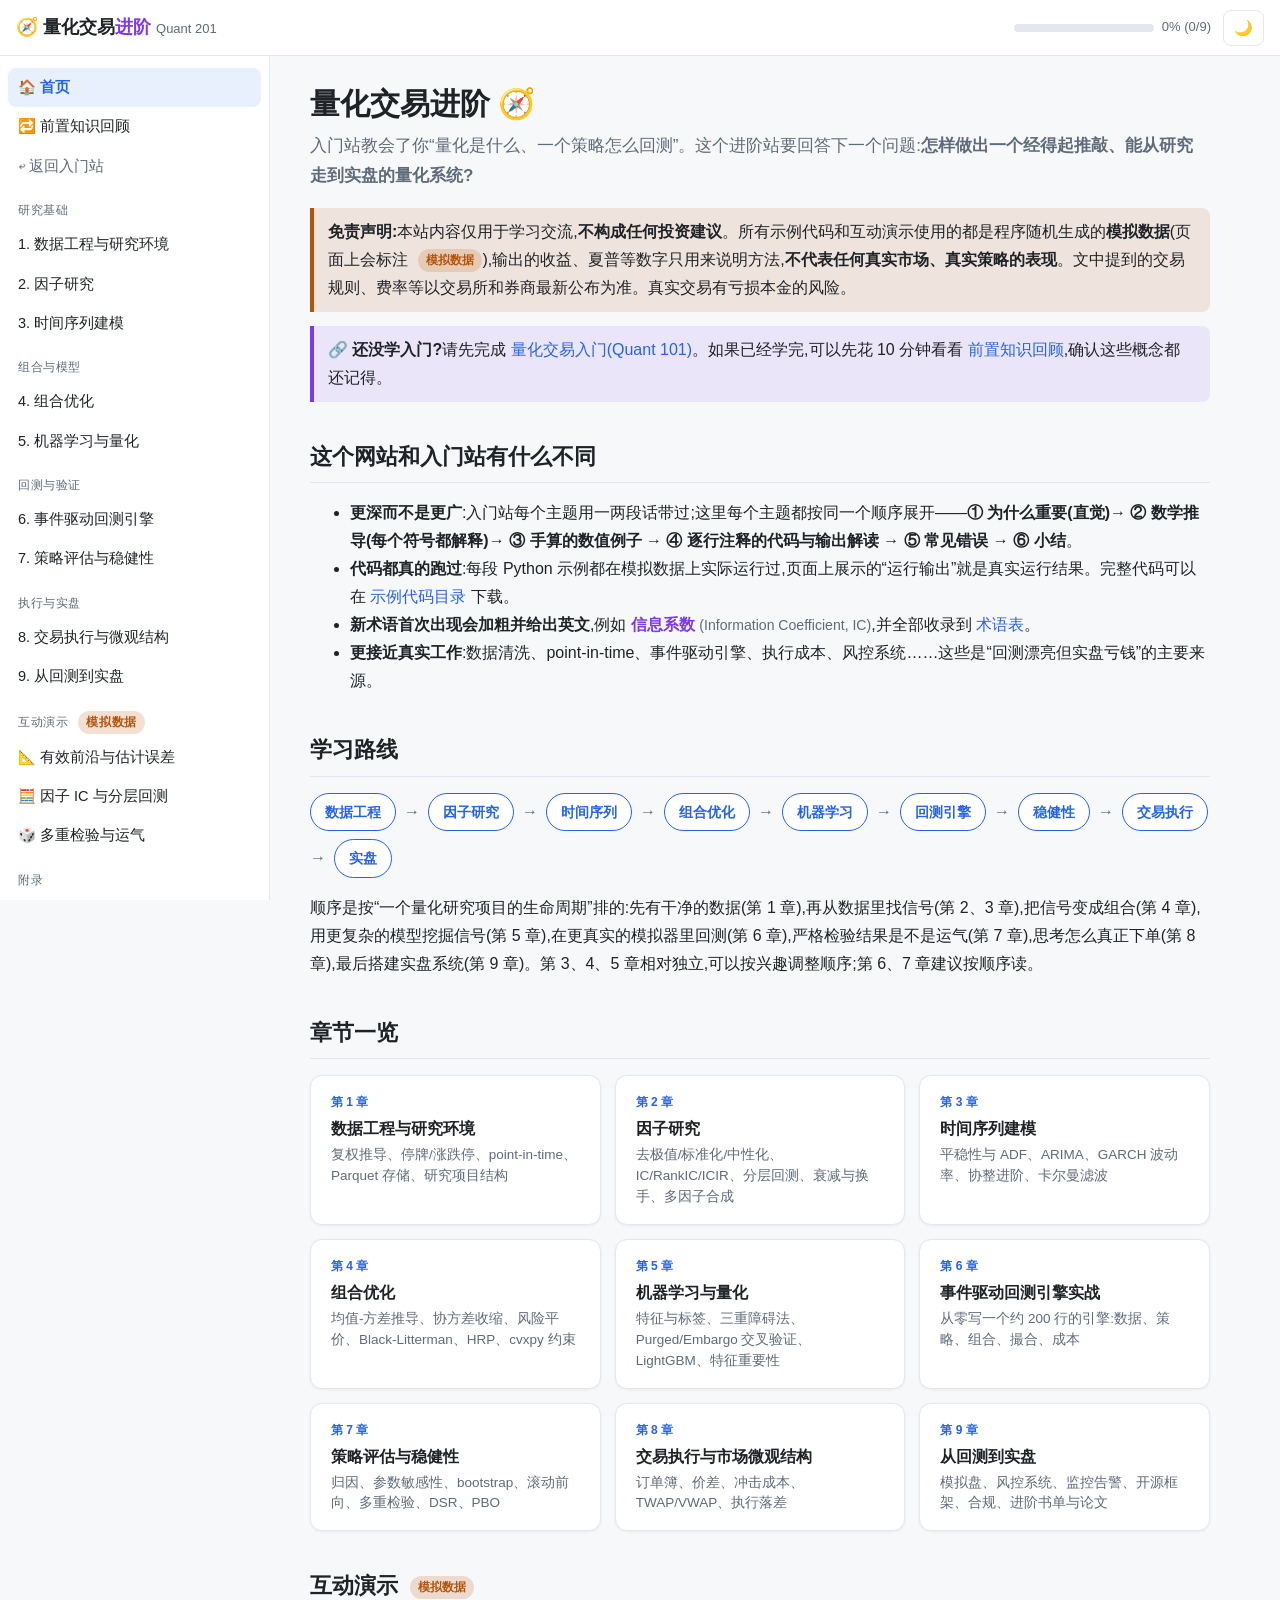
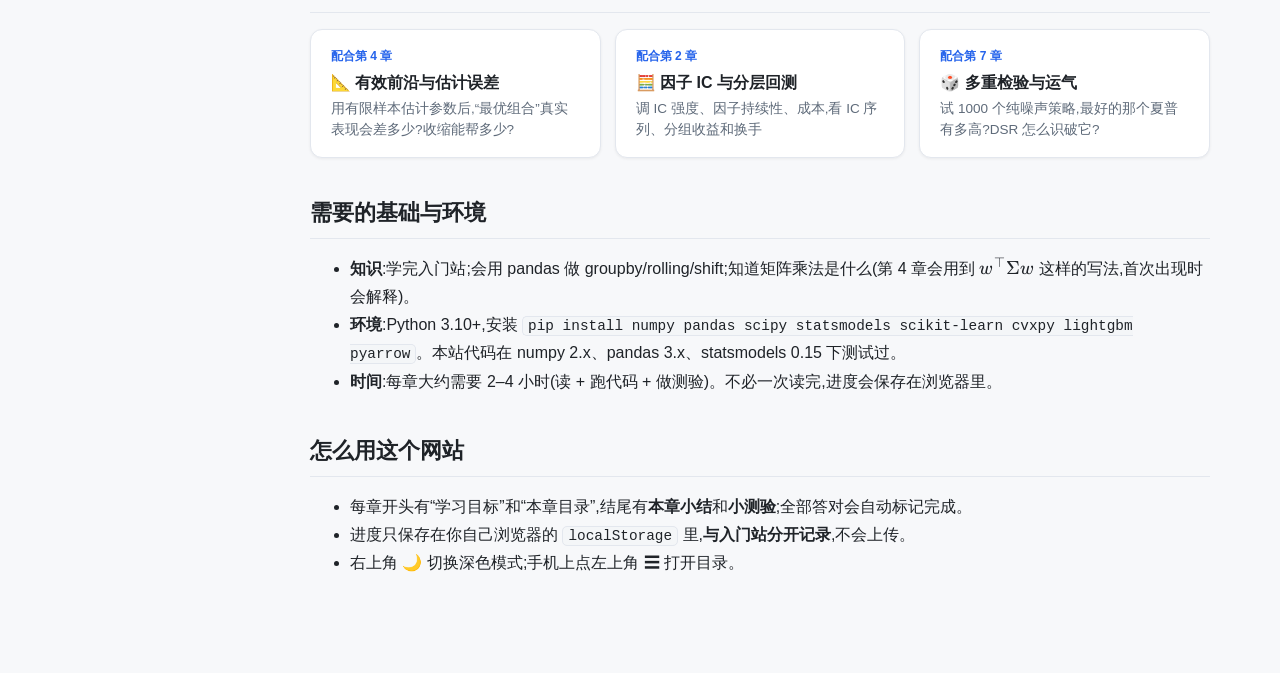
==== advanced/index.html @ 96e128eb "添加量化交易进阶站点并更新主页链接 - 解压进阶站点到 advanced/ 目录 - 在首页章节一览中添加进阶站点入口卡片 - 更新 README.md 包含进阶站点 URL  Co-authored" ====
<!DOCTYPE html>
<html lang="zh-CN" data-theme="light">
<head>
<meta charset="utf-8">
<meta name="viewport" content="width=device-width,initial-scale=1">
<title>量化交易进阶 · 从研究到实盘</title>
<meta name="description" content="量化交易进阶中文教程:数据工程、因子研究、时间序列、组合优化、机器学习、事件驱动回测、稳健性检验、交易执行与实盘。">
<link rel="icon" href="data:image/svg+xml,<svg xmlns='http://www.w3.org/2000/svg' viewBox='0 0 100 100'><text y='.9em' font-size='90'>🧭</text></svg>">
<link rel="stylesheet" href="vendor/katex/katex.min.css">
<link rel="stylesheet" href="vendor/hljs/github.min.css" id="hljsLight">
<link rel="stylesheet" href="vendor/hljs/github-dark.min.css" id="hljsDark" disabled>
<link rel="stylesheet" href="style.css">
<script>
  (function(){var t=null;try{t=localStorage.getItem('qa-theme')}catch(e){}t=t||(matchMedia('(prefers-color-scheme: dark)').matches?'dark':'light');document.documentElement.setAttribute('data-theme',t);})();
</script>
</head>
<body>
<header class="topbar">
  <button class="icon-btn" id="menuBtn" aria-label="打开目录">☰</button>
  <div class="brand">🧭 量化交易<span>进阶</span> <small style="font-weight:400;color:var(--muted);font-size:13px">Quant 201</small></div>
  <div class="spacer"></div>
  <div class="progress-wrap" title="学习进度(保存在本浏览器,与入门站分开记录)"><div class="progress-bar"><div id="progressFill"></div></div><span id="progressText">0%</span></div>
  <button class="icon-btn" id="themeBtn" aria-label="切换深色/浅色主题">🌙</button>
</header>
<div class="backdrop" id="backdrop"></div>
<div class="layout">
<nav class="sidebar" id="sidebar">
  <a href="#home" data-page="home">🏠 首页</a>
  <a href="#prereq" data-page="prereq">🔁 前置知识回顾</a>
  <a href="../" style="color:var(--muted)">↩ 返回入门站</a>
  <div class="group">研究基础</div>
  <a href="#ch1" data-page="ch1">1. 数据工程与研究环境 <span class="check">✔</span></a>
  <a href="#ch2" data-page="ch2">2. 因子研究 <span class="check">✔</span></a>
  <a href="#ch3" data-page="ch3">3. 时间序列建模 <span class="check">✔</span></a>
  <div class="group">组合与模型</div>
  <a href="#ch4" data-page="ch4">4. 组合优化 <span class="check">✔</span></a>
  <a href="#ch5" data-page="ch5">5. 机器学习与量化 <span class="check">✔</span></a>
  <div class="group">回测与验证</div>
  <a href="#ch6" data-page="ch6">6. 事件驱动回测引擎 <span class="check">✔</span></a>
  <a href="#ch7" data-page="ch7">7. 策略评估与稳健性 <span class="check">✔</span></a>
  <div class="group">执行与实盘</div>
  <a href="#ch8" data-page="ch8">8. 交易执行与微观结构 <span class="check">✔</span></a>
  <a href="#ch9" data-page="ch9">9. 从回测到实盘 <span class="check">✔</span></a>
  <div class="group">互动演示 <span class="sim-tag">模拟数据</span></div>
  <a href="#demo-frontier" data-page="demo-frontier">📐 有效前沿与估计误差</a>
  <a href="#demo-factor" data-page="demo-factor">🧮 因子 IC 与分层回测</a>
  <a href="#demo-multi" data-page="demo-multi">🎲 多重检验与运气</a>
  <div class="group">附录</div>
  <a href="#glossary" data-page="glossary">📖 术语表</a>
  <a href="code/" target="_blank" rel="noopener">💾 本站示例代码</a>
  <div class="group">进度</div>
  <a href="#" id="resetProgress" style="color:var(--muted)">↺ 重置本站进度</a>
</nav>
<main id="main">
<!-- ================= HOME ================= -->
<section class="page" id="home">
  <h1>量化交易进阶 🧭</h1>
  <p class="lead">入门站教会了你“量化是什么、一个策略怎么回测”。这个进阶站要回答下一个问题:<b>怎样做出一个经得起推敲、能从研究走到实盘的量化系统?</b></p>
  <div class="callout warn"><b>免责声明:</b>本站内容仅用于学习交流,<b>不构成任何投资建议</b>。所有示例代码和互动演示使用的都是程序随机生成的<b>模拟数据</b>(页面上会标注 <span class="sim-tag">模拟数据</span>),输出的收益、夏普等数字只用来说明方法,<b>不代表任何真实市场、真实策略的表现</b>。文中提到的交易规则、费率等以交易所和券商最新公布为准。真实交易有亏损本金的风险。</div>

  <div class="callout bridge">🔗 <b>还没学入门?</b>请先完成 <a href="../">量化交易入门(Quant 101)</a>。如果已经学完,可以先花 10 分钟看看 <a href="#prereq">前置知识回顾</a>,确认这些概念都还记得。</div>

  <h2>这个网站和入门站有什么不同</h2>
  <ul>
    <li><b>更深而不是更广</b>:入门站每个主题用一两段话带过;这里每个主题都按同一个顺序展开——<b>① 为什么重要(直觉)→ ② 数学推导(每个符号都解释)→ ③ 手算的数值例子 → ④ 逐行注释的代码与输出解读 → ⑤ 常见错误 → ⑥ 小结</b>。</li>
    <li><b>代码都真的跑过</b>:每段 Python 示例都在模拟数据上实际运行过,页面上展示的“运行输出”就是真实运行结果。完整代码可以在 <a href="code/" target="_blank" rel="noopener">示例代码目录</a> 下载。</li>
    <li><b>新术语首次出现会加粗并给出英文</b>,例如 <span class="term">信息系数 <span class="en">(Information Coefficient, IC)</span></span>,并全部收录到 <a href="#glossary">术语表</a>。</li>
    <li><b>更接近真实工作</b>:数据清洗、point-in-time、事件驱动引擎、执行成本、风控系统……这些是“回测漂亮但实盘亏钱”的主要来源。</li>
  </ul>

  <h2>学习路线</h2>
  <div class="flow">
    <span class="step">数据工程</span><span class="arrow">→</span><span class="step">因子研究</span><span class="arrow">→</span><span class="step">时间序列</span><span class="arrow">→</span>
    <span class="step">组合优化</span><span class="arrow">→</span><span class="step">机器学习</span><span class="arrow">→</span><span class="step">回测引擎</span><span class="arrow">→</span>
    <span class="step">稳健性</span><span class="arrow">→</span><span class="step">交易执行</span><span class="arrow">→</span><span class="step">实盘</span>
  </div>
  <p>顺序是按“一个量化研究项目的生命周期”排的:先有干净的数据(第 1 章),再从数据里找信号(第 2、3 章),把信号变成组合(第 4 章),用更复杂的模型挖掘信号(第 5 章),在更真实的模拟器里回测(第 6 章),严格检验结果是不是运气(第 7 章),思考怎么真正下单(第 8 章),最后搭建实盘系统(第 9 章)。第 3、4、5 章相对独立,可以按兴趣调整顺序;第 6、7 章建议按顺序读。</p>

  <h2>章节一览</h2>
  <div class="grid">
    <a class="card chap-card" href="#ch1"><div class="num">第 1 章</div><div class="t">数据工程与研究环境</div><div class="d">复权推导、停牌/涨跌停、point-in-time、Parquet 存储、研究项目结构</div></a>
    <a class="card chap-card" href="#ch2"><div class="num">第 2 章</div><div class="t">因子研究</div><div class="d">去极值/标准化/中性化、IC/RankIC/ICIR、分层回测、衰减与换手、多因子合成</div></a>
    <a class="card chap-card" href="#ch3"><div class="num">第 3 章</div><div class="t">时间序列建模</div><div class="d">平稳性与 ADF、ARIMA、GARCH 波动率、协整进阶、卡尔曼滤波</div></a>
    <a class="card chap-card" href="#ch4"><div class="num">第 4 章</div><div class="t">组合优化</div><div class="d">均值-方差推导、协方差收缩、风险平价、Black-Litterman、HRP、cvxpy 约束</div></a>
    <a class="card chap-card" href="#ch5"><div class="num">第 5 章</div><div class="t">机器学习与量化</div><div class="d">特征与标签、三重障碍法、Purged/Embargo 交叉验证、LightGBM、特征重要性</div></a>
    <a class="card chap-card" href="#ch6"><div class="num">第 6 章</div><div class="t">事件驱动回测引擎实战</div><div class="d">从零写一个约 200 行的引擎:数据、策略、组合、撮合、成本</div></a>
    <a class="card chap-card" href="#ch7"><div class="num">第 7 章</div><div class="t">策略评估与稳健性</div><div class="d">归因、参数敏感性、bootstrap、滚动前向、多重检验、DSR、PBO</div></a>
    <a class="card chap-card" href="#ch8"><div class="num">第 8 章</div><div class="t">交易执行与市场微观结构</div><div class="d">订单簿、价差、冲击成本、TWAP/VWAP、执行落差</div></a>
    <a class="card chap-card" href="#ch9"><div class="num">第 9 章</div><div class="t">从回测到实盘</div><div class="d">模拟盘、风控系统、监控告警、开源框架、合规、进阶书单与论文</div></a>
  </div>
  <h2>互动演示 <span class="sim-tag">模拟数据</span></h2>
  <div class="grid">
    <a class="card chap-card" href="#demo-frontier"><div class="num">配合第 4 章</div><div class="t">📐 有效前沿与估计误差</div><div class="d">用有限样本估计参数后,“最优组合”真实表现会差多少?收缩能帮多少?</div></a>
    <a class="card chap-card" href="#demo-factor"><div class="num">配合第 2 章</div><div class="t">🧮 因子 IC 与分层回测</div><div class="d">调 IC 强度、因子持续性、成本,看 IC 序列、分组收益和换手</div></a>
    <a class="card chap-card" href="#demo-multi"><div class="num">配合第 7 章</div><div class="t">🎲 多重检验与运气</div><div class="d">试 1000 个纯噪声策略,最好的那个夏普有多高?DSR 怎么识破它?</div></a>
  </div>

  <h2>需要的基础与环境</h2>
  <ul>
    <li><b>知识</b>:学完入门站;会用 pandas 做 groupby/rolling/shift;知道矩阵乘法是什么(第 4 章会用到 \(w^\top \Sigma w\) 这样的写法,首次出现时会解释)。</li>
    <li><b>环境</b>:Python 3.10+,安装 <code>pip install numpy pandas scipy statsmodels scikit-learn cvxpy lightgbm pyarrow</code>。本站代码在 numpy 2.x、pandas 3.x、statsmodels 0.15 下测试过。</li>
    <li><b>时间</b>:每章大约需要 2–4 小时(读 + 跑代码 + 做测验)。不必一次读完,进度会保存在浏览器里。</li>
  </ul>
  <h2>怎么用这个网站</h2>
  <ul>
    <li>每章开头有“学习目标”和“本章目录”,结尾有<b>本章小结</b>和<b>小测验</b>;全部答对会自动标记完成。</li>
    <li>进度只保存在你自己浏览器的 <code>localStorage</code> 里,<b>与入门站分开记录</b>,不会上传。</li>
    <li>右上角 🌙 切换深色模式;手机上点左上角 ☰ 打开目录。</li>
  </ul>
</section>

<!-- ================= PREREQ ================= -->
<section class="page" id="prereq">
  <h1>🔁 前置知识回顾</h1>
  <p class="lead">进阶内容建立在入门站的基础上。这一页先用最短的篇幅把要用到的概念复习一遍,再补充几样入门站没讲、但进阶必需的数学工具(向量与矩阵写法、回归、假设检验)。</p>
  <div class="callout bridge">🔗 每个小节后面都有“回到入门站”的链接。如果某一段读起来很吃力,建议先回去把对应章节重读一遍——进阶内容默认你已经熟悉这些。</div>

  <h2>A. 入门站核心概念速查</h2>
  <table>
    <tr><th>概念</th><th>一句话回顾</th><th>本站在哪里继续深入</th><th>入门站出处</th></tr>
    <tr><td>简单收益 / 对数收益</td><td>\(r_t = P_t/P_{t-1}-1\);\(\ell_t=\ln(P_t/P_{t-1})\)。简单收益可以按资产加权相加,对数收益可以按时间相加。</td><td>第 1 章(复权后再算收益)、第 3 章(对数收益的平稳性)</td><td><a href="../#ch2">入门第 2 章</a></td></tr>
    <tr><td>波动率与年化</td><td>收益率的标准差;日波动 × \(\sqrt{252}\) ≈ 年化波动(假设各日独立)。</td><td>第 3 章 GARCH:波动率本身会随时间变化</td><td><a href="../#ch3">入门第 3 章</a></td></tr>
    <tr><td>夏普比率</td><td>平均超额收益 ÷ 收益标准差,常年化。</td><td>第 7 章:夏普的抽样误差、PSR、Deflated Sharpe</td><td><a href="../#ch3">入门第 3 章</a></td></tr>
    <tr><td>最大回撤</td><td>净值从历史高点到之后低点的最大跌幅。</td><td>第 7 章 bootstrap、第 9 章风控阈值</td><td><a href="../#ch3">入门第 3 章</a></td></tr>
    <tr><td>未来函数 / 前视偏差</td><td>回测中用到了决策时刻还不知道的信息;最常见的防法是信号 <code>shift(1)</code>。</td><td>第 1 章 point-in-time 数据、第 5 章标签泄漏、第 6 章引擎设计</td><td><a href="../#ch6">入门第 6 章</a></td></tr>
    <tr><td>幸存者偏差</td><td>只用今天还活着的股票做历史回测,结果偏乐观。</td><td>第 1 章:历史股票池的构建</td><td><a href="../#ch6">入门第 6 章</a></td></tr>
    <tr><td>过拟合 / 样本外</td><td>在历史数据上调参“调”出了噪声;要在没参与开发的数据上验证。</td><td>第 5 章交叉验证、第 7 章多重检验和 PBO</td><td><a href="../#ch6">入门第 6 章</a></td></tr>
    <tr><td>交易成本与滑点</td><td>佣金、税费、买卖价差、滑点、市场冲击;换手越高影响越大。</td><td>第 6 章成本模型、第 8 章微观结构</td><td><a href="../#ch6">入门第 6 章</a></td></tr>
    <tr><td>因子与 IC</td><td>因子是解释收益差异的共同特征;IC 是因子值与下期收益的相关系数。</td><td>第 2 章整章</td><td><a href="../#ch5">入门第 5 章</a></td></tr>
    <tr><td>协整与配对交易</td><td>两个非平稳价格的某个线性组合是平稳的 → 价差会回归。</td><td>第 3 章:Engle-Granger 两步法、半衰期、卡尔曼滤波</td><td><a href="../#ch5">入门第 5 章</a></td></tr>
    <tr><td>仓位管理</td><td>固定风险比例、凯利公式、波动率目标。</td><td>第 4 章:从“单个资产仓位”到“整个组合的权重”</td><td><a href="../#ch7">入门第 7 章</a></td></tr>
    <tr><td>回测框架</td><td>向量化(vectorbt)快;事件驱动(backtrader)更贴近实盘。</td><td>第 6 章:自己写一个事件驱动引擎</td><td><a href="../#ch4">入门第 4 章</a></td></tr>
  </table>

  <h2>B. 新工具 1:向量和矩阵的写法</h2>
  <h3>为什么需要</h3>
  <p>入门站只处理一两个资产。一旦资产变成 50 个、500 个,逐个写公式就写不下了。线性代数的写法只是一种<b>“批量记账”的简写</b>,背后的运算你都会。</p>
  <h3>符号</h3>
  <table class="symbols">
    <tr><th>符号</th><th>含义</th><th>例子(3 个资产)</th></tr>
    <tr><td>\(w\)</td><td>权重向量:一列数,第 \(i\) 个是资产 \(i\) 的仓位占比</td><td>\(w=(0.5,\,0.3,\,0.2)^\top\)</td></tr>
    <tr><td>\(\mu\)</td><td>预期收益向量</td><td>\(\mu=(8\%,\,6\%,\,3\%)^\top\)</td></tr>
    <tr><td>\(^\top\)</td><td>转置:把列变成行(或反过来)</td><td>\(w^\top\) 是一行数</td></tr>
    <tr><td>\(w^\top\mu\)</td><td>内积:对应位置相乘再相加</td><td>\(0.5\times8\%+0.3\times6\%+0.2\times3\%=6.4\%\)</td></tr>
    <tr><td>\(\Sigma\)</td><td>协方差矩阵:第 \(i\) 行第 \(j\) 列是 \(\operatorname{Cov}(r_i,r_j)=\rho_{ij}\sigma_i\sigma_j\);对角线是各自的方差 \(\sigma_i^2\)</td><td>3×3 的对称表格</td></tr>
    <tr><td>\(w^\top\Sigma w\)</td><td>组合方差 \(=\sum_i\sum_j w_i w_j \Sigma_{ij}\)</td><td>见下面的手算</td></tr>
    <tr><td>\(\Sigma^{-1}\)</td><td>逆矩阵:满足 \(\Sigma^{-1}\Sigma=I\)(单位矩阵);相当于矩阵版的“除法”</td><td>代码里用 <code>np.linalg.solve</code> 而不是显式求逆</td></tr>
    <tr><td>\(\mathbf 1\)</td><td>全是 1 的向量;\(\mathbf 1^\top w=\sum_i w_i\)</td><td>“满仓”约束写成 \(\mathbf 1^\top w=1\)</td></tr>
  </table>
  <div class="callout example"><b>手算例子:两资产组合的方差。</b>资产 1 波动 \(\sigma_1=20\%\),资产 2 波动 \(\sigma_2=10\%\),相关系数 \(\rho=0.3\),权重 \(w=(0.6,0.4)\)。
  <ol>
    <li>协方差 \(\Sigma_{12}=\rho\sigma_1\sigma_2=0.3\times0.2\times0.1=0.006\);方差 \(\Sigma_{11}=0.04\),\(\Sigma_{22}=0.01\)。</li>
    <li>\(w^\top\Sigma w = w_1^2\Sigma_{11}+w_2^2\Sigma_{22}+2w_1w_2\Sigma_{12} = 0.36\times0.04+0.16\times0.01+2\times0.24\times0.006=0.0144+0.0016+0.00288=0.01888\)。</li>
    <li>组合波动 \(=\sqrt{0.01888}\approx 13.7\%\),低于加权平均波动 \(0.6\times20\%+0.4\times10\%=16\%\)——这多出来的 2.3 个百分点就是<b>分散化</b>的好处,来源于 \(\rho&lt;1\)。</li>
  </ol></div>
<pre><code class="language-python">import numpy as np
w = np.array([0.6, 0.4])
sigma = np.array([0.20, 0.10])
corr = np.array([[1.0, 0.3], [0.3, 1.0]])
Sigma = np.outer(sigma, sigma) * corr   # 协方差矩阵 = σ_i σ_j ρ_ij
print(w @ Sigma @ w)                    # 0.01888  —— @ 就是矩阵乘法
print(np.sqrt(w @ Sigma @ w))           # 0.1374...</code></pre>

  <h2>C. 新工具 2:线性回归(最小二乘)</h2>
  <h3>直觉</h3>
  <p>回归就是“用一条直线(或一个平面)去解释一个变量”。在量化里它无处不在:算贝塔、做因子中性化(第 2 章)、估计对冲比率(第 3 章)、做收益归因(第 7 章)。</p>
  <h3>公式</h3>
  <p>有 \(n\) 个样本,因变量 \(y\)(长度 \(n\) 的向量),自变量矩阵 \(X\)(\(n\) 行 \(k\) 列,每列一个解释变量,通常含一列全 1 作为截距)。模型 \(y = X\beta + \varepsilon\),其中 \(\beta\) 是要估计的 \(k\) 个系数,\(\varepsilon\) 是残差。<span class="term">普通最小二乘 <span class="en">(Ordinary Least Squares, OLS)</span></span> 选择让残差平方和 \(\sum_i \varepsilon_i^2\) 最小的 \(\beta\),解是</p>
  $$\hat\beta = (X^\top X)^{-1}X^\top y .$$
  <p><b>残差</b> \(\hat\varepsilon = y - X\hat\beta\) 有一个重要性质:它与 \(X\) 的每一列都<b>不相关</b>。第 2 章的“中性化”正是利用这一点——把因子对行业、市值回归,残差就是“去掉了行业和市值影响”的部分。</p>
  <div class="callout example"><b>手算例子</b>:\(x=(1,2,3)\),\(y=(2,4,5)\),只估计斜率(无截距)。\(\hat\beta = \frac{\sum x_iy_i}{\sum x_i^2}=\frac{2+8+15}{1+4+9}=\frac{25}{14}\approx1.786\)。残差 \(=(2-1.786,\;4-3.571,\;5-5.357)=(0.214,\,0.429,\,-0.357)\),检查 \(\sum x_i\hat\varepsilon_i=0.214+0.857-1.071=0\) ✔。</div>

  <h2>D. 新工具 3:假设检验、p 值与 t 值</h2>
  <p>研究中我们反复问:“这个效果是真的,还是运气?” 统计检验给出一种标准化的回答方式:</p>
  <ol class="steps">
    <li>先假设<span class="term">原假设 <span class="en">(null hypothesis, H₀)</span></span>:没有效果,例如“策略的真实平均收益 = 0”。</li>
    <li>计算一个统计量,例如 <span class="term">t 值 <span class="en">(t-statistic)</span></span>:\(t=\dfrac{\bar x}{s/\sqrt n}\),其中 \(\bar x\) 是样本均值,\(s\) 是样本标准差,\(n\) 是样本数。分母 \(s/\sqrt n\) 叫<b>标准误</b>,衡量“样本均值本身有多不确定”。</li>
    <li><span class="term">p 值 <span class="en">(p-value)</span></span>:<b>如果 H₀ 为真</b>,看到至少这么极端结果的概率。p 值小(常用阈值 0.05)说明“纯靠运气很难出现”,于是拒绝 H₀。</li>
  </ol>
  <div class="callout example"><b>例子</b>:某策略 36 个月的月收益均值 \(\bar x = 0.8\%\),标准差 \(s=4\%\)。标准误 \(=4\%/\sqrt{36}=0.667\%\),\(t=0.8/0.667=1.2\)。在正态近似下双侧 p 值约 0.23——<b>不能</b>说这个策略显著赚钱。注意这和夏普的关系:月夏普 \(=0.8/4=0.2\),\(t = \text{夏普}\times\sqrt n\)。</div>
  <div class="callout warn"><b>两个最常见的误解</b>:① p 值<b>不是</b>“策略无效的概率”;② p<0.05 只在“只检验了一次”时才有它字面的含义。如果你试了 100 个策略只报告最好的那个,p 值就失真了——这是第 7 章“多重检验”的主题。</div>

  <h2>E. 自测清单</h2>
  <p>开始第 1 章之前,确认你能不看资料回答下面的问题(答案都在入门站):</p>
  <ul>
    <li>为什么“t 日收盘价算出的信号”不能拿来赚 t 日的收益?代码里怎么防?</li>
    <li>亏损 50% 需要涨多少才能回本?为什么回撤控制这么重要?</li>
    <li>日波动 1.5% 大约对应多少年化波动?这个换算隐含了什么假设?</li>
    <li>相关系数为 0 能说明两个变量独立吗?</li>
    <li>同一个策略,为什么高换手版本对成本更敏感?</li>
  </ul>
  <div class="callout good">都能答出来?那就从 <a href="#ch1">第 1 章 · 数据工程与研究环境</a> 开始吧。</div>
  <div class="page-foot"><a class="btn secondary" href="#home">← 首页</a><a class="btn" href="#ch1">开始第 1 章 →</a></div>
</section>

<!-- ================= CH1 ================= -->
<section class="page" id="ch1" data-chapter>
  <h1>第 1 章 · 数据工程与研究环境</h1>
  <p class="lead">策略的上限由想法决定,下限由数据决定。这一章把“拿到数据就直接回测”升级为“先把数据变成可信的研究原料”。</p>
  <div class="callout bridge">🔗 <b>承上启下</b>:入门站 <a href="../#ch2">第 2 章</a> 提到过“回测要用复权价格”“要处理停牌和退市”,<a href="../#ch6">第 6 章</a> 讲了未来函数和幸存者偏差。当时只说了“要注意”,这一章讲<b>具体怎么做</b>:复权因子怎么算、哪些天不能成交、财报数据怎样避免“提前知道”、数据怎么存才又快又不出错。</div>
  <div class="card objectives"><b>🎯 学完本章你将能够</b>
    <ul>
      <li>从除权除息信息<b>自己计算</b>复权因子,并解释前复权与后复权分别适合什么场景;</li>
      <li>在回测中正确标记停牌、一字涨停、跌停等<b>不可交易</b>状态;</li>
      <li>理解并实现 <b>point-in-time</b> 查询,避免财报“提前可见”和“数据被事后修订”带来的前视偏差;</li>
      <li>用 Parquet 分区存储面板数据,搭建一个可复现的研究项目目录。</li>
    </ul>
    <p class="disclaimer" style="margin:6px 0 0">⏱ 预计 2–3 小时。代码依赖:pandas、numpy、pyarrow。</p>
  </div>

  <h2>1.1 为什么数据工程是进阶第一课</h2>
  <h3>直觉</h3>
  <p>回测是一台“时间机器”:它假装我们回到过去,只用当时能看到的信息做决策,然后看结果。只要数据里混进了一点“当时不可能知道”或“当时根本做不到”的东西,时间机器就失灵了——而且失灵的方向几乎总是<b>让回测看起来更好</b>。原因很简单:研究者会不断修改策略直到回测好看,而数据错误恰好提供了一条“好看”的捷径。</p>
  <h3>数据错误的四大类</h3>
  <table>
    <tr><th>类别</th><th>例子</th><th>后果</th><th>本章对应小节</th></tr>
    <tr><td>价格不连续</td><td>分红、送转造成的价格跳空</td><td>出现虚假的“暴跌/暴涨”信号</td><td>1.2 复权</td></tr>
    <tr><td>不可交易</td><td>停牌、一字涨停、跌停</td><td>回测里买到了现实中买不到的股票</td><td>1.3 可交易性</td></tr>
    <tr><td>信息时点错误</td><td>财报按报告期而不是公告日对齐;使用事后修订的数据;用今天的指数成分股回测过去</td><td>前视偏差、幸存者偏差</td><td>1.4 point-in-time</td></tr>
    <tr><td>脏数据</td><td>缺失、重复、单位不一致(元/万元)、极端错误值</td><td>统计量被个别错误值主导</td><td>1.5 清洗清单</td></tr>
  </table>

  <h2>1.2 复权:从原理到手算</h2>
  <h3>直觉</h3>
  <p>假设你持有 1 股价格 20.4 元的股票。公司宣布“每股派现 0.4 元、每 1 股送 1 股”。除权除息日开盘后,你手里变成了 <b>2 股</b>和 <b>0.4 元现金</b>,而股价会被交易所调整到大约 10 元。你的财富几乎没变(2 × 10 + 0.4 = 20.4),但行情软件上的价格从 20.4“跌”到了 10。如果回测直接用这条原始价格,就会以为发生了 −51% 的暴跌。<span class="term">复权 <span class="en">(price adjustment)</span></span> 就是把这种“账面上的跳空”抹平,让价格序列只反映真实的涨跌。</p>
  <h3>数学:除权参考价与复权因子</h3>
  <p>交易所会在除权除息日公布一个<span class="term">除权(息)参考价 <span class="en">(ex-rights reference price)</span></span>,作为当天涨跌幅计算的基准。不考虑配股时:</p>
  $$P^{\text{ref}}_t=\frac{P^{\text{close}}_{t-1}-D}{1+S}$$
  <table class="symbols">
    <tr><th>符号</th><th>含义</th></tr>
    <tr><td>\(P^{\text{close}}_{t-1}\)</td><td>除权日前一个交易日的收盘价</td></tr>
    <tr><td>\(D\)</td><td>每股现金分红(税前,元)</td></tr>
    <tr><td>\(S\)</td><td>每股送转股数(“10 送 10”即 \(S=1\),“10 转 5”即 \(S=0.5\))</td></tr>
  </table>
  <p>(有配股时,分子再加上“配股价 × 每股配股比例”,分母再加上“每股配股比例”,以交易所公式为准。)</p>
  <p>当天的<b>单日复权因子</b>定义为“前收盘 ÷ 参考价”,其余日子为 1;把它从第一天起连乘,得到<span class="term">累计复权因子 <span class="en">(cumulative adjustment factor)</span></span> \(F_t\):</p>
  $$f_t=\frac{P^{\text{close}}_{t-1}}{P^{\text{ref}}_t}\ (\text{除权日}),\qquad F_t=\prod_{s\le t} f_s .$$
  <p>于是有两种复权价:</p>
  <ul>
    <li><span class="term">后复权 <span class="en">(backward-adjusted, 以起点为基准)</span></span>:\(P^{\text{hfq}}_t = P_t \times F_t\)。最早那天的价格不变,之后的价格被“放大”。</li>
    <li><span class="term">前复权 <span class="en">(forward-adjusted, 以最新价为基准)</span></span>:\(P^{\text{qfq}}_t = P_t \times F_t / F_T\),\(T\) 是最后一天。最新价格和行情软件一致,历史价格被“缩小”。</li>
  </ul>
  <div class="callout math"><b>为什么两种复权算出的收益率完全相同?</b>因为 \(P^{\text{qfq}}_t\) 只是 \(P^{\text{hfq}}_t\) 除以一个常数 \(F_T\)。收益率是比值 \(P_t/P_{t-1}\),常数会被约掉。所以<b>算收益用哪种都行</b>;区别在于“价格水平”:</div>
  <ul>
    <li>前复权的历史价格<b>会随着每次新的分红而改变</b>(因为 \(F_T\) 变了)。如果你的策略用到价格水平(例如“股价低于 5 元”过滤),前复权会引入前视偏差——过去某天的“前复权价”包含了未来分红的信息。</li>
    <li>后复权价格水平和当时的真实价格不一致,所以“股价门槛”“涨跌停价”“下单股数”必须用<b>不复权</b>的原始价格计算。</li>
    <li>实践规则:<b>收益和技术指标用复权价;与真实价格水平相关的规则(涨跌停、一手 100 股、价格过滤)用原始价。</b></li>
  </ul>
  <div class="callout example"><b>手算例子</b>(和下面的代码同一组数):前收盘 20.4 元,派现 0.4 元,10 送 10。
    <ol>
      <li>参考价 \(=(20.4-0.4)/(1+1)=10.0\) 元。</li>
      <li>单日因子 \(f=20.4/10.0=2.04\);之前因子为 1,所以除权日起累计因子 \(F=2.04\)。</li>
      <li>除权日收盘 10.0 元 → 后复权价 \(10.0\times2.04=20.4\),与前一天相同,真实收益 0%;而原始价格的“收益” \(=10/20.4-1=-50.98\%\)。</li>
      <li>第一天 20.0 元的前复权价 \(=20.0\times1/2.04\approx9.804\) 元。</li>
    </ol>
  </div>
  <h3>代码:自己算复权因子</h3>
  <div class="code-title">📄 ch1_adjust.py</div><pre><code class="language-python">import pandas as pd

# 一只虚构股票的 6 个交易日原始(不复权)收盘价 —— 教学用模拟数据
raw = pd.DataFrame({
    &quot;date&quot;: pd.to_datetime([&quot;2024-06-03&quot;, &quot;2024-06-04&quot;, &quot;2024-06-05&quot;,
                            &quot;2024-06-06&quot;, &quot;2024-06-07&quot;, &quot;2024-06-11&quot;]),
    &quot;close&quot;: [20.0, 20.4, 10.0, 10.3, 10.1, 10.5],
})
# 公司行为(corporate action)表:6 月 5 日除权除息,每股派现 0.4 元,每 1 股送转 1 股
actions = pd.DataFrame({
    &quot;date&quot;: pd.to_datetime([&quot;2024-06-05&quot;]),
    &quot;cash_div&quot;: [0.4],     # 每股现金分红(元)
    &quot;split&quot;: [1.0],        # 每股送转股数:10 送 10 即每股送 1 股
})

df = raw.merge(actions, on=&quot;date&quot;, how=&quot;left&quot;).fillna({&quot;cash_div&quot;: 0.0, &quot;split&quot;: 0.0})
df[&quot;prev_close&quot;] = df[&quot;close&quot;].shift(1)                       # 前一交易日收盘价
# 除权参考价 = (前收盘 − 每股派现) / (1 + 每股送转)
df[&quot;ref_price&quot;] = (df[&quot;prev_close&quot;] - df[&quot;cash_div&quot;]) / (1 + df[&quot;split&quot;])
# 单日复权因子:除权日 = 前收盘 / 除权参考价,其它日子 = 1
df[&quot;step&quot;] = (df[&quot;prev_close&quot;] / df[&quot;ref_price&quot;]).where(df[&quot;cash_div&quot;] + df[&quot;split&quot;] &gt; 0, 1.0)
df[&quot;adj_factor&quot;] = df[&quot;step&quot;].cumprod()                        # 累计复权因子(从第一天起连乘)
df[&quot;hfq&quot;] = df[&quot;close&quot;] * df[&quot;adj_factor&quot;]                     # 后复权价:第一天价格不变
df[&quot;qfq&quot;] = df[&quot;hfq&quot;] / df[&quot;adj_factor&quot;].iloc[-1]              # 前复权价:最后一天价格不变

df[&quot;ret_raw&quot;] = df[&quot;close&quot;].pct_change()                       # 用原始价算的“收益”(错的)
df[&quot;ret_adj&quot;] = df[&quot;hfq&quot;].pct_change()                         # 用复权价算的收益(对的)
pd.set_option(&quot;display.width&quot;, 120)
df[&quot;date&quot;] = df[&quot;date&quot;].dt.strftime(&quot;%m-%d&quot;)                     # 只显示月-日,便于阅读
print(df[[&quot;date&quot;, &quot;close&quot;, &quot;ref_price&quot;, &quot;adj_factor&quot;, &quot;hfq&quot;, &quot;qfq&quot;, &quot;ret_raw&quot;, &quot;ret_adj&quot;]].round(4).to_string(index=False))</code></pre>
  <div class="out-label">▶ 运行输出(模拟数据;不同版本库的数值可能有细微差异)</div><pre class="out"><code class="language-plaintext"> date  close  ref_price  adj_factor    hfq     qfq  ret_raw  ret_adj
06-03   20.0        NaN        1.00 20.000  9.8039      NaN      NaN
06-04   20.4       20.0        1.00 20.400 10.0000   0.0200   0.0200
06-05   10.0       10.0        2.04 20.400 10.0000  -0.5098   0.0000
06-06   10.3       10.0        2.04 21.012 10.3000   0.0300   0.0300
06-07   10.1       10.3        2.04 20.604 10.1000  -0.0194  -0.0194
06-11   10.5       10.1        2.04 21.420 10.5000   0.0396   0.0396</code></pre>
  <p><b>怎么读这个输出</b>:<code>ret_raw</code> 在 06-05 出现 −50.98% 的“暴跌”,这正是不复权数据会骗过策略的地方;<code>ret_adj</code> 当天是 0,其余日子两列完全一致——说明复权只修正了除权那一天。<code>hfq</code> 第一天等于原始价,<code>qfq</code> 最后一天等于原始价,这就是“后复权以起点为基准、前复权以最新为基准”的含义。</p>
  <div class="callout warn"><b>数据商之间的差异</b>:有的数据商用“等比”复权(本节的方法),有的用“加减”复权(直接把分红金额加回去),算出来的复权价会有细微差别。换数据源时,先对比几只分红频繁的股票。</div>

  <h2>1.3 停牌、涨跌停与可交易性</h2>
  <h3>直觉</h3>
  <p>回测最常见的“作弊”之一是买到了现实中买不到的东西。A 股有<span class="term">涨跌停 <span class="en">(price limit)</span></span>制度:价格触及涨停后,卖方很少,排队买入的单子往往成交不了;触及跌停后,想卖的人排长队。<span class="term">停牌 <span class="en">(trading suspension)</span></span>期间则完全不能交易。如果你的策略恰好喜欢“强势股”,而回测假设在涨停价都能买到,收益会被严重高估。</p>
  <h3>规则(示意,以交易所最新规定为准)</h3>
  <ul>
    <li>主板普通股票日涨跌幅限制一般为 ±10%,风险警示(ST)股票为 ±5%;创业板、科创板为 ±20%;北交所为 ±30%。新股上市初期等情形另有规定。</li>
    <li>涨停价 = 前收盘 × (1 + 限制比例),按交易所规则四舍五入到 0.01 元。</li>
    <li>“一字涨停”:开盘即涨停且全天不打开(最低价 = 涨停价),通常意味着几乎买不到。</li>
  </ul>
  <h3>回测中的保守规则</h3>
  <p>我们没法知道排队能不能轮到自己,所以采用<b>保守假设</b>:</p>
  <table>
    <tr><th>情形</th><th>买入</th><th>卖出</th></tr>
    <tr><td>停牌(成交量为 0)</td><td>❌</td><td>❌(只能继续持有,并按停牌前价格估值)</td></tr>
    <tr><td>一字涨停</td><td>❌</td><td>✅</td></tr>
    <tr><td>按收盘价成交且收盘跌停</td><td>✅</td><td>❌</td></tr>
    <tr><td>盘中触及涨停但打开过</td><td colspan="2">取决于你的成交价假设;按开盘价成交时只需检查开盘价是否在涨跌停价上</td></tr>
  </table>
  <div class="code-title">📄 ch1_tradable.py</div><pre><code class="language-python">import numpy as np
import pandas as pd

# 模拟 5 只股票某一天的行情快照(教学用虚构数据)
bar = pd.DataFrame({
    &quot;code&quot;:       [&quot;A&quot;, &quot;B&quot;, &quot;C&quot;, &quot;D&quot;, &quot;E&quot;],
    &quot;board&quot;:      [&quot;main&quot;, &quot;main&quot;, &quot;st&quot;, &quot;gem&quot;, &quot;main&quot;],   # 主板 / ST / 创业板
    &quot;pre_close&quot;:  [10.00, 8.00, 5.00, 30.00, 12.00],
    &quot;open&quot;:       [11.00, 7.50, 5.25, 31.00, np.nan],
    &quot;high&quot;:       [11.00, 7.90, 5.25, 36.00, np.nan],
    &quot;low&quot;:        [11.00, 7.20, 5.25, 30.50, np.nan],
    &quot;close&quot;:      [11.00, 7.20, 5.25, 36.00, np.nan],
    &quot;volume&quot;:     [1.2e5, 3.4e6, 8.0e4, 5.1e6, 0.0],
})
# 不同板块的涨跌幅限制(示意,具体以交易所最新规则为准)
limit_pct = bar[&quot;board&quot;].map({&quot;main&quot;: 0.10, &quot;st&quot;: 0.05, &quot;gem&quot;: 0.20})
# 涨停价/跌停价 = 前收盘 × (1 ± 限制比例),四舍五入到分
bar[&quot;up_limit&quot;] = (bar[&quot;pre_close&quot;] * (1 + limit_pct)).round(2)
bar[&quot;down_limit&quot;] = (bar[&quot;pre_close&quot;] * (1 - limit_pct)).round(2)

bar[&quot;suspended&quot;] = bar[&quot;volume&quot;].fillna(0) &lt;= 0                       # 停牌:无成交
bar[&quot;one_word_up&quot;] = (bar[&quot;low&quot;] &gt;= bar[&quot;up_limit&quot;]) &amp; ~bar[&quot;suspended&quot;]   # 一字涨停:最低价=涨停价
bar[&quot;close_at_down&quot;] = bar[&quot;close&quot;] &lt;= bar[&quot;down_limit&quot;]              # 收盘跌停

# 回测里的“能否成交”规则(保守版本):
bar[&quot;can_buy&quot;] = ~bar[&quot;suspended&quot;] &amp; ~bar[&quot;one_word_up&quot;]              # 停牌、一字涨停都买不进
bar[&quot;can_sell&quot;] = ~bar[&quot;suspended&quot;] &amp; ~bar[&quot;close_at_down&quot;]           # 停牌、跌停(按收盘价成交时)卖不出
print(bar[[&quot;code&quot;, &quot;board&quot;, &quot;pre_close&quot;, &quot;close&quot;, &quot;up_limit&quot;, &quot;down_limit&quot;,
           &quot;suspended&quot;, &quot;one_word_up&quot;, &quot;can_buy&quot;, &quot;can_sell&quot;]].to_string(index=False))</code></pre>
  <div class="out-label">▶ 运行输出(模拟数据;不同版本库的数值可能有细微差异)</div><pre class="out"><code class="language-plaintext">code board  pre_close  close  up_limit  down_limit  suspended  one_word_up  can_buy  can_sell
   A  main       10.0  11.00     11.00        9.00      False         True    False      True
   B  main        8.0   7.20      8.80        7.20      False        False     True     False
   C    st        5.0   5.25      5.25        4.75      False         True    False      True
   D   gem       30.0  36.00     36.00       24.00      False        False     True      True
   E  main       12.0    NaN     13.20       10.80       True        False    False     False</code></pre>
  <p><b>解读</b>:A 是主板一字涨停,买不进;B 收盘跌停,卖不出;C 是 ST 股,5% 就涨停了(5.00×1.05=5.25),如果误用 10% 的限制,就会以为它还没涨停;D 是创业板,虽然涨了 20%,但盘中有低于涨停价的成交,所以在我们的保守规则里视为可买(更严格的做法是同时检查你假设的成交价);E 停牌,两个方向都不能交易。</p>
  <div class="callout warn"><b>停牌股的另一个坑</b>:停牌期间价格不变,如果用前值填充(forward fill)再算收益,停牌期收益为 0,复牌当天可能一次性跳空 ±30%。计算波动率、相关性时要意识到这一点;计算收益时它是真实的(你确实持有它),但策略不能在停牌期间“提前卖掉”。</div>

  <h2>1.4 Point-in-time 数据与历史股票池</h2>
  <h3>直觉</h3>
  <p><span class="term">Point-in-time(时点一致)<span class="en">(point-in-time, PIT)</span></span>数据的意思是:<b>对任意历史时刻 \(t\),数据库能回答“在 \(t\) 时刻,我们能看到的数据是什么样子”。</b> 这比听上去难,因为:</p>
  <ol>
    <li><b>财报有延迟</b>:2023 年年报的报告期是 2023-12-31,但可能 2024 年 4 月才公布。在 2024 年 3 月,你还看不到它。</li>
    <li><b>数据会被修订</b>:公司可能发布更正公告;数据商可能修正录入错误。今天的数据库里通常只保留“最终版”,丢掉了“当时看到的版本”。</li>
    <li><b>股票池会变化</b>:今天的指数成分股列表里没有那些已经退市、被调出的股票。用它回测过去就是<span class="term">幸存者偏差 <span class="en">(survivorship bias)</span></span>。</li>
  </ol>
  <h3>数学化的定义</h3>
  <p>把每条记录看作三元组 \((\text{实体}, \text{报告期 } p, \text{公告时间 } a)\) 加数值 \(v\)。在决策时刻 \(t\),可用的信息集是</p>
  $$\mathcal I_t = \{(p, a, v) : a \le t\}$$
  <p>“最新一期财报”= 在 \(\mathcal I_t\) 里报告期 \(p\) 最大的那一期;如果同一报告期有多次公告(原版、更正版),取 \(a\) 最大的那一条。<b>关键点:过滤条件用的是公告时间 \(a\),不是报告期 \(p\)。</b></p>
  <div class="callout example"><b>例子</b>:某公司 2023 年报(净利润 10.0)于 2024-04-20 公布,2024-06-15 更正为 8.5;2024 年一季报(3.0)于 2024-04-28 公布。
    <ul>
      <li>2024-03-29 调仓:\(\mathcal I_t\) 为空 → 没有年报可用(而按报告期对齐会错误地“看到”年报)。</li>
      <li>2024-04-30 调仓:能看到年报原版(10.0)和一季报(3.0);最新一期是一季报。如果你的因子要用“2023 年报净利润”,应取 <b>10.0</b> 而不是更正后的 8.5。</li>
      <li>2024-06-28 调仓:2023 年报净利润已更正为 8.5。</li>
    </ul>
  </div>
  <div class="code-title">📄 ch1_pit.py</div><pre><code class="language-python">import pandas as pd

# 财报表:报告期(period)和真实公告日(ann_date)不是一回事 —— 教学用虚构数据
fin = pd.DataFrame({
    &quot;code&quot;: [&quot;A&quot;, &quot;A&quot;, &quot;A&quot;, &quot;A&quot;],
    &quot;period&quot;: pd.to_datetime([&quot;2023-12-31&quot;, &quot;2024-03-31&quot;, &quot;2023-12-31&quot;, &quot;2024-06-30&quot;]),
    &quot;ann_date&quot;: pd.to_datetime([&quot;2024-04-20&quot;, &quot;2024-04-28&quot;, &quot;2024-06-15&quot;, &quot;2024-08-25&quot;]),
    &quot;net_profit&quot;: [10.0, 3.0, 8.5, 6.2],   # 第三行:2023 年报在 6 月 15 日被“更正”为 8.5
})
# 每月末调仓一次,想知道“当时”能看到的最新一期净利润
rebal = pd.to_datetime([&quot;2024-03-29&quot;, &quot;2024-04-30&quot;, &quot;2024-06-28&quot;, &quot;2024-08-30&quot;])

# ❌ 错误做法 1:按报告期对齐 —— 3 月 29 日就“看到了”4 月 20 日才公布、甚至 6 月才更正的数据
wrong = pd.merge_asof(pd.DataFrame({&quot;code&quot;: &quot;A&quot;, &quot;date&quot;: rebal}),
                      fin.sort_values(&quot;period&quot;), left_on=&quot;date&quot;, right_on=&quot;period&quot;, by=&quot;code&quot;)

def pit_latest(fin, code, asof):
    &quot;&quot;&quot;point-in-time 查询:只用 asof 当天及以前已公告的记录,
    取其中报告期最新的一期;同一报告期有多次公告时取最后一次(更正版)。&quot;&quot;&quot;
    known = fin[(fin[&quot;code&quot;] == code) &amp; (fin[&quot;ann_date&quot;] &lt;= asof)]     # 1) 只保留当时已知的
    if known.empty:
        return None                                                    # 当时还没有任何财报
    known = known.sort_values([&quot;period&quot;, &quot;ann_date&quot;])                  # 2) 按报告期、公告日排序
    return known.iloc[-1]                                              # 3) 最后一行 = 最新期的最新版本

# ❌ 错误做法 2:用“今天的数据库快照”——每个报告期只保留最终修订版,丢失了更正前的数值
snapshot_fy23 = fin[fin[&quot;period&quot;] == &quot;2023-12-31&quot;].sort_values(&quot;ann_date&quot;).iloc[-1][&quot;net_profit&quot;]

rows = []
for d in rebal:
    r = pit_latest(fin, &quot;A&quot;, d)
    fy23 = fin[(fin[&quot;period&quot;] == &quot;2023-12-31&quot;) &amp; (fin[&quot;ann_date&quot;] &lt;= d)].sort_values(&quot;ann_date&quot;)
    rows.append({&quot;date&quot;: d.date(),
                 &quot;wrong_by_period&quot;: wrong.loc[wrong[&quot;date&quot;] == d, &quot;net_profit&quot;].item(),
                 &quot;pit_period&quot;: None if r is None else r[&quot;period&quot;].date(),
                 &quot;pit_profit&quot;: None if r is None else r[&quot;net_profit&quot;],
                 &quot;fy23_snapshot&quot;: snapshot_fy23,                                   # 错:永远是 8.5
                 &quot;fy23_pit&quot;: fy23[&quot;net_profit&quot;].iloc[-1] if len(fy23) else None})  # 对:10.0 → 8.5
print(pd.DataFrame(rows).to_string(index=False))</code></pre>
  <div class="out-label">▶ 运行输出(模拟数据;不同版本库的数值可能有细微差异)</div><pre class="out"><code class="language-plaintext">      date  wrong_by_period pit_period  pit_profit  fy23_snapshot  fy23_pit
2024-03-29              8.5       None         NaN            8.5       NaN
2024-04-30              3.0 2024-03-31         3.0            8.5      10.0
2024-06-28              3.0 2024-03-31         3.0            8.5       8.5
2024-08-30              6.2 2024-06-30         6.2            8.5       8.5</code></pre>
  <p><b>解读</b>:<code>wrong_by_period</code> 在 3 月 29 日就给出了 8.5——不但提前看到了 4 月才公布的年报,而且看到的是 6 月才更正的数值,是“双重未来函数”。<code>fy23_snapshot</code> 列模拟了“只保存最终版的数据库”,它在 4 月 30 日给出 8.5,而当时市场看到的是 10.0。<code>fy23_pit</code> 才是正确的历史视角。</p>
  <h3>历史股票池</h3>
  <p>同样的逻辑适用于股票池:回测某天的“沪深 300 成分股”,必须用<b>那一天</b>的成分股名单(包括后来被调出、退市的股票),而不是今天的名单。实践中需要一张 <code>(指数, 股票, 纳入日, 剔除日)</code> 的历史成分表,以及一张包含<b>已退市股票</b>的完整行情表。退市股票往往在退市前大跌,把它们漏掉会让“买入低价股”“买入困境股”一类策略看起来特别好。</p>

  <h2>1.5 数据清洗清单</h2>
  <p>每接入一个新数据源,建议逐项检查(可以写成自动化的数据质量测试):</p>
  <table>
    <tr><th>检查项</th><th>怎么查</th><th>常见处理</th></tr>
    <tr><td>主键重复</td><td><code>df.duplicated(["date","code"]).sum()</code></td><td>弄清原因(数据修订?合并错误?)后去重</td></tr>
    <tr><td>缺失值</td><td>按日期、按股票统计缺失比例</td><td>价格:停牌用前值并标记;财务:不要用 0 填充,保留缺失并在因子计算时剔除</td></tr>
    <tr><td>逻辑约束</td><td>low ≤ open, close ≤ high;成交量 ≥ 0</td><td>违反的行要追查,通常是数据错误</td></tr>
    <tr><td>单位与口径</td><td>同一字段在不同时期是“元”还是“万元”、“股”还是“手”</td><td>统一单位并在字段名中写明(<code>amount_yuan</code>)</td></tr>
    <tr><td>极端值</td><td>收益率超出涨跌幅限制(除权日、新股除外)</td><td>大多是未复权或数据错误</td></tr>
    <tr><td>交易日历</td><td>和交易所日历对比</td><td>不要用自然日或工作日代替交易日</td></tr>
    <tr><td>时区与时间戳</td><td>分钟数据的时间戳是区间开始还是结束?</td><td>统一约定并写进文档——差一根 K 线就可能是未来函数</td></tr>
  </table>
  <div class="callout warn"><b>缺失值填充的一个陷阱</b>:<code>bfill()</code>(向后填充,旧版 pandas 写作 <code>fillna(method="bfill")</code>)会用<b>未来</b>的值填过去的缺失,是隐蔽的未来函数。在时间序列里只应使用前值填充 <code>ffill()</code>,而且要想清楚“前值”在当时是否已知。</div>

  <h2>1.6 存储:Parquet 与本地数据库</h2>
  <h3>直觉</h3>
  <p>CSV 是“一行一行”存的文本,读一列也得把整行都解析一遍。<span class="term">Parquet <span class="en">(Apache Parquet)</span></span> 是<span class="term">列式存储 <span class="en">(columnar storage)</span></span>格式:同一列的数据连续存放并压缩,读取时可以只读需要的列;再配合按年份、按日期的<span class="term">分区 <span class="en">(partitioning)</span></span>,还可以跳过不需要的文件。对“几千只股票 × 十几年 × 几十个字段”的面板数据,这能把读取时间从分钟级降到秒级。</p>
  <div class="code-title">📄 ch1_parquet.py</div><pre><code class="language-python">import os, tempfile, time
import numpy as np
import pandas as pd

rng = np.random.default_rng(0)
dates = pd.bdate_range(&quot;2020-01-01&quot;, &quot;2023-12-29&quot;)          # 约 1000 个工作日
codes = [f&quot;S{i:04d}&quot; for i in range(500)]                    # 500 只虚构股票
idx = pd.MultiIndex.from_product([dates, codes], names=[&quot;date&quot;, &quot;code&quot;])
panel = pd.DataFrame({
    &quot;close&quot;: rng.lognormal(3, 0.5, len(idx)).astype(&quot;float32&quot;),   # 模拟数据,仅用来测存储
    &quot;volume&quot;: rng.integers(0, 10**7, len(idx)).astype(&quot;int64&quot;),
}, index=idx).reset_index()
panel[&quot;year&quot;] = panel[&quot;date&quot;].dt.year                        # 用来分区的列

root = tempfile.mkdtemp()
csv_path = os.path.join(root, &quot;panel.csv&quot;)
pq_dir = os.path.join(root, &quot;panel_pq&quot;)

panel.to_csv(csv_path, index=False)                                  # 文本格式
panel.to_parquet(pq_dir, partition_cols=[&quot;year&quot;], index=False)       # 按年分区的 parquet 数据集

def size(p):
    if os.path.isfile(p):
        return os.path.getsize(p)
    return sum(os.path.getsize(os.path.join(d, f)) for d, _, fs in os.walk(p) for f in fs)

print(f&quot;行数: {len(panel):,}&quot;)
print(f&quot;CSV 体积: {size(csv_path)/1e6:.1f} MB, Parquet 体积: {size(pq_dir)/1e6:.1f} MB&quot;)

t0 = time.perf_counter()
sub = pd.read_parquet(pq_dir, columns=[&quot;date&quot;, &quot;code&quot;, &quot;close&quot;],
                      filters=[(&quot;year&quot;, &quot;=&quot;, 2023), (&quot;code&quot;, &quot;in&quot;, [&quot;S0001&quot;, &quot;S0002&quot;])])
print(f&quot;只读 2023 年 2 只股票的 close 列: {len(sub)} 行, 用时 {time.perf_counter()-t0:.2f}s&quot;)
print(sub.head(3).to_string(index=False))</code></pre>
  <div class="out-label">▶ 运行输出(模拟数据;不同版本库的数值可能有细微差异)</div><pre class="out"><code class="language-plaintext">行数: 521,500
CSV 体积: 20.7 MB, Parquet 体积: 6.9 MB
只读 2023 年 2 只股票的 close 列: 520 行, 用时 0.04s
      date  code     close
2023-01-02 S0001 21.878006
2023-01-02 S0002 23.308535
2023-01-03 S0001 44.558846</code></pre>
  <p><b>解读</b>:同样 52 万行数据,Parquet 体积约为 CSV 的三分之一;按 <code>year</code> 分区后,读取时只打开 2023 年的文件、只解压 3 列,再按 <code>code</code> 过滤(用时会因机器不同而不同)。注意 <code>float32</code> 可以把价格类数据体积减半,但会损失精度(约 7 位有效数字),对价格足够,对累计复权因子这类需要连乘的量建议保留 <code>float64</code>。</p>
  <h3>什么时候需要数据库</h3>
  <ul>
    <li><b>个人研究</b>:Parquet 文件 + pandas 通常就够了。需要 SQL 查询时,可以用 <span class="term">DuckDB</span>(嵌入式分析数据库)直接查询 Parquet 文件,无需部署服务。</li>
    <li><b>团队共享、多人写入</b>:考虑 PostgreSQL(可加 TimescaleDB 扩展)、ClickHouse 等服务端数据库。</li>
    <li><b>tick 级高频数据</b>:数据量会大几个数量级,常用专门的时序数据库或按日期切分的二进制文件。</li>
  </ul>

  <h2>1.7 研究环境与项目结构</h2>
  <p>研究代码最大的敌人是“三个月后自己也看不懂、跑不出同样结果”。一个简单而有效的目录结构:</p>
<pre><code class="language-plaintext">quant-research/
├── data/
│   ├── raw/            # 原始下载数据,只读,永不手改
│   ├── clean/          # 清洗后的 Parquet(由脚本生成,可随时重建)
│   └── meta/           # 交易日历、股票列表(含退市)、指数历史成分、行业分类历史
├── src/
│   ├── data_io.py      # 读写函数:所有数据访问都经过这里,保证 point-in-time
│   ├── factors/        # 每个因子一个文件
│   ├── backtest/       # 回测引擎(第 6 章)
│   └── metrics.py      # 绩效指标(第 7 章)
├── notebooks/          # 探索性分析;成熟的代码要搬进 src/
├── configs/            # 参数文件(YAML),不要把参数写死在代码里
├── tests/              # 单元测试:例如“复权后除权日收益应接近 0”
└── results/            # 回测输出,文件名带日期和 git 提交号</code></pre>
  <ul>
    <li><b>可复现</b>:固定随机种子;用 <code>requirements.txt</code> 或 <code>pyproject.toml</code> 锁定库版本;用 git 管理代码,每个结果记录对应的提交号。</li>
    <li><b>数据版本</b>:清洗后的数据也可能变化(修了一个 bug)。至少记录“数据生成日期 + 清洗脚本版本”。</li>
    <li><b>写测试</b>:数据错误最好由程序自动发现。例如本章每个小节都可以变成一个测试:除权日复权收益在 ±涨跌幅内、没有重复主键、没有 bfill……</li>
  </ul>

  <h2>1.8 常见错误</h2>
  <ul class="mistakes">
    <li>❌ 用前复权价格做“价格水平”相关的判断(低价股过滤、整手计算)→ 引入未来信息。✅ 价格水平用原始价,收益用复权价。</li>
    <li>❌ 假设涨停也能买到、跌停也能卖出 → 动量、打板类策略收益被高估。✅ 用保守的可交易性规则,并统计“因不可交易被拒绝的订单比例”。</li>
    <li>❌ 财报按报告期对齐;使用只保存最终版的数据库 → 前视偏差。✅ 按公告日做 point-in-time 查询,保留修订历史。</li>
    <li>❌ 用今天的成分股回测过去;行情表里没有退市股票 → 幸存者偏差。✅ 使用历史成分表和包含退市股票的全量数据。</li>
    <li>❌ 用 <code>bfill</code> 填充缺失、用 0 填充财务缺失 → 未来函数 / 虚假的极端值。</li>
    <li>❌ 在 notebook 里手动改数据 → 结果不可复现。✅ 原始数据只读,所有变换都由脚本完成。</li>
  </ul>

  <h2>1.9 本章小结</h2>
  <div class="card summary"><ul>
    <li>复权因子 = 前收盘 ÷ 除权参考价(连乘);<b>前复权、后复权收益率相同</b>,区别只在价格水平。</li>
    <li>涨跌停、停牌会让一部分交易在现实中不可能发生,回测必须保守地处理。</li>
    <li>Point-in-time 的核心是“<b>按公告时间过滤,而不是按报告期</b>”,并保留修订历史;股票池也要用历史成分并包含退市股票。</li>
    <li>Parquet 列式 + 分区存储让面板数据读写又快又省空间;研究项目要做到“原始数据只读、变换全脚本化、结果可复现”。</li>
    <li>下一章我们将在这样干净的数据上做<b>因子研究</b>。</li>
  </ul></div>
  <div class="quiz" data-quiz="ch1"></div>
</section>

<!-- ================= CH2 ================= -->
<section class="page" id="ch2" data-chapter>
  <h1>第 2 章 · 因子研究</h1>
  <p class="lead">把“这只股票好不好”的模糊判断,变成可以计算、可以检验、可以组合的数字。</p>
  <div class="callout bridge">🔗 <b>承上启下</b>:入门站 <a href="../#ch5">第 5 章</a> 介绍了多因子选股和 Fama-French 三因子模型,也提到了 IC 和中性化这两个词。这一章把它们展开成一套<b>完整的因子研究流水线</b>:构造 → 预处理 → 检验(IC、分层)→ 衰减与换手 → 多因子合成。用到的数据必须是第 1 章意义上“干净、point-in-time”的数据。</div>
  <div class="card objectives"><b>🎯 学完本章你将能够</b>
    <ul>
      <li>区分“截面”与“时间序列”两种视角,知道因子研究为什么主要看截面;</li>
      <li>实现 MAD 去极值、标准化和行业/市值中性化,并解释每一步在解决什么问题;</li>
      <li>计算 IC、RankIC、ICIR 和 t 值,读懂分层回测的结果;</li>
      <li>评估因子衰减和换手,并把交易成本纳入判断;</li>
      <li>用等权和 ICIR 加权合成多因子,理解合成在什么情况下有效。</li>
    </ul>
    <p class="disclaimer" style="margin:6px 0 0">⏱ 预计 3–4 小时。本章所有代码共享一个模拟数据生成器 <code>ch2_sim.py</code>。</p>
  </div>

  <h2>2.1 因子研究在做什么:截面视角</h2>
  <h3>直觉</h3>
  <p>入门站的均线策略问的是“<b>这只股票</b>明天涨还是跌”——这是<span class="term">时间序列 <span class="en">(time-series)</span></span>问题。因子研究问的是另一个问题:“<b>在同一天的这 500 只股票里</b>,哪些会比其它的涨得多?”——这是<span class="term">截面 <span class="en">(cross-section)</span></span>问题。截面问题有两个好处:</p>
  <ul>
    <li>大盘整体涨跌(最难预测的部分)在“相对比较”中被抵消了;</li>
    <li>每一期都有几百个样本,统计上比单只股票的一条时间序列有力得多。</li>
  </ul>
  <p><span class="term">因子 <span class="en">(factor)</span></span>在这里指:对每只股票、每个时点计算出的一个数字 \(f_{i,t}\),我们猜测它和该股票<b>下一期</b>收益 \(r_{i,t+1}\) 的截面排序有关。</p>
  <h3>一条完整的流水线</h3>
  <div class="flow">
    <span class="step">原始数据(PIT)</span><span class="arrow">→</span><span class="step">因子构造</span><span class="arrow">→</span><span class="step">去极值</span><span class="arrow">→</span><span class="step">标准化</span><span class="arrow">→</span><span class="step">中性化</span><span class="arrow">→</span><span class="step">IC / 分层检验</span><span class="arrow">→</span><span class="step">衰减与换手</span><span class="arrow">→</span><span class="step">多因子合成</span>
  </div>

  <h2>2.2 因子构造:从想法到公式</h2>
  <p>好的因子背后应该有一个<b>能讲清楚的理由</b>:是风险补偿(承担了别人不愿承担的风险)?是行为偏差(投资者系统性地反应过度或不足)?还是结构性约束(某些机构不能买某类股票)?下面是几类经典因子的常见构造方法(具体定义在文献和业界有很多变体):</p>
  <table>
    <tr><th>类别</th><th>例子</th><th>常见构造</th><th>数据时点注意</th></tr>
    <tr><td>动量</td><td>12-1 动量</td><td>过去 12 个月累计收益,但<b>跳过最近 1 个月</b>(因为最近 1 个月常呈短期反转)</td><td>用复权价</td></tr>
    <tr><td>反转</td><td>短期反转</td><td>过去 1 个月(或 1 周)收益取负号</td><td>用复权价</td></tr>
    <tr><td>价值</td><td>盈利收益率 EP</td><td>最近 12 个月净利润 ÷ 总市值(PE 的倒数,避免 PE 在亏损时的符号问题)</td><td>净利润按公告日 PIT</td></tr>
    <tr><td>质量</td><td>ROE</td><td>净利润 ÷ 净资产</td><td>财报 PIT</td></tr>
    <tr><td>低风险</td><td>低波动</td><td>过去 N 日收益波动率取负号</td><td>—</td></tr>
    <tr><td>规模</td><td>小市值</td><td>对数总市值取负号</td><td>股本要用当时的股本</td></tr>
    <tr><td>流动性</td><td>换手率</td><td>过去 N 日平均换手率</td><td>—</td></tr>
  </table>
  <div class="callout">约定:我们总是把因子的<b>方向</b>调整成“值越大,预期收益越高”,这样后面的检验和合成都统一。例如低波动因子 = −波动率。</div>
  <p>以 12-1 动量为例,写成公式:\(\text{MOM}_{i,t}=\dfrac{P_{i,t-21}}{P_{i,t-252}}-1\),\(P\) 是复权价,\(t\) 以交易日计。用 pandas:<code>mom = close.shift(21) / close.shift(252) - 1</code>,其中 <code>close</code> 是“行 = 日期、列 = 股票”的宽表。</p>

  <h2>2.3 预处理:去极值、标准化、中性化</h2>
  <p>原始因子不能直接拿来比较,有三个问题:<b>① 极端值</b>会主导统计量;<b>② 量纲不同</b>,EP 是百分比、换手率是小数,不能直接相加;<b>③ 混入了别的东西</b>,比如很多因子和市值、行业高度相关,你以为发现了新因子,其实只是重新发现了“小盘股效应”。三个步骤分别解决这三个问题。</p>
  <h3>① 去极值(MAD 法)</h3>
  <p><b>直觉</b>:如果 499 只股票的因子在 −3 到 3 之间,而 1 只因为数据错误是 300,它会单独决定均值和标准差。我们需要一个<b>不受极端值影响</b>的“中心”和“尺度”。均值和标准差都会被极端值拉动,而<span class="term">中位数 <span class="en">(median)</span></span>和<span class="term">绝对中位差 <span class="en">(Median Absolute Deviation, MAD)</span></span>不会。</p>
  $$\text{MAD}=\operatorname{median}_i\big(|x_i-\operatorname{median}(x)|\big),\qquad \hat\sigma = 1.4826\times\text{MAD}$$
  <p>常数 1.4826 的作用:当数据服从正态分布时,\(1.4826\times\text{MAD}\) 恰好约等于标准差,于是“\(k\) 倍 \(\hat\sigma\)”就有了和“\(k\) 倍标准差”类似的含义。去极值规则:把超出 \([\operatorname{median}-k\hat\sigma,\ \operatorname{median}+k\hat\sigma]\) 的值<b>截断到边界</b>(不是删除),\(k\) 常取 3 或 5。</p>
  <div class="callout example"><b>手算</b>:\(x=(1,2,3,4,100)\),\(k=3\)。中位数 = 3;绝对离差 \(=(2,1,0,1,97)\),其中位数 MAD = 1;\(\hat\sigma=1.4826\);边界 \(=3\pm4.448=[-1.448,\ 7.448]\)。所以 100 被截断成 7.448,其它值不变。对比:原始均值是 22,标准差约 43.6——一个错误值让所有统计量都失去了意义。</div>
  <h3>② 标准化</h3>
  <p><span class="term">Z-score 标准化 <span class="en">(z-score)</span></span>:\(z_i=(x_i-\bar x)/s_x\),每一期在截面上单独做。之后不同因子都是“均值 0、标准差 1”,可以相加。另一种选择是<span class="term">排序标准化 <span class="en">(rank transform)</span></span>:把因子换成截面排名再映射到 \([0,1]\) 或正态分位数,对极端值更稳健,但丢掉了“差距有多大”的信息。</p>
  <h3>③ 中性化</h3>
  <p><b>直觉</b>:如果一个因子高分的股票大多是小盘股,那么它的收益可能只是“小盘股效应”。<span class="term">中性化 <span class="en">(neutralization)</span></span>就是在每一期截面上,把因子对“我们不想要的暴露”做回归,只保留残差。</p>
  $$f_i = \sum_{k=1}^{K}\beta_k\,D_{i,k} + \gamma\,\text{Size}_i + \varepsilon_i,\qquad f^{\text{neu}}_i=\hat\varepsilon_i$$
  <table class="symbols">
    <tr><th>符号</th><th>含义</th></tr>
    <tr><td>\(f_i\)</td><td>股票 \(i\) 标准化后的因子值</td></tr>
    <tr><td>\(D_{i,k}\)</td><td>行业<span class="term">哑变量 <span class="en">(dummy variable)</span></span>:股票 \(i\) 属于行业 \(k\) 时为 1,否则为 0</td></tr>
    <tr><td>\(\text{Size}_i\)</td><td>标准化后的对数市值</td></tr>
    <tr><td>\(\beta_k,\gamma\)</td><td>回归系数:\(\beta_k\) 就是行业 \(k\) 的平均因子水平</td></tr>
    <tr><td>\(\hat\varepsilon_i\)</td><td>残差:因子中不能被行业和市值解释的部分</td></tr>
  </table>
  <p>由 <a href="#prereq">前置知识 C 节</a> 的 OLS 性质,残差与每个行业哑变量、与市值都不相关——所以中性化后的因子在每个行业里均值为 0、与市值的截面相关为 0。注意行业哑变量已经起到“截距”的作用,不要再额外加一列常数(否则矩阵共线)。</p>
  <div class="code-title">📄 ch2_sim.py</div><pre><code class="language-python">&quot;&quot;&quot;ch2_sim.py —— 生成一个“教学用”模拟股票面板。所有数据均为随机生成,不对应任何真实股票。&quot;&quot;&quot;
import numpy as np
import pandas as pd

def make_panel(n_stocks=500, n_months=72, n_ind=10, ic_true=0.03, persist=0.8, seed=7):
    rng = np.random.default_rng(seed)
    codes = [f&quot;S{i:04d}&quot; for i in range(n_stocks)]
    months = pd.period_range(&quot;2019-01&quot;, periods=n_months, freq=&quot;M&quot;)
    industry = rng.integers(0, n_ind, n_stocks)                  # 每只股票固定属于一个行业
    log_mcap0 = rng.normal(23, 1.0, n_stocks)                    # 对数市值(约 1e10 元量级)
    alpha = rng.standard_normal(n_stocks)                        # 真实“好坏”信号(不可直接观测)
    alpha2 = rng.standard_normal(n_stocks)                       # 另一个独立的、较弱的真实信号
    rows = []
    for t, m in enumerate(months):
        # 真实信号随时间缓慢变化:persist 越高,信号越持久(因子换手越低)
        alpha = persist * alpha + np.sqrt(1 - persist**2) * rng.standard_normal(n_stocks)
        alpha2 = persist * alpha2 + np.sqrt(1 - persist**2) * rng.standard_normal(n_stocks)
        log_mcap = log_mcap0 + 0.05 * rng.standard_normal(n_stocks)
        size_z = (log_mcap - log_mcap.mean()) / log_mcap.std()
        # 我们观测到的“原始因子” = 真实信号 + 市值暴露 + 噪声,并混入少量极端值
        raw = alpha + 0.8 * size_z + 0.7 * rng.standard_normal(n_stocks)
        raw = np.where(rng.random(n_stocks) &lt; 0.01, raw * 15, raw)       # 1% 的脏数据/极端值
        # 第二个因子:主要反映 alpha2,并带一点 alpha 的成分和更多噪声
        raw2 = alpha2 + 0.3 * alpha + 1.0 * rng.standard_normal(n_stocks)
        # 下月收益 = 行业效应 + 小市值效应 + 真实 alpha + 特质噪声(月度)
        ind_ret = rng.normal(0, 0.04, n_ind)[industry]
        noise_sd = 0.10
        fwd_ret = ind_ret - 0.01 * size_z + ic_true * noise_sd * (alpha + 0.7 * alpha2) + noise_sd * rng.standard_normal(n_stocks)
        rows.append(pd.DataFrame({&quot;month&quot;: m, &quot;code&quot;: codes, &quot;industry&quot;: industry,
                                  &quot;log_mcap&quot;: log_mcap, &quot;factor_raw&quot;: raw, &quot;factor2_raw&quot;: raw2, &quot;fwd_ret&quot;: fwd_ret}))
    return pd.concat(rows, ignore_index=True)</code></pre>
  <p><code>ch2_sim.py</code> 只是“造数据”的脚本:我们故意让原始因子 = 真实信号 + 0.8 × 市值暴露 + 噪声,再混入 1% 的极端值,并让收益里含有行业效应和小市值效应。这样就能检验预处理是否真的把这些“杂质”去掉了。</p>
  <div class="code-title">📄 ch2_preprocess.py</div><pre><code class="language-python">import numpy as np
import pandas as pd
from ch2_sim import make_panel

def winsorize_mad(x: pd.Series, k: float = 5.0) -&gt; pd.Series:
    &quot;&quot;&quot;MAD 去极值:把超出 中位数 ± k×1.4826×MAD 的值“拉回”到边界上。&quot;&quot;&quot;
    med = x.median()
    mad = (x - med).abs().median()            # 绝对离差的中位数
    sigma = 1.4826 * mad                      # 正态分布下 1.4826×MAD ≈ 标准差
    return x.clip(med - k * sigma, med + k * sigma)

def zscore(x: pd.Series) -&gt; pd.Series:
    &quot;&quot;&quot;标准化:减均值、除标准差,让不同因子处于同一量纲。&quot;&quot;&quot;
    return (x - x.mean()) / x.std()

def neutralize(f: pd.Series, industry: pd.Series, log_mcap: pd.Series) -&gt; pd.Series:
    &quot;&quot;&quot;行业 + 市值中性化:对 [行业哑变量, 对数市值] 做截面回归,取残差。&quot;&quot;&quot;
    X = pd.get_dummies(industry, prefix=&quot;ind&quot;, dtype=float)   # 每个行业一列 0/1,相当于各行业有自己的截距
    X[&quot;size&quot;] = zscore(log_mcap)
    beta, *_ = np.linalg.lstsq(X.values, f.values, rcond=None)  # 最小二乘求回归系数
    resid = f.values - X.values @ beta                          # 残差 = 因子中无法被行业/市值解释的部分
    return pd.Series(resid, index=f.index)

if __name__ == &quot;__main__&quot;:                  # 被其它脚本 import 时不执行下面的演示
    panel = make_panel()
    cs = panel[panel[&quot;month&quot;] == panel[&quot;month&quot;].iloc[0]].copy()     # 取第一个月的截面

    cs[&quot;f_w&quot;] = winsorize_mad(cs[&quot;factor_raw&quot;])
    cs[&quot;f_z&quot;] = zscore(cs[&quot;f_w&quot;])
    cs[&quot;f_n&quot;] = zscore(neutralize(cs[&quot;f_z&quot;], cs[&quot;industry&quot;], cs[&quot;log_mcap&quot;]))

    def describe(s):
        return f&quot;min={s.min():7.2f} max={s.max():7.2f} 偏度={s.skew():6.2f} 与市值相关={s.corr(cs[&#x27;log_mcap&#x27;]):5.2f}&quot;
    print(&quot;原始因子    &quot;, describe(cs[&quot;factor_raw&quot;]))
    print(&quot;去极值后    &quot;, describe(cs[&quot;f_w&quot;]))
    print(&quot;标准化后    &quot;, describe(cs[&quot;f_z&quot;]))
    print(&quot;中性化后    &quot;, describe(cs[&quot;f_n&quot;]))
    # 中性化后,各行业的因子均值应接近 0
    print(&quot;中性化后各行业均值(前 5 个):&quot;, cs.groupby(&quot;industry&quot;)[&quot;f_n&quot;].mean().round(3).head().tolist())</code></pre>
  <div class="out-label">▶ 运行输出(模拟数据;不同版本库的数值可能有细微差异)</div><pre class="out"><code class="language-plaintext">原始因子     min= -21.52 max=   5.88 偏度= -3.37 与市值相关= 0.44
去极值后     min=  -7.87 max=   5.88 偏度= -0.08 与市值相关= 0.49
标准化后     min=  -5.09 max=   3.84 偏度= -0.08 与市值相关= 0.49
中性化后     min=  -5.31 max=   4.65 偏度= -0.10 与市值相关=-0.00
中性化后各行业均值(前 5 个): [0.0, -0.0, -0.0, 0.0, 0.0]</code></pre>
  <p><b>怎么读这个输出</b>:</p>
  <ul>
    <li>原始因子的最小值约 −21.5,偏度明显——这就是那 1% 的极端值;去极值后范围缩到 ±8 以内,偏度接近 0。</li>
    <li>有意思的是,去极值后“与市值相关”反而<b>上升</b>了(0.44 → 0.49):极端值本来是噪声,掩盖了因子与市值的真实关系。去掉噪声后,市值暴露更清楚地显露出来。</li>
    <li>标准化不改变相关性(线性变换),只改变尺度。</li>
    <li>中性化后与市值相关变为 0,各行业均值都是 0——正是 OLS 残差的性质。</li>
  </ul>

  <h2>2.4 IC、RankIC、ICIR:因子有没有预测力</h2>
  <h3>直觉</h3>
  <p>如果一个因子有用,那么在每一期,<b>因子值高的股票下一期收益也应该偏高</b>。衡量“偏高多少”最直接的方法就是计算两者在截面上的相关系数。</p>
  <h3>定义</h3>
  <table class="symbols">
    <tr><th>指标</th><th>公式</th><th>含义</th></tr>
    <tr><td><span class="term">IC <span class="en">(Information Coefficient)</span></span></td><td>\(\text{IC}_t=\operatorname{corr}\big(f_{\cdot,t},\,r_{\cdot,t+1}\big)\)</td><td>第 \(t\) 期因子与下期收益的 Pearson 截面相关</td></tr>
    <tr><td><span class="term">RankIC <span class="en">(Spearman rank IC)</span></span></td><td>\(\operatorname{corr}\big(\operatorname{rank}(f),\operatorname{rank}(r)\big)\)</td><td>先排名再求相关;不受极端值影响,更常用</td></tr>
    <tr><td><span class="term">ICIR <span class="en">(IC Information Ratio)</span></span></td><td>\(\overline{\text{IC}}/\operatorname{std}(\text{IC})\)</td><td>IC 的“夏普比率”:预测力有多<b>稳定</b></td></tr>
    <tr><td>IC 的 t 值</td><td>\(t=\overline{\text{IC}}\big/\big(\operatorname{std}(\text{IC})/\sqrt{T}\big)=\text{ICIR}\times\sqrt T\)</td><td>\(T\) 期 IC 均值是否显著不为 0</td></tr>
  </table>
  <div class="callout example"><b>手算 RankIC</b>:5 只股票,因子 \(f=(1.2,-0.5,0.3,2.0,-1.0)\),下期收益 \(r=(2\%,-1\%,1\%,0.5\%,-2\%)\)。
    <ol>
      <li>因子排名(从小到大记 1–5):\((4,2,3,5,1)\);收益排名:\((5,2,4,3,1)\)。</li>
      <li>排名差 \(d=(-1,0,-1,2,0)\),\(\sum d^2=6\)。</li>
      <li>无并列时 Spearman 公式:\(\rho=1-\dfrac{6\sum d^2}{n(n^2-1)}=1-\dfrac{36}{5\times24}=0.70\)。</li>
    </ol>
    这一期 RankIC = 0.70。真实市场里单期 IC 通常小得多,而且正负交替——所以我们关心的是<b>很多期 IC 的均值和稳定性</b>。
  </div>
  <div class="callout math"><b>为什么很小的 IC 也可能有价值?</b>主动管理里有一个著名的近似关系——<span class="term">主动管理基本定律 <span class="en">(Fundamental Law of Active Management, Grinold)</span></span>:\(\text{IR}\approx\text{IC}\times\sqrt{\text{BR}}\),其中 IR 是主动收益的信息比率,BR(breadth)是每年<b>独立</b>下注的次数。截面上几百只股票、每月调仓,下注次数很多,所以即使每次预测只“好一点点”,累积起来也可能可观。但这个定律假设各次下注相互独立、没有成本,现实中要打折扣。</div>
  <div class="code-title">📄 ch2_ic.py</div><pre><code class="language-python">import numpy as np
import pandas as pd
from ch2_sim import make_panel
from ch2_preprocess import winsorize_mad, zscore, neutralize   # 复用上一段的预处理函数

panel = make_panel()

def prep(g):
    f = zscore(winsorize_mad(g[&quot;factor_raw&quot;]))
    g = g.copy()
    g[&quot;factor&quot;] = zscore(neutralize(f, g[&quot;industry&quot;], g[&quot;log_mcap&quot;]))
    return g
panel = pd.concat([prep(g) for _, g in panel.groupby(&quot;month&quot;)], ignore_index=True)

# ---- 1) 每期 IC 与 RankIC ----
by_m = panel.groupby(&quot;month&quot;)
ic = by_m.apply(lambda g: g[&quot;factor&quot;].corr(g[&quot;fwd_ret&quot;]))                      # Pearson IC
ric = by_m.apply(lambda g: g[&quot;factor&quot;].corr(g[&quot;fwd_ret&quot;], method=&quot;spearman&quot;))  # 秩相关 RankIC
icir = ric.mean() / ric.std()                                                  # 信息比率 ICIR(月度)
t_stat = ric.mean() / (ric.std() / np.sqrt(len(ric)))                          # 均值是否显著不为 0
print(f&quot;期数={len(ric)}  IC均值={ic.mean():.4f}  RankIC均值={ric.mean():.4f}  RankIC标准差={ric.std():.4f}&quot;)
print(f&quot;ICIR={icir:.3f}  年化ICIR≈{icir*np.sqrt(12):.2f}  t值={t_stat:.2f}  RankIC&gt;0 占比={(ric&gt;0).mean():.1%}&quot;)

# ---- 2) 分层(分位数)回测:每期按因子分 5 组,看各组下月平均收益 ----
panel[&quot;q&quot;] = by_m[&quot;factor&quot;].transform(lambda s: pd.qcut(s, 5, labels=False) + 1)
q_ret = panel.groupby([&quot;month&quot;, &quot;q&quot;])[&quot;fwd_ret&quot;].mean().unstack()   # 行=月份,列=组别 1..5
print(&quot;\n各组月均收益(%):&quot;, (q_ret.mean() * 100).round(3).to_dict())
ls = q_ret[5] - q_ret[1]                                            # 多空组合:做多第5组、做空第1组
print(f&quot;多空月均收益={ls.mean():.4%}  年化夏普≈{ls.mean()/ls.std()*np.sqrt(12):.2f}&quot;)

# ---- 3) 换手率:第 5 组成分股每月有多少比例被换掉 ----
top = panel[panel[&quot;q&quot;] == 5].groupby(&quot;month&quot;)[&quot;code&quot;].apply(set)
turnover = [1 - len(a &amp; b) / len(b) for a, b in zip(top[:-1], top[1:])]
print(f&quot;第5组平均月换手率={np.mean(turnover):.1%}&quot;)

# ---- 4) 因子衰减:用 t 月因子去预测 t+h 月收益 ----
wide_f = panel.pivot(index=&quot;month&quot;, columns=&quot;code&quot;, values=&quot;factor&quot;)
wide_r = panel.pivot(index=&quot;month&quot;, columns=&quot;code&quot;, values=&quot;fwd_ret&quot;)
for h in [0, 1, 2, 3, 6]:
    ics = [wide_f.iloc[t].corr(wide_r.iloc[t + h], method=&quot;spearman&quot;) for t in range(len(wide_f) - h)]
    print(f&quot;滞后 {h} 期的 RankIC 均值: {np.mean(ics):.4f}&quot;)</code></pre>
  <div class="out-label">▶ 运行输出(模拟数据;不同版本库的数值可能有细微差异)</div><pre class="out"><code class="language-plaintext">期数=72  IC均值=0.0199  RankIC均值=0.0208  RankIC标准差=0.0369
ICIR=0.562  年化ICIR≈1.95  t值=4.77  RankIC&gt;0 占比=69.4%

各组月均收益(%): {1: -0.403, 2: -0.499, 3: -0.096, 4: 0.039, 5: 0.111}
多空月均收益=0.5134%  年化夏普≈1.30
第5组平均月换手率=54.2%
滞后 0 期的 RankIC 均值: 0.0208
滞后 1 期的 RankIC 均值: 0.0178
滞后 2 期的 RankIC 均值: 0.0180
滞后 3 期的 RankIC 均值: 0.0181
滞后 6 期的 RankIC 均值: 0.0012</code></pre>
  <p><b>逐行解读</b>:</p>
  <ul>
    <li><b>IC 均值 ≈ 0.02,RankIC ≈ 0.021</b>:单期相关很弱,符合我们在模拟里设定的弱信号。</li>
    <li><b>ICIR ≈ 0.56,t 值 ≈ 4.8</b>:虽然 IC 小,但足够稳定——72 期里约 69% 为正。t 值大于 2 通常被当作“统计显著”的粗略门槛(第 7 章会解释为什么试过很多因子后,这个门槛要提高)。</li>
    <li><b>年化 ICIR</b> 是月度 ICIR × \(\sqrt{12}\),只是换算口径,不是新信息。</li>
    <li><b>分层收益</b>:第 5 组(因子最高)月均收益最高,第 1、2 组最低,但组 1 和组 2 之间<b>并不单调</b>。真实研究中要关注单调性:如果只有头部或尾部有效,构建组合的方式就要相应调整。</li>
    <li><b>多空夏普</b>是在零成本、等权、做空无限制的理想条件下计算的,只能说明“方向对”,不能当作可实现的收益。A 股个股做空受限,实践中更常见的是“做多头部组 + 对冲指数期货”或“相对基准超额”。</li>
  </ul>

  <h2>2.5 分层回测</h2>
  <h3>做法</h3>
  <ol class="steps">
    <li>每个调仓日,按因子值把股票池分成 \(Q\) 组(常用 5 或 10 组),组 1 因子最小、组 \(Q\) 最大;</li>
    <li>每组内部等权(或市值加权)持有到下一调仓日,记录组收益;</li>
    <li>画出每组的累计净值,看是否<b>单调分层</b>;计算“组 \(Q\) − 组 1”的多空收益。</li>
  </ol>
  <h3>和 IC 的关系</h3>
  <p>IC 衡量“整体排序”的相关性,分层回测衡量“可以赚多少钱”。两者可能不一致:例如一个因子只在尾部有效(能识别“雷”,但分不出好股票),IC 不高,但做多“非尾部”可能仍有价值。所以两者都要看。</p>
  <div class="callout warn"><b>分层回测的三个细节</b>:① 组内等权会放大小盘股的影响,建议同时看市值加权结果;② 每期股票数量变化时,分组边界也会变化,要使用 point-in-time 股票池;③ 剔除停牌、涨停买不进的股票(第 1 章),否则头部组的收益会虚高。</div>
  <p>👉 去 <a href="#demo-factor">互动演示:因子 IC 与分层回测</a> 拖动“IC 强度”和“分组数”,感受 IC 的大小如何对应到分组收益的差距。</p>

  <h2>2.6 因子衰减与换手</h2>
  <h3>直觉</h3>
  <p>因子的信息会“过期”。<span class="term">因子衰减 <span class="en">(alpha decay)</span></span>描述的是:用 \(t\) 期的因子去预测 \(t+h\) 期的收益,IC 随 \(h\) 增大下降得有多快。衰减慢的因子可以低频调仓、交易成本低;衰减快的因子必须频繁调仓,成本可能吃掉全部收益。</p>
  <h3>换手与成本的量化</h3>
  <p>定义头部组的<span class="term">换手率 <span class="en">(turnover)</span></span>为:本期成分中“上期不在组内”的比例。若每期换手 \(\tau\),单边成本 \(c\),则每期成本约为 \(2\tau c\)(卖出旧的、买入新的各一次)。</p>
  <div class="callout example"><b>数值例子</b>:下面代码给出头部组月换手约 54%。若单边成本 0.15%(含佣金、税、冲击的粗略假设),每月成本 \(\approx 2\times0.54\times0.15\%=0.16\%\),一年约 1.9%。把它和多空(或多头超额)年化收益比较,才能判断因子是否“扣完成本还有剩”。</div>
  <p>因子越<b>持久</b>(相邻两期因子值的截面相关越高),换手越低。在模拟数据里我们设定了 0.8 的月度持续性,所以 54% 的换手完全来自“排名在边界附近来回跳”。降低换手的常见方法:① 降低调仓频率;② 对因子做时间平滑(例如取过去 3 个月均值);③ 设置“缓冲区”——已持有的股票跌出前 20% 才卖,新股票进入前 15% 才买。</p>
  <p>上一节代码最后几行的输出就是衰减曲线:滞后 0 期 RankIC ≈ 0.021,滞后 1–3 期仍有约 0.018,滞后 6 期接近 0。</p>

  <h2>2.7 多因子合成</h2>
  <h3>直觉</h3>
  <p>单个因子的 IC 都不高,但如果几个因子包含<b>不同的信息</b>,把它们合在一起,噪声会部分抵消,信号会叠加。关键词是“不同”:两个高度相关的因子合成,几乎没有收益;两个独立的弱因子合成,可能明显提高 ICIR。</p>
  <h3>三种常见方法</h3>
  <ol>
    <li><b>等权</b>:\(F=\frac1K\sum_k z_k\)。简单、稳健,不需要估计任何参数。</li>
    <li><b>ICIR 加权</b>:权重 \(\propto\) 每个因子<b>过去</b>一段窗口的 ICIR(负值置 0)。给“历史上更稳定”的因子更大权重。</li>
    <li><b>最大化 ICIR 加权</b>:若各因子 IC 序列的均值向量为 \(\bar{\mathbf{IC}}\)、协方差矩阵为 \(\Sigma_{IC}\),则使合成因子 ICIR 最大的权重近似为 \(w\propto\Sigma_{IC}^{-1}\bar{\mathbf{IC}}\)——这和第 4 章最大夏普组合的公式形式完全相同。它考虑了因子之间的相关,但需要估计协方差,样本少时不稳定。</li>
  </ol>
  <div class="code-title">📄 ch2_combine.py</div><pre><code class="language-python">import numpy as np
import pandas as pd
from ch2_sim import make_panel
from ch2_preprocess import winsorize_mad, zscore, neutralize

panel = make_panel()

def clean(g, col):
    &quot;&quot;&quot;去极值 → 标准化 → 中性化 → 再标准化,返回干净的因子暴露。&quot;&quot;&quot;
    f = zscore(winsorize_mad(g[col]))
    return zscore(neutralize(f, g[&quot;industry&quot;], g[&quot;log_mcap&quot;]))

parts = []
for m, g in panel.groupby(&quot;month&quot;):
    g = g.copy()
    g[&quot;f1&quot;], g[&quot;f2&quot;] = clean(g, &quot;factor_raw&quot;), clean(g, &quot;factor2_raw&quot;)
    parts.append(g)
panel = pd.concat(parts, ignore_index=True)

def rank_ic(df, col):
    return df.groupby(&quot;month&quot;).apply(lambda g: g[col].corr(g[&quot;fwd_ret&quot;], method=&quot;spearman&quot;))

ic1, ic2 = rank_ic(panel, &quot;f1&quot;), rank_ic(panel, &quot;f2&quot;)
print(f&quot;f1 与 f2 的平均截面相关: {panel.groupby(&#x27;month&#x27;).apply(lambda g: g[&#x27;f1&#x27;].corr(g[&#x27;f2&#x27;])).mean():.2f}&quot;)

# 方法 A:等权合成
panel[&quot;eq&quot;] = (panel[&quot;f1&quot;] + panel[&quot;f2&quot;]) / 2
# 方法 B:按“过去 12 个月”的 ICIR 加权 —— 权重只用历史信息,避免未来函数
icir1 = (ic1.rolling(12).mean() / ic1.rolling(12).std()).shift(1)   # shift(1):本月只能用到上月为止
icir2 = (ic2.rolling(12).mean() / ic2.rolling(12).std()).shift(1)
w1 = icir1.clip(lower=0) / (icir1.clip(lower=0) + icir2.clip(lower=0))  # 负的 ICIR 不给权重
panel[&quot;w1&quot;] = panel[&quot;month&quot;].map(w1)
panel[&quot;icir_w&quot;] = panel[&quot;w1&quot;] * panel[&quot;f1&quot;] + (1 - panel[&quot;w1&quot;]) * panel[&quot;f2&quot;]
valid = panel.dropna(subset=[&quot;icir_w&quot;])                                    # 前 13 个月没有足够历史

for name in [&quot;f1&quot;, &quot;f2&quot;, &quot;eq&quot;, &quot;icir_w&quot;]:
    r = rank_ic(valid, name)
    print(f&quot;{name:7s} RankIC均值={r.mean():.4f}  ICIR={r.mean()/r.std():.3f}&quot;)
print(f&quot;ICIR 加权中 f1 的平均权重: {w1.mean():.2f}&quot;)</code></pre>
  <div class="out-label">▶ 运行输出(模拟数据;不同版本库的数值可能有细微差异)</div><pre class="out"><code class="language-plaintext">f1 与 f2 的平均截面相关: 0.16
f1      RankIC均值=0.0197  ICIR=0.545
f2      RankIC均值=0.0178  ICIR=0.425
eq      RankIC均值=0.0229  ICIR=0.566
icir_w  RankIC均值=0.0215  ICIR=0.548
ICIR 加权中 f1 的平均权重: 0.61</code></pre>
  <p><b>解读</b>:两个因子平均截面相关只有 0.16,包含较多独立信息,于是<b>等权合成</b>的 ICIR(0.566)高于任何单一因子。ICIR 加权给了 f1 约 61% 的权重,结果介于两者之间——在这组模拟数据上,“更聪明”的加权并没有赢过等权,这在实践中也很常见:<b>权重估计本身有误差</b>,估计误差可能抵消“优化”带来的好处(第 4 章会更系统地讨论这个现象)。</p>
  <div class="callout warn"><b>加权必须只用历史信息</b>:代码里 <code>rolling(12)...shift(1)</code> 保证第 \(t\) 月的权重只用到 \(t-1\) 月为止的 IC。如果用全样本 ICIR 当权重,就把“未来哪个因子表现更好”的信息带进了过去。</div>
  <h3>补充:Fama-MacBeth 回归</h3>
  <p>另一种检验因子的经典方法是 <span class="term">Fama-MacBeth 两步回归 <span class="en">(Fama-MacBeth regression)</span></span>(Fama & MacBeth, 1973):每一期在截面上做回归 \(r_{i,t+1}=a_t+\lambda_t f_{i,t}+e_{i,t+1}\),得到一串 \(\lambda_t\)(称为该期的<span class="term">因子收益 <span class="en">(factor return)</span></span>),再检验 \(\lambda_t\) 的均值是否显著不为 0。它和 IC 思路一致,好处是可以同时放入多个因子,看“控制了其它因子后”某个因子还有没有增量信息。</p>

  <h2>2.8 一份完整的因子报告应包含什么</h2>
  <p>开源工具 <b>Alphalens</b>(原 Quantopian 项目,社区维护版为 <code>alphalens-reloaded</code>)把因子检验整理成标准报告。即使不用它,你自己的报告也建议包含:</p>
  <ul>
    <li>因子分布:每期覆盖股票数、缺失比例、分位数;</li>
    <li>IC / RankIC 的时间序列、均值、标准差、ICIR、t 值、IC>0 占比,以及<b>按年份、按市场环境</b>拆开的 IC;</li>
    <li>分层收益(等权 + 市值加权)、多空收益、头部组相对基准的超额收益;</li>
    <li>IC 衰减曲线、头部组换手率、扣成本后的收益;</li>
    <li>与已知因子(市值、行业、动量、价值……)的相关性,判断是否“新”。</li>
  </ul>

  <h2>2.9 常见错误</h2>
  <ul class="mistakes">
    <li>❌ 因子在 \(t\) 日收盘计算,却和 \(t\) 日的收益对齐 → 未来函数。✅ 因子永远对齐<b>下一期</b>收益(<code>fwd_ret</code>)。</li>
    <li>❌ 用全样本(而不是每期截面)做标准化或去极值 → 把未来的分布信息带到过去。✅ 所有预处理在每期截面内单独完成。</li>
    <li>❌ 只看 IC 不看分层、只看多空不看成本 → 高估可实现收益。</li>
    <li>❌ 没有中性化就宣称发现了新因子 → 可能只是市值或行业的“马甲”。</li>
    <li>❌ 试了 200 个因子,只报告 t 值最高的那个 → 多重检验问题(第 7 章)。</li>
    <li>❌ 用全样本 ICIR 给因子定权重 → 未来函数。</li>
  </ul>

  <h2>2.10 本章小结</h2>
  <div class="card summary"><ul>
    <li>因子研究是<b>截面</b>问题:同一时点,哪些股票相对更好。</li>
    <li>预处理三步:<b>MAD 去极值</b>(稳健)、<b>标准化</b>(统一量纲)、<b>中性化</b>(回归取残差,剔除行业/市值暴露)。</li>
    <li>IC/RankIC 衡量预测力,ICIR 衡量稳定性,\(t=\text{ICIR}\sqrt T\);分层回测检验单调性和可实现收益。</li>
    <li>衰减决定调仓频率,换手决定成本;每期成本 ≈ \(2\tau c\)。</li>
    <li>多因子合成的价值来自<b>信息的独立性</b>;复杂加权未必胜过等权,且权重只能用历史数据估计。</li>
  </ul></div>
  <div class="quiz" data-quiz="ch2"></div>
</section>

<!-- ================= CH3 ================= -->
<section class="page" id="ch3" data-chapter>
  <h1>第 3 章 · 时间序列建模</h1>
  <p class="lead">第 2 章看“同一时刻的很多股票”,这一章看“同一个序列在很多时刻”:它会不会回归?波动会不会聚集?关系会不会漂移?</p>
  <div class="callout bridge">🔗 <b>承上启下</b>:入门站 <a href="../#ch3">第 3 章</a> 把波动率当成一个固定的数,<a href="../#ch5">第 5 章</a> 的配对交易提到“协整意味着价差平稳”。这一章要回答:什么叫<b>平稳</b>、怎么<b>检验</b>;波动率为什么会<b>随时间变化</b>、怎么建模;对冲比率漂移时怎样<b>在线更新</b>。这些工具会在第 4 章(协方差估计)和第 9 章(风控)里反复用到。</div>
  <div class="card objectives"><b>🎯 学完本章你将能够</b>
    <ul>
      <li>说清平稳性的定义,用 ADF 检验判断一个序列是否有单位根;</li>
      <li>理解 AR/MA/ARIMA 的含义,拟合模型并用残差诊断检验它;</li>
      <li>写出 GARCH(1,1) 方程,解释每个参数,并用极大似然自己估计它;</li>
      <li>用 Engle-Granger 两步法检验协整,计算均值回归半衰期;</li>
      <li>用卡尔曼滤波估计随时间变化的对冲比率。</li>
    </ul>
    <p class="disclaimer" style="margin:6px 0 0">⏱ 预计 3–4 小时。代码依赖:numpy、scipy、statsmodels。</p>
  </div>

  <h2>3.1 平稳性:为什么它是一切的前提</h2>
  <h3>直觉</h3>
  <p>几乎所有统计方法都隐含一个假设:<b>过去的规律在未来仍然成立</b>。如果一个序列的均值、波动、相关结构一直在变,那么“用过去估计参数、用来预测未来”就没有依据。<span class="term">平稳 <span class="en">(stationary)</span></span>的序列就是“统计性质不随时间变化”的序列。</p>
  <h3>定义(弱平稳)</h3>
  <p>序列 \(\{x_t\}\) 称为弱平稳,如果对所有 \(t\) 和滞后 \(h\):</p>
  <ol>
    <li>均值恒定:\(E[x_t]=\mu\);</li>
    <li>方差有限且恒定:\(\operatorname{Var}(x_t)=\sigma^2&lt;\infty\);</li>
    <li>自协方差只取决于间隔:\(\operatorname{Cov}(x_t,x_{t-h})=\gamma_h\),与 \(t\) 无关。</li>
  </ol>
  <p><b>价格通常不平稳,收益率通常(近似)平稳。</b>最典型的非平稳序列是<span class="term">随机游走 <span class="en">(random walk)</span></span> \(x_t=x_{t-1}+\varepsilon_t\):它的方差 \(\operatorname{Var}(x_t)=t\sigma^2\) 随时间无限增大。对数价格大致就是随机游走,而它的一阶差分——对数收益率——就是 \(\varepsilon_t\),是平稳的。</p>
  <div class="callout warn"><b>伪回归 <span class="en">(spurious regression)</span></b>:把两条<b>互不相关</b>的随机游走做回归,经常会得到很高的 \(R^2\) 和“显著”的 t 值。这是因为两个都在漂移的序列在有限样本里看起来总像有关系。所以:<b>不要直接拿价格对价格做回归来找关系</b>,除非你在检验协整(3.5 节)。</div>

  <h2>3.2 单位根与 ADF 检验</h2>
  <h3>思路</h3>
  <p>考虑 AR(1) 模型 \(x_t=\phi x_{t-1}+\varepsilon_t\)。如果 \(|\phi|&lt;1\),冲击会逐渐消失,序列是平稳的;如果 \(\phi=1\),就是随机游走,称为有<span class="term">单位根 <span class="en">(unit root)</span></span>。两边同时减去 \(x_{t-1}\):</p>
  $$\Delta x_t = \gamma\,x_{t-1}+\varepsilon_t,\qquad \gamma=\phi-1 .$$
  <p>检验 \(\phi=1\) 就等价于检验 \(\gamma=0\)。<span class="term">ADF 检验 <span class="en">(Augmented Dickey-Fuller test)</span></span>在右边再加入常数项和若干阶 \(\Delta x_{t-i}\)(“增广”部分,用来吸收残差的自相关):</p>
  $$\Delta x_t=\alpha+\gamma x_{t-1}+\sum_{i=1}^{p}\delta_i\,\Delta x_{t-i}+\varepsilon_t$$
  <ul>
    <li><b>原假设 H₀</b>:\(\gamma=0\)(有单位根、非平稳);<b>备择假设</b>:\(\gamma&lt;0\)(平稳)。</li>
    <li>检验统计量是 \(\hat\gamma\) 的 t 值,但在 H₀ 下它<b>不服从</b>通常的 t 分布,而服从 Dickey-Fuller 分布,临界值更“负”(5% 水平约 −2.86,而不是 −1.65)。</li>
    <li>滞后阶数 \(p\) 一般用信息准则(AIC/BIC)自动选择。</li>
  </ul>
  <div class="code-title">📄 ch3_adf.py</div><pre><code class="language-python">import numpy as np
from statsmodels.tsa.stattools import adfuller

rng = np.random.default_rng(1)
n = 1000
eps = rng.standard_normal(n)

random_walk = np.cumsum(eps)                  # 随机游走:x_t = x_{t-1} + ε_t(单位根,非平稳)
ar1 = np.zeros(n)                             # AR(1):x_t = 0.9·x_{t-1} + ε_t(平稳)
for t in range(1, n):
    ar1[t] = 0.9 * ar1[t - 1] + eps[t]
log_price = 4.6 + np.cumsum(0.0003 + 0.015 * rng.standard_normal(n))  # 模拟对数价格:带漂移的随机游走
log_ret = np.diff(log_price)                  # 对数收益率 = 对数价格的一阶差分

for name, x in [(&quot;随机游走&quot;, random_walk), (&quot;AR(1) φ=0.9&quot;, ar1),
                (&quot;模拟对数价格&quot;, log_price), (&quot;模拟对数收益率&quot;, log_ret)]:
    res = adfuller(x, autolag=&quot;AIC&quot;)          # 自动用 AIC 选择差分滞后阶数
    stat, pvalue, crit = res[0], res[1], res[4]   # 检验统计量、p 值、临界值字典
    verdict = &quot;拒绝单位根 → 平稳&quot; if pvalue &lt; 0.05 else &quot;不能拒绝单位根 → 视为非平稳&quot;
    print(f&quot;{name:12s} ADF统计量={stat:7.3f}  p值={pvalue:.4f}  5%临界值={crit[&#x27;5%&#x27;]:.3f}  {verdict}&quot;)</code></pre>
  <div class="out-label">▶ 运行输出(模拟数据;不同版本库的数值可能有细微差异)</div><pre class="out"><code class="language-plaintext">随机游走         ADF统计量= -1.168  p值=0.6874  5%临界值=-2.864  不能拒绝单位根 → 视为非平稳
AR(1) φ=0.9  ADF统计量= -7.298  p值=0.0000  5%临界值=-2.864  拒绝单位根 → 平稳
模拟对数价格       ADF统计量=  0.164  p值=0.9702  5%临界值=-2.864  不能拒绝单位根 → 视为非平稳
模拟对数收益率      ADF统计量=-14.971  p值=0.0000  5%临界值=-2.864  拒绝单位根 → 平稳</code></pre>
  <p><b>解读</b>:随机游走和模拟对数价格的 p 值都很大(不能拒绝单位根);AR(1) φ=0.9 和对数收益率的统计量远小于 5% 临界值 −2.864,拒绝单位根。注意 φ=0.9 的序列<b>看起来</b>也像在漂移,但它终究会回归——ADF 正是用来区分这两种情况的。</p>
  <div class="callout warn"><b>ADF 的局限</b>:① 它的检验功效不高:φ=0.98 这种“接近单位根”的平稳序列,在样本不长时常常无法拒绝 H₀;② 结论依赖于是否包含常数项、趋势项(<code>regression="c"</code> 或 <code>"ct"</code>);③ “不能拒绝 H₀”≠“证明了非平稳”。可以配合 KPSS 检验(原假设与 ADF 相反,为“平稳”)一起看。</div>

  <h2>3.3 ARIMA:对序列的“记忆”建模</h2>
  <h3>三个积木</h3>
  <table class="symbols">
    <tr><th>模型</th><th>方程</th><th>直觉</th></tr>
    <tr><td>AR(p)<br><span class="en">自回归 Autoregressive</span></td><td>\(x_t=c+\sum_{i=1}^p\phi_i x_{t-i}+\varepsilon_t\)</td><td>今天和过去几天的<b>值</b>有关</td></tr>
    <tr><td>MA(q)<br><span class="en">移动平均 Moving Average</span></td><td>\(x_t=\mu+\varepsilon_t+\sum_{j=1}^q\theta_j\varepsilon_{t-j}\)</td><td>今天和过去几天的<b>冲击</b>有关(注意:和技术分析里的“均线”不是一回事)</td></tr>
    <tr><td>ARIMA(p,d,q)</td><td>对 \(x_t\) 差分 \(d\) 次后做 ARMA(p,q)</td><td>\(d=1\) 用来处理有单位根的序列,如对价格建模等价于对收益建模</td></tr>
  </table>
  <p>其中 \(\varepsilon_t\) 是<span class="term">白噪声 <span class="en">(white noise)</span></span>:均值 0、方差恒定、互不相关。</p>
  <h3>AR(1) 的均值回归形式</h3>
  <p>把 AR(1) 写成 \(r_t-\mu=\phi(r_{t-1}-\mu)+\varepsilon_t\),其中 \(\mu=c/(1-\phi)\) 是长期均值。它的含义是:今天偏离均值的部分,明天只剩 \(\phi\) 倍。偏离衰减一半所需的期数——<span class="term">半衰期 <span class="en">(half-life)</span></span>——为</p>
  $$h_{1/2}=\frac{\ln 0.5}{\ln\phi}.$$
  <div class="callout example"><b>数值例子</b>:\(\mu=0.03\%\),\(\phi=0.1\),昨天收益 \(r_{t-1}=2\%\)。今天的预测值 \(=0.0003+0.1\times(0.02-0.0003)=0.227\%\)。半衰期 \(=\ln0.5/\ln0.1\approx0.3\) 天——几乎立刻消失。而 \(\phi=0.95\) 时半衰期约 13.5 天。</div>
  <h3>怎么选阶数、怎么验证</h3>
  <ul>
    <li><span class="term">AIC <span class="en">(Akaike Information Criterion)</span></span> \(=2k-2\ln L\)(\(k\) 为参数个数,\(L\) 为似然):在拟合优度与复杂度之间权衡,<b>越小越好</b>。BIC 对参数的惩罚更重。</li>
    <li>拟合后检查残差:如果模型抓住了所有线性结构,残差应该接近白噪声。<span class="term">Ljung-Box 检验 <span class="en">(Ljung-Box test)</span></span>的原假设是“前 \(m\) 阶自相关全为 0”,p 值大说明没发现剩余结构。</li>
  </ul>
  <div class="code-title">📄 ch3_arima.py</div><pre><code class="language-python">import numpy as np
from statsmodels.tsa.arima.model import ARIMA
from statsmodels.stats.diagnostic import acorr_ljungbox

rng = np.random.default_rng(2)
n, mu, phi, sigma = 1500, 0.0003, 0.10, 0.012       # 真实参数:均值、AR 系数、噪声标准差
r = np.zeros(n)
for t in range(1, n):                               # 生成 AR(1) 收益率:r_t − μ = φ(r_{t-1} − μ) + ε_t
    r[t] = mu + phi * (r[t - 1] - mu) + sigma * rng.standard_normal()

model = ARIMA(r, order=(1, 0, 0))                   # (p, d, q) = (1, 0, 0):AR(1),不差分,无 MA 项
res = model.fit()
const, ar_l1, s2 = res.params                       # 估计的常数(=均值)、AR 系数、残差方差
print(f&quot;估计 μ={const:.5f}  φ={ar_l1:.3f} (标准误 {res.bse[1]:.3f})  σ={np.sqrt(s2):.4f}&quot;)
print(f&quot;AIC={res.aic:.1f}&quot;)

lb = acorr_ljungbox(res.resid, lags=[10])           # 残差还有没有自相关?p 值大 = 没有明显剩余结构
print(f&quot;残差 Ljung-Box(10) p值={lb[&#x27;lb_pvalue&#x27;].iloc[0]:.3f}&quot;)

fc = res.get_forecast(steps=3)                      # 向前预测 3 步
print(&quot;未来 3 天预测均值:&quot;, np.round(fc.predicted_mean, 5))
print(&quot;95% 区间下限:&quot;, np.round(fc.conf_int()[:, 0], 4))</code></pre>
  <div class="out-label">▶ 运行输出(模拟数据;不同版本库的数值可能有细微差异)</div><pre class="out"><code class="language-plaintext">估计 μ=-0.00051  φ=0.080 (标准误 0.026)  σ=0.0121
AIC=-8974.9
残差 Ljung-Box(10) p值=0.276
未来 3 天预测均值: [-0.00099 -0.00055 -0.00052]
95% 区间下限: [-0.0247 -0.0244 -0.0244]</code></pre>
  <p><b>解读</b>:真实 φ=0.10,估计 0.080,标准误 0.026——真值在估计值 ±1 个标准误附近,符合预期;μ 的估计(−0.051%)与真值(0.03%)差别不小,因为日收益的均值本来就极难估准(这也是为什么均值-方差优化在第 4 章会遇到麻烦)。残差 Ljung-Box p=0.276,没有发现剩余自相关。预测值很快收敛到长期均值,95% 区间约 ±2.4%,远大于预测值本身——<b>收益率的可预测部分相对于噪声非常小</b>。</p>
  <div class="callout">实务提示:在流动性好的市场里,日收益率的线性自相关通常很弱,ARIMA 直接预测收益效果有限。它更常用于:价差序列(配对交易)、宏观或基本面变量、以及作为更复杂模型的基准。</div>

  <h2>3.4 GARCH:波动率会聚集</h2>
  <h3>直觉</h3>
  <p>观察任何一段市场行情都会发现:<b>大波动之后往往跟着大波动,平静之后往往跟着平静</b>——这叫<span class="term">波动率聚集 <span class="en">(volatility clustering)</span></span>。入门站把波动率当作常数,但对风险管理、仓位控制(波动率目标法)、期权定价来说,“明天的波动率是多少”才是关键。</p>
  <h3>模型</h3>
  <p><span class="term">GARCH(1,1) <span class="en">(Generalized Autoregressive Conditional Heteroskedasticity)</span></span>(Bollerslev, 1986,推广了 Engle 1982 年的 ARCH 模型):</p>
  $$r_t=\sigma_t z_t,\quad z_t\sim N(0,1);\qquad \sigma_t^2=\omega+\alpha\,r_{t-1}^2+\beta\,\sigma_{t-1}^2$$
  <table class="symbols">
    <tr><th>符号</th><th>含义</th><th>直觉</th></tr>
    <tr><td>\(\sigma_t^2\)</td><td><span class="term">条件方差 <span class="en">(conditional variance)</span></span>:基于 \(t-1\) 时刻信息对 \(t\) 日方差的预测</td><td>“明天的波动率”</td></tr>
    <tr><td>\(\omega&gt;0\)</td><td>常数项</td><td>决定长期水平</td></tr>
    <tr><td>\(\alpha\ge0\)</td><td>对昨天“意外”(\(r_{t-1}^2\))的反应</td><td>新闻冲击有多大影响</td></tr>
    <tr><td>\(\beta\ge0\)</td><td>对昨天波动预测的记忆</td><td>波动有多“粘”</td></tr>
    <tr><td>\(\alpha+\beta&lt;1\)</td><td>持续性 <span class="en">(persistence)</span></td><td>越接近 1,冲击消退越慢</td></tr>
  </table>
  <p>由此可以推出两个常用结论:</p>
  <ul>
    <li><b>长期(无条件)方差</b>:\(\bar\sigma^2=\dfrac{\omega}{1-\alpha-\beta}\)。</li>
    <li><b>多步预测</b>:\(E_t[\sigma_{t+h}^2]=\bar\sigma^2+(\alpha+\beta)^{h-1}\big(\sigma_{t+1}^2-\bar\sigma^2\big)\)——波动预测以 \(\alpha+\beta\) 的速度向长期水平回归,半衰期 \(=\ln0.5/\ln(\alpha+\beta)\)。</li>
  </ul>
  <div class="callout example"><b>数值例子</b>:\(\omega=2\times10^{-6}\),\(\alpha=0.08\),\(\beta=0.90\)。
    <ol>
      <li>长期日方差 \(=2\times10^{-6}/0.02=10^{-4}\),即日波动 1%,年化 \(\approx1\%\times\sqrt{252}=15.9\%\)。</li>
      <li>假设昨天 \(\sigma_{t-1}^2=10^{-4}\),昨天收益 \(-3\%\):今天 \(\sigma_t^2=2\times10^{-6}+0.08\times0.0009+0.9\times0.0001=1.64\times10^{-4}\),日波动从 1% 升到 1.28%。</li>
      <li>持续性 0.98 → 半衰期 \(=\ln0.5/\ln0.98\approx34\) 个交易日。</li>
    </ol>
  </div>
  <h3>估计:极大似然</h3>
  <p><span class="term">极大似然估计 <span class="en">(Maximum Likelihood Estimation, MLE)</span></span>的思路:找一组参数,使“观测到这串收益”的概率最大。在正态假设下,每天的对数似然是 \(-\tfrac12\big[\ln(2\pi)+\ln\sigma_t^2+r_t^2/\sigma_t^2\big]\),把所有天加起来再取负号,交给优化器最小化即可。下面的代码不依赖专门的库,自己实现了这一过程(实际工作中可用 <code>arch</code> 库,它提供更多模型变体和稳健标准误)。</p>
  <div class="code-title">📄 ch3_garch.py</div><pre><code class="language-python">import numpy as np
from scipy.optimize import minimize

rng = np.random.default_rng(3)
# ---- 1) 用已知参数模拟一条 GARCH(1,1) 日收益率序列 ----
omega, alpha, beta, n = 2e-6, 0.08, 0.90, 3000
r, s2 = np.zeros(n), np.zeros(n)
s2[0] = omega / (1 - alpha - beta)                 # 从长期方差开始
for t in range(n):
    if t &gt; 0:
        s2[t] = omega + alpha * r[t - 1]**2 + beta * s2[t - 1]   # 条件方差递推
    r[t] = np.sqrt(s2[t]) * rng.standard_normal()                 # 收益 = 条件波动 × 标准正态

# ---- 2) 极大似然估计:最小化负对数似然 ----
def neg_loglik(params, r):
    w, a, b = params
    if w &lt;= 0 or a &lt; 0 or b &lt; 0 or a + b &gt;= 1:     # 不满足约束 → 返回极大值,让优化器避开
        return 1e10
    var = np.empty_like(r)
    var[0] = r.var()                               # 初值:用样本方差
    for t in range(1, len(r)):
        var[t] = w + a * r[t - 1]**2 + b * var[t - 1]
    return 0.5 * np.sum(np.log(2 * np.pi) + np.log(var) + r**2 / var)

x0 = [r.var() * 0.05, 0.05, 0.90]                  # 合理的初始猜测
opt = minimize(neg_loglik, x0, args=(r,), method=&quot;Nelder-Mead&quot;,
               options={&quot;maxiter&quot;: 4000, &quot;xatol&quot;: 1e-10, &quot;fatol&quot;: 1e-6})
w_hat, a_hat, b_hat = opt.x
print(f&quot;真实: ω={omega:.2e} α={alpha:.3f} β={beta:.3f}&quot;)
print(f&quot;估计: ω={w_hat:.2e} α={a_hat:.3f} β={b_hat:.3f}  α+β={a_hat+b_hat:.3f}&quot;)
long_run_vol = np.sqrt(w_hat / (1 - a_hat - b_hat) * 252)
print(f&quot;长期年化波动率≈{long_run_vol:.1%}  (真实值 {np.sqrt(omega/(1-alpha-beta)*252):.1%})&quot;)
half_life = np.log(0.5) / np.log(a_hat + b_hat)
print(f&quot;波动冲击半衰期≈{half_life:.1f} 个交易日&quot;)

# ---- 3) 向前预测:h 步后的方差向长期方差回归 ----
var_f = np.empty_like(r)                            # 用“估计出的参数”重新滤波得到条件方差序列
var_f[0] = r.var()
for t in range(1, n):
    var_f[t] = w_hat + a_hat * r[t - 1]**2 + b_hat * var_f[t - 1]
var_T = w_hat + a_hat * r[-1]**2 + b_hat * var_f[-1]   # 明天(T+1)的条件方差
lr_var = w_hat / (1 - a_hat - b_hat)
for h in [1, 5, 20, 60]:
    v = lr_var + (a_hat + b_hat)**(h - 1) * (var_T - lr_var)
    print(f&quot;{h:3d} 天后的日波动率预测: {np.sqrt(v):.4%}&quot;)</code></pre>
  <div class="out-label">▶ 运行输出(模拟数据;不同版本库的数值可能有细微差异)</div><pre class="out"><code class="language-plaintext">真实: ω=2.00e-06 α=0.080 β=0.900
估计: ω=2.07e-06 α=0.062 β=0.916  α+β=0.978
长期年化波动率≈15.5%  (真实值 15.9%)
波动冲击半衰期≈31.5 个交易日
  1 天后的日波动率预测: 1.2868%
  5 天后的日波动率预测: 1.2635%
 20 天后的日波动率预测: 1.1896%
 60 天后的日波动率预测: 1.0693%</code></pre>
  <p><b>解读</b>:3000 个样本下,α、β 的估计与真值有一定差距,但 α+β(0.978 vs 0.98)和长期波动(15.5% vs 15.9%)估得很准——GARCH 中 α 和 β 单独往往不好识别,但“持续性”识别得好。预测部分显示:明天的波动预测高于长期水平,并随 \(h\) 增大逐步回归。</p>
  <div class="callout warn"><b>常见扩展</b>:真实股票收益常有<span class="term">杠杆效应 <span class="en">(leverage effect)</span></span>——下跌带来的波动上升比同等幅度上涨更大,可以用 GJR-GARCH 或 EGARCH 建模;残差肥尾时可用 t 分布代替正态分布。</div>

  <h2>3.5 协整进阶:Engle-Granger 两步法</h2>
  <h3>直觉</h3>
  <p>两只股票各自是随机游走(不平稳),但如果它们被同一个经济因素“拴在一起”,它们的某个线性组合(价差)可能是平稳的,会围绕均值来回摆动——这就是<span class="term">协整 <span class="en">(cointegration)</span></span>(Engle & Granger, 1987)。配对交易押注的正是“价差会回归”。</p>
  <h3>两步法</h3>
  <ol class="steps">
    <li><b>估计关系</b>:OLS 回归 \(y_t=c+\beta x_t+u_t\),得到<span class="term">对冲比率 <span class="en">(hedge ratio)</span></span> \(\hat\beta\),价差 \(\hat u_t=y_t-\hat c-\hat\beta x_t\)。</li>
    <li><b>检验价差平稳</b>:对 \(\hat u_t\) 做 ADF 型检验。由于 \(\hat\beta\) 是“为了让残差最小”而估计出来的,残差天然显得更平稳,所以<b>必须使用 Engle-Granger 专用临界值</b>(比普通 ADF 更严格)。<code>statsmodels.tsa.stattools.coint</code> 已经处理了这一点。</li>
  </ol>
  <h3>半衰期与交易信号</h3>
  <p>对价差回归 \(\Delta u_t=\lambda u_{t-1}+e_t\)(这是离散版的<span class="term">OU 过程 <span class="en">(Ornstein-Uhlenbeck process)</span></span>),\(\lambda&lt;0\) 表示回归,半衰期 \(=-\ln2/\lambda\)。半衰期决定持仓周期:半衰期 10 天的价差适合日频交易,半衰期 200 天的价差则几乎不可交易。交易信号常用 \(z_t=(u_t-\bar u)/s_u\):\(|z|&gt;2\) 开仓,回到 0 附近平仓。</p>
  <div class="code-title">📄 ch3_coint.py</div><pre><code class="language-python">import numpy as np
import statsmodels.api as sm
from statsmodels.tsa.stattools import coint, adfuller

rng = np.random.default_rng(4)
n = 750
# 共同的随机趋势 + 各自的平稳偏离 → 两个价格序列协整(模拟数据)
common = np.cumsum(rng.normal(0, 1, n))
spread_true = np.zeros(n)
for t in range(1, n):                                  # 价差服从 AR(1),φ=0.95,会回归
    spread_true[t] = 0.95 * spread_true[t - 1] + rng.normal(0, 1)
x = 50 + common                                        # 资产 X
y = 10 + 1.5 * x + spread_true                         # 资产 Y = 常数 + 1.5·X + 平稳价差

# 第 1 步:OLS 回归 y = c + β·x,得到对冲比率 β
ols = sm.OLS(y, sm.add_constant(x)).fit()
c_hat, beta_hat = ols.params
spread = y - c_hat - beta_hat * x
print(f&quot;对冲比率 β 估计={beta_hat:.3f}  (真实 1.5)&quot;)

# 第 2 步:检验残差(价差)是否平稳 —— 用 coint() 而不是直接 adfuller(),
# 因为残差是“估计出来的”,临界值需要用 Engle-Granger 专门的表
t_stat, p_value, crit = coint(y, x)
print(f&quot;Engle-Granger 检验: 统计量={t_stat:.3f}  p值={p_value:.4f}  5%临界值={crit[1]:.3f}&quot;)
print(f&quot;(对照)直接对价差做 ADF 的 p 值={adfuller(spread)[1]:.4f} —— 偏乐观,不应这样用&quot;)

# 第 3 步:均值回归半衰期:Δs_t = λ·s_{t-1} + 误差,半衰期 = −ln2 / λ
ds, s_lag = np.diff(spread), spread[:-1]
lam = sm.OLS(ds, sm.add_constant(s_lag)).fit().params[1]
print(f&quot;λ={lam:.4f}  半衰期≈{-np.log(2)/lam:.1f} 天  (真实 φ=0.95 对应 {np.log(0.5)/np.log(0.95):.1f} 天)&quot;)

# 第 4 步:z-score 信号
z = (spread - spread.mean()) / spread.std()
print(f&quot;|z|&gt;2 的天数占比: {(np.abs(z) &gt; 2).mean():.1%}&quot;)</code></pre>
  <div class="out-label">▶ 运行输出(模拟数据;不同版本库的数值可能有细微差异)</div><pre class="out"><code class="language-plaintext">对冲比率 β 估计=1.483  (真实 1.5)
Engle-Granger 检验: 统计量=-4.678  p值=0.0006  5%临界值=-3.344
(对照)直接对价差做 ADF 的 p 值=0.0001 —— 偏乐观,不应这样用
λ=-0.0600  半衰期≈11.6 天  (真实 φ=0.95 对应 13.5 天)
|z|&gt;2 的天数占比: 4.7%</code></pre>
  <p><b>解读</b>:β 估计 1.483(真值 1.5);Engle-Granger p≈0.0006,协整显著;估计的半衰期 11.6 天,与真值 13.5 天同一量级。“直接 ADF”的 p 值更小——这就是为什么不能对估计出的残差直接套用普通 ADF 临界值。</p>
  <div class="callout warn"><b>样本内的协整 ≠ 未来的协整</b>:上面 z-score 用的是<b>全样本</b>均值和标准差,只用于描述;交易回测中必须用滚动窗口估计 \(\beta\)、均值和标准差。另外,经济关系可能断裂(公司业务变化、并购),协整关系需要持续监控。多于两个资产时,可以用 Johansen 检验。</div>

  <h2>3.6 卡尔曼滤波:让参数随时间变化</h2>
  <h3>直觉</h3>
  <p>上一节用一个固定的 \(\beta\) 描述整个样本。但真实的对冲比率会慢慢漂移。用滚动窗口 OLS 可以缓解,但窗口长度很难选:太短噪声大,太长反应慢。<span class="term">卡尔曼滤波 <span class="en">(Kalman filter)</span></span>(Kalman, 1960)提供了一个更系统的答案:把 \(\beta_t\) 当作一个<b>看不见、会慢慢变化的状态</b>,每来一个新观测就按“新数据有多可信”来更新估计。</p>
  <h3>模型(状态空间形式)</h3>
  $$\text{状态方程:}\ \beta_t=\beta_{t-1}+w_t,\ w_t\sim N(0,Q)\qquad \text{观测方程:}\ y_t=x_t\beta_t+v_t,\ v_t\sim N(0,R)$$
  <p>每一步分两段:</p>
  <table class="symbols">
    <tr><th>步骤</th><th>公式</th><th>含义</th></tr>
    <tr><td>预测</td><td>\(\hat\beta_{t|t-1}=\hat\beta_{t-1},\quad P_{t|t-1}=P_{t-1}+Q\)</td><td>没有新信息时,最佳猜测不变,但不确定性 \(P\) 增加</td></tr>
    <tr><td>新息</td><td>\(e_t=y_t-x_t\hat\beta_{t|t-1},\quad S_t=x_t^2P_{t|t-1}+R\)</td><td>预测误差及其方差</td></tr>
    <tr><td>增益</td><td>\(K_t=P_{t|t-1}x_t/S_t\)</td><td>新数据的“话语权”:\(P\) 大(对旧估计没把握)或 \(R\) 小(观测很准)时,\(K\) 大</td></tr>
    <tr><td>更新</td><td>\(\hat\beta_t=\hat\beta_{t|t-1}+K_te_t,\quad P_t=(1-K_tx_t)P_{t|t-1}\)</td><td>按增益修正估计,不确定性减小</td></tr>
  </table>
  <div class="callout example"><b>手算一步</b>:\(\hat\beta_{t-1}=1.0\),\(P_{t-1}=0.01\),\(Q=10^{-4}\),\(R=4\);今天 \(x_t=50\),\(y_t=52\)。
    <ol>
      <li>预测:\(P_{t|t-1}=0.0101\)。</li>
      <li>新息:\(e_t=52-50\times1.0=2\);\(S_t=2500\times0.0101+4=29.25\)。</li>
      <li>增益:\(K_t=0.0101\times50/29.25\approx0.01726\)。</li>
      <li>更新:\(\hat\beta_t=1.0+0.01726\times2\approx1.0345\);\(P_t=(1-0.01726\times50)\times0.0101\approx0.00138\)。</li>
    </ol>
    一次 2 元的“意外”只让 β 移动了 0.035,因为观测噪声 \(R\) 相对较大;不确定性 \(P\) 则因为有了新数据而显著下降。
  </div>
  <div class="code-title">📄 ch3_kalman.py</div><pre><code class="language-python">import numpy as np

rng = np.random.default_rng(5)
n = 600
# 真实对冲比率 β_t 随时间缓慢漂移(模拟数据)
beta_true = 1.0 + np.cumsum(rng.normal(0.001, 0.01, n))
x = 50 + np.cumsum(rng.normal(0, 1, n))
y = beta_true * x + rng.normal(0, 2.0, n)              # 观测:y_t = β_t·x_t + 观测噪声

# 状态空间模型:
#   状态方程 β_t = β_{t-1} + w_t,  w_t ~ N(0, Q)   (β 像随机游走一样慢慢变)
#   观测方程 y_t = x_t·β_t + v_t,   v_t ~ N(0, R)
Q, R = 1e-4, 4.0                                        # 过程噪声方差 / 观测噪声方差(需调参)
beta_hat, P = 0.0, 1.0                                  # 初始估计与其不确定性(方差)
est = np.zeros(n)
for t in range(n):
    # 1) 预测:β 的最佳猜测不变,不确定性增加 Q
    P = P + Q
    # 2) 更新:看到 y_t 后,用“预测误差”修正
    y_pred = x[t] * beta_hat                            # 预测的观测值
    err = y[t] - y_pred                                 # 新息(innovation)
    S = x[t] * P * x[t] + R                             # 新息的方差
    K = P * x[t] / S                                    # 卡尔曼增益:多相信新数据还是旧估计
    beta_hat = beta_hat + K * err
    P = (1 - K * x[t]) * P
    est[t] = beta_hat

ols_beta = (x @ y) / (x @ x)                            # 对比:全样本一个固定 β(无截距)
for t in [50, 200, 400, 599]:
    print(f&quot;t={t:3d}  真实β={beta_true[t]:.3f}  卡尔曼估计={est[t]:.3f}&quot;)
print(f&quot;全样本 OLS 固定 β={ols_beta:.3f}&quot;)
print(f&quot;后 400 天平均绝对误差: 卡尔曼={np.abs(est[200:]-beta_true[200:]).mean():.3f}  &quot;
      f&quot;固定OLS={np.abs(ols_beta-beta_true[200:]).mean():.3f}&quot;)</code></pre>
  <div class="out-label">▶ 运行输出(模拟数据;不同版本库的数值可能有细微差异)</div><pre class="out"><code class="language-plaintext">t= 50  真实β=0.898  卡尔曼估计=0.907
t=200  真实β=1.066  卡尔曼估计=1.039
t=400  真实β=1.209  卡尔曼估计=1.201
t=599  真实β=1.403  卡尔曼估计=1.404
全样本 OLS 固定 β=1.230
后 400 天平均绝对误差: 卡尔曼=0.012  固定OLS=0.118</code></pre>
  <p><b>解读</b>:卡尔曼估计紧跟着真实 β 的漂移,后 400 天平均误差 0.012;一个固定的全样本 OLS β(而且还“偷看”了全样本)误差是 0.118。实际使用时,\(Q/R\) 的比值决定了反应速度:\(Q\) 越大,β 变得越快、越“抖”。它可以通过极大似然估计,也可以在训练集上调参——<b>但不要在测试集上调</b>。</p>

  <h2>3.7 常见错误</h2>
  <ul class="mistakes">
    <li>❌ 对价格(非平稳)直接做回归、算相关 → 伪回归。✅ 对收益做,或专门检验协整。</li>
    <li>❌ 把 ADF“不能拒绝”理解为“证明了有单位根”。</li>
    <li>❌ 对估计出的价差直接用普通 ADF 临界值 → 高估协整显著性。✅ 用 <code>coint()</code>(Engle-Granger 临界值)。</li>
    <li>❌ 用全样本均值/标准差计算 z-score 再回测 → 未来函数。✅ 滚动估计。</li>
    <li>❌ 认为 GARCH 能预测收益方向——它预测的是<b>波动大小</b>,不是涨跌。</li>
    <li>❌ 卡尔曼滤波的 \(Q,R\) 在全样本上调到最好 → 过拟合。</li>
  </ul>

  <h2>3.8 本章小结</h2>
  <div class="card summary"><ul>
    <li>平稳 = 均值、方差、自协方差不随时间变化;价格通常不平稳,收益近似平稳。</li>
    <li>ADF 检验 \(\Delta x_t=\alpha+\gamma x_{t-1}+\dots\) 中 \(\gamma=0\)(单位根),使用专门的临界值。</li>
    <li>AR(1) 的 \(\phi\) 决定均值回归速度,半衰期 \(=\ln0.5/\ln\phi\);日收益的线性可预测性通常很弱。</li>
    <li>GARCH(1,1):\(\sigma_t^2=\omega+\alpha r_{t-1}^2+\beta\sigma_{t-1}^2\);\(\alpha+\beta\) 是持续性,长期方差 \(\omega/(1-\alpha-\beta)\)。</li>
    <li>协整用 Engle-Granger 两步法检验;卡尔曼滤波让对冲比率等参数可以在线、平滑地更新。</li>
  </ul></div>
  <div class="quiz" data-quiz="ch3"></div>
</section>

<!-- ================= CH4 ================= -->
<section class="page" id="ch4" data-chapter>
  <h1>第 4 章 · 组合优化</h1>
  <p class="lead">有了信号(第 2、3 章),下一个问题是:每个资产到底买多少?这一章从马科维茨的均值-方差模型出发,一路讲到现代实践中真正常用的稳健方法。</p>
  <div class="callout bridge">🔗 <b>承上启下</b>:入门站 <a href="../#ch7">第 7 章</a> 讲了<b>单个</b>头寸的仓位管理(固定风险、凯利、波动率目标)。当持有很多资产时,资产之间的<b>相关性</b>变得和各自的波动同样重要——这需要协方差矩阵和 <a href="#prereq">前置知识 B 节</a> 的矩阵写法。第 2 章得到的因子分数在这里会变成“预期收益 \(\mu\)”的输入。</div>
  <div class="card objectives"><b>🎯 学完本章你将能够</b>
    <ul>
      <li>推导最小方差组合和最大夏普组合的解析解,并画出有效前沿;</li>
      <li>解释为什么“最优”组合在实践中常常很差(估计误差),并用 Ledoit-Wolf 收缩改善;</li>
      <li>计算风险贡献并构建风险平价组合;</li>
      <li>理解 Black-Litterman 如何把“观点”与“市场均衡”融合;</li>
      <li>实现 HRP,并用 cvxpy 求解带实际约束(仓位上限、行业、换手)的组合优化。</li>
    </ul>
    <p class="disclaimer" style="margin:6px 0 0">⏱ 预计 3–4 小时。代码依赖:numpy、scipy、scikit-learn、cvxpy。本章资产的收益、波动和相关系数全部是<b>假设的教学参数</b>。</p>
  </div>

  <h2>4.1 从仓位到权重:组合的收益与风险</h2>
  <p>设有 \(N\) 个资产,权重向量 \(w\)(\(\sum_iw_i=1\)),预期收益向量 \(\mu\),协方差矩阵 \(\Sigma\)。那么组合的</p>
  $$\text{预期收益 } \mu_p=w^\top\mu,\qquad \text{方差 } \sigma_p^2=w^\top\Sigma w=\sum_{i}\sum_{j}w_iw_j\sigma_{ij}.$$
  <p>方差公式里有 \(N\) 个方差项和 \(N(N-1)\) 个协方差项。资产越多,<b>协方差项越占主导</b>——这说明组合风险主要由资产之间的相关性决定,而不是各自的波动。这也是分散化的数学本质。</p>

  <h2>4.2 均值-方差优化与有效前沿</h2>
  <h3>直觉</h3>
  <p>马科维茨(Markowitz, 1952)提出:投资者应该在“给定预期收益下,方差最小”的组合中选择。所有这样的组合在“波动–收益”平面上连成一条曲线,称为<span class="term">有效前沿 <span class="en">(efficient frontier)</span></span>。前沿以下的组合都是“浪费”的:存在另一个组合,风险相同而收益更高。</p>
  <h3>推导 1:全局最小方差组合</h3>
  <p>问题:\(\min_w\ w^\top\Sigma w\),约束 \(\mathbf 1^\top w=1\)(允许做空)。用<span class="term">拉格朗日乘子法 <span class="en">(Lagrange multiplier)</span></span>:构造 \(\mathcal L=w^\top\Sigma w-\lambda(\mathbf 1^\top w-1)\),对 \(w\) 求导令其为 0:</p>
  $$2\Sigma w-\lambda\mathbf 1=0\ \Rightarrow\ w=\tfrac{\lambda}{2}\Sigma^{-1}\mathbf 1 .$$
  <p>再用约束 \(\mathbf 1^\top w=1\) 解出 \(\lambda\),得到<span class="term">全局最小方差组合 <span class="en">(Global Minimum Variance, GMV)</span></span>:</p>
  $$w_{\text{GMV}}=\frac{\Sigma^{-1}\mathbf 1}{\mathbf 1^\top\Sigma^{-1}\mathbf 1}.$$
  <p>注意它<b>完全不需要预期收益 \(\mu\)</b>——这一点在 4.3 节会变得非常重要。</p>
  <div class="callout example"><b>两资产手算</b>:沿用前置知识里的例子,\(\sigma_1^2=0.04\),\(\sigma_2^2=0.01\),\(\sigma_{12}=0.006\)。两资产时 GMV 有简洁公式 \(w_1=\dfrac{\sigma_2^2-\sigma_{12}}{\sigma_1^2+\sigma_2^2-2\sigma_{12}}=\dfrac{0.004}{0.038}\approx10.5\%\),\(w_2\approx89.5\%\)。组合方差 \(\approx0.009579\),波动 \(\approx9.79\%\)——比波动 10% 的资产 2 单独持有<b>还低</b>。加入一个更危险的资产反而降低了风险,这就是相关性 \(\rho=0.3&lt;1\) 带来的分散化。</div>
  <h3>推导 2:最大夏普(切点)组合</h3>
  <p>若存在无风险利率 \(r_f\),最大化 \(\dfrac{w^\top\mu-r_f}{\sqrt{w^\top\Sigma w}}\)。类似地可以推出</p>
  $$w_{\text{tan}}=\frac{\Sigma^{-1}(\mu-r_f\mathbf 1)}{\mathbf 1^\top\Sigma^{-1}(\mu-r_f\mathbf 1)}.$$
  <p>它叫<span class="term">切点组合 <span class="en">(tangency portfolio)</span></span>,因为从 \((0,r_f)\) 出发、与有效前沿相切的直线正好切在这个组合上。和第 2 章的“最大化 ICIR 加权”形式完全一样:\(\Sigma^{-1}\times\)“预期收益”。</p>
  <div class="code-title">📄 ch4_mv.py</div><pre><code class="language-python">import numpy as np
import cvxpy as cp

# 4 个虚构资产的“假设”年化预期收益、波动率和相关系数(教学用,非真实市场数据)
names = [&quot;股票A&quot;, &quot;股票B&quot;, &quot;债券C&quot;, &quot;商品D&quot;]
mu = np.array([0.08, 0.10, 0.03, 0.06])
vol = np.array([0.20, 0.25, 0.05, 0.18])
corr = np.array([[1.0, 0.6, 0.1, 0.3],
                 [0.6, 1.0, 0.0, 0.3],
                 [0.1, 0.0, 1.0, 0.0],
                 [0.3, 0.3, 0.0, 1.0]])
Sigma = np.outer(vol, vol) * corr                  # 协方差 = σ_i σ_j ρ_ij
ones = np.ones(len(mu))
Si = np.linalg.inv(Sigma)                           # Σ^{-1}
rf = 0.02                                           # 无风险利率

# 1) 全局最小方差组合(允许做空):w = Σ^{-1}1 / (1ᵀΣ^{-1}1)
w_gmv = Si @ ones / (ones @ Si @ ones)
# 2) 切点组合 / 最大夏普(允许做空):w ∝ Σ^{-1}(μ − rf)
w_tan = Si @ (mu - rf); w_tan /= w_tan.sum()

def show(name, w):
    r, s = w @ mu, np.sqrt(w @ Sigma @ w)
    print(f&quot;{name:10s} 权重=&quot; + &quot; &quot;.join(f&quot;{n}:{x:6.1%}&quot; for n, x in zip(names, w)) +
          f&quot; | 收益={r:.2%} 波动={s:.2%} 夏普={(r-rf)/s:.2f}&quot;)
show(&quot;最小方差&quot;, w_gmv)
show(&quot;最大夏普&quot;, w_tan)
show(&quot;等权&quot;, ones / 4)

# 3) 只做多 + 单资产不超过 50% 的最大夏普:用 cvxpy 求“给定收益下最小方差”,在收益网格上扫描
w = cp.Variable(4)
target = cp.Parameter()
prob = cp.Problem(cp.Minimize(cp.quad_form(w, Sigma)),
                  [cp.sum(w) == 1, w &gt;= 0, w &lt;= 0.5, mu @ w &gt;= target])
best = None
for tr in np.linspace(0.03, 0.09, 61):              # 有效前沿:每个目标收益求一次
    target.value = tr
    prob.solve()
    if w.value is None:                              # 目标收益不可达时跳过
        continue
    wv = np.clip(w.value, 0, None); wv /= wv.sum()
    sr = (wv @ mu - rf) / np.sqrt(wv @ Sigma @ wv)
    if best is None or sr &gt; best[0]:
        best = (sr, wv)
show(&quot;约束最大夏普&quot;, best[1])</code></pre>
  <div class="out-label">▶ 运行输出(模拟数据;不同版本库的数值可能有细微差异)</div><pre class="out"><code class="language-plaintext">最小方差       权重=股票A:  0.0% 股票B:  2.3% 债券C: 91.5% 商品D:  6.1% | 收益=3.35% 波动=4.78% 夏普=0.28
最大夏普       权重=股票A:  9.9% 股票B: 14.5% 债券C: 64.0% 商品D: 11.6% | 收益=4.86% 波动=6.97% 夏普=0.41
等权         权重=股票A: 25.0% 股票B: 25.0% 债券C: 25.0% 商品D: 25.0% | 收益=6.75% 波动=12.45% 夏普=0.38
约束最大夏普     权重=股票A: 15.3% 股票B: 17.4% 债券C: 50.0% 商品D: 17.3% | 收益=5.50% 波动=8.69% 夏普=0.40</code></pre>
  <p><b>解读</b>:最小方差组合几乎全部压在低波动的债券上(91.5%);最大夏普组合同样以债券为主(64%),但加入了其它资产来提高收益。等权组合的收益最高但波动也高,夏普反而不差(0.38)。加上“只做多 + 单资产不超过 50%”的约束后,最大夏普组合的债券仓位被限制在 50%,夏普略降(0.40 vs 0.41)——<b>约束是有代价的,但代价往往不大</b>。代码里用 cvxpy 在一串目标收益上求解,这正是“画有效前沿”的数值方法。</p>

  <h2>4.3 估计误差:优化器是“误差放大器”</h2>
  <h3>直觉</h3>
  <p>上一节的公式假设我们<b>知道</b>真实的 \(\mu\) 和 \(\Sigma\)。现实中它们都要从有限的历史数据中估计,而估计有误差。问题在于:优化器会<b>系统性地偏爱那些“被高估了收益、被低估了风险”的资产</b>——因为在它看来这些资产最“划算”。于是,样本内看起来最优的组合,样本外往往表现令人失望。这个现象常被称为“误差最大化”(Michaud 1989 的说法)。</p>
  <ul>
    <li><b>预期收益最难估</b>:年化波动 20% 的资产,用 10 年数据估计年化均值,标准误约 \(20\%/\sqrt{10}\approx6.3\%\)——和均值本身一个量级。</li>
    <li><b>协方差相对好估,但维数高时也会出问题</b>:\(N\) 个资产有 \(N(N+1)/2\) 个参数。50 只股票就是 1275 个参数;如果只有 60 个月的数据,样本协方差矩阵会严重<span class="term">病态 <span class="en">(ill-conditioned)</span></span>:最大与最小特征值之比(<span class="term">条件数 <span class="en">(condition number)</span></span>)非常大,求逆后的误差被放大。当 \(T&lt;N\) 时它甚至不可逆。</li>
  </ul>
  <h3>Ledoit-Wolf 收缩</h3>
  <p><span class="term">收缩估计 <span class="en">(shrinkage estimator)</span></span>的思路:在“噪声大但无偏”的样本协方差 \(S\) 和“有偏但稳定”的结构化目标 \(F\)(例如对角阵、常数相关矩阵、单因子模型)之间取加权平均:</p>
  $$\hat\Sigma_{\text{shrink}}=\delta F+(1-\delta)S,\qquad 0\le\delta\le1 .$$
  <p>Ledoit 和 Wolf(2004)给出了使期望误差(Frobenius 范数下)最小的最优收缩强度 \(\delta^*\) 的估计公式,可以直接从数据算出,不需要调参。<code>sklearn.covariance.LedoitWolf</code> 使用的目标 \(F\) 是“对角线为平均方差的单位阵倍数”。这是典型的<span class="term">偏差-方差权衡 <span class="en">(bias-variance trade-off)</span></span>:引入一点偏差,换来方差的大幅下降。</p>
  <div class="code-title">📄 ch4_lw.py</div><pre><code class="language-python">import numpy as np
from sklearn.covariance import LedoitWolf

rng = np.random.default_rng(6)
N, T_train, T_test, trials = 50, 60, 250, 200   # 50 只资产,只有 60 个样本估计协方差
# 真实协方差:单因子结构(市场 β)+ 特质波动 —— 模拟设定
beta = rng.uniform(0.5, 1.5, N)
Sigma_true = np.outer(beta, beta) * 0.01**2 + np.diag(rng.uniform(0.01, 0.03, N)**2)
L = np.linalg.cholesky(Sigma_true)

def gmv(S):
    &quot;&quot;&quot;全局最小方差权重(允许做空)。&quot;&quot;&quot;
    x = np.linalg.solve(S, np.ones(len(S)))
    return x / x.sum()

res = {&quot;样本协方差&quot;: [], &quot;Ledoit-Wolf&quot;: [], &quot;真实协方差(理想)&quot;: []}
for _ in range(trials):
    X = rng.standard_normal((T_train, N)) @ L.T          # 训练期收益
    S_sample = np.cov(X, rowvar=False)
    S_lw = LedoitWolf().fit(X).covariance_               # 收缩估计
    for k, S in [(&quot;样本协方差&quot;, S_sample), (&quot;Ledoit-Wolf&quot;, S_lw), (&quot;真实协方差(理想)&quot;, Sigma_true)]:
        w = gmv(S)
        res[k].append(np.sqrt(w @ Sigma_true @ w) * np.sqrt(252))   # 组合真实的(样本外)年化波动

lw = LedoitWolf().fit(rng.standard_normal((T_train, N)) @ L.T)
print(f&quot;一次拟合中 Ledoit-Wolf 收缩强度 δ={lw.shrinkage_:.2f}&quot;)
print(f&quot;样本协方差条件数≈{np.linalg.cond(np.cov(rng.standard_normal((T_train, N)) @ L.T, rowvar=False)):.0f}&quot;)
for k, v in res.items():
    print(f&quot;{k:14s} 最小方差组合的真实年化波动: 均值={np.mean(v):.2%}  最差={np.max(v):.2%}&quot;)</code></pre>
  <div class="out-label">▶ 运行输出(模拟数据;不同版本库的数值可能有细微差异)</div><pre class="out"><code class="language-plaintext">一次拟合中 Ledoit-Wolf 收缩强度 δ=0.30
样本协方差条件数≈1899
样本协方差          最小方差组合的真实年化波动: 均值=28.10%  最差=50.66%
Ledoit-Wolf    最小方差组合的真实年化波动: 均值=14.04%  最差=15.35%
真实协方差(理想)      最小方差组合的真实年化波动: 均值=11.09%  最差=11.09%</code></pre>
  <p><b>解读</b>:50 个资产、60 个样本时,样本协方差的条件数约 1900,用它构造的最小方差组合<b>真实</b>年化波动平均 28%,最差 51%;Ledoit-Wolf 收缩后降到平均 14%,而且非常稳定(最差 15.4%);理想情况(知道真实协方差)是 11%。收缩没有消除所有误差,但把“灾难”变成了“可以接受”。</p>
  <p>👉 在 <a href="#demo-frontier">互动演示:有效前沿与估计误差</a> 里调节“样本长度”和“收缩强度”,直观看到“你以为的前沿”和“真实前沿”之间的差距。</p>
  <div class="callout">其它对抗估计误差的方法:① 不估计 \(\mu\),只用最小方差或风险平价;② 用因子模型(\(\Sigma=B\Sigma_fB^\top+D\))降低参数个数;③ 对权重加上限和换手约束;④ Black-Litterman(4.5 节);⑤ 重抽样优化(对 \(\mu,\Sigma\) 做 bootstrap,平均多次优化结果)。</div>

  <h2>4.4 风险平价:让每个资产贡献同样的风险</h2>
  <h3>直觉</h3>
  <p>等权组合“资金”平均,但“风险”并不平均:在 4 资产的例子里,股票 B 的波动是债券的 5 倍,等权组合的风险几乎全部来自股票。<span class="term">风险平价 <span class="en">(risk parity / equal risk contribution, ERC)</span></span>的目标是让每个资产对组合总风险的贡献相等。</p>
  <h3>风险贡献的定义</h3>
  <p>组合波动 \(\sigma_p=\sqrt{w^\top\Sigma w}\) 是权重的一次齐次函数,由欧拉定理可以分解为</p>
  $$\sigma_p=\sum_i \underbrace{w_i\frac{\partial\sigma_p}{\partial w_i}}_{\text{RC}_i}=\sum_i\frac{w_i(\Sigma w)_i}{\sigma_p}.$$
  <p>其中 \((\Sigma w)_i\) 是向量 \(\Sigma w\) 的第 \(i\) 个元素,\(\partial\sigma_p/\partial w_i\) 叫<span class="term">边际风险贡献 <span class="en">(marginal risk contribution)</span></span>。\(\text{RC}_i\) 是资产 \(i\) 的<span class="term">风险贡献 <span class="en">(risk contribution)</span></span>,所有 \(\text{RC}_i\) 加起来正好等于 \(\sigma_p\)。风险平价要求 \(\text{RC}_1=\text{RC}_2=\dots=\text{RC}_N\)。</p>
  <div class="callout example"><b>手算特例</b>:两个<b>不相关</b>的资产,波动 20% 和 5%。此时 \(\text{RC}_i\propto w_i^2\sigma_i^2\),相等要求 \(w_1\sigma_1=w_2\sigma_2\),即权重与波动成反比:\(w_1=\dfrac{1/0.20}{1/0.20+1/0.05}=20\%\),\(w_2=80\%\)。所以“反波动率加权”是风险平价在资产不相关时的特例;有相关性时需要数值求解。</div>
  <div class="code-title">📄 ch4_rp.py</div><pre><code class="language-python">import numpy as np
from scipy.optimize import minimize

vol = np.array([0.20, 0.25, 0.05, 0.18])            # 与 ch4_mv.py 同一组假设
corr = np.array([[1.0, 0.6, 0.1, 0.3], [0.6, 1.0, 0.0, 0.3],
                 [0.1, 0.0, 1.0, 0.0], [0.3, 0.3, 0.0, 1.0]])
Sigma = np.outer(vol, vol) * corr

def risk_contrib(w, S):
    &quot;&quot;&quot;风险贡献 RC_i = w_i (Σw)_i / σ_p,各项之和等于组合波动 σ_p。&quot;&quot;&quot;
    sigma_p = np.sqrt(w @ S @ w)
    return w * (S @ w) / sigma_p

def rp_objective(w, S):
    rc = risk_contrib(w, S)
    return np.sum((rc - rc.mean())**2)               # 让每个资产的风险贡献尽量相等

n = len(vol)
res = minimize(rp_objective, np.ones(n) / n, args=(Sigma,), method=&quot;SLSQP&quot;,
               bounds=[(0, 1)] * n, constraints=[{&quot;type&quot;: &quot;eq&quot;, &quot;fun&quot;: lambda w: w.sum() - 1}],
               options={&quot;ftol&quot;: 1e-14})
w_rp = res.x
for name, w in [(&quot;等权&quot;, np.ones(n) / n), (&quot;风险平价&quot;, w_rp), (&quot;反波动率&quot;, (1/vol) / (1/vol).sum())]:
    rc = risk_contrib(w, Sigma)
    print(f&quot;{name:6s} 权重={np.round(w, 3)}  风险贡献占比={np.round(rc / rc.sum(), 3)}  组合波动={np.sqrt(w@Sigma@w):.2%}&quot;)</code></pre>
  <div class="out-label">▶ 运行输出(模拟数据;不同版本库的数值可能有细微差异)</div><pre class="out"><code class="language-plaintext">等权     权重=[0.25 0.25 0.25 0.25]  风险贡献占比=[0.33  0.427 0.014 0.229]  组合波动=12.45%
风险平价   权重=[0.114 0.096 0.641 0.149]  风险贡献占比=[0.25 0.25 0.25 0.25]  组合波动=6.63%
反波动率   权重=[0.145 0.116 0.579 0.161]  风险贡献占比=[0.303 0.288 0.167 0.242]  组合波动=7.43%</code></pre>
  <p><b>解读</b>:等权组合中股票 A、B 贡献了 76% 的风险,债券只贡献 1.4%;风险平价把四者的风险贡献都调成 25%,代价是债券权重高达 64%,组合波动降到 6.6%。反波动率加权介于两者之间(因为忽略了股票 A、B 之间 0.6 的相关)。实践中风险平价组合常常配合杠杆把波动提升到目标水平——这又引入了融资成本和杠杆风险。</p>

  <h2>4.5 Black-Litterman:把观点和市场均衡结合起来</h2>
  <h3>直觉</h3>
  <p>直接用历史均值当 \(\mu\) 太不稳定。Black 和 Litterman(1992)的想法是:<b>先假设市场是对的</b>——市场当前的权重 \(w_{\text{mkt}}\) 隐含了一组“均衡”预期收益;然后只在你<b>有观点</b>的地方,按观点的信心程度去偏离它。没有观点时,结果就是市场组合本身,不会出现极端权重。</p>
  <h3>第 1 步:反向优化求均衡收益</h3>
  <p>若所有人都按均值-方差持有组合,风险厌恶系数为 \(\delta\),则最优权重满足 \(w=(\delta\Sigma)^{-1}\mu\)。反过来,由市场权重可推出隐含收益:</p>
  $$\pi=\delta\,\Sigma\,w_{\text{mkt}} .$$
  <h3>第 2 步:表达观点</h3>
  <table class="symbols">
    <tr><th>符号</th><th>含义</th><th>本例</th></tr>
    <tr><td>\(P\)(\(K\times N\))</td><td>每行是一个观点涉及的资产组合</td><td>观点 1:\((-1,1,0,0)\)“B 减 A”;观点 2:\((0,0,0,1)\)“D”</td></tr>
    <tr><td>\(Q\)(长度 \(K\))</td><td>每个观点的预期收益</td><td>\(Q=(3\%,4\%)\)</td></tr>
    <tr><td>\(\Omega\)(\(K\times K\))</td><td>观点的不确定性(越大越没把握)</td><td>常用 \(\operatorname{diag}(P\tau\Sigma P^\top)\)</td></tr>
    <tr><td>\(\tau\)</td><td>均衡收益本身的不确定性缩放,常取 0.01–0.1 量级</td><td>0.05</td></tr>
  </table>
  <h3>第 3 步:后验收益(贝叶斯融合)</h3>
  $$\mu_{\text{BL}}=\Big[(\tau\Sigma)^{-1}+P^\top\Omega^{-1}P\Big]^{-1}\Big[(\tau\Sigma)^{-1}\pi+P^\top\Omega^{-1}Q\Big]$$
  <p>读法:这是两个信息源的“精度加权平均”——精度就是方差的倒数。均衡 \(\pi\) 的精度是 \((\tau\Sigma)^{-1}\),观点 \(Q\) 的精度是 \(\Omega^{-1}\)。谁更确定,谁的话语权更大。</p>
  <div class="code-title">📄 ch4_bl.py</div><pre><code class="language-python">import numpy as np

names = [&quot;股票A&quot;, &quot;股票B&quot;, &quot;债券C&quot;, &quot;商品D&quot;]
vol = np.array([0.20, 0.25, 0.05, 0.18])
corr = np.array([[1.0, 0.6, 0.1, 0.3], [0.6, 1.0, 0.0, 0.3],
                 [0.1, 0.0, 1.0, 0.0], [0.3, 0.3, 0.0, 1.0]])
Sigma = np.outer(vol, vol) * corr
w_mkt = np.array([0.35, 0.25, 0.30, 0.10])          # 假设的“市场/基准”权重
delta = 2.5                                          # 风险厌恶系数(常见取值 2~4,这里取 2.5)
tau = 0.05                                           # 先验不确定性缩放

# 1) 反推隐含均衡收益:π = δ Σ w_mkt(“市场持有这些权重,说明它隐含了这样的预期收益”)
pi = delta * Sigma @ w_mkt
# 2) 观点:① 股票B 比 股票A 年化多 3%;② 商品D 年化收益 4%
P = np.array([[-1, 1, 0, 0],
              [0, 0, 0, 1]], dtype=float)
Q = np.array([0.03, 0.04])
Omega = np.diag(np.diag(P @ (tau * Sigma) @ P.T))    # 观点不确定性(He-Litterman 常用设定)
# 3) 后验预期收益:
#    μ_BL = [(τΣ)^{-1} + Pᵀ Ω^{-1} P]^{-1} [(τΣ)^{-1} π + Pᵀ Ω^{-1} Q]
A = np.linalg.inv(tau * Sigma) + P.T @ np.linalg.inv(Omega) @ P
b = np.linalg.inv(tau * Sigma) @ pi + P.T @ np.linalg.inv(Omega) @ Q
mu_bl = np.linalg.solve(A, b)
# 4) 用后验收益做无约束均值-方差:w = (δΣ)^{-1} μ_BL
w_bl = np.linalg.solve(delta * Sigma, mu_bl)
for i, n in enumerate(names):
    print(f&quot;{n}: 均衡收益 π={pi[i]:6.2%}  后验 μ_BL={mu_bl[i]:6.2%}  市场权重={w_mkt[i]:5.1%} → BL权重={w_bl[i]:6.1%}&quot;)
print(f&quot;BL 权重合计={w_bl.sum():.3f}&quot;)</code></pre>
  <div class="out-label">▶ 运行输出(模拟数据;不同版本库的数值可能有细微差异)</div><pre class="out"><code class="language-plaintext">股票A: 均衡收益 π= 5.72%  后验 μ_BL= 5.73%  市场权重=35.0% → BL权重= 26.6%
股票B: 均衡收益 π= 6.87%  后验 μ_BL= 7.84%  市场权重=25.0% → BL权重= 33.4%
债券C: 均衡收益 π= 0.28%  后验 μ_BL= 0.25%  市场权重=30.0% → BL权重= 30.0%
商品D: 均衡收益 π= 2.60%  后验 μ_BL= 3.33%  市场权重=10.0% → BL权重= 18.3%
BL 权重合计=1.083</code></pre>
  <p><b>解读</b>:均衡收益里股票 B(6.87%)已经比 A(5.72%)高 1.15%,我们的观点是“高 3%”,所以后验把 B 上调到 7.84%(没有完全达到 3% 的差距,因为观点并非百分之百确定);商品 D 的均衡收益只有 2.6%,观点认为是 4%,后验 3.33%。权重随之从 A 移向 B 和 D,债券几乎不变——<b>没有观点的资产不会被乱动</b>,这正是 BL 比直接优化稳健的地方。最后一行权重和为 1.083,是因为这里用的是无约束优化 \(w=(\delta\Sigma)^{-1}\mu\);实际使用时通常再加上满仓等约束。</p>

  <h2>4.6 HRP:不求逆矩阵的分层风险平价</h2>
  <h3>直觉</h3>
  <p>López de Prado(2016)提出的<span class="term">分层风险平价 <span class="en">(Hierarchical Risk Parity, HRP)</span></span>完全绕开了协方差矩阵求逆这个“误差放大器”。它的思路像整理衣柜:先把相似的资产归成一类(聚类),然后在类与类之间按风险分配资金,再逐层往下分。</p>
  <h3>三个步骤</h3>
  <ol class="steps">
    <li><b>树形聚类</b>:用相关系数定义距离 \(d_{ij}=\sqrt{(1-\rho_{ij})/2}\)(\(\rho=1\) 时距离 0,\(\rho=-1\) 时距离 1),做<span class="term">层次聚类 <span class="en">(hierarchical clustering)</span></span>。</li>
    <li><b>准对角化</b>:按聚类树的叶子顺序重排协方差矩阵,让相似资产相邻。</li>
    <li><b>递归二分</b>:把排好序的资产列表一分为二,两半各自计算“簇方差” \(V_L, V_R\),左半分到 \(\alpha=1-\dfrac{V_L}{V_L+V_R}\) 的权重、右半分到 \(1-\alpha\);对每一半递归,直到每组只剩一个资产。</li>
  </ol>
  <div class="code-title">📄 ch4_hrp.py</div><pre><code class="language-python">import numpy as np
import pandas as pd
from scipy.cluster.hierarchy import linkage, leaves_list
from scipy.spatial.distance import squareform

rng = np.random.default_rng(8)
# 模拟 8 个资产:两个“板块”(各 4 个),板块内相关高 —— 教学用
T, k = 500, 4
f1, f2 = rng.standard_normal(T), rng.standard_normal(T)
X = np.column_stack([0.8 * f1 + 0.6 * rng.standard_normal(T) for _ in range(k)] +
                    [0.7 * f2 + 0.7 * rng.standard_normal(T) for _ in range(k)])
X *= np.array([0.01, 0.012, 0.015, 0.02, 0.008, 0.01, 0.006, 0.009])   # 不同波动
ret = pd.DataFrame(X, columns=[f&quot;A{i}&quot; for i in range(8)])
cov, corr = ret.cov(), ret.corr()

# 第 1 步:树形聚类。距离 d_ij = sqrt((1 − ρ_ij)/2),相关越高距离越近
dist = np.sqrt((1 - corr) / 2)
link = linkage(squareform(dist.values, checks=False), method=&quot;single&quot;)
# 第 2 步:准对角化 —— 按聚类树的叶子顺序重排资产,相似资产排在一起
order = list(corr.index[leaves_list(link)])

def cluster_var(cov, items):
    &quot;&quot;&quot;一个簇的方差:簇内用反方差权重组合后的方差。&quot;&quot;&quot;
    c = cov.loc[items, items]
    ivp = 1 / np.diag(c); ivp /= ivp.sum()
    return ivp @ c.values @ ivp

# 第 3 步:递归二分 —— 每次把列表劈成两半,按两半的风险反比分配权重
w = pd.Series(1.0, index=order)
clusters = [order]
while clusters:
    clusters = [c[j:k] for c in clusters for j, k in ((0, len(c)//2), (len(c)//2, len(c))) if len(c) &gt; 1]
    for i in range(0, len(clusters), 2):
        left, right = clusters[i], clusters[i + 1]
        vl, vr = cluster_var(cov, left), cluster_var(cov, right)
        a = 1 - vl / (vl + vr)                       # 风险小的那半拿更多权重
        w[left] *= a
        w[right] *= 1 - a
print(&quot;聚类后的资产顺序:&quot;, order)
print(&quot;HRP 权重:&quot;, w.reindex(ret.columns).round(3).to_dict())
print(&quot;权重合计:&quot;, round(w.sum(), 6))</code></pre>
  <div class="out-label">▶ 运行输出(模拟数据;不同版本库的数值可能有细微差异)</div><pre class="out"><code class="language-plaintext">聚类后的资产顺序: [&#x27;A3&#x27;, &#x27;A1&#x27;, &#x27;A0&#x27;, &#x27;A2&#x27;, &#x27;A5&#x27;, &#x27;A7&#x27;, &#x27;A4&#x27;, &#x27;A6&#x27;]
HRP 权重: {&#x27;A0&#x27;: 0.102, &#x27;A1&#x27;: 0.067, &#x27;A2&#x27;: 0.039, &#x27;A3&#x27;: 0.025, &#x27;A4&#x27;: 0.174, &#x27;A5&#x27;: 0.108, &#x27;A6&#x27;: 0.353, &#x27;A7&#x27;: 0.132}
权重合计: 1.0</code></pre>
  <p><b>解读</b>:聚类正确地把 A0–A3 和 A4–A7 两个“板块”分开了。由于第二个板块的资产整体波动更低,它们拿到了更多权重;板块内波动最低的 A6 权重最高(35%),波动最高的 A3 最低(2.5%)。整个过程只用到协方差的对角线和聚类结构,<b>从不求逆</b>,所以对估计误差不敏感。代价是它没有用到预期收益信息,也不保证任何意义上的“最优”。</p>

  <h2>4.7 带约束的优化:cvxpy 实战</h2>
  <h3>为什么需要通用求解器</h3>
  <p>真实组合几乎总有约束:只做多、单票上限、行业偏离、换手上限、跟踪误差……加上这些后就没有解析解了。好消息是,大多数这类问题都是<span class="term">凸优化 <span class="en">(convex optimization)</span></span>问题:目标函数是凸的(例如方差),约束构成凸集(线性约束、范数约束)。凸问题有两个优点:局部最优就是全局最优;有成熟的求解器。<span class="term">cvxpy</span> 让你用接近数学公式的方式写问题,自动转换后交给求解器。</p>
  <h3>一个接近实战的问题</h3>
  $$\max_w\ \alpha^\top w-\lambda\,(w-w_b)^\top\Sigma(w-w_b)-c\,\|w-w_0\|_1$$
  <table class="symbols">
    <tr><th>项</th><th>含义</th></tr>
    <tr><td>\(\alpha^\top w\)</td><td>模型给出的预期超额收益(来自第 2 章因子或第 5 章模型)</td></tr>
    <tr><td>\((w-w_b)^\top\Sigma(w-w_b)\)</td><td>相对基准 \(w_b\) 的<span class="term">跟踪误差 <span class="en">(tracking error)</span></span>方差;\(w-w_b\) 叫主动权重</td></tr>
    <tr><td>\(\|w-w_0\|_1=\sum_i|w_i-w_{0,i}|\)</td><td>相对上期持仓 \(w_0\) 的双边换手,乘以成本 \(c\)</td></tr>
    <tr><td>约束</td><td>满仓、只做多、单票 ≤ 8%、换手 ≤ 40%、每个行业偏离基准 ≤ ±5%</td></tr>
  </table>
  <div class="code-title">📄 ch4_cvx.py</div><pre><code class="language-python">import numpy as np
import cvxpy as cp

rng = np.random.default_rng(9)
N = 30                                              # 30 只虚构股票
alpha = rng.normal(0, 0.02, N)                      # 模型给出的预期超额收益(模拟)
B = rng.normal(1, 0.3, (N, 1))                      # 单因子暴露
Sigma = B @ B.T * 0.15**2 + np.diag(rng.uniform(0.2, 0.4, N)**2)   # 年化协方差
industry = rng.integers(0, 3, N)                    # 3 个行业
w_bench = np.ones(N) / N                            # 基准:等权
w_prev = w_bench.copy()                             # 上期持仓
lam, tc = 5.0, 0.002                                # 风险厌恶、单边成本

w = cp.Variable(N)
active = w - w_bench                                # 主动权重
objective = cp.Maximize(alpha @ w
                        - lam * cp.quad_form(active, Sigma)        # 跟踪误差惩罚
                        - tc * cp.norm1(w - w_prev))               # 交易成本惩罚(换手)
cons = [cp.sum(w) == 1, w &gt;= 0, w &lt;= 0.08,                         # 满仓、只做多、个股上限 8%
        cp.norm1(w - w_prev) &lt;= 0.4]                               # 单期双边换手 ≤ 40%
for g in range(3):                                                 # 行业偏离基准不超过 ±5%
    m = (industry == g).astype(float)
    cons += [cp.abs(m @ active) &lt;= 0.05]
prob = cp.Problem(objective, cons)
prob.solve()
wv = w.value
te = np.sqrt((wv - w_bench) @ Sigma @ (wv - w_bench))
print(f&quot;求解状态: {prob.status}&quot;)
print(f&quot;持股数(权重&gt;0.1%): {(wv &gt; 1e-3).sum()}  最大权重: {wv.max():.2%}  换手: {np.abs(wv - w_prev).sum():.2%}&quot;)
print(f&quot;预期超额收益: {alpha @ (wv - w_bench):.2%}  年化跟踪误差: {te:.2%}&quot;)
print(&quot;行业偏离:&quot;, [round(float(((industry == g) * (wv - w_bench)).sum()), 4) for g in range(3)])</code></pre>
  <div class="out-label">▶ 运行输出(模拟数据;不同版本库的数值可能有细微差异)</div><pre class="out"><code class="language-plaintext">求解状态: optimal
持股数(权重&gt;0.1%): 29  最大权重: 8.00%  换手: 40.01%
预期超额收益: 1.15%  年化跟踪误差: 2.94%
行业偏离: [-0.0098, -0.0057, 0.0155]</code></pre>
  <p><b>解读</b>:求解成功(<code>optimal</code>);单票上限 8% 和换手上限 40% 都是“紧”约束(刚好用满),说明如果放松它们,优化器还想更激进——这时要问自己:是信号真的强,还是 \(\alpha\) 估计过于自信?行业偏离都在 ±5% 以内。实际工作中,\(\alpha\) 的尺度(和 \(\lambda\) 的配合)需要校准,否则优化结果会过度集中。</p>

  <h2>4.8 方法对比:我该用哪一个</h2>
  <table>
    <tr><th>方法</th><th>需要 \(\mu\)?</th><th>需要 \(\Sigma^{-1}\)?</th><th>优点</th><th>缺点</th></tr>
    <tr><td>等权</td><td>否</td><td>否</td><td>最简单、最稳健,常是很难打败的基准</td><td>忽略风险差异</td></tr>
    <tr><td>最小方差</td><td>否</td><td>是</td><td>不受收益估计误差影响</td><td>集中于低波动资产</td></tr>
    <tr><td>均值-方差 / 最大夏普</td><td>是</td><td>是</td><td>理论最优</td><td>对输入极其敏感</td></tr>
    <tr><td>风险平价</td><td>否</td><td>否(需 \(\Sigma\))</td><td>风险分散均衡</td><td>低波动资产权重大,可能需要杠杆</td></tr>
    <tr><td>Black-Litterman</td><td>以观点形式</td><td>是</td><td>权重稳定、可融入主观或模型观点</td><td>参数(\(\tau,\Omega,\delta\))需要设定</td></tr>
    <tr><td>HRP</td><td>否</td><td>否</td><td>对估计误差稳健,适合资产多、样本少</td><td>无最优性保证</td></tr>
    <tr><td>带约束优化(cvxpy)</td><td>是</td><td>隐含</td><td>能表达真实世界约束和成本</td><td>需要校准 \(\alpha\) 和风险模型</td></tr>
  </table>

  <h2>4.9 常见错误</h2>
  <ul class="mistakes">
    <li>❌ 用历史平均收益直接作为 \(\mu\) 做无约束优化 → 极端权重,样本外很差。</li>
    <li>❌ 资产数接近或超过样本数时仍用样本协方差 → 矩阵病态甚至不可逆。✅ 收缩估计或因子模型。</li>
    <li>❌ 用 <code>np.linalg.inv</code> 显式求逆 → 数值不稳定。✅ 用 <code>np.linalg.solve</code>。</li>
    <li>❌ 用全样本估计 \(\Sigma\) 再回测历史组合 → 未来函数。✅ 每个调仓日只用当时之前的数据估计。</li>
    <li>❌ 忽略换手成本,每期都重新“从零优化” → 频繁大幅调仓。✅ 在目标函数中加入换手惩罚或约束。</li>
    <li>❌ 把“风险平价”和“等权”混为一谈。</li>
  </ul>

  <h2>4.10 本章小结</h2>
  <div class="card summary"><ul>
    <li>组合方差 \(w^\top\Sigma w\);资产多时协方差项主导,分散化来自 \(\rho&lt;1\)。</li>
    <li>GMV:\(\Sigma^{-1}\mathbf1\) 归一化;切点组合:\(\Sigma^{-1}(\mu-r_f\mathbf1)\) 归一化。</li>
    <li>估计误差让优化器偏爱被高估的资产;Ledoit-Wolf 收缩 \(\delta F+(1-\delta)S\) 是简单有效的补救。</li>
    <li>风险平价:\(\text{RC}_i=w_i(\Sigma w)_i/\sigma_p\) 相等;不相关时退化为反波动率加权。</li>
    <li>BL 用“精度加权”融合均衡收益与观点;HRP 用聚类 + 递归二分,完全不求逆。</li>
    <li>真实组合用凸优化(cvxpy)表达约束和成本。</li>
  </ul></div>
  <div class="quiz" data-quiz="ch4"></div>
</section>

<!-- ================= CH5 ================= -->
<section class="page" id="ch5" data-chapter>
  <h1>第 5 章 · 机器学习与量化</h1>
  <p class="lead">机器学习能从大量特征中发现非线性关系,但金融数据噪声极大、样本相互重叠、规律还会变化——这让它比在图像或文本上<b>更容易自欺欺人</b>。本章重点不在“更复杂的模型”,而在“正确地评估模型”。</p>
  <div class="callout bridge">🔗 <b>承上启下</b>:入门站 <a href="../#ch1">第 1 章</a> 提到“机器学习强大但更容易过拟合”,<a href="../#ch6">第 6 章</a> 讲了样本外和滚动前向验证。本章把这些原则落实到机器学习流程中:特征只用过去数据(第 1 章的 PIT 思想)、模型输出可以看作一个“合成因子”(第 2 章)、最终仍要变成组合权重(第 4 章)。</div>
  <div class="card objectives"><b>🎯 学完本章你将能够</b>
    <ul>
      <li>说出金融机器学习与“普通”机器学习的三个关键差异;</li>
      <li>构造无前视偏差的特征,并用三重障碍法设计标签;</li>
      <li>解释普通 K 折交叉验证为什么在金融数据上会严重高估效果,并实现 Purged K-Fold + Embargo;</li>
      <li>训练 LightGBM 模型,知道哪些超参数控制过拟合;</li>
      <li>区分 split/gain 重要性与置换重要性,避免被“假重要特征”误导。</li>
    </ul>
    <p class="disclaimer" style="margin:6px 0 0">⏱ 预计 3–4 小时。代码依赖:numpy、pandas、scikit-learn、lightgbm。</p>
  </div>

  <h2>5.1 金融机器学习难在哪里</h2>
  <table>
    <tr><th>差异</th><th>图像识别等典型任务</th><th>金融预测</th><th>后果</th></tr>
    <tr><td><span class="term">信噪比 <span class="en">(signal-to-noise ratio)</span></span></td><td>高:猫就是猫</td><td>极低:可预测部分远小于随机波动(回顾第 3 章 ARIMA 的预测区间)</td><td>模型很容易去拟合噪声</td></tr>
    <tr><td>样本独立性</td><td>样本基本独立</td><td>相邻样本高度相关;标签在时间上重叠</td><td>普通交叉验证会“泄漏”</td></tr>
    <tr><td>稳定性</td><td>规律不变</td><td>市场结构、参与者在变;规律被发现后会被套利掉</td><td>历史表现不保证未来</td></tr>
    <tr><td>样本量</td><td>可以继续采集</td><td>历史只有一条,日频十年也只有约 2500 天</td><td>可用于验证的独立样本很少</td></tr>
  </table>
  <p>结论:在金融里,<b>评估方法的正确性比模型的复杂度重要得多</b>。一个用错误方法评估的深度模型,远不如一个用正确方法评估的线性模型有价值。</p>

  <h2>5.2 特征工程</h2>
  <h3>三条原则</h3>
  <ol>
    <li><b>只用当时可得的信息</b>:每个特征在 \(t\) 时刻的值,只能依赖 \(t\) 时刻及以前的数据(<code>rolling</code>、<code>pct_change</code> 默认满足;<code>shift(-1)</code>、全样本标准化、<code>bfill</code> 不满足)。</li>
    <li><b>尽量平稳</b>:用收益、比率、z-score 代替价格水平。价格水平从 10 涨到 100,模型在训练期没见过 100,树模型就只能“外推”成训练集的边界值。</li>
    <li><b>有经济含义</b>:动量、波动、流动性、估值、情绪……每个特征最好能说出“为什么可能有用”。无意义特征越多,碰巧有效的假特征也越多。</li>
  </ol>
  <h3>常见特征族</h3>
  <table>
    <tr><th>族</th><th>例子</th></tr>
    <tr><td>价格动量 / 反转</td><td>过去 5、20、60 日收益;价格相对均线的偏离</td></tr>
    <tr><td>波动与风险</td><td>滚动波动率、GARCH 波动预测(第 3 章)、下行波动、最大回撤</td></tr>
    <tr><td>流动性</td><td>换手率、成交额、Amihud 非流动性(|收益| ÷ 成交额)</td></tr>
    <tr><td>基本面</td><td>第 2 章的价值、质量因子(PIT!)</td></tr>
    <tr><td>截面相对值</td><td>每个特征在当日截面上的排名或 z-score(把时间序列问题转成截面问题)</td></tr>
  </table>
  <div class="callout">进阶话题:López de Prado(2018)提出<span class="term">分数阶差分 <span class="en">(fractional differentiation)</span></span>,在“保持平稳”和“保留价格记忆”之间折中——一阶差分(收益率)平稳但丢掉了全部长期记忆,分数阶差分(例如 0.4 阶)可以保留一部分。</div>

  <h2>5.3 标签设计:三重障碍法</h2>
  <h3>固定期限标签的问题</h3>
  <p>最简单的标签是“未来 \(h\) 天收益的符号”。它有两个问题:① 忽略了路径——一笔交易可能先跌 15% 触发止损,最后才涨回来,固定期限标签却记为“赚钱”;② 同样的阈值在高波动和低波动时期含义不同。</p>
  <h3>三重障碍法</h3>
  <p><span class="term">三重障碍法 <span class="en">(triple-barrier method)</span></span>(López de Prado, 2018)为每个样本设置三条“障碍”,标签由<b>最先被碰到的那条</b>决定:</p>
  <table class="symbols">
    <tr><th>障碍</th><th>位置</th><th>碰到后的标签</th></tr>
    <tr><td>上障碍(止盈)</td><td>\(P_{t_0}(1+k\,\sigma_{t_0})\)</td><td>+1</td></tr>
    <tr><td>下障碍(止损)</td><td>\(P_{t_0}(1-k\,\sigma_{t_0})\)</td><td>−1</td></tr>
    <tr><td>垂直障碍(到期)</td><td>\(t_0+h\)</td><td>到期收益的符号(或 0)</td></tr>
  </table>
  <p>其中 \(\sigma_{t_0}\) 是入场时用<b>过去</b>数据估计的波动率,\(k\) 是宽度倍数。这样障碍宽度自动适应波动环境。每个样本还记录了<b>标签结束时间</b> \(t_1\)——它在下一节的交叉验证里至关重要。</p>
  <div class="callout example"><b>例子</b>:入场价 100 元,过去 20 日日波动 1.5%,\(k=2\),\(h=10\)。上障碍 103 元,下障碍 97 元。如果第 4 天收盘 97.2、第 5 天收盘 96.8,则第 5 天先碰到下障碍:标签 −1,\(t_1\)=第 5 天。如果 10 天内一直在 97–103 之间、第 10 天收盘 101,则标签 +1,\(t_1\)=第 10 天。</div>
  <div class="code-title">📄 ch5_labels.py</div><pre><code class="language-python">import numpy as np
import pandas as pd

def make_prices(n=2500, seed=11):
    &quot;&quot;&quot;模拟日收盘价:带随机波动聚集的随机游走(没有可预测的规律)。&quot;&quot;&quot;
    rng = np.random.default_rng(seed)
    vol = np.empty(n); vol[0] = 0.015
    for t in range(1, n):                       # 让波动率慢慢变化,更像真实行情
        vol[t] = np.clip(vol[t-1] * np.exp(0.05 * rng.standard_normal()), 0.005, 0.05)
    ret = vol * rng.standard_normal(n)
    idx = pd.bdate_range(&quot;2015-01-01&quot;, periods=n)
    return pd.Series(100 * np.exp(np.cumsum(ret)), index=idx, name=&quot;close&quot;)

def triple_barrier(close, horizon=10, k=2.0, vol_win=20):
    &quot;&quot;&quot;三重障碍标签:
       上障碍 = 入场价 × (1 + k·σ),下障碍 = 入场价 × (1 − k·σ),垂直障碍 = horizon 天后。
       先碰上障碍 → +1;先碰下障碍 → −1;都没碰到 → 用到期时收益的符号。
       返回标签和每个样本“标签结束时间” t1(后面做 purging 要用)。&quot;&quot;&quot;
    sigma = close.pct_change().rolling(vol_win).std()      # 用过去 20 天波动率设定障碍宽度
    labels, t1 = pd.Series(np.nan, index=close.index), pd.Series(pd.NaT, index=close.index)
    for i in range(vol_win, len(close) - horizon):
        p0, s = close.iloc[i], sigma.iloc[i]
        path = close.iloc[i + 1:i + 1 + horizon] / p0 - 1  # 未来 horizon 天的累计收益路径
        up = path[path &gt;= k * s].index.min()               # 第一次触及上障碍的日期(没有则 NaT)
        dn = path[path &lt;= -k * s].index.min()
        first = min([d for d in [up, dn] if pd.notna(d)], default=pd.NaT)
        if pd.isna(first):                                 # 两条水平障碍都没碰到
            labels.iloc[i], t1.iloc[i] = np.sign(path.iloc[-1]), path.index[-1]
        else:
            labels.iloc[i], t1.iloc[i] = (1 if first == up else -1), first
    return labels, t1

if __name__ == &quot;__main__&quot;:
    close = make_prices()
    y, t1 = triple_barrier(close)
    ok = y.dropna()
    print(&quot;标签分布:&quot;, ok.value_counts().sort_index().to_dict())
    end_pos = close.index.get_indexer(t1.dropna())          # 标签结束日在序列中的位置
    start_pos = close.index.get_indexer(t1.dropna().index)   # 入场日的位置
    hold = end_pos - start_pos                                # 持有了多少个交易日
    print(f&quot;平均持有 {hold.mean():.1f} 个交易日;  碰到垂直障碍(持满 10 天)的比例: {(hold == 10).mean():.0%}&quot;)
    print(ok.head(3).to_string())</code></pre>
  <div class="out-label">▶ 运行输出(模拟数据;不同版本库的数值可能有细微差异)</div><pre class="out"><code class="language-plaintext">标签分布: {-1.0: 1219, 1.0: 1251}
平均持有 5.5 个交易日;  碰到垂直障碍(持满 10 天)的比例: 21%
2015-01-29   -1.0
2015-01-30    1.0
2015-02-02    1.0
Freq: B</code></pre>
  <p><b>解读</b>:标签大致平衡(−1 与 +1 各约一半,因为模拟数据没有趋势);平均持有约 5.5 个交易日,约 21% 的样本持满 10 天碰到垂直障碍。注意每个样本的标签跨越多天,<b>相邻样本的标签区间高度重叠</b>——第 \(t\) 天和第 \(t+1\) 天的标签几乎由同一段价格路径决定。</p>
  <div class="callout">相关技巧:<span class="term">元标签 <span class="en">(meta-labeling)</span></span>——先用一个简单规则(例如均线交叉)决定方向,再训练一个模型判断“这次信号是否值得做、仓位该多大”。它把“方向”和“置信度”两个问题分开,常常比直接预测方向更容易。</div>

  <h2>5.4 交叉验证:为什么普通 K 折会骗你</h2>
  <h3>直觉</h3>
  <p><span class="term">K 折交叉验证 <span class="en">(K-fold cross-validation)</span></span>把数据分成 K 份,轮流用 1 份测试、其余训练。默认实现常常<b>打乱顺序</b>。在金融数据上,打乱意味着:测试集里第 500 天的样本,它的“邻居”第 499 天和第 501 天就在训练集里。邻居的特征几乎一样(滚动窗口只差一天),标签也几乎一样(价格路径重叠)。模型只要“记住邻居”就能答对——这叫<span class="term">数据泄漏 <span class="en">(data leakage)</span></span>。</p>
  <h3>Purging 与 Embargo</h3>
  <p>即使按时间顺序切块,块的<b>边界</b>上仍有泄漏。两种修补:</p>
  <ul>
    <li><span class="term">清洗 <span class="en">(purging)</span></span>:从训练集中删除所有<b>标签区间</b> \([t_0,t_1]\) 与测试集时间范围重叠的样本。形式化地,测试集覆盖 \([T_a,T_b]\),则训练样本 \(i\) 被删除当且仅当 \(t_{0,i}\le T_b\) 且 \(t_{1,i}\ge T_a\)。</li>
    <li><span class="term">禁运期 <span class="en">(embargo)</span></span>:测试集<b>之后</b>紧邻的一小段样本也从训练集删除。原因是它们的特征(如 20 日滚动波动率)是用测试期内的数据计算的,与测试样本的标签相关。</li>
  </ul>
  <div class="callout example"><b>例子</b>:标签最长 10 天,测试块为第 100–149 天(\(t_1\) 最晚到第 159 天)。训练样本第 95 天的标签区间是 [95, 105],与测试区间重叠 → 删除;第 90 天的区间 [90, 100] 也碰到了第 100 天 → 删除;第 85 天的 [85, 95] 不重叠 → 保留。测试块之后,第 150–159 天的样本标签区间与测试区间重叠 → 删除;再往后取 1% 样本(约 24 天)作为禁运期 → 删除。</div>
  <div class="code-title">📄 ch5_cv.py</div><pre><code class="language-python">import numpy as np
import pandas as pd
import lightgbm as lgb
from sklearn.model_selection import KFold
from sklearn.metrics import accuracy_score
from ch5_labels import make_prices, triple_barrier

close = make_prices()
y, t1 = triple_barrier(close)

# ---- 特征工程:全部只用“当天及以前”的数据 ----
r = np.log(close).diff()
X = pd.DataFrame({
    &quot;ret_5&quot;:   close.pct_change(5),                 # 过去 5 日收益
    &quot;ret_20&quot;:  close.pct_change(20),                # 过去 20 日收益(动量)
    &quot;vol_20&quot;:  r.rolling(20).std(),                 # 过去 20 日波动率
    &quot;vol_60&quot;:  r.rolling(60).std(),
    &quot;ma_gap&quot;:  close / close.rolling(60).mean() - 1,  # 价格偏离 60 日均线
    &quot;z_20&quot;:    (close - close.rolling(20).mean()) / close.rolling(20).std(),
})
data = X.assign(y=y, t1=t1).dropna()
Xv, yv, t1v = data[X.columns], (data[&quot;y&quot;] &gt; 0).astype(int), data[&quot;t1&quot;]
print(f&quot;样本数={len(data)}  正类比例={yv.mean():.1%}&quot;)

def purged_kfold(index, t1, n_splits=5, embargo=0.01):
    &quot;&quot;&quot;Purged K-Fold:按时间顺序切块;从训练集中删掉
       (a) 标签区间 [t, t1] 与测试集区间重叠的样本(purge),
       (b) 紧跟测试集之后一小段的样本(embargo)。&quot;&quot;&quot;
    n = len(index); emb = int(n * embargo)
    for test_idx in np.array_split(np.arange(n), n_splits):
        t0, t_end = index[test_idx[0]], t1.iloc[test_idx].max()   # 测试集覆盖的时间范围
        train_mask = np.ones(n, bool)
        train_mask[test_idx] = False
        overlap = (index &lt;= t_end) &amp; (t1.values &gt;= t0)             # 标签区间与测试区间重叠
        train_mask &amp;= ~overlap
        after = np.arange(test_idx[-1] + 1, min(n, test_idx[-1] + 1 + emb))
        train_mask[after] = False                                   # embargo:测试集之后再空出一段
        yield np.where(train_mask)[0], test_idx

def cv_score(splits):
    accs = []
    for tr, te in splits:
        model = lgb.LGBMClassifier(n_estimators=200, learning_rate=0.05, num_leaves=15,
                                   min_child_samples=20, subsample=0.8, subsample_freq=1,
                                   colsample_bytree=0.8, random_state=0, verbose=-1)
        model.fit(Xv.iloc[tr], yv.iloc[tr])
        accs.append(accuracy_score(yv.iloc[te], model.predict(Xv.iloc[te])))
    return np.mean(accs), np.std(accs)

naive = KFold(n_splits=5, shuffle=True, random_state=0).split(Xv)      # ❌ 打乱顺序的普通 K 折
plain = KFold(n_splits=5, shuffle=False).split(Xv)                     # 按时间切块,但不 purge
purged = purged_kfold(Xv.index, t1v, n_splits=5, embargo=0.01)         # ✅ purge + embargo
print(&quot;打乱的普通 KFold     准确率=%.3f ± %.3f&quot; % cv_score(naive))
print(&quot;按时间切块(未purge) 准确率=%.3f ± %.3f&quot; % cv_score(plain))
print(&quot;Purged + Embargo     准确率=%.3f ± %.3f&quot; % cv_score(purged))
print(&quot;(数据是无规律的模拟随机游走,真实可达的准确率约等于“总猜多数类”的水平:%.3f)&quot; % max(yv.mean(), 1 - yv.mean()))</code></pre>
  <div class="out-label">▶ 运行输出(模拟数据;不同版本库的数值可能有细微差异)</div><pre class="out"><code class="language-plaintext">样本数=2430  正类比例=50.5%
打乱的普通 KFold     准确率=0.730 ± 0.022
按时间切块(未purge) 准确率=0.497 ± 0.035
Purged + Embargo     准确率=0.495 ± 0.033
(数据是无规律的模拟随机游走,真实可达的准确率约等于“总猜多数类”的水平:0.505)</code></pre>
  <p><b>这是本章最重要的输出</b>。数据是<b>没有任何可预测规律</b>的模拟随机游走,正确的准确率应该在 50% 左右。</p>
  <ul>
    <li><b>打乱的普通 K 折:73%</b>——完全是泄漏造成的幻觉。如果你在真实数据上看到这样的数字,很可能会以为发现了“圣杯”。</li>
    <li><b>按时间切块:约 50%</b>——切块消除了绝大部分泄漏。</li>
    <li><b>Purge + Embargo:约 50%</b>——在这个例子里和单纯切块差别不大,因为 5 折只有 4 条内部边界,边界泄漏的样本很少。但当折数多、标签期限长(例如 60 天)、或使用组合式交叉验证时,边界效应会显著变大,purge 是必须的。</li>
  </ul>
  <div class="callout warn">任何在金融时间序列上使用 <code>train_test_split(shuffle=True)</code>、<code>KFold(shuffle=True)</code> 或 <code>cross_val_score</code> 默认设置的结果,都应该被怀疑。scikit-learn 自带的 <code>TimeSeriesSplit</code> 按时间顺序切分(并支持 <code>gap</code> 参数),是一个更好的起点。</div>

  <h2>5.5 树模型与 LightGBM</h2>
  <h3>直觉</h3>
  <p><span class="term">决策树 <span class="en">(decision tree)</span></span>就是一串“如果……就……”的规则:例如“如果 20 日动量 > 5% 且波动率 < 2%,则预测上涨”。单棵树容易过拟合。<span class="term">梯度提升 <span class="en">(gradient boosting)</span></span>的做法是:先训练一棵小树,看它哪里错了,再训练下一棵小树专门修正这些错误,如此反复,最终预测是所有树的加权和。<span class="term">LightGBM</span>(Ke 等, 2017)是一个高效的梯度提升实现,对表格数据效果好、速度快,是量化中最常用的非线性模型之一。</p>
  <h3>控制过拟合的关键超参数</h3>
  <table>
    <tr><th>参数</th><th>作用</th><th>金融数据上的建议方向</th></tr>
    <tr><td><code>num_leaves</code> / <code>max_depth</code></td><td>每棵树的复杂度</td><td>偏小(如 7–31),信噪比低时简单的树更稳</td></tr>
    <tr><td><code>min_child_samples</code></td><td>叶子节点最少样本数</td><td>偏大,避免为少数样本建规则</td></tr>
    <tr><td><code>learning_rate</code> + <code>n_estimators</code></td><td>每棵树的步长与树的数量</td><td>小步长 + 用时间顺序的验证集做早停</td></tr>
    <tr><td><code>subsample</code>、<code>colsample_bytree</code></td><td>每棵树随机抽样本/特征</td><td>0.5–0.9,增加随机性、降低方差</td></tr>
    <tr><td><code>reg_lambda</code>、<code>reg_alpha</code></td><td>L2 / L1 正则</td><td>适度加大</td></tr>
  </table>
  <div class="callout warn"><b>早停也会泄漏</b>:<span class="term">早停 <span class="en">(early stopping)</span></span>是在验证集表现不再提升时停止加树。如果用来早停的验证集就是最终报告成绩的测试集,等于在测试集上调参。正确做法是在训练集内部再按时间切出一段验证集。</div>

  <h2>5.6 特征重要性:别被“假重要”骗了</h2>
  <h3>两类方法</h3>
  <ul>
    <li><b>split / gain 重要性</b>(树内部统计,也叫 <span class="term">MDI <span class="en">(Mean Decrease Impurity)</span></span>):某特征被用来分裂多少次、带来多少训练集上的增益。计算快,但有已知偏差:<b>可切分点多的连续特征</b>(包括纯噪声)更容易被选中,而且它只反映训练集。</li>
    <li><span class="term">置换重要性 <span class="en">(permutation importance / MDA)</span></span>:在<b>测试集</b>上把某个特征的值随机打乱,看模型表现下降多少。下降多 = 模型真的依赖它、而且这种依赖在样本外成立。</li>
  </ul>
  <div class="code-title">📄 ch5_importance.py</div><pre><code class="language-python">import numpy as np
import pandas as pd
import lightgbm as lgb
from sklearn.inspection import permutation_importance
from sklearn.metrics import roc_auc_score

rng = np.random.default_rng(12)
n = 4000
# 模拟特征表:只有 f_signal1、f_signal2 真正有用,其余是纯噪声 —— 教学用
X = pd.DataFrame({
    &quot;f_signal1&quot;: rng.standard_normal(n),
    &quot;f_signal2&quot;: rng.standard_normal(n),
    &quot;noise_cont&quot;: rng.standard_normal(n),            # 连续噪声:可切分点很多
    &quot;noise_bin&quot;: rng.integers(0, 2, n).astype(float),  # 二值噪声:只有一个切分点
})
logit = 0.6 * X[&quot;f_signal1&quot;] - 0.4 * X[&quot;f_signal2&quot;]
y = (rng.random(n) &lt; 1 / (1 + np.exp(-logit))).astype(int)

split = int(n * 0.7)                                  # 前 70% 训练、后 30% 测试(按顺序,不打乱)
Xtr, Xte, ytr, yte = X.iloc[:split], X.iloc[split:], y.iloc[:split], y.iloc[split:]
model = lgb.LGBMClassifier(n_estimators=150, learning_rate=0.05, num_leaves=7, min_child_samples=50,
                           random_state=0, verbose=-1).fit(Xtr, ytr)

split_imp = pd.Series(model.booster_.feature_importance(&quot;split&quot;), index=X.columns)   # 被用来分裂的次数
gain_imp = pd.Series(model.booster_.feature_importance(&quot;gain&quot;), index=X.columns)     # 分裂带来的总增益
perm = permutation_importance(model, Xte, yte, n_repeats=20, random_state=0, scoring=&quot;roc_auc&quot;)
out = pd.DataFrame({&quot;split次数&quot;: split_imp, &quot;gain占比&quot;: gain_imp / gain_imp.sum(),
                    &quot;置换重要性(测试集AUC下降)&quot;: perm.importances_mean,
                    &quot;置换重要性标准差&quot;: perm.importances_std})
print(out.round(4).to_string())
print(f&quot;\n测试集 AUC = {roc_auc_score(yte, model.predict_proba(Xte)[:, 1]):.3f}&quot;)</code></pre>
  <div class="out-label">▶ 运行输出(模拟数据;不同版本库的数值可能有细微差异)</div><pre class="out"><code class="language-plaintext">            split次数  gain占比  置换重要性(测试集AUC下降)  置换重要性标准差
f_signal1       308  0.5661           0.1301    0.0163
f_signal2       277  0.2536           0.0456    0.0071
noise_cont      270  0.1443           0.0039    0.0060
noise_bin        45  0.0360           0.0001    0.0019

测试集 AUC = 0.680</code></pre>
  <p><b>解读</b>:纯噪声 <code>noise_cont</code> 的 split 次数(270)几乎和真实信号 <code>f_signal2</code>(277)一样多,gain 也占了 14%——如果只看这两个指标,会以为它是重要特征。置换重要性则显示它的 AUC 下降(0.004)不到一个标准差(0.006),与 0 无法区分;而两个真实信号的下降都远大于各自的标准差。二值噪声 <code>noise_bin</code> 只有一个切分点,所以 split 次数少,看起来“不重要”——这恰好说明 split 计数反映的是“可切分性”,而不是“有用性”。</p>
  <div class="callout">另一种常用方法是 <span class="term">SHAP 值 <span class="en">(SHapley Additive exPlanations)</span></span>,它把每个预测分解为各特征的贡献,适合解释单个预测。但它解释的是“模型怎么用特征”,同样不能证明这种用法在样本外有效。</div>

  <h2>5.7 从预测到策略</h2>
  <ol>
    <li><b>评估指标要贴近用途</b>:准确率、AUC 衡量分类能力,但策略关心的是“预测分数高的股票是否真的涨得多”。把模型输出当作一个因子,用第 2 章的 RankIC、分层回测去评估,往往更有意义。</li>
    <li><b>滚动训练</b>:按时间滚动——用过去 \(N\) 年训练,预测下一个月,再往前滚。这模拟了实盘中“定期重新训练”的真实流程。</li>
    <li><b>预测 → 权重</b>:把预测分数转成第 4 章组合优化的 \(\alpha\) 输入,并加入换手和成本约束。</li>
    <li><b>与简单基准对比</b>:模型必须明显胜过“等权合成的线性因子”,否则复杂度不值得。</li>
  </ol>

  <h2>5.8 常见陷阱</h2>
  <ul class="mistakes">
    <li>❌ 打乱顺序的交叉验证 / 随机划分训练测试集 → 严重高估(本章示例:73% vs 50%)。</li>
    <li>❌ 在整个数据集上做标准化、PCA、特征选择,然后才划分训练/测试 → 测试集信息泄漏进训练。✅ 所有预处理只在训练集上拟合。</li>
    <li>❌ 标签重叠却不 purge,样本之间不独立却当作独立 → 置信度虚高。</li>
    <li>❌ 用测试集早停、调参、挑特征 → 测试集变成了训练集的一部分。</li>
    <li>❌ 只看 split/gain 重要性下结论。</li>
    <li>❌ 用价格水平等非平稳特征 → 模型在新价格区间失效。</li>
    <li>❌ 反复修改模型直到测试集好看 → 这就是第 7 章的多重检验问题,最终需要一段“从未碰过”的保留数据。</li>
  </ul>

  <h2>5.9 本章小结</h2>
  <div class="card summary"><ul>
    <li>金融 ML 的三大难点:低信噪比、样本不独立(标签重叠)、规律不稳定。</li>
    <li>特征只用过去信息、尽量平稳、有经济含义;三重障碍法按“先碰到哪条障碍”打标签,并记录结束时间 \(t_1\)。</li>
    <li>交叉验证必须按时间切块;用 purging 删除标签区间重叠的训练样本,用 embargo 删除测试集之后的一小段。</li>
    <li>LightGBM 用小树、大叶子样本数、子采样、正则和<b>时间顺序</b>的早停来控制过拟合。</li>
    <li>用测试集上的置换重要性判断特征是否真正有用;split/gain 偏爱连续特征。</li>
  </ul></div>
  <div class="quiz" data-quiz="ch5"></div>
</section>

<!-- ================= CH6 ================= -->
<section class="page" id="ch6" data-chapter>
  <h1>第 6 章 · 事件驱动回测引擎实战</h1>
  <p class="lead">用框架之前,先自己写一个。约 200 行 Python,你会真正理解回测框架内部在做什么、哪里可能出错、成本是怎样一点点吃掉收益的。</p>
  <div class="callout bridge">🔗 <b>承上启下</b>:入门站 <a href="../#ch4">第 4 章</a> 比较了向量化回测(vectorbt)和事件驱动回测(backtrader),<a href="../#ch6">第 6 章</a> 讲了未来函数和成本。那时我们<b>用</b>框架;现在我们<b>造</b>一个。第 1 章的可交易性规则(涨跌停、停牌)、A 股整手交易、印花税都会在这里落地成代码。</div>
  <div class="card objectives"><b>🎯 学完本章你将能够</b>
    <ul>
      <li>画出事件驱动回测的架构图,说清每个模块的职责和它们之间传递的事件;</li>
      <li>从结构上杜绝未来函数(而不是靠“记得 shift(1)”);</li>
      <li>实现包含佣金、最低佣金、印花税、滑点、涨跌停拒单的撮合模块;</li>
      <li>用一致性检查和对照测试验证引擎的正确性;</li>
      <li>知道从教学引擎到生产级框架还缺哪些东西。</li>
    </ul>
    <p class="disclaimer" style="margin:6px 0 0">⏱ 预计 3 小时。完整代码:<a href="code/ch6_engine.py" target="_blank" rel="noopener">ch6_engine.py</a>(只依赖 numpy、pandas)。费率等参数为示意值,不代表任何券商的真实费率。</p>
  </div>

  <h2>6.1 为什么需要事件驱动</h2>
  <p><span class="term">向量化回测 <span class="en">(vectorized backtest)</span></span>一次性对整列数据做运算(例如 <code>pos.shift(1) * ret</code>),快、简洁,适合研究阶段筛选想法。但它有几个天然的弱点:</p>
  <ul>
    <li><b>防未来函数靠自觉</b>:整列数据都在内存里,写错一个 <code>shift</code> 就偷看了未来。</li>
    <li><b>难以表达路径依赖</b>:订单被拒后怎么办?资金不足时买多少?止损在盘中哪个价格触发?这些都依赖“之前发生了什么”。</li>
    <li><b>和实盘代码是两套</b>:研究时一套向量化代码,实盘时又要重写成逐笔处理的逻辑,两者不一致是常见的偏差来源。</li>
  </ul>
  <p><span class="term">事件驱动回测 <span class="en">(event-driven backtest)</span></span>模拟真实世界的时间流:数据一根一根到来,每到一根就触发一串“事件”,各模块响应事件。它慢一些,但更真实,而且<b>同一套策略代码可以直接接实盘数据源和交易接口</b>。</p>

  <h2>6.2 架构总览</h2>
  <div class="flow">
    <span class="step">DataHandler</span><span class="arrow">—MarketEvent→</span><span class="step">Strategy</span><span class="arrow">—SignalEvent→</span><span class="step">Portfolio</span><span class="arrow">—OrderEvent→</span><span class="step">Execution</span><span class="arrow">—FillEvent→</span><span class="step">Portfolio</span>
  </div>
  <table>
    <tr><th>模块</th><th>职责</th><th>它<b>不</b>该做的事</th></tr>
    <tr><td>DataHandler(数据)</td><td>按时间顺序推送数据;只提供“截至现在”的历史</td><td>让任何人看到未来数据</td></tr>
    <tr><td>Strategy(策略)</td><td>根据数据产生<b>意图</b>(目标仓位)</td><td>关心资金、股数、成本</td></tr>
    <tr><td>Portfolio(组合)</td><td>记账(现金、持仓、净值);把意图变成具体订单(股数)</td><td>决定成交价</td></tr>
    <tr><td>Execution(撮合)</td><td>模拟交易所/券商:决定能否成交、成交价、费用</td><td>改变策略意图</td></tr>
  </table>
  <p>模块之间只通过<span class="term">事件队列 <span class="en">(event queue)</span></span>通信:谁产生事件就放进队列,主循环按先进先出顺序把事件分发给对应模块。这种<b>解耦</b>的好处是:换一个策略只改 Strategy;换成实盘只把 DataHandler 换成实时行情、Execution 换成券商接口。</p>

  <h2>6.3 事件:模块之间的“信件”</h2>
  <div class="code-title">📄 ch6_engine.py(节选)</div><pre><code class="language-python">&quot;&quot;&quot;ch6_engine.py —— 一个约 200 行的教学用事件驱动回测引擎。
结构:DataHandler → Strategy → Portfolio → ExecutionHandler,模块之间只通过“事件”通信。&quot;&quot;&quot;
from collections import deque
from dataclasses import dataclass
import numpy as np
import pandas as pd

@dataclass
class MarketEvent:            # 新的一根 K 线到了
    date: pd.Timestamp

@dataclass
class SignalEvent:            # 策略说:我想把某只股票的目标仓位调到 target(0~1,占总资产比例)
    date: pd.Timestamp
    symbol: str
    target: float

@dataclass
class OrderEvent:             # 组合说:请买/卖多少股
    date: pd.Timestamp
    symbol: str
    qty: int                  # 正数买入、负数卖出

@dataclass
class FillEvent:              # 撮合说:实际成交了多少、什么价、花了多少成本
    date: pd.Timestamp
    symbol: str
    qty: int
    price: float
    cost: float</code></pre>
  <p><code>@dataclass</code> 自动生成构造函数,让事件定义一目了然。注意 <code>SignalEvent</code> 只说“我想要 30% 仓位”,不说股数——这是策略和组合之间的职责边界。</p>

  <h2>6.4 DataHandler:从结构上杜绝未来函数</h2>
  <div class="code-title">📄 ch6_engine.py(节选)</div><pre><code class="language-python">class DataHandler:
    &quot;&quot;&quot;按日期逐根推送 K 线。关键:策略只能通过 history() 拿到“当前及以前”的数据。&quot;&quot;&quot;
    def __init__(self, bars: dict):                 # bars: {symbol: DataFrame[open, close, pre_close, volume]}
        self.bars = bars
        self.dates = sorted(set().union(*[df.index for df in bars.values()]))
        self.i = -1
    def update(self):
        self.i += 1
        return self.i &lt; len(self.dates)             # 还有数据就返回 True
    @property
    def now(self):
        return self.dates[self.i]
    def history(self, symbol, field, n):
        df = self.bars[symbol]
        return df.loc[:self.now, field].iloc[-n:]   # 截至“现在”的最近 n 个值,杜绝未来函数
    def next_bar(self, symbol):
        &quot;&quot;&quot;下一根 K 线(只给撮合模块用,用来模拟“次日开盘成交”)。&quot;&quot;&quot;
        df = self.bars[symbol]
        pos = df.index.searchsorted(self.now, side=&quot;right&quot;)
        return df.iloc[pos] if pos &lt; len(df) else None</code></pre>
  <ul>
    <li><code>history()</code> 用 <code>df.loc[:self.now]</code> 截断到“现在”,策略<b>无论怎么写</b>都拿不到未来数据。这比“记得 shift(1)”可靠得多。</li>
    <li><code>next_bar()</code> 是唯一能看到“下一根”的接口,只给撮合模块使用,用来模拟“今天收盘发信号、明天开盘成交”。这是一种<b>受控的</b>向前看:它代表的是“时间流逝到明天之后真实发生的成交”,而不是策略偷看。</li>
  </ul>

  <h2>6.5 Strategy:只表达意图</h2>
  <div class="code-title">📄 ch6_engine.py(节选)</div><pre><code class="language-python">class MACrossStrategy:
    &quot;&quot;&quot;双均线:短均线 &gt; 长均线 → 目标仓位 = 1/股票数,否则 0。只在信号变化时发 SignalEvent。&quot;&quot;&quot;
    def __init__(self, data, events, symbols, fast=10, slow=40):
        self.data, self.events, self.symbols = data, events, symbols
        self.fast, self.slow = fast, slow
        self.state = {s: 0.0 for s in symbols}
    def on_market(self, ev):
        for s in self.symbols:
            closes = self.data.history(s, &quot;close&quot;, self.slow)
            if len(closes) &lt; self.slow:              # 数据不够计算长均线,先不动
                continue
            want = 1.0 / len(self.symbols) if closes.iloc[-self.fast:].mean() &gt; closes.mean() else 0.0
            if want != self.state[s]:
                self.state[s] = want
                self.events.append(SignalEvent(ev.date, s, want))</code></pre>
  <p>和入门站的均线策略逻辑相同。两个细节:① 数据不足 <code>slow</code> 根时什么都不做(避免用不完整的窗口);② 只在目标<b>变化</b>时发信号,避免每天重复下单。</p>

  <h2>6.6 Portfolio:记账与下单数量</h2>
  <div class="code-title">📄 ch6_engine.py(节选)</div><pre><code class="language-python">class Portfolio:
    &quot;&quot;&quot;记账:现金、持仓、每日净值;把“目标仓位”翻译成“股数”(A 股按 100 股一手取整)。&quot;&quot;&quot;
    def __init__(self, data, events, cash=1_000_000):
        self.data, self.events = data, events
        self.cash, self.pos = cash, {}
        self.equity_curve, self.trades = [], []
    def total_value(self):
        mv = sum(q * self.data.history(s, &quot;close&quot;, 1).iloc[-1] for s, q in self.pos.items())
        return self.cash + mv
    def on_signal(self, ev):
        price = self.data.history(ev.symbol, &quot;close&quot;, 1).iloc[-1]       # 用今天收盘价估算股数
        target_qty = int(self.total_value() * ev.target / price // 100 * 100)
        qty = target_qty - self.pos.get(ev.symbol, 0)
        if qty != 0:
            self.events.append(OrderEvent(ev.date, ev.symbol, qty))
    def on_fill(self, ev):
        self.pos[ev.symbol] = self.pos.get(ev.symbol, 0) + ev.qty
        self.cash -= ev.qty * ev.price + ev.cost                         # 买入花钱、卖出收钱,成本总是扣
        self.trades.append(ev)
    def mark_to_market(self):
        self.equity_curve.append((self.data.now, self.total_value()))</code></pre>
  <ul>
    <li><b>目标股数</b> = 总资产 × 目标仓位 ÷ 价格,再<b>向下取整到 100 股</b>(A 股买入以 100 股为一手,示意规则)。</li>
    <li>股数用当天收盘价估算,但成交在明天开盘——两者之间的差价意味着实际仓位不会精确等于目标,这是真实存在的误差。</li>
    <li><code>on_fill</code> 里现金的变化是 \(-(\text{股数}\times\text{成交价}+\text{费用})\):买入时股数为正,现金减少;卖出时股数为负,现金增加;费用总是减少现金。</li>
    <li>持仓以<b>成交回报</b>为准更新,而不是以“发出的订单”为准——订单可能被拒(下一节)。</li>
  </ul>

  <h2>6.7 Execution:成本模型与拒单</h2>
  <h3>成本模型</h3>
  <p>设成交股数 \(q\)(买为正),参考价 \(P^{\text{open}}\),滑点 \(s\)(以比例计),佣金率 \(c\),最低佣金 \(m\),卖出印花税率 \(\tau\):</p>
  $$P^{\text{fill}}=P^{\text{open}}\,(1+s\cdot\operatorname{sign}(q)),\qquad N=|q|\,P^{\text{fill}}$$
  $$\text{费用}=\max(N c,\ m)+\mathbb 1[q&lt;0]\cdot N\tau$$
  <p><span class="term">滑点 <span class="en">(slippage)</span></span>总是对自己不利:买入价更高、卖出价更低。\(\mathbb 1[q&lt;0]\) 是指示函数,卖出时为 1——A 股印花税只在卖出时收取(示意规则,以现行规定为准)。</p>
  <div class="callout example"><b>手算一个来回</b>(参数同代码默认值:滑点 5bp,佣金 0.025%,最低 5 元,卖出印花税 0.05%):
    <ol>
      <li><b>买入</b> 10,000 股,开盘 10.00 元 → 成交价 10.005,金额 100,050 元;佣金 \(\max(25.01, 5)=25.01\) 元;滑点损失 \(10{,}000\times0.005=50\) 元。</li>
      <li><b>卖出</b> 10,000 股,开盘 10.00 元 → 成交价 9.995,金额 99,950 元;佣金 24.99 元;印花税 49.98 元;滑点损失 50 元。</li>
      <li>一个来回总成本 ≈ 50 + 25.01 + 50 + 24.99 + 49.98 ≈ <b>200 元,约为本金的 0.2%</b>。一年来回 30 次,就是约 6% 的收益被成本吃掉。</li>
      <li>如果只买 100 股(1,000 元),佣金按最低 5 元收取,单边就是 0.5%——<b>小资金频繁交易时,最低佣金是很重的负担</b>。</li>
    </ol>
  </div>
  <div class="code-title">📄 ch6_engine.py(节选)</div><pre><code class="language-python">class SimExecution:
    &quot;&quot;&quot;模拟撮合:次日开盘价成交 + 滑点;佣金(有最低 5 元)+ 卖出印花税;涨跌停/停牌不能成交。
    费率为示意参数,请按你券商和交易所的实际规则修改。&quot;&quot;&quot;
    def __init__(self, data, events, slippage_bps=5, commission=0.00025, min_comm=5.0,
                 stamp_tax=0.0005, limit=0.10):
        self.data, self.events = data, events
        self.slip, self.comm, self.min_comm = slippage_bps / 1e4, commission, min_comm
        self.tax, self.limit = stamp_tax, limit
        self.rejected = 0
    def on_order(self, ev):
        bar = self.data.next_bar(ev.symbol)
        if bar is None or bar[&quot;volume&quot;] &lt;= 0:                           # 没有下一根或停牌
            self.rejected += 1; return
        up, down = bar[&quot;pre_close&quot;] * (1 + self.limit), bar[&quot;pre_close&quot;] * (1 - self.limit)
        if (ev.qty &gt; 0 and bar[&quot;open&quot;] &gt;= up - 1e-9) or (ev.qty &lt; 0 and bar[&quot;open&quot;] &lt;= down + 1e-9):
            self.rejected += 1; return                                  # 开盘涨停买不进 / 跌停卖不出
        px = bar[&quot;open&quot;] * (1 + self.slip * np.sign(ev.qty))            # 滑点总是对自己不利
        notional = abs(ev.qty) * px
        cost = max(notional * self.comm, self.min_comm) + (notional * self.tax if ev.qty &lt; 0 else 0)
        self.events.append(FillEvent(bar.name, ev.symbol, ev.qty, px, cost))</code></pre>
  <p><b>拒单逻辑</b>:下一根 K 线停牌(成交量为 0)时任何方向都拒绝;开盘价已在涨停价时拒绝买入,已在跌停价时拒绝卖出。这是第 1 章“保守规则”的代码版本。被拒的订单在这个教学引擎里直接丢弃——更完善的做法是让策略在下一根 K 线重新评估(见 6.10)。</p>

  <h2>6.8 主循环与运行结果</h2>
  <div class="code-title">📄 ch6_engine.py(节选)</div><pre><code class="language-python">def run_backtest(bars, **exec_kw):
    events = deque()
    data = DataHandler(bars)
    strat = MACrossStrategy(data, events, list(bars))
    port = Portfolio(data, events)
    exe = SimExecution(data, events, **exec_kw)
    while data.update():                         # 外层循环:时间前进一天
        events.append(MarketEvent(data.now))
        while events:                            # 内层循环:把今天产生的事件处理完
            ev = events.popleft()
            if isinstance(ev, MarketEvent):  strat.on_market(ev)
            elif isinstance(ev, SignalEvent): port.on_signal(ev)
            elif isinstance(ev, OrderEvent):  exe.on_order(ev)
            elif isinstance(ev, FillEvent):   port.on_fill(ev)
        port.mark_to_market()                    # 收盘后记录净值
    eq = pd.Series(dict(port.equity_curve))
    return eq, port, exe

def summary(eq):
    r = eq.pct_change().dropna()
    dd = eq / eq.cummax() - 1
    return {&quot;总收益&quot;: f&quot;{eq.iloc[-1]/eq.iloc[0]-1:.2%}&quot;,
            &quot;年化波动&quot;: f&quot;{r.std()*np.sqrt(252):.2%}&quot;,
            &quot;夏普&quot;: f&quot;{r.mean()/r.std()*np.sqrt(252):.2f}&quot;,
            &quot;最大回撤&quot;: f&quot;{dd.min():.2%}&quot;}</code></pre>
  <p>两层循环是事件驱动引擎的核心:<b>外层</b>推进时间,<b>内层</b>把当天产生的所有事件处理完。一个 MarketEvent 可能引出 SignalEvent → OrderEvent → FillEvent 一整串,它们都在同一个内层循环中依次处理。</p>
  <div class="code-title">📄 ch6_engine.py(节选)</div><pre><code class="language-python">def make_bars(seed, n=750, mu=0.0003, sigma=0.02, p_suspend=0.01, limit=0.10):
    &quot;&quot;&quot;模拟日 K 线(open/close/pre_close/volume):涨跌幅截断在 ±10%,约 1% 的交易日停牌。
    纯教学用模拟数据,不对应任何真实股票。&quot;&quot;&quot;
    rng = np.random.default_rng(seed)
    idx = pd.bdate_range(&quot;2021-01-04&quot;, periods=n)
    rows, prev = [], 20.0
    for t in range(n):
        if rng.random() &lt; p_suspend:                                   # 停牌:无成交,价格不变
            rows.append((prev, prev, prev, 0)); continue
        close = prev * np.exp(mu + sigma * rng.standard_normal())
        close = min(max(close, prev * (1 - limit)), prev * (1 + limit))   # 涨跌停截断
        opn = min(max(prev * (1 + 0.005 * rng.standard_normal()), prev * (1 - limit)), prev * (1 + limit))
        rows.append((opn, close, prev, int(rng.integers(100_000, 1_000_000))))
        prev = close
    return pd.DataFrame(rows, columns=[&quot;open&quot;, &quot;close&quot;, &quot;pre_close&quot;, &quot;volume&quot;], index=idx)

if __name__ == &quot;__main__&quot;:
    bars = {f&quot;S{i}&quot;: make_bars(seed=100 + i) for i in range(3)}
    for name, kw in [(&quot;无成本&quot;, dict(slippage_bps=0, commission=0, min_comm=0, stamp_tax=0)),
                     (&quot;默认成本&quot;, {}),
                     (&quot;高滑点 30bp&quot;, dict(slippage_bps=30))]:
        eq, port, exe = run_backtest(bars, **kw)
        fees = sum(f.cost for f in port.trades)                  # 显式费用:佣金 + 印花税(滑点已含在成交价里)
        print(f&quot;{name:10s}&quot;, summary(eq), f&quot;成交={len(port.trades)} 拒单={exe.rejected} 佣金+税={fees:,.0f} 元&quot;)</code></pre>
  <div class="out-label">▶ 运行输出(模拟数据;不同版本库的数值可能有细微差异)</div><pre class="out"><code class="language-plaintext">无成本        {&#x27;总收益&#x27;: &#x27;5.26%&#x27;, &#x27;年化波动&#x27;: &#x27;13.73%&#x27;, &#x27;夏普&#x27;: &#x27;0.19&#x27;, &#x27;最大回撤&#x27;: &#x27;-18.63%&#x27;} 成交=61 拒单=0 佣金+税=0 元
默认成本       {&#x27;总收益&#x27;: &#x27;3.11%&#x27;, &#x27;年化波动&#x27;: &#x27;13.74%&#x27;, &#x27;夏普&#x27;: &#x27;0.14&#x27;, &#x27;最大回撤&#x27;: &#x27;-18.98%&#x27;} 成交=61 拒单=0 佣金+税=10,421 元
高滑点 30bp   {&#x27;总收益&#x27;: &#x27;-1.98%&#x27;, &#x27;年化波动&#x27;: &#x27;13.79%&#x27;, &#x27;夏普&#x27;: &#x27;0.02&#x27;, &#x27;最大回撤&#x27;: &#x27;-19.83%&#x27;} 成交=61 拒单=0 佣金+税=10,172 元</code></pre>
  <p><b>解读</b>:</p>
  <ul>
    <li>同一个策略、同样 61 笔成交,<b>无成本</b>时总收益 5.26%,<b>默认成本</b>下降到 3.11%,<b>滑点提高到 30bp</b> 后变成 −1.98%。策略本身没变,结论却从“小赚”变成“亏损”——成本假设对结论的影响可以大过策略逻辑本身。</li>
    <li>“佣金+税”两种成本情形几乎相同(约 1 万元),差别全部来自滑点——滑点已经体现在成交价里,不在“显式费用”中,所以要单独评估它。</li>
    <li>这组模拟数据里没有发生拒单(停牌日只占约 1%,而信号又不频繁,两者恰好没有碰上)。换随机种子或提高停牌概率,就能看到拒单。</li>
    <li>数据是随机生成的,这些收益数字<b>没有任何“策略好坏”的含义</b>,只用来展示成本的影响。</li>
  </ul>

  <h2>6.9 怎样验证引擎是对的</h2>
  <p>回测引擎本身的 bug 是最危险的,因为它会影响所有策略的结论。建议至少做这几类检查:</p>
  <ol>
    <li><b>守恒检查</b>:每天 现金 + Σ(持仓 × 收盘价) 应等于记录的净值;所有成交的现金流 + 费用之和应等于现金的变化。</li>
    <li><b>零成本对照</b>:关掉所有成本和整手限制,在不发生拒单的数据上,引擎结果应与一个正确的向量化实现(信号滞后、开盘成交)基本一致。</li>
    <li><b>已知答案测试</b>:构造一个“第 3 天买入、第 5 天卖出”的确定性策略和手算好的价格,检查每一笔成交价、费用、净值都与手算一致。</li>
    <li><b>未来函数测试</b>:把第 \(t\) 天之后的数据全部替换成随机数,第 \(t\) 天及以前的信号不应有任何变化。</li>
    <li><b>边界情况</b>:停牌、涨跌停、资金不足、最后一天发出的订单(没有下一根 K 线)。</li>
  </ol>

  <h2>6.10 从教学引擎到生产级框架</h2>
  <table>
    <tr><th>缺少的功能</th><th>为什么重要</th></tr>
    <tr><td>限价单、部分成交、撤单</td><td>市价单假设对低流动性股票不现实</td></tr>
    <tr><td>成交量约束(参与率上限)</td><td>订单不能超过当日成交量的一定比例(第 8 章)</td></tr>
    <tr><td>T+1 与可卖数量</td><td>本引擎“收盘信号、次日开盘成交”的设计天然满足 T+1;若改为盘中交易,需要单独追踪“今日买入不可卖”</td></tr>
    <tr><td>被拒订单的重试逻辑</td><td>现在被拒就丢弃,策略状态与实际持仓可能不一致</td></tr>
    <tr><td>公司行为</td><td>分红到账、送股增加持仓(本引擎假设直接用复权价,简化了这一点)</td></tr>
    <tr><td>多频率、多资产类别、保证金</td><td>期货、融资融券需要保证金和逐日盯市</td></tr>
    <tr><td>性能</td><td>逐日 <code>df.loc</code> 很慢;生产框架会预处理成数组并缓存</td></tr>
  </table>
  <p>理解了这些,再去看 backtrader、vn.py、zipline-reloaded 等框架(第 9 章)的源码,会发现它们的结构和我们的教学引擎惊人地相似。</p>

  <h2>6.11 常见错误</h2>
  <ul class="mistakes">
    <li>❌ 用当天收盘价生成信号<b>并</b>以当天收盘价成交 → 隐含未来函数(收盘价出来时已经收盘了)。✅ 次日开盘成交,或明确假设“收盘前几分钟用近似收盘价成交”并加大滑点。</li>
    <li>❌ 持仓按订单而不是按成交更新 → 拒单后账实不符。</li>
    <li>❌ 忽略最低佣金和整手限制 → 小资金回测严重失真。</li>
    <li>❌ 滑点设为 0 → 高换手策略的结论可能完全相反(本章示例:5.26% → −1.98%)。</li>
    <li>❌ 不对引擎本身做测试 → 引擎 bug 污染所有研究结论。</li>
  </ul>

  <h2>6.12 本章小结</h2>
  <div class="card summary"><ul>
    <li>事件驱动 = 数据逐根到来 + 事件队列 + 解耦的模块(数据 / 策略 / 组合 / 撮合)。</li>
    <li>DataHandler 只提供截至现在的数据,从结构上杜绝未来函数。</li>
    <li>成本 = 滑点(含在成交价中)+ \(\max(\text{佣金},\text{最低佣金})\) + 卖出印花税;一个来回约 0.2% 时,年 30 次来回 ≈ 6%。</li>
    <li>用守恒检查、零成本对照、已知答案测试、未来函数测试验证引擎。</li>
    <li>下一章:回测跑出来了,怎么判断结果是真本事还是运气?</li>
  </ul></div>
  <div class="quiz" data-quiz="ch6"></div>
</section>

<!-- ================= CH7 ================= -->
<section class="page" id="ch7" data-chapter>
  <h1>第 7 章 · 策略评估与稳健性</h1>
  <p class="lead">回测跑出夏普 1.5,这到底说明了什么?本章教你像审稿人一样“拷问”一个回测:收益从哪来、换个参数还在不在、有多大可能只是运气、你一共试了多少次。</p>
  <div class="callout bridge">🔗 <b>承上启下</b>:入门站 <a href="../#ch3">第 3 章</a> 定义了夏普和最大回撤,<a href="../#ch6">第 6 章</a> 介绍了过拟合、样本外和滚动前向分析。这一章把“过拟合”从一个需要警惕的概念,变成可以<b>量化</b>的数字:夏普的置信区间、PSR、Deflated Sharpe、多重检验校正、回测过拟合概率 PBO。第 2 章的 IC t 值、第 5 章的交叉验证,在这里都会被重新审视。</div>
  <div class="card objectives"><b>🎯 学完本章你将能够</b>
    <ul>
      <li>用因子回归做收益归因,区分真 alpha 与“因子暴露”;</li>
      <li>做参数敏感性分析和滚动前向检验,识别“尖峰型”参数;</li>
      <li>计算夏普比率的标准误和 bootstrap 置信区间;</li>
      <li>理解并计算 PSR、Deflated Sharpe Ratio;</li>
      <li>用 Bonferroni、BH 做多重检验校正,并用 CSCV 估计 PBO。</li>
    </ul>
    <p class="disclaimer" style="margin:6px 0 0">⏱ 预计 3–4 小时。代码依赖:numpy、pandas、scipy、statsmodels。</p>
  </div>

  <h2>7.1 拷问回测的五个问题</h2>
  <ol>
    <li><b>收益从哪里来?</b>是独特的 alpha,还是承担了市场、规模等已知风险?(7.2)</li>
    <li><b>换一组参数还成立吗?</b>好结果是一片“高原”,还是一根孤零零的“尖峰”?(7.3)</li>
    <li><b>统计上有多确定?</b>夏普 1.5 的置信区间有多宽?(7.4、7.5)</li>
    <li><b>一共试了多少次?</b>从 200 个尝试里挑出的最好结果,要打多大折扣?(7.6)</li>
    <li><b>样本外会怎样?</b>样本内最优的选择,样本外排名如何?(7.7)</li>
  </ol>

  <h2>7.2 收益归因:真 alpha 还是因子暴露</h2>
  <h3>直觉</h3>
  <p>一个策略年化 14%,听起来不错。但如果市场同期涨了 10%,而策略的市场贝塔是 0.9,那么大部分收益只是“跟着市场走”。<span class="term">收益归因 <span class="en">(performance attribution)</span></span>回答的就是“收益中有多少是可以被已知因素解释的”。</p>
  <h3>因子回归</h3>
  $$r_{p,t}-r_{f,t}=\alpha+\beta_{\text{MKT}}\,\text{MKT}_t+\beta_{\text{SMB}}\,\text{SMB}_t+\beta_{\text{MOM}}\,\text{MOM}_t+\varepsilon_t$$
  <table class="symbols">
    <tr><th>符号</th><th>含义</th></tr>
    <tr><td>\(r_{p,t}-r_{f,t}\)</td><td>策略在第 \(t\) 期的超额收益</td></tr>
    <tr><td>\(\text{MKT},\text{SMB},\text{MOM}\)</td><td>市场超额收益、规模因子(小盘减大盘)、动量因子的收益序列(入门站第 5 章介绍的 Fama-French / Carhart 因子)</td></tr>
    <tr><td>\(\beta\)</td><td>策略对各因子的<span class="term">暴露 <span class="en">(exposure / loading)</span></span></td></tr>
    <tr><td>\(\alpha\)</td><td>截距:因子解释不了的平均收益——“真本事”的候选</td></tr>
  </table>
  <p>两边取平均,就得到收益分解:\(\overline{r_p-r_f}=\hat\alpha+\sum_k\hat\beta_k\,\overline{F_k}\)。</p>
  <div class="code-title">📄 ch7_attribution.py</div><pre><code class="language-python">import numpy as np
import statsmodels.api as sm

rng = np.random.default_rng(25)
T = 120                                                 # 10 年月度数据(全部为模拟)
mkt = 0.006 + 0.045 * rng.standard_normal(T)            # 市场超额收益
smb = 0.002 + 0.030 * rng.standard_normal(T)            # 规模因子(小盘 − 大盘)
mom = 0.004 + 0.035 * rng.standard_normal(T)            # 动量因子
# “策略”的真实构成:0.9 倍市场 + 0.6 倍规模 + 很小的真实 alpha(每月 0.1%)+ 特质噪声
strat = 0.001 + 0.9 * mkt + 0.6 * smb + 0.0 * mom + 0.015 * rng.standard_normal(T)

print(f&quot;策略月均超额收益 = {strat.mean():.2%},年化 ≈ {strat.mean()*12:.1%}&quot;)
# 只对市场回归(CAPM):alpha 包含了规模暴露带来的收益
capm = sm.OLS(strat, sm.add_constant(mkt)).fit()
print(f&quot;CAPM:      alpha = {capm.params[0]:.2%}/月 (t = {capm.tvalues[0]:.2f}),  β_mkt = {capm.params[1]:.2f}&quot;)
# 多因子回归:把规模、动量也放进来
X = sm.add_constant(np.column_stack([mkt, smb, mom]))
ff = sm.OLS(strat, X).fit()
a, b_mkt, b_smb, b_mom = ff.params
print(f&quot;三因子:    alpha = {a:.2%}/月 (t = {ff.tvalues[0]:.2f}),  β_mkt = {b_mkt:.2f}, β_smb = {b_smb:.2f}, β_mom = {b_mom:.2f}&quot;)
print(f&quot;R² = {ff.rsquared:.2f}  —— 收益的大部分可以被已知因子解释&quot;)
# 收益分解:平均收益 = alpha + Σ β × 因子平均收益
parts = {&quot;alpha&quot;: a, &quot;市场&quot;: b_mkt * mkt.mean(), &quot;规模&quot;: b_smb * smb.mean(), &quot;动量&quot;: b_mom * mom.mean()}
print(&quot;月均收益分解:&quot;, {k: f&quot;{v:.3%}&quot; for k, v in parts.items()}, &quot; 合计:&quot;, f&quot;{sum(parts.values()):.3%}&quot;)</code></pre>
  <div class="out-label">▶ 运行输出(模拟数据;不同版本库的数值可能有细微差异)</div><pre class="out"><code class="language-plaintext">策略月均超额收益 = 1.16%,年化 ≈ 13.9%
CAPM:      alpha = 0.39%/月 (t = 1.68),  β_mkt = 0.79
三因子:    alpha = 0.19%/月 (t = 1.24),  β_mkt = 0.84, β_smb = 0.59, β_mom = 0.08
R² = 0.86  —— 收益的大部分可以被已知因子解释
月均收益分解: {&#x27;alpha&#x27;: &#x27;0.188%&#x27;, &#x27;市场&#x27;: &#x27;0.819%&#x27;, &#x27;规模&#x27;: &#x27;0.131%&#x27;, &#x27;动量&#x27;: &#x27;0.024%&#x27;}  合计: 1.162%</code></pre>
  <p><b>解读</b>:策略月均 1.16%,只对市场回归时 alpha 为 0.39%/月(t=1.68)——看起来接近显著;但加入规模因子后,alpha 降到 0.19%/月(t=1.24),原因是策略有 0.59 的规模暴露,这部分收益被 CAPM 错算进了 alpha。月均收益中约 0.82% 来自市场、0.13% 来自规模,真正“无法解释”的只有 0.19%。<b>alpha 是否显著,取决于你用哪些因子做对照</b>;对照的因子越全面,结论越可信。</p>
  <div class="callout">对于主动管理的股票组合,还有一类按“行业配置 vs 个股选择”分解的方法——<span class="term">Brinson 归因 <span class="en">(Brinson attribution)</span></span>,它比较组合与基准在每个行业的权重差和收益差,适合与基准对比的场景。</div>

  <h2>7.3 参数敏感性与滚动前向</h2>
  <h3>直觉</h3>
  <p>如果均线参数 (10, 200) 夏普 1.4,而 (10, 190) 和 (12, 200) 都只有 0.3,那么 (10, 200) 很可能是噪声中的一个尖峰,而不是真实规律。真实的效应通常是“一片高原”:附近参数都不错。</p>
  <h3>滚动前向分析</h3>
  <p><span class="term">滚动前向分析 <span class="en">(walk-forward analysis)</span></span>模拟“定期用过去数据重新选参数,然后用到未来”的真实流程:训练窗口选出最优参数 → 在紧随其后的测试窗口上评估 → 窗口整体向前滚动 → 把所有测试窗口的收益拼接起来,得到一条完全由样本外构成的收益曲线。</p>
  <div class="code-title">📄 ch7_walkforward.py</div><pre><code class="language-python">import numpy as np
import pandas as pd

rng = np.random.default_rng(24)
n = 252 * 8
# 模拟价格:前半段有趋势性(收益正自相关),后半段没有 —— 模拟“市场环境变化”
eps = rng.standard_normal(n) * 0.012
r = np.zeros(n)
for t in range(1, n):
    phi = 0.08 if t &lt; n // 2 else 0.0
    r[t] = phi * r[t - 1] + eps[t]
close = pd.Series(100 * np.exp(np.cumsum(r)), index=pd.bdate_range(&quot;2016-01-01&quot;, periods=n))
ret = close.pct_change().fillna(0)

def strat_returns(fast, slow, cost=0.0005):
    &quot;&quot;&quot;均线策略日收益(信号滞后一天,扣单边成本)。&quot;&quot;&quot;
    pos = (close.rolling(fast).mean() &gt; close.rolling(slow).mean()).astype(float).shift(1).fillna(0)
    return pos * ret - pos.diff().abs().fillna(0) * cost

def sharpe(x):
    return x.mean() / x.std() * np.sqrt(252) if x.std() &gt; 0 else 0.0

grid = [(f, s) for f in [5, 10, 20, 40] for s in [60, 120, 200] if f &lt; s]
# ---- 参数敏感性:全样本上每组参数的夏普(注意:这一步只用来“看地形”,不用来挑参数)----
table = pd.Series({g: sharpe(strat_returns(*g)) for g in grid}).unstack()
print(&quot;全样本夏普(行=短均线,列=长均线):&quot;); print(table.round(2).to_string())

# ---- 滚动前向:每次用过去 3 年选参数,在接下来 1 年上测试,然后整体往前滚 1 年 ----
all_r = {g: strat_returns(*g) for g in grid}
years = sorted(set(close.index.year))
oos = []
for k in range(3, len(years)):
    train = close.index.year.isin(years[k - 3:k]); test = close.index.year == years[k]
    best = max(grid, key=lambda g: sharpe(all_r[g][train]))
    oos.append(all_r[best][test])
    print(f&quot;训练 {years[k-3]}-{years[k-1]} → 选中 {best},  样本内夏普={sharpe(all_r[best][train]):.2f},  &quot;
          f&quot;{years[k]} 年样本外夏普={sharpe(all_r[best][test]):.2f}&quot;)
print(f&quot;拼接后的样本外夏普 = {sharpe(pd.concat(oos)):.2f}&quot;)</code></pre>
  <div class="out-label">▶ 运行输出(模拟数据;不同版本库的数值可能有细微差异)</div><pre class="out"><code class="language-plaintext">全样本夏普(行=短均线,列=长均线):
     60    120   200
5   0.54  0.91  0.89
10  0.59  0.91  0.95
20  0.78  0.85  0.80
40  0.71  0.80  0.70
训练 2016-2018 → 选中 (10, 200),  样本内夏普=1.44,  2019 年样本外夏普=-1.02
训练 2017-2019 → 选中 (5, 120),  样本内夏普=0.95,  2020 年样本外夏普=1.70
训练 2018-2020 → 选中 (10, 120),  样本内夏普=0.94,  2021 年样本外夏普=-0.88
训练 2019-2021 → 选中 (5, 120),  样本内夏普=0.53,  2022 年样本外夏普=0.86
训练 2020-2022 → 选中 (20, 60),  样本内夏普=0.99,  2023 年样本外夏普=2.42
拼接后的样本外夏普 = 0.64</code></pre>
  <p><b>解读</b>:</p>
  <ul>
    <li><b>敏感性表</b>:夏普在 0.54–0.95 之间,长均线 120–200 一带比较平坦(大多在 0.7–0.95 之间),这比单个参数的数字更有信息量。注意这张表是在全样本上算的,<b>只用来看“地形”,不能用来挑参数</b>。</li>
    <li><b>滚动前向</b>:每次被选中的参数都不一样;样本内夏普和紧接着一年的样本外夏普之间几乎没有关系(样本内 1.44 的那次,样本外 −1.02)。</li>
    <li>拼接后的样本外夏普 0.64,低于全样本表中的任何一个“最好值”。<b>样本外结果才是对“这套选参数流程”的诚实评估。</b></li>
  </ul>

  <h2>7.4 夏普比率本身的不确定性</h2>
  <h3>标准误</h3>
  <p>夏普比率是从样本估计出来的,本身就有误差。在收益独立同分布(且近似正态)时,Lo(2002)给出了每期夏普 \(\widehat{SR}\) 的近似标准误:</p>
  $$\operatorname{SE}(\widehat{SR})\approx\sqrt{\frac{1+\tfrac12\widehat{SR}^2}{T}}$$
  <p>其中 \(T\) 是样本期数,\(\widehat{SR}\) 是每期(未年化)夏普。对日频数据,\(\widehat{SR}\) 很小,所以年化夏普的标准误近似为 \(\sqrt{1/\text{年数}}\)。</p>
  <div class="callout example"><b>数值例子</b>:3 年日频数据,年化夏普 1.0。标准误 ≈ \(\sqrt{1/3}\approx0.58\),95% 置信区间 ≈ \(1.0\pm1.96\times0.58=[-0.13,\ 2.13]\)——<b>包含 0</b>。也就是说,3 年夏普 1.0 在统计上并不能排除“真实夏普为 0”。要把标准误压到 0.25,需要约 16 年的数据。</div>
  <h3>Bootstrap 置信区间</h3>
  <p>当收益有肥尾、自相关时,上面的公式不够准确。<span class="term">Bootstrap(自助法)<span class="en">(bootstrap)</span></span>用“从样本中有放回地重抽样”来模拟“如果历史重演一次会怎样”。为了保留收益的短期相关性,不逐日抽样,而是一次抽一整块连续的日子——<span class="term">块 bootstrap <span class="en">(block bootstrap)</span></span>。</p>

  <h2>7.5 PSR 与 Deflated Sharpe Ratio</h2>
  <h3>PSR:真实夏普超过某个门槛的概率</h3>
  <p>Bailey 和 López de Prado 提出的<span class="term">概率夏普比率 <span class="en">(Probabilistic Sharpe Ratio, PSR)</span></span>把样本长度、偏度、峰度都考虑进来:</p>
  $$\text{PSR}(SR^*)=\Phi\!\left(\frac{(\widehat{SR}-SR^*)\sqrt{T-1}}{\sqrt{1-\hat\gamma_3\widehat{SR}+\frac{\hat\gamma_4-1}{4}\widehat{SR}^2}}\right)$$
  <table class="symbols">
    <tr><th>符号</th><th>含义</th></tr>
    <tr><td>\(\widehat{SR}\)、\(SR^*\)</td><td>样本夏普、比较的门槛(都用每期口径,不年化)</td></tr>
    <tr><td>\(T\)</td><td>样本期数</td></tr>
    <tr><td>\(\hat\gamma_3\)</td><td><span class="term">偏度 <span class="en">(skewness)</span></span>:负偏(左尾长,偶尔大亏)会降低 PSR</td></tr>
    <tr><td>\(\hat\gamma_4\)</td><td><span class="term">峰度 <span class="en">(kurtosis)</span></span>(正态为 3):肥尾会降低 PSR</td></tr>
    <tr><td>\(\Phi\)</td><td>标准正态分布的累积分布函数</td></tr>
  </table>
  <h3>Deflated Sharpe:把“试了多少次”算进去</h3>
  <p>如果你试了 \(N\) 个策略,即使它们的真实夏普都是 0,挑出来的最大样本夏普也会明显大于 0。在各次尝试的夏普方差为 \(V\) 时,这个“纯靠运气的最大值”的期望近似为</p>
  $$E[\max\widehat{SR}]\approx\sqrt V\Big[(1-\gamma)\,\Phi^{-1}\!\big(1-\tfrac1N\big)+\gamma\,\Phi^{-1}\!\big(1-\tfrac1{Ne}\big)\Big]$$
  <p>其中 \(\gamma\approx0.5772\) 是欧拉-马歇罗尼常数,\(e\) 是自然常数。<span class="term">Deflated Sharpe Ratio <span class="en">(DSR)</span></span>(Bailey & López de Prado, 2014)就是把这个期望值作为门槛的 PSR:\(\text{DSR}=\text{PSR}\big(E[\max\widehat{SR}]\big)\)。DSR 高(如 > 0.95)才说明“即使考虑到挑选,它仍大概率好于运气”。</p>
  <div class="code-title">📄 ch7_sharpe_stats.py</div><pre><code class="language-python">import numpy as np
from scipy import stats

def psr(returns, sr_benchmark=0.0):
    &quot;&quot;&quot;Probabilistic Sharpe Ratio(Bailey &amp; López de Prado):
    在考虑样本长度、偏度、峰度后,真实夏普 &gt; sr_benchmark 的概率。夏普用“每期”口径(不年化)。&quot;&quot;&quot;
    r = np.asarray(returns)
    T = len(r)
    sr = r.mean() / r.std(ddof=1)
    g3 = stats.skew(r)                              # 偏度
    g4 = stats.kurtosis(r, fisher=False)            # 峰度(正态 = 3)
    denom = np.sqrt(1 - g3 * sr + (g4 - 1) / 4 * sr**2)
    return stats.norm.cdf((sr - sr_benchmark) * np.sqrt(T - 1) / denom)

def expected_max_sr(n_trials, var_sr):
    &quot;&quot;&quot;在 n_trials 个“真实夏普都为 0”的策略中,样本夏普最大值的近似期望。&quot;&quot;&quot;
    g = 0.5772156649                                # 欧拉-马歇罗尼常数
    z1 = stats.norm.ppf(1 - 1 / n_trials)
    z2 = stats.norm.ppf(1 - 1 / (n_trials * np.e))
    return np.sqrt(var_sr) * ((1 - g) * z1 + g * z2)

def block_bootstrap_sharpe(r, block=20, n_boot=5000, seed=0):
    &quot;&quot;&quot;移动块 bootstrap:整块(连续 block 天)地重抽样,保留收益的短期相关性。返回年化夏普的分布。&quot;&quot;&quot;
    rng = np.random.default_rng(seed)
    r = np.asarray(r); T = len(r)
    n_blocks = int(np.ceil(T / block))
    out = np.empty(n_boot)
    for b in range(n_boot):
        starts = rng.integers(0, T - block + 1, n_blocks)
        sample = np.concatenate([r[s:s + block] for s in starts])[:T]
        out[b] = sample.mean() / sample.std(ddof=1) * np.sqrt(252)
    return out

if __name__ == &quot;__main__&quot;:
    rng = np.random.default_rng(21)
    T = 756                                                  # 3 年日度
    r = 0.0004 + 0.01 * rng.standard_t(df=4, size=T) / np.sqrt(2)   # 模拟:带肥尾的日收益(t 分布)
    sr_ann = r.mean() / r.std(ddof=1) * np.sqrt(252)
    print(f&quot;样本年化夏普 = {sr_ann:.2f}&quot;)
    print(f&quot;偏度 = {stats.skew(r):.2f},  峰度 = {stats.kurtosis(r, fisher=False):.2f}(正态为 3)&quot;)
    boots = block_bootstrap_sharpe(r)
    lo, hi = np.percentile(boots, [2.5, 97.5])
    print(f&quot;块 bootstrap 95% 区间: [{lo:.2f}, {hi:.2f}],  夏普 ≤ 0 的 bootstrap 比例: {(boots &lt;= 0).mean():.1%}&quot;)
    print(f&quot;PSR(基准 0) = {psr(r):.3f}&quot;)
    # 假设这个策略是从 100 个尝试里挑出来的最好的那个,各次尝试的(日度)夏普方差取 (0.5/√252)^2 —— 示意值
    sr0 = expected_max_sr(100, (0.5 / np.sqrt(252))**2)
    print(f&quot;100 次尝试下,纯靠运气的最大年化夏普期望 ≈ {sr0*np.sqrt(252):.2f}&quot;)
    print(f&quot;Deflated Sharpe Ratio = PSR(基准 = 该期望) = {psr(r, sr0):.3f}&quot;)</code></pre>
  <div class="out-label">▶ 运行输出(模拟数据;不同版本库的数值可能有细微差异)</div><pre class="out"><code class="language-plaintext">样本年化夏普 = 1.45
偏度 = -0.42,  峰度 = 7.47(正态为 3)
块 bootstrap 95% 区间: [0.38, 2.65],  夏普 ≤ 0 的 bootstrap 比例: 0.3%
PSR(基准 0) = 0.993
100 次尝试下,纯靠运气的最大年化夏普期望 ≈ 1.27
Deflated Sharpe Ratio = PSR(基准 = 该期望) = 0.621</code></pre>
  <p><b>解读</b>:</p>
  <ul>
    <li>样本年化夏普 1.45,收益有负偏(−0.42)和明显肥尾(峰度 7.5),这是用 t 分布模拟的效果。</li>
    <li>块 bootstrap 95% 区间 [0.38, 2.65]——很宽,但不含 0;PSR(0)=0.993:如果这是你<b>唯一</b>测试过的策略,有较强证据表明真实夏普 > 0。</li>
    <li>但如果它是 100 次尝试中最好的一个(假设各次尝试的年化夏普标准差约 0.5),纯运气的最大夏普期望就有 1.27,DSR 降到 0.62——<b>证据强度大幅下降</b>。同一条收益曲线,结论取决于你试了多少次。</li>
  </ul>
  <div class="callout warn"><b>N 应该是多少?</b>N 是你在得到这个结果之前<b>真正尝试过</b>的独立配置数——包括改过的参数、换过的股票池、调过的止损、放弃的想法。它往往远大于你记得的数量。这正是建议<b>把每一次回测都记录下来</b>的原因。</div>

  <h2>7.6 多重检验:试了 200 次之后</h2>
  <h3>直觉</h3>
  <p>如果每次检验都用 5% 的显著性水平,那么检验 200 个毫无用处的策略,平均会有 10 个“显著”。这就是<span class="term">多重检验 <span class="en">(multiple testing)</span></span>问题,也叫<span class="term">数据窥探 <span class="en">(data snooping)</span></span>。</p>
  <h3>两种校正</h3>
  <table>
    <tr><th>方法</th><th>控制什么</th><th>规则</th><th>特点</th></tr>
    <tr><td>Bonferroni</td><td><span class="term">族错误率 <span class="en">(FWER)</span></span>:至少有一个假阳性的概率</td><td>p 值 < α / N 才算显著</td><td>非常保守</td></tr>
    <tr><td>Benjamini-Hochberg(BH)</td><td><span class="term">错误发现率 <span class="en">(FDR)</span></span>:显著结果中假阳性的比例</td><td>p 值从小到大排序,找最大的 \(k\) 使 \(p_{(k)}\le\alpha k/N\),前 \(k\) 个显著</td><td>较宽松,适合“筛选候选”</td></tr>
  </table>
  <div class="code-title">📄 ch7_multiple.py</div><pre><code class="language-python">import numpy as np
from scipy import stats
from ch7_sharpe_stats import psr, expected_max_sr

rng = np.random.default_rng(22)
N, T = 200, 756                                   # 200 个策略,每个 3 年日度
R = 0.01 * rng.standard_normal((T, N))            # 全部是纯噪声:真实夏普 = 0(模拟)
sr = R.mean(0) / R.std(0, ddof=1)                 # 每期(日度)夏普
sr_ann = sr * np.sqrt(252)
best = np.argmax(sr)
print(f&quot;最好的那个“策略”年化夏普 = {sr_ann[best]:.2f}  (而所有策略的真实夏普都是 0)&quot;)
print(f&quot;年化夏普 &gt; 1 的策略个数: {(sr_ann &gt; 1).sum()} / {N}&quot;)

# 单个策略的 t 检验 p 值:H0 “均值收益 = 0”
t = sr * np.sqrt(T)
p = 2 * (1 - stats.norm.cdf(np.abs(t)))
print(f&quot;未校正时 p&lt;0.05 的个数: {(p &lt; 0.05).sum()}  (理论上约 5% × {N} = {0.05*N:.0f} 个是“假阳性”)&quot;)
print(f&quot;Bonferroni 校正 (p &lt; 0.05/{N}) 后显著的个数: {(p &lt; 0.05 / N).sum()}&quot;)
# Benjamini-Hochberg:控制错误发现率 FDR
order = np.argsort(p); k = np.arange(1, N + 1)
passed = p[order] &lt;= 0.05 * k / N
n_bh = k[passed].max() if passed.any() else 0
print(f&quot;BH(FDR=5%)显著的个数: {n_bh}&quot;)
# Deflated Sharpe:把“挑了 200 次”考虑进去
sr0 = expected_max_sr(N, sr.var(ddof=1))
print(f&quot;200 次尝试下最大夏普的期望(年化)≈ {sr0*np.sqrt(252):.2f};  最好策略的 PSR(0)={psr(R[:, best]):.3f}  DSR={psr(R[:, best], sr0):.3f}&quot;)</code></pre>
  <div class="out-label">▶ 运行输出(模拟数据;不同版本库的数值可能有细微差异)</div><pre class="out"><code class="language-plaintext">最好的那个“策略”年化夏普 = 1.82  (而所有策略的真实夏普都是 0)
年化夏普 &gt; 1 的策略个数: 12 / 200
未校正时 p&lt;0.05 的个数: 14  (理论上约 5% × 200 = 10 个是“假阳性”)
Bonferroni 校正 (p &lt; 0.05/200) 后显著的个数: 0
BH(FDR=5%)显著的个数: 0
200 次尝试下最大夏普的期望(年化)≈ 1.66;  最好策略的 PSR(0)=0.999  DSR=0.612</code></pre>
  <p><b>解读</b>:200 个纯噪声策略中,最好的年化夏普 1.82,有 12 个超过 1;未校正时 14 个 p<0.05。经过 Bonferroni 或 BH 校正后,一个都不显著——正确!最好策略的 PSR(0) 高达 0.999,看起来“几乎确定有效”,而考虑到挑选的 DSR 只有 0.61。</p>
  <div class="callout">学术界对此有过系统讨论:Harvey、Liu 和 Zhu(2016)回顾了大量已发表的因子,认为考虑到整个领域的多重检验,新因子的 t 值门槛应提高到 3 左右,而不是传统的 2。White(2000)的 Reality Check 等方法则专门用于“从很多策略中挑最好的”这一场景。</div>
  <p>👉 在 <a href="#demo-multi">互动演示:多重检验与运气</a> 里把策略数调到 1000,看看运气能“造”出多高的夏普。</p>

  <h2>7.7 PBO:回测过拟合的概率</h2>
  <h3>直觉</h3>
  <p>你有 \(N\) 个候选配置(比如 50 组参数),按样本内表现挑出最好的那个。<span class="term">回测过拟合概率 <span class="en">(Probability of Backtest Overfitting, PBO)</span></span>(Bailey, Borwein, López de Prado, Zhu, 2017)问的是:<b>样本内最好的那个,在样本外排名落到中位数以下的概率有多大?</b>如果挑选过程有价值,它在样本外也应该排名靠前。</p>
  <h3>CSCV 算法</h3>
  <ol class="steps">
    <li>把 \(T\times N\) 的收益矩阵按时间切成 \(S\) 块(如 16 块)。</li>
    <li>枚举所有“选 \(S/2\) 块做样本内、其余做样本外”的组合,共 \(\binom{S}{S/2}\) 种(\(\binom{16}{8}=12870\))。这叫<span class="term">组合对称交叉验证 <span class="en">(Combinatorially Symmetric Cross-Validation, CSCV)</span></span>。</li>
    <li>每种组合下:找出样本内夏普最高的配置 \(n^*\);计算它在样本外的相对排名 \(\omega\in(0,1)\);记录 \(\lambda=\ln\frac{\omega}{1-\omega}\)。</li>
    <li>PBO = \(\lambda\le0\)(即样本外排名在中位数及以下)的组合所占比例。</li>
  </ol>
  <div class="code-title">📄 ch7_pbo.py</div><pre><code class="language-python">import numpy as np
from itertools import combinations

def pbo_cscv(R, S=16):
    &quot;&quot;&quot;CSCV 估计回测过拟合概率 PBO(Bailey, Borwein, López de Prado, Zhu)。
    R: T×N 收益矩阵(N 个参数组合/策略)。把时间切成 S 块,枚举所有“一半块做样本内、另一半做样本外”的组合。&quot;&quot;&quot;
    T, N = R.shape
    blocks = np.array_split(np.arange(T), S)
    logits = []
    for is_idx in combinations(range(S), S // 2):
        oos_idx = [b for b in range(S) if b not in is_idx]
        IS = np.concatenate([blocks[b] for b in is_idx]); OOS = np.concatenate([blocks[b] for b in oos_idx])
        sr_is = R[IS].mean(0) / R[IS].std(0)
        sr_oos = R[OOS].mean(0) / R[OOS].std(0)
        n_star = np.argmax(sr_is)                               # 样本内最好的那个
        rank = (sr_oos &lt; sr_oos[n_star]).sum() + 1              # 它在样本外的名次(1=最差)
        w = rank / (N + 1)                                      # 相对名次 ∈ (0,1)
        logits.append(np.log(w / (1 - w)))
    logits = np.array(logits)
    return (logits &lt;= 0).mean(), len(logits)                    # 样本外跌到中位数以下的比例

rng = np.random.default_rng(23)
T, N = 1000, 50
noise = 0.01 * rng.standard_normal((T, N))                      # 情形 1:50 个纯噪声策略
pbo1, n_comb = pbo_cscv(noise)
skill = noise.copy(); skill[:, :5] += 0.0015                     # 情形 2:其中 5 个有真实正收益(模拟)
pbo2, _ = pbo_cscv(skill)
print(f&quot;组合数 C(16,8) = {n_comb}&quot;)
print(f&quot;纯噪声策略库:   PBO = {pbo1:.2f}&quot;)
print(f&quot;含真实信号策略库: PBO = {pbo2:.2f}&quot;)</code></pre>
  <div class="out-label">▶ 运行输出(模拟数据;不同版本库的数值可能有细微差异)</div><pre class="out"><code class="language-plaintext">组合数 C(16,8) = 12870
纯噪声策略库:   PBO = 0.37
含真实信号策略库: PBO = 0.00</code></pre>
  <p><b>解读</b>:50 个纯噪声策略时 PBO = 0.37——样本内最好的那个,超过三分之一的情况下样本外排名落到中位数以下(理论上纯噪声时 PBO 应在 0.5 附近,有限样本下会有波动);当其中 5 个策略含有真实的正收益时,PBO 降到 0——样本内最好的总是那几个真有信号的,它们在样本外也排名靠前。<b>PBO 衡量的是“挑选流程”是否可信,而不是某一个策略。</b></p>

  <h2>7.8 一份稳健性检查清单</h2>
  <table>
    <tr><th>检查</th><th>方法</th><th>警报信号</th></tr>
    <tr><td>收益来源</td><td>多因子回归、Brinson 归因</td><td>加入常见因子后 alpha 消失</td></tr>
    <tr><td>参数稳健性</td><td>参数网格热力图</td><td>孤立尖峰;最优参数在网格边界</td></tr>
    <tr><td>时间稳健性</td><td>分年度、分市场环境表现;滚动前向</td><td>收益集中在少数几个月</td></tr>
    <tr><td>成本敏感性</td><td>成本 × 2、× 3 重新回测(第 6 章)</td><td>成本翻倍后收益消失</td></tr>
    <tr><td>统计显著性</td><td>夏普 SE、bootstrap、PSR</td><td>置信区间包含 0</td></tr>
    <tr><td>多重检验</td><td>记录尝试次数 N;DSR;BH 校正</td><td>DSR 远低于 0.95</td></tr>
    <tr><td>挑选流程</td><td>PBO(CSCV)</td><td>PBO 接近或超过 0.5</td></tr>
    <tr><td>最终保留集</td><td>研究开始前就封存一段数据,最后只用一次</td><td>保留集表现大幅低于开发集</td></tr>
  </table>

  <h2>7.9 常见错误</h2>
  <ul class="mistakes">
    <li>❌ 只和“0”或“买入持有”比较 → 把因子暴露当成 alpha。</li>
    <li>❌ 用全样本敏感性表挑参数,再报告这组参数的全样本表现 → 双重使用数据。</li>
    <li>❌ 3 年回测夏普 1 就认为“统计显著”。</li>
    <li>❌ 不记录尝试次数 → 无法计算 DSR,也无法诚实评估。</li>
    <li>❌ 反复使用“保留集”→ 保留集变成了开发集。</li>
    <li>❌ 对 bootstrap 用逐日重抽样 → 破坏了收益自相关,置信区间偏窄。</li>
  </ul>

  <h2>7.10 本章小结</h2>
  <div class="card summary"><ul>
    <li>收益归因:alpha 是否存在取决于对照因子;加入规模等因子后 alpha 可能大幅缩水。</li>
    <li>好参数应在“高原”上;滚动前向给出“选参数流程”的样本外评估。</li>
    <li>年化夏普标准误 ≈ \(\sqrt{1/\text{年数}}\);3 年夏普 1 的置信区间包含 0。</li>
    <li>PSR 考虑样本长度、偏度、峰度;DSR 进一步把“尝试次数 N”折算进门槛。</li>
    <li>Bonferroni 控制 FWER、BH 控制 FDR;PBO 用 CSCV 衡量“样本内最优在样本外是否仍好”。</li>
  </ul></div>
  <div class="quiz" data-quiz="ch7"></div>
</section>

<!-- ================= CH8 ================= -->
<section class="page" id="ch8" data-chapter>
  <h1>第 8 章 · 交易执行与市场微观结构</h1>
  <p class="lead">回测里一行“以开盘价买入”,在现实中是一连串决定:挂什么单、分几次下、什么时候下。这些决定的成本,往往就是回测收益和实盘收益之间的差距。</p>
  <div class="callout bridge">🔗 <b>承上启下</b>:入门站 <a href="../#ch6">第 6 章</a> 列出了买卖价差、滑点、市场冲击这些成本;第 6 章的引擎用一个固定的“滑点 bp”来近似它们。本章打开这个黑箱:价差从哪来、冲击为什么随下单量增长、怎样拆单能降低成本、怎么事后评估执行质量。</div>
  <div class="card objectives"><b>🎯 学完本章你将能够</b>
    <ul>
      <li>读懂限价订单簿,解释价格-时间优先和订单簿深度;</li>
      <li>计算报价价差、有效价差,以及市价单“吃”多档时的真实成本;</li>
      <li>用平方根冲击模型估算大单的冲击成本量级;</li>
      <li>理解 TWAP、VWAP、POV 和执行落差(IS)算法的思路与取舍;</li>
      <li>用执行落差分解做交易成本分析(TCA)。</li>
    </ul>
    <p class="disclaimer" style="margin:6px 0 0">⏱ 预计 2–3 小时。代码依赖:numpy。本章订单簿和成交量分布均为虚构示例。</p>
  </div>

  <h2>8.1 为什么执行很重要</h2>
  <p>Perold(1988)提出了<span class="term">执行落差 <span class="en">(implementation shortfall, IS)</span></span>的概念:<b>“纸面组合”</b>(决策时刻以当时价格瞬间、免费成交)与<b>真实组合</b>之间的收益差。它包括所有显性成本(佣金、税)和隐性成本(价差、冲击、价格在执行过程中的不利变动、没成交的机会成本)。对于高换手策略和资金规模较大的策略,执行成本常常决定了策略能否盈利、能承载多少资金。</p>

  <h2>8.2 限价订单簿</h2>
  <h3>基本概念</h3>
  <ul>
    <li><span class="term">限价单 <span class="en">(limit order)</span></span>:指定价格,“不高于 X 买”或“不低于 X 卖”。不能立即成交的部分会挂在订单簿上等待,为市场<b>提供流动性</b>。</li>
    <li><span class="term">市价单 <span class="en">(market order)</span></span>:不指定价格,以当前最优价立即成交,<b>消耗流动性</b>。(A 股的市价委托有多种类型和保护机制,以交易所规则为准。)</li>
    <li><span class="term">限价订单簿 <span class="en">(limit order book, LOB)</span></span>:所有未成交限价单的集合,按价格排列。买方最高价叫<b>买一</b>(best bid),卖方最低价叫<b>卖一</b>(best ask)。</li>
    <li><span class="term">价格-时间优先 <span class="en">(price-time priority)</span></span>:价格更优的单子先成交;同价位先到先成交。所以同价位排队的位置很重要。</li>
    <li><span class="term">市场深度 <span class="en">(market depth)</span></span>:各价位上挂单的数量。深度越大,大单对价格的影响越小。</li>
  </ul>
  <div class="callout">A 股常见的 Level-1 行情提供买卖各 5 档;开盘和收盘时段有<span class="term">集合竞价 <span class="en">(call auction)</span></span>,在一个时点集中撮合出单一价格,其余时间为连续竞价。具体时段和规则以交易所规定为准。</div>

  <h2>8.3 价差:最直接的流动性成本</h2>
  <h3>定义</h3>
  <table class="symbols">
    <tr><th>指标</th><th>公式</th><th>含义</th></tr>
    <tr><td>中间价</td><td>\(m=(P^{\text{bid}}+P^{\text{ask}})/2\)</td><td>“公允价格”的常用近似</td></tr>
    <tr><td><span class="term">报价价差 <span class="en">(quoted spread)</span></span></td><td>\(P^{\text{ask}}-P^{\text{bid}}\),相对值 \(/m\)</td><td>立即买入再立即卖出的往返成本</td></tr>
    <tr><td><span class="term">有效价差 <span class="en">(effective spread)</span></span></td><td>\(2\,|P^{\text{fill}}-m|/m\)</td><td>按真实成交价衡量的成本(包含吃多档的影响)</td></tr>
  </table>
  <p>用市价单买入,单边成本约为<b>半个价差</b>(从中间价到卖一)。如果订单量超过卖一的挂单量,就会继续“吃”卖二、卖三……成本随之上升。</p>
  <div class="callout example"><b>例子</b>:买一 10.00、卖一 10.02。中间价 10.01,报价价差 0.02 元 ≈ 20bp。市价买 200 股(卖一有 300 股):全部在 10.02 成交,相对中间价的成本 = (10.02−10.01)/10.01 ≈ 10bp,即半个价差。注意:对于 10 元的股票,最小报价单位 0.01 元本身就意味着至少约 10bp 的价差——<b>低价股的相对价差往往更大</b>。</div>
  <div class="code-title">📄 ch8_orderbook.py</div><pre><code class="language-python"># 一个极简的限价订单簿(Limit Order Book)—— 数字均为虚构示例
asks = [(10.02, 300), (10.03, 500), (10.04, 800), (10.05, 1200), (10.06, 2000)]   # 卖一 ~ 卖五 (价格, 股数)
bids = [(10.00, 400), (9.99, 600), (9.98, 900), (9.97, 1500), (9.96, 2500)]       # 买一 ~ 买五

best_ask, best_bid = asks[0][0], bids[0][0]
mid = (best_ask + best_bid) / 2                         # 中间价
spread = best_ask - best_bid                            # 绝对价差
print(f&quot;买一={best_bid} 卖一={best_ask} 中间价={mid:.3f} 价差={spread:.2f} 元 = {spread/mid*1e4:.1f} bp&quot;)

def market_buy(book, qty):
    &quot;&quot;&quot;市价买入 qty 股:从卖一开始逐档“吃掉”挂单,直到买够。返回成交均价和成交明细。&quot;&quot;&quot;
    left, cost, fills = qty, 0.0, []
    for price, size in book:
        take = min(left, size)
        fills.append((price, take)); cost += price * take; left -= take
        if left == 0:
            break
    if left &gt; 0:
        raise ValueError(&quot;五档深度不够,剩余 %d 股无法成交&quot; % left)
    return cost / qty, fills

for q in [200, 1000, 3000]:
    avg, fills = market_buy(asks, q)
    slip_bp = (avg - mid) / mid * 1e4                   # 相对中间价的成本(bp)
    print(f&quot;市价买 {q:5d} 股: 成交均价={avg:.4f}  相对中间价成本={slip_bp:5.1f} bp  吃到 {len(fills)} 档&quot;)

# 订单簿不平衡度:买一量与卖一量的相对大小,常被用作极短期价格方向的特征
imb = (bids[0][1] - asks[0][1]) / (bids[0][1] + asks[0][1])
print(f&quot;一档不平衡度 = {imb:.2f}  (&gt;0 表示买盘相对更厚)&quot;)</code></pre>
  <div class="out-label">▶ 运行输出(模拟数据;不同版本库的数值可能有细微差异)</div><pre class="out"><code class="language-plaintext">买一=10.0 卖一=10.02 中间价=10.010 价差=0.02 元 = 20.0 bp
市价买   200 股: 成交均价=10.0200  相对中间价成本= 10.0 bp  吃到 1 档
市价买  1000 股: 成交均价=10.0290  相对中间价成本= 19.0 bp  吃到 3 档
市价买  3000 股: 成交均价=10.0417  相对中间价成本= 31.6 bp  吃到 5 档
一档不平衡度 = 0.14  (&gt;0 表示买盘相对更厚)</code></pre>
  <p><b>解读</b>:200 股只吃 1 档,成本是半个价差 10bp;1000 股吃到 3 档,成本 19bp;3000 股吃到 5 档,成本 31.6bp。<b>成本随订单规模非线性增长</b>——这就是要拆单的原因。订单簿不平衡度(买一量与卖一量的相对差)是高频研究中常用的短期特征,但它的预测期很短,且挂单可以随时撤销。</p>

  <h2>8.4 市场冲击</h2>
  <h3>直觉</h3>
  <p>大单不只是吃掉现有挂单。持续买入会让卖方意识到“有大买家”,从而撤单、抬价;做市商也会因为库存风险而调整报价。<span class="term">市场冲击 <span class="en">(market impact)</span></span>分两部分:</p>
  <ul>
    <li><span class="term">临时冲击 <span class="en">(temporary impact)</span></span>:交易时价格被推开,交易结束后部分回落。它主要取决于<b>交易速度</b>。</li>
    <li><span class="term">永久冲击 <span class="en">(permanent impact)</span></span>:交易传递了信息,价格永久移动。它主要取决于<b>交易总量</b>。</li>
  </ul>
  <h3>平方根定律</h3>
  <p>大量实证研究发现,元订单(一个大单拆成的所有子单)的平均冲击与订单量的<b>平方根</b>近似成正比:</p>
  $$I\approx Y\,\sigma_{\text{日}}\sqrt{\frac{Q}{V_{\text{日}}}}$$
  <table class="symbols">
    <tr><th>符号</th><th>含义</th></tr>
    <tr><td>\(I\)</td><td>冲击成本(相对价格的比例)</td></tr>
    <tr><td>\(\sigma_{\text{日}}\)</td><td>该股票日波动率</td></tr>
    <tr><td>\(Q/V_{\text{日}}\)</td><td>订单量占日成交量的比例</td></tr>
    <tr><td>\(Y\)</td><td>经验系数,需要用自己的成交数据校准</td></tr>
  </table>
  <div class="callout example"><b>量级估算</b>(取 \(Y=1\) 仅作示意):日波动 2%,订单占日成交量 5% → \(I\approx0.02\times\sqrt{0.05}\approx0.45\%=45\text{bp}\)。订单量翻 4 倍(到 20%),冲击只翻 2 倍(到约 89bp)。<b>平方根意味着:规模越大,单位成本越高</b>——这决定了一个策略的<span class="term">容量 <span class="en">(capacity)</span></span>。</div>
  <p>理论上,Kyle(1985)的模型用一个参数 \(\lambda\)(价格对订单流的敏感度,常称 Kyle's lambda)刻画永久冲击;Almgren 和 Chriss(2000)把执行问题表述为“冲击成本”与“等待期间价格波动风险”之间的权衡:下得快,冲击大但风险小;下得慢,冲击小但价格可能跑掉。</p>

  <h2>8.5 执行算法:TWAP、VWAP、POV、IS</h2>
  <table>
    <tr><th>算法</th><th>规则</th><th>优点</th><th>缺点</th></tr>
    <tr><td><span class="term">TWAP <span class="en">(Time-Weighted Average Price)</span></span></td><td>把母单在时间上均匀切分:每个区间下 \(Q/K\)</td><td>最简单、可预测</td><td>成交量小的时段参与率过高,冲击大</td></tr>
    <tr><td><span class="term">VWAP <span class="en">(Volume-Weighted Average Price)</span></span></td><td>按<b>预测的</b>日内成交量分布切分:区间 \(k\) 下 \(Q\cdot v_k\)(\(v_k\) 为该区间成交量占比)</td><td>参与率均匀,目标是贴近市场 VWAP</td><td>依赖成交量预测;不关心价格走势</td></tr>
    <tr><td><span class="term">POV <span class="en">(Percentage of Volume)</span></span></td><td>实时跟随市场成交量,保持固定参与率(如 10%)</td><td>自动适应流动性</td><td>完成时间不确定</td></tr>
    <tr><td>IS / 到达价算法</td><td>在冲击和风险之间优化(Almgren-Chriss 框架),通常前段下得更多</td><td>直接以执行落差为目标</td><td>需要冲击和风险模型</td></tr>
  </table>
  <p>A 股连续竞价大约 4 小时,日内成交量通常呈“开盘和收盘高、中间低”的 U 形(下面代码中的分布是示意性的人造曲线)。</p>
  <div class="code-title">📄 ch8_execution.py</div><pre><code class="language-python">import numpy as np

rng = np.random.default_rng(31)
# ---- 1) 模拟一天的成交量分布:A 股连续竞价共 4 小时 = 240 分钟,这里按 48 个 5 分钟区间 ----
k = np.arange(48)
profile = 1.0 + 1.5 * np.exp(-k / 4) + 1.2 * np.exp(-(47 - k) / 4)   # 早盘、尾盘量大的 U 形(示意)
profile[24:] *= 0.9                                                  # 下午略低(示意)
profile /= profile.sum()
day_volume = 5_000_000                                               # 当天总成交量(股,假设)
market_vol = rng.multinomial(day_volume, profile)                    # 每个区间的成交量(模拟)
# 模拟价格:随机游走 + 我们自己的买单造成的临时冲击
sigma_5m = 0.0015
price = 10 * np.exp(np.cumsum(sigma_5m * rng.standard_normal(48)))

parent_qty = 250_000                                                 # 母单:要买 25 万股(占日成交 5%)
twap = np.full(48, parent_qty / 48)                                  # TWAP:时间均匀切分
vwap = parent_qty * profile                                          # VWAP:按预测的成交量分布切分

def execute(schedule, eta=0.1):
    &quot;&quot;&quot;临时冲击模型:每个区间的成交价 = 市场价 × (1 + η·σ·√(子单量/该区间成交量))。&quot;&quot;&quot;
    part = schedule / market_vol                                     # 参与率
    fill_px = price * (1 + eta * sigma_5m * 10 * np.sqrt(part))      # 系数为示意值
    avg = (fill_px * schedule).sum() / schedule.sum()
    return avg, part.max()

arrival = price[0]                                                   # 决策时(到达)价格
mkt_vwap = (price * market_vol).sum() / market_vol.sum()             # 全市场当日 VWAP
for name, sch in [(&quot;TWAP&quot;, twap), (&quot;VWAP&quot;, vwap)]:
    avg, pmax = execute(sch)
    is_bp = (avg - arrival) / arrival * 1e4                          # 执行落差 Implementation Shortfall
    vs_vwap = (avg - mkt_vwap) / mkt_vwap * 1e4
    print(f&quot;{name}: 成交均价={avg:.4f}  执行落差={is_bp:6.1f} bp  相对市场VWAP={vs_vwap:5.1f} bp  最大参与率={pmax:.1%}&quot;)

# ---- 2) 平方根冲击模型的“量级估算”:成本 ≈ Y · σ_日 · √(Q / V_日) ----
Y, sigma_d = 1.0, 0.02                                               # Y 为经验系数(需用自己的成交数据校准)
for q_frac in [0.01, 0.05, 0.20]:
    print(f&quot;下单量=日成交量的 {q_frac:4.0%}: 估算冲击 ≈ {Y*sigma_d*np.sqrt(q_frac)*1e4:5.1f} bp&quot;)</code></pre>
  <div class="out-label">▶ 运行输出(模拟数据;不同版本库的数值可能有细微差异)</div><pre class="out"><code class="language-plaintext">TWAP: 成交均价=10.0131  执行落差=  15.7 bp  相对市场VWAP=  4.3 bp  最大参与率=6.6%
VWAP: 成交均价=10.0121  执行落差=  14.7 bp  相对市场VWAP=  3.4 bp  最大参与率=5.0%
下单量=日成交量的   1%: 估算冲击 ≈  20.0 bp
下单量=日成交量的   5%: 估算冲击 ≈  44.7 bp
下单量=日成交量的  20%: 估算冲击 ≈  89.4 bp</code></pre>
  <p><b>解读</b>:</p>
  <ul>
    <li>两种算法都要买 25 万股(日成交量的 5%)。VWAP 的最大参与率正好 5%(处处按量分配),TWAP 在成交量低的时段参与率升到 6.6%,所以冲击略大。</li>
    <li>执行落差约 15bp,其中大部分来自这一天模拟价格本身的上涨(相对市场 VWAP 只有 3–4bp)。<b>执行落差同时包含“执行得好不好”和“运气”(价格走势)</b>,评估执行质量时要分开看。</li>
    <li>平方根模型给出的量级说明:同一个策略,资金规模扩大后成本会以非线性方式上升。</li>
  </ul>

  <h2>8.6 限价单还是市价单</h2>
  <table>
    <tr><th></th><th>市价单(吃单)</th><th>限价单(挂单)</th></tr>
    <tr><td>成交确定性</td><td>高</td><td>不确定,可能不成交</td></tr>
    <tr><td>价格</td><td>支付价差 + 冲击</td><td>可能赚到价差</td></tr>
    <tr><td>主要风险</td><td>成本</td><td><b>逆向选择</b>与<b>机会成本</b></td></tr>
  </table>
  <p><span class="term">逆向选择 <span class="en">(adverse selection)</span></span>:你的限价买单最容易在“价格要继续下跌”的时候被成交(因为知情的卖家愿意卖给你),而在“价格要上涨”的时候成交不了。所以挂单看似省了价差,但成交的那些往往是“不太好的”成交。<span class="term">机会成本 <span class="en">(opportunity cost)</span></span>:没成交的部分,价格跑掉了。对于信号衰减快的策略(第 2 章),机会成本可能比价差更贵。</p>

  <h2>8.7 交易成本分析(TCA)</h2>
  <p><span class="term">交易成本分析 <span class="en">(Transaction Cost Analysis, TCA)</span></span>事后评估执行质量。核心是选对基准:</p>
  <table>
    <tr><th>基准</th><th>衡量什么</th></tr>
    <tr><td>决策价 / 到达价</td><td>完整的执行落差,与策略最相关</td></tr>
    <tr><td>区间 VWAP</td><td>执行是否“随大流”;容易被自己的大单影响</td></tr>
    <tr><td>收盘价</td><td>适用于以收盘价为目标的策略</td></tr>
  </table>
  <div class="callout example"><b>执行落差分解例子</b>:决策时价格 10.00 元,计划买 10,000 股。实际买到 8,000 股,均价 10.05;剩下 2,000 股没买到,收盘 10.20;佣金 20 元。
    <ul>
      <li>执行成本 = 8,000 × (10.05 − 10.00) = 400 元</li>
      <li>机会成本 = 2,000 × (10.20 − 10.00) = 400 元</li>
      <li>显性费用 = 20 元</li>
      <li>总执行落差 = 820 元,占纸面组合 10 万元的 <b>0.82%(82bp)</b>。</li>
    </ul>
    如果只看“成交均价相对 VWAP”,可能觉得执行不错,却忽略了一半的成本来自没成交的部分。
  </div>
  <p><b>把 TCA 结果反馈给回测</b>:用真实成交数据校准第 6 章引擎的滑点参数和本章的冲击系数 \(Y\),回测才会越来越接近实盘。</p>

  <h2>8.8 常见错误</h2>
  <ul class="mistakes">
    <li>❌ 回测用固定很小的滑点,不随订单规模变化 → 高估策略容量。</li>
    <li>❌ 假设限价单在价格“碰到”时一定成交 → 忽略排队和逆向选择。</li>
    <li>❌ 只用 VWAP 评估执行 → 忽略机会成本和价格漂移。</li>
    <li>❌ 在成交量很小的时段(或低流动性股票上)下大单。</li>
    <li>❌ 用成交量预测时用到了当天的真实成交量(未来函数)。</li>
  </ul>

  <h2>8.9 本章小结</h2>
  <div class="card summary"><ul>
    <li>订单簿按价格-时间优先撮合;市价单消耗流动性,限价单提供流动性。</li>
    <li>单边吃单成本 ≈ 半个价差;订单越大、吃的档位越多,成本非线性上升。</li>
    <li>平方根冲击:\(I\approx Y\sigma\sqrt{Q/V}\),决定策略容量。</li>
    <li>TWAP 按时间切、VWAP 按成交量切、POV 跟随成交量、IS 权衡冲击与风险。</li>
    <li>执行落差 = 执行成本 + 机会成本 + 显性费用;用 TCA 校准回测参数。</li>
  </ul></div>
  <div class="quiz" data-quiz="ch8"></div>
</section>

<!-- ================= CH9 ================= -->
<section class="page" id="ch9" data-chapter>
  <h1>第 9 章 · 从回测到实盘</h1>
  <p class="lead">回测是在模拟器里开飞机,实盘是真的起飞。这一章讲怎样一步步上线、怎样建风控和监控、用哪些开源工具、要注意哪些合规问题,以及学完本站之后往哪里走。</p>
  <div class="callout bridge">🔗 <b>承上启下</b>:入门站 <a href="../#ch1">第 1 章</a> 的工作流最后一步是“实盘:先模拟盘,再小资金”,<a href="../#ch7">第 7 章</a> 讲了单笔止损和仓位上限,<a href="../#ch8">第 8 章</a> 给了入门书单。本章把这些扩展成一套<b>系统</b>:上线的关卡、事前/事中/事后风控、实盘与回测的偏差监控,以及进阶的书单与论文。前 8 章的每一项工作,都会在这里汇合。</div>
  <div class="card objectives"><b>🎯 学完本章你将能够</b>
    <ul>
      <li>为一个策略设计“回测 → 模拟盘 → 小资金 → 放大”的上线关卡;</li>
      <li>画出实盘系统的模块图,实现基本的事前风控检查;</li>
      <li>设定监控指标和告警阈值,定位实盘与回测偏差的来源;</li>
      <li>根据需求选择合适的开源框架;</li>
      <li>了解程序化交易相关的合规要点,并规划下一步的学习。</li>
    </ul>
    <p class="disclaimer" style="margin:6px 0 0">⏱ 预计 2 小时。合规部分只是学习提示,<b>不是法律意见</b>,请以监管机构、交易所和你所在券商的最新规定为准。</p>
  </div>

  <h2>9.1 上线的四道关卡</h2>
  <div class="flow"><span class="step">① 研究与回测</span><span class="arrow">→</span><span class="step">② 模拟盘</span><span class="arrow">→</span><span class="step">③ 小资金实盘</span><span class="arrow">→</span><span class="step">④ 逐步放大</span></div>
  <table>
    <tr><th>关卡</th><th>目的</th><th>通过标准(示例,需按策略设定)</th></tr>
    <tr><td>① 研究与回测</td><td>证明想法在统计上站得住</td><td>第 7 章清单全部通过;成本 ×2 后仍盈利;DSR 足够高;保留集只用过一次</td></tr>
    <tr><td>② <span class="term">模拟盘 <span class="en">(paper trading)</span></span></td><td>检验<b>系统</b>而非策略:数据、信号、下单、记账是否正确</td><td>连续运行若干周无故障;信号与“用同期数据离线重跑回测”的信号一致</td></tr>
    <tr><td>③ 小资金实盘</td><td>测量真实成本、成交率、延迟</td><td>实际滑点与回测假设一致;拒单/未成交比例在预期内;实盘与回测净值偏差可解释</td></tr>
    <tr><td>④ 逐步放大</td><td>验证容量</td><td>每次放大后冲击成本按第 8 章模型预期变化;没有出现新的系统问题</td></tr>
  </table>
  <div class="callout warn">模拟盘<b>不能</b>验证成交:模拟撮合通常假设你的订单不影响市场、挂单一定按规则成交。它的价值在于发现“系统 bug”——比如数据延迟导致信号错误、程序重启后持仓丢失、周末/节假日处理错误。</div>

  <h2>9.2 实盘系统的组成</h2>
  <div class="flow">
    <span class="step">行情接入</span><span class="arrow">→</span><span class="step">策略引擎</span><span class="arrow">→</span><span class="step">事前风控</span><span class="arrow">→</span><span class="step">订单管理 OMS</span><span class="arrow">→</span><span class="step">交易接口</span><span class="arrow">→</span><span class="step">券商 / 交易所</span>
  </div>
  <table>
    <tr><th>模块</th><th>职责</th><th>对应本站章节</th></tr>
    <tr><td>行情接入</td><td>实时行情、清洗、落库;断线重连</td><td>第 1 章</td></tr>
    <tr><td>策略引擎</td><td>与回测<b>同一套</b>策略代码</td><td>第 2–6 章</td></tr>
    <tr><td>事前风控</td><td>每笔订单发出前的硬性检查</td><td>9.3</td></tr>
    <tr><td><span class="term">订单管理系统 <span class="en">(Order Management System, OMS)</span></span></td><td>订单状态机(已报、部成、已成、已撤、废单)、持仓与资金同步</td><td>第 6 章 Portfolio 的实盘版</td></tr>
    <tr><td>执行 / 交易接口</td><td>拆单算法、对接券商 API</td><td>第 8 章</td></tr>
    <tr><td>监控告警</td><td>指标采集、异常告警、日志</td><td>9.4</td></tr>
    <tr><td>对账</td><td>每日收盘后,系统持仓/资金与券商结算单逐项核对</td><td>—</td></tr>
  </table>
  <p>设计原则:<b>状态以券商为准</b>(每天开盘前从券商同步持仓和资金,而不是相信本地记录);<b>所有操作可重放</b>(记录每一条行情、信号、订单、成交,出问题时可以复现);<b>故障时默认停止</b>(宁可少赚,不要失控)。</p>

  <h2>9.3 风控系统:事前、事中、事后</h2>
  <h3>三层防线</h3>
  <table>
    <tr><th>层次</th><th>时机</th><th>例子</th></tr>
    <tr><td>事前 <span class="en">(pre-trade)</span></td><td>订单发出前</td><td>单笔金额上限、价格偏离上限(防“乌龙指”)、单票仓位上限、黑名单、整手检查、每日委托笔数上限</td></tr>
    <tr><td>事中 <span class="en">(intraday)</span></td><td>交易过程中</td><td>当日亏损阈值触发停止开仓;撤单率、成交率异常;总开关(kill switch)</td></tr>
    <tr><td>事后 <span class="en">(post-trade)</span></td><td>收盘后 / 定期</td><td>对账;回撤、风险暴露、因子暴露报告;实盘与回测偏差分析</td></tr>
  </table>
  <p><span class="term">总开关 <span class="en">(kill switch)</span></span>是最重要也最容易被忽视的功能:一个按钮(或一条自动规则)就能立刻停止所有新订单、撤销所有挂单。程序失控时,几分钟就可能造成巨大损失。</p>
  <div class="code-title">📄 ch9_risk.py</div><pre><code class="language-python">from dataclasses import dataclass, field
import numpy as np

@dataclass
class RiskLimits:                       # 风控参数:全部是示意值,请根据自己的资金规模和策略设定
    max_order_value: float = 200_000    # 单笔委托金额上限(元)
    max_position_pct: float = 0.10      # 单只股票持仓占总资产上限
    max_daily_orders: int = 200         # 每日委托笔数上限(防止程序死循环狂发单)
    max_price_dev: float = 0.03         # 委托价偏离最新价上限(防“乌龙指”)
    daily_loss_stop: float = 0.03       # 当日亏损达到 3% 停止开新仓
    blacklist: set = field(default_factory=lambda: {&quot;ST_XYZ&quot;})

class PreTradeRisk:
    &quot;&quot;&quot;事前风控:每一笔委托发出前都必须通过全部检查,任何一条不满足就拒绝并记录原因。&quot;&quot;&quot;
    def __init__(self, limits: RiskLimits, equity: float):
        self.lim, self.equity, self.start_equity = limits, equity, equity
        self.orders_today, self.positions = 0, {}
        self.kill_switch = False                                     # 人工或自动触发的“总开关”

    def check(self, symbol, qty, price, last_price):
        L = self.lim
        value = abs(qty) * price
        new_pos_value = (self.positions.get(symbol, 0) + qty) * last_price
        rules = [
            (self.kill_switch, &quot;总开关已关闭&quot;),
            (symbol in L.blacklist, &quot;标的在黑名单&quot;),
            (qty % 100 != 0 and qty &gt; 0, &quot;买入数量不是 100 股整数倍&quot;),
            (value &gt; L.max_order_value, f&quot;单笔金额 {value:,.0f} 超过上限&quot;),
            (abs(price / last_price - 1) &gt; L.max_price_dev, &quot;委托价偏离最新价过大&quot;),
            (new_pos_value &gt; L.max_position_pct * self.equity, &quot;成交后单票仓位超限&quot;),
            (self.orders_today &gt;= L.max_daily_orders, &quot;当日委托笔数已达上限&quot;),
            (qty &gt; 0 and self.equity / self.start_equity - 1 &lt;= -L.daily_loss_stop, &quot;当日亏损触发止损,禁止开仓&quot;),
        ]
        for hit, reason in rules:
            if hit:
                return False, reason
        self.orders_today += 1
        return True, &quot;通过&quot;

    def on_fill(self, symbol, qty):
        &quot;&quot;&quot;成交回报到达后更新持仓 —— 持仓以成交为准,而不是以“发出的委托”为准。&quot;&quot;&quot;
        self.positions[symbol] = self.positions.get(symbol, 0) + qty

risk = PreTradeRisk(RiskLimits(), equity=1_000_000)
tests = [(&quot;X0001&quot;, 5000, 10.00, 10.00), (&quot;X0001&quot;, 30000, 10.00, 10.00), (&quot;X0002&quot;, 1000, 10.80, 10.00),
         (&quot;ST_XYZ&quot;, 100, 5.00, 5.00), (&quot;X0003&quot;, 150, 20.00, 20.00), (&quot;X0004&quot;, 8000, 12.00, 12.00),
         (&quot;X0001&quot;, 6000, 10.00, 10.00)]   # 最后一笔:X0001 已持有 5000 股,再买 6000 股将超过 10% 仓位上限
for t in tests:
    ok, why = risk.check(*t)
    if ok:
        risk.on_fill(t[0], t[1])          # 演示:假设通过的委托全部成交
    print(f&quot;{t[0]:7s} 数量={t[1]:6d} 价格={t[2]:6.2f} → {&#x27;✅&#x27; if ok else &#x27;❌&#x27;} {why}&quot;)

# ---- 事后监控:实盘净值相对回测净值的跟踪偏差,超阈值就告警 ----
rng = np.random.default_rng(41)
bt = np.cumprod(1 + 0.0005 + 0.01 * rng.standard_normal(60))              # 回测(模拟)
live = bt * np.cumprod(1 - 0.0004 + 0.002 * rng.standard_normal(60))      # 实盘 = 回测 × 额外损耗(模拟)
gap = live / bt - 1
alert_day = np.argmax(gap &lt; -0.02) if (gap &lt; -0.02).any() else None
print(f&quot;60 天后实盘相对回测偏差: {gap[-1]:.2%};  首次跌破 −2% 告警阈值: 第 {alert_day + 1 if alert_day is not None else &#x27;—&#x27;} 天&quot;)</code></pre>
  <div class="out-label">▶ 运行输出(模拟数据;不同版本库的数值可能有细微差异)</div><pre class="out"><code class="language-plaintext">X0001   数量=  5000 价格= 10.00 → ✅ 通过
X0001   数量= 30000 价格= 10.00 → ❌ 单笔金额 300,000 超过上限
X0002   数量=  1000 价格= 10.80 → ❌ 委托价偏离最新价过大
ST_XYZ  数量=   100 价格=  5.00 → ❌ 标的在黑名单
X0003   数量=   150 价格= 20.00 → ❌ 买入数量不是 100 股整数倍
X0004   数量=  8000 价格= 12.00 → ✅ 通过
X0001   数量=  6000 价格= 10.00 → ❌ 成交后单票仓位超限
60 天后实盘相对回测偏差: -3.36%;  首次跌破 −2% 告警阈值: 第 38 天</code></pre>
  <p><b>解读</b>:每笔订单按固定顺序过一遍所有规则,任何一条不满足就拒绝并<b>记录原因</b>。第一笔 X0001 买入 5000 股通过并成交;最后一笔再买 6000 股时,成交后持仓价值 11 万元超过总资产 10% 的上限而被拒——这说明风控必须基于<b>成交后的</b>持仓来判断,并以成交回报更新状态。最后一行模拟了事后监控:实盘净值相对回测逐渐出现系统性落后,第 38 天跌破 −2% 的阈值触发告警。</p>
  <div class="callout warn">风控参数要<b>在上线前定好并写进配置文件</b>,不要在亏损时临时放宽。“这次情况特殊”是风控失效最常见的理由。</div>

  <h2>9.4 监控与告警</h2>
  <table>
    <tr><th>类别</th><th>指标</th><th>告警示例</th></tr>
    <tr><td>系统健康</td><td>行情延迟、进程存活、接口连接状态、磁盘/内存</td><td>行情超过 N 秒未更新</td></tr>
    <tr><td>交易质量</td><td>成交率、拒单率、撤单率、实际滑点</td><td>滑点连续多日显著高于假设</td></tr>
    <tr><td>风险</td><td>当日盈亏、回撤、杠杆、集中度、因子暴露</td><td>回撤超过回测历史最大回撤的一定比例</td></tr>
    <tr><td>策略一致性</td><td>实盘信号 vs 离线重算信号;实盘净值 vs 回测净值</td><td>信号不一致;跟踪偏差超过阈值</td></tr>
  </table>
  <h3>实盘与回测偏差从哪里来</h3>
  <table>
    <tr><th>来源</th><th>排查方法</th></tr>
    <tr><td>数据差异(实时数据与历史数据库不一致、复权口径)</td><td>用实盘当天录制的数据离线重跑,对比信号</td></tr>
    <tr><td>成交差异(滑点、冲击、未成交)</td><td>TCA(第 8 章)</td></tr>
    <tr><td>时序差异(信号计算时点、下单延迟)</td><td>检查日志中的时间戳</td></tr>
    <tr><td>费用差异(实际费率、最低佣金)</td><td>与券商结算单核对</td></tr>
    <tr><td>回测本身的偏差(未来函数、过拟合)</td><td>回到第 1、5、7 章重新检查——这是最坏也最常见的情况</td></tr>
  </table>

  <h2>9.5 常见开源框架</h2>
  <p>下面是一些常用的开源项目(按用途分类)。开源项目的维护状态、接口和许可证会变化,使用前请查看各自的官方仓库和文档。</p>
  <table>
    <tr><th>项目</th><th>类型</th><th>适合场景</th></tr>
    <tr><td><b>vn.py(VeighNa)</b></td><td>国内开源的 Python 量化交易平台框架,提供多种交易接口(Gateway)、策略模块和回测模块</td><td>国内期货、股票等的实盘交易系统搭建</td></tr>
    <tr><td><b>Qlib</b>(微软开源)</td><td>面向 AI 的量化投资研究平台:数据处理、因子/特征、模型训练、回测与分析</td><td>机器学习选股研究(第 2、5 章)</td></tr>
    <tr><td><b>backtrader</b></td><td>事件驱动回测框架,文档和社区资料多</td><td>学习事件驱动回测、中低频策略</td></tr>
    <tr><td><b>zipline-reloaded</b></td><td>Quantopian zipline 的社区维护版,事件驱动、面向美股日频</td><td>配合 alphalens / pyfolio 生态</td></tr>
    <tr><td><b>vectorbt</b></td><td>基于 numpy/numba 的向量化回测</td><td>大规模参数扫描(注意第 7 章的多重检验!)</td></tr>
    <tr><td><b>alphalens-reloaded / pyfolio-reloaded</b></td><td>因子分析 / 绩效分析报告</td><td>第 2 章、第 7 章</td></tr>
    <tr><td><b>PyPortfolioOpt / Riskfolio-Lib</b></td><td>组合优化库(均值-方差、收缩、HRP、BL 等)</td><td>第 4 章</td></tr>
    <tr><td><b>statsmodels / arch</b></td><td>统计与计量模型;GARCH 族</td><td>第 3 章</td></tr>
  </table>
  <div class="callout"><b>怎么选?</b>研究阶段:pandas + 自己的工具函数往往最灵活,Qlib 适合 ML 流水线;回测阶段:用事件驱动框架(或第 6 章的引擎)做最终验证;实盘阶段:vn.py 一类框架提供了接口和订单管理。<b>无论用什么框架,第 6 章的验证方法都适用</b>——不要默认框架没有 bug,也不要默认它的默认成本参数适合你。</div>

  <h2>9.6 合规提示</h2>
  <div class="callout warn">以下仅为学习提示,不构成法律意见。规则会更新,请以中国证监会、交易所、你所在券商的最新规定和要求为准。</div>
  <ul>
    <li><b>程序化交易监管</b>:中国证监会于 2024 年发布了《证券市场程序化交易管理规定(试行)》,沪深北交易所也发布了相应的实施细则,对程序化交易的<b>报告</b>、高频交易的额外要求、异常交易监控等作出规定。使用程序自动下单前,应向券商了解报告义务和接入要求。</li>
    <li><b>交易接口</b>:通过券商提供的正规接口接入;不要使用来路不明的“破解”接口或第三方转发服务,既有合规风险也有资金安全风险。</li>
    <li><b>异常交易行为</b>:频繁申报并撤单、大量申报影响价格、在涨跌停价位大量挂撤单等,可能被交易所认定为异常交易。风控里的“撤单率上限”“每日委托笔数上限”也有这方面的作用。</li>
    <li><b>账户与资金</b>:不要出借、借用证券账户;为他人管理资金、收费荐股等涉及持牌要求。</li>
    <li><b>数据使用</b>:注意行情和数据的授权范围,商业数据通常不能随意再分发。</li>
  </ul>

  <h2>9.7 进阶学习路线</h2>
  <table>
    <tr><th>阶段</th><th>目标</th><th>建议练习</th></tr>
    <tr><td>巩固(1–3 个月)</td><td>把本站的代码换成真实数据跑通</td><td>搭建第 1 章的数据目录;复现一个经典因子的完整报告(第 2 章);用第 6 章引擎和一个开源框架分别回测同一策略并对比</td></tr>
    <tr><td>深入(3–12 个月)</td><td>选一个方向做深</td><td>多因子 + 组合优化;或 ML 选股(Qlib);或期货 CTA + 风险平价;为每个项目写稳健性报告(第 7 章)</td></tr>
    <tr><td>实战(持续)</td><td>系统化与工程化</td><td>模拟盘 → 小资金实盘;建立 TCA 和监控;记录每一次尝试(为 DSR 计算 N)</td></tr>
  </table>
  <h3>书单(均为已出版书籍)</h3>
  <table>
    <tr><th>书名</th><th>作者</th><th>对应章节</th></tr>
    <tr><td><i>Active Portfolio Management</i>(第 2 版, 1999)</td><td>Richard Grinold, Ronald Kahn</td><td>第 2、4 章:主动管理基本定律、信息比率、风险模型</td></tr>
    <tr><td><i>Quantitative Equity Portfolio Management</i>(2007)</td><td>Edward Qian, Ronald Hua, Eric Sorensen</td><td>第 2、4 章</td></tr>
    <tr><td>《因子投资:方法与实践》(2020)</td><td>石川、刘洋溢、连祥斌</td><td>第 2 章(中文,结合 A 股)</td></tr>
    <tr><td><i>Expected Returns</i>(2011)</td><td>Antti Ilmanen</td><td>各类资产与因子收益来源</td></tr>
    <tr><td><i>Analysis of Financial Time Series</i>(第 3 版, 2010)</td><td>Ruey S. Tsay</td><td>第 3 章</td></tr>
    <tr><td><i>Advances in Financial Machine Learning</i>(2018)</td><td>Marcos López de Prado</td><td>第 5、7 章:三重障碍、purged CV、HRP、DSR、PBO</td></tr>
    <tr><td><i>Machine Learning for Algorithmic Trading</i>(第 2 版, 2020)</td><td>Stefan Jansen</td><td>第 5 章(大量代码示例)</td></tr>
    <tr><td><i>Algorithmic Trading: Winning Strategies and Their Rationale</i>(2013)</td><td>Ernest P. Chan</td><td>第 3 章均值回归、协整、卡尔曼滤波</td></tr>
    <tr><td><i>Systematic Trading</i>(2015)</td><td>Robert Carver</td><td>第 4、9 章:系统化交易的仓位与风险框架</td></tr>
    <tr><td><i>Trading and Exchanges</i>(2003)</td><td>Larry Harris</td><td>第 8 章:市场微观结构</td></tr>
    <tr><td><i>Trades, Quotes and Prices</i>(2018)</td><td>Jean-Philippe Bouchaud, Julius Bonart, Jonathan Donier, Martin Gould</td><td>第 8 章:冲击与平方根定律</td></tr>
  </table>
  <h3>经典论文</h3>
  <ul>
    <li>Markowitz, H. (1952). Portfolio Selection. <i>Journal of Finance</i>. —— 第 4 章</li>
    <li>Fama, E., & MacBeth, J. (1973). Risk, Return, and Equilibrium: Empirical Tests. <i>Journal of Political Economy</i>. —— 第 2 章</li>
    <li>Engle, R. (1982). Autoregressive Conditional Heteroscedasticity… <i>Econometrica</i>;Bollerslev, T. (1986). Generalized Autoregressive Conditional Heteroskedasticity. <i>Journal of Econometrics</i>. —— 第 3 章</li>
    <li>Engle, R., & Granger, C. (1987). Co-integration and Error Correction. <i>Econometrica</i>. —— 第 3 章</li>
    <li>Kyle, A. (1985). Continuous Auctions and Insider Trading. <i>Econometrica</i>. —— 第 8 章</li>
    <li>Perold, A. (1988). The Implementation Shortfall: Paper versus Reality. <i>Journal of Portfolio Management</i>. —— 第 8 章</li>
    <li>Black, F., & Litterman, R. (1992). Global Portfolio Optimization. <i>Financial Analysts Journal</i>. —— 第 4 章</li>
    <li>Almgren, R., & Chriss, N. (2000). Optimal Execution of Portfolio Transactions. <i>Journal of Risk</i>. —— 第 8 章</li>
    <li>White, H. (2000). A Reality Check for Data Snooping. <i>Econometrica</i>. —— 第 7 章</li>
    <li>Lo, A. (2002). The Statistics of Sharpe Ratios. <i>Financial Analysts Journal</i>. —— 第 7 章</li>
    <li>Ledoit, O., & Wolf, M. (2004). A Well-Conditioned Estimator for Large-Dimensional Covariance Matrices. <i>Journal of Multivariate Analysis</i>;以及 Honey, I Shrunk the Sample Covariance Matrix. <i>Journal of Portfolio Management</i>. —— 第 4 章</li>
    <li>Bailey, D., & López de Prado, M. (2014). The Deflated Sharpe Ratio. <i>Journal of Portfolio Management</i>. —— 第 7 章</li>
    <li>López de Prado, M. (2016). Building Diversified Portfolios that Outperform Out of Sample. <i>Journal of Portfolio Management</i>. —— 第 4 章 HRP</li>
    <li>Harvey, C., Liu, Y., & Zhu, H. (2016). … and the Cross-Section of Expected Returns. <i>Review of Financial Studies</i>. —— 第 7 章</li>
    <li>Bailey, D., Borwein, J., López de Prado, M., & Zhu, Q. (2017). The Probability of Backtest Overfitting. <i>Journal of Computational Finance</i>. —— 第 7 章</li>
    <li>Ke, G., et al. (2017). LightGBM: A Highly Efficient Gradient Boosting Decision Tree. <i>NeurIPS</i>. —— 第 5 章</li>
  </ul>

  <h2>9.8 常见错误</h2>
  <ul class="mistakes">
    <li>❌ 跳过模拟盘直接实盘 → 系统 bug 用真金白银去发现。</li>
    <li>❌ 本地持仓记录与券商不对账 → 误差累积,风控基于错误状态。</li>
    <li>❌ 没有总开关、没有每日委托上限 → 程序失控时无法止损。</li>
    <li>❌ 亏损时临时放宽风控参数。</li>
    <li>❌ 实盘与回测偏差扩大却不排查,只是“再等等看”。</li>
    <li>❌ 不了解程序化交易的报告和异常交易规定。</li>
  </ul>

  <h2>9.9 本章小结与全站回顾</h2>
  <div class="card summary"><ul>
    <li>上线四关:回测 → 模拟盘(验系统)→ 小资金(验成本)→ 逐步放大(验容量)。</li>
    <li>实盘系统:行情、策略、风控、OMS、交易接口、监控、对账;状态以券商为准,故障时默认停止。</li>
    <li>风控分事前、事中、事后三层;总开关必不可少;参数上线前定好。</li>
    <li>监控实盘与回测的偏差,并按数据、成交、时序、费用、回测偏差逐项排查。</li>
    <li>全站主线:<b>干净的数据</b>(1)→ <b>可检验的信号</b>(2、3、5)→ <b>稳健的组合</b>(4)→ <b>真实的模拟</b>(6、8)→ <b>诚实的评估</b>(7)→ <b>可控的实盘</b>(9)。</li>
  </ul></div>
  <div class="callout good">🎓 恭喜你读完了全部 9 章!建议回到 <a href="#home">首页</a> 看看还有哪些章节没完成,或者去 <a href="#glossary">术语表</a> 检查一下自己是否还记得每个概念。</div>
  <div class="quiz" data-quiz="ch9"></div>
</section>

<!-- ================= DEMO: FRONTIER ================= -->
<section class="page" id="demo-frontier">
  <h1>📐 互动演示:有效前沿与估计误差 <span class="sim-tag">模拟数据</span></h1>
  <p class="lead">配合 <a href="#ch4">第 4 章</a>。我们“知道”5 个虚构资产的真实参数,然后假装只能看到 \(T\) 个月的模拟历史收益,用它估计参数并优化。比较“你以为的前沿”和“真实前沿”,感受估计误差。</p>
  <div class="callout warn"><b>注意:</b>5 个资产的“真实”预期收益和波动率是教学用的<b>假设值</b>(大盘股票 7%/18%、小盘股票 9%/26%、国债 3%/4%、信用债 4%/6%、商品 5%/20%),不是对任何真实市场的预测。收益数据由程序按多元正态分布随机生成。</div>
  <div class="card">
    <div class="controls">
      <label>股票之间的相关系数:<span class="val" id="efRhoEqV"></span><input type="range" id="efRhoEq" min="0" max="95" value="70"></label>
      <label>股票与债券的相关系数:<span class="val" id="efRhoSBV"></span><input type="range" id="efRhoSB" min="-50" max="50" value="0"></label>
      <label>无风险利率:<span class="val" id="efRfV"></span><input type="range" id="efRf" min="0" max="40" value="20"></label>
      <label>估计用的样本长度:<span class="val" id="efTV"></span><input type="range" id="efT" min="24" max="360" step="12" value="60"></label>
      <label>协方差收缩强度 δ(向对角阵):<span class="val" id="efShrinkV"></span><input type="range" id="efShrink" min="0" max="100" value="0"></label>
      <label>随机种子:<span class="val" id="efSeedV"></span><input type="range" class="seed" id="efSeed" min="1" max="999" value="7"></label>
      <label style="display:flex;align-items:center;gap:8px"><input type="checkbox" id="efShort"> 允许做空(无约束解析解)</label>
    </div>
    <button class="btn secondary reseed">🎲 换一组模拟历史</button>
  </div>
  <div class="stats" id="efStats"></div>
  <h3>波动–收益平面</h3>
  <div class="chart-box"><canvas id="efChart"></canvas></div>
  <p class="legend-note">橙色实线 = 用估计参数算出的前沿(“你以为”);蓝色虚线 = 用真实参数算出的前沿。橙色三角是估计的最大夏普组合<b>在你眼中</b>的位置,红色三角是同一组权重<b>在真实世界中</b>的位置。</p>
  <h3>各组合的权重与表现</h3>
  <div id="efTable"></div>
  <div class="chart-box small"><canvas id="efWeights"></canvas></div>
  <h3>风险贡献:等权 vs 风险平价</h3>
  <div class="chart-box small"><canvas id="efRC"></canvas></div>
  <div class="card"><b>试试看</b>
    <ul>
      <li>把样本长度调到 24 个月,多换几次种子:估计的最大夏普组合权重会剧烈跳动,“乐观偏差”经常很大。再调到 360 个月,差距明显缩小——但即使 30 年,收益均值的估计误差仍不小。</li>
      <li>把收缩强度调高:前沿变得“更保守”,权重更分散,真实夏普常常反而更接近最优。</li>
      <li>勾选“允许做空”:无约束解会出现大额做空,估计误差的影响更极端。约束本身就是一种“正则化”。</li>
      <li>对比表格中“风险平价”和“最大夏普(估计)”的<b>真实夏普</b>:不用收益估计的方法,常常比用错误收益估计的“最优”方法更好。</li>
    </ul>
    <p class="disclaimer">实现说明:只做多时用投影梯度法在一串风险厌恶系数上求解均值-方差问题;风险平价用乘法迭代求解;收益按月模拟后年化。</p>
  </div>
</section>

<!-- ================= DEMO: FACTOR ================= -->
<section class="page" id="demo-factor">
  <h1>🧮 互动演示:因子 IC 与分层回测 <span class="sim-tag">模拟数据</span></h1>
  <p class="lead">配合 <a href="#ch2">第 2 章</a>。我们直接设定一个因子与下月收益之间的“真实” IC,模拟一个股票池,然后做 RankIC 分析和分层回测,看看样本统计量离真实值有多远、成本会吃掉多少。</p>
  <div class="callout warn"><b>注意:</b>所有股票、因子值和收益都是程序随机生成的<b>模拟数据</b>。模型:每月因子 \(f_t=\rho f_{t-1}+\sqrt{1-\rho^2}\,\eta_t\),下月收益 \(r=8\%\times\big(\text{IC}\cdot f+\sqrt{1-\text{IC}^2}\,\varepsilon\big)\)(月波动 8%),\(\eta,\varepsilon\) 为标准正态噪声。这里没有行业、市值等结构,也没有做空限制。</div>
  <div class="card">
    <div class="controls">
      <label>股票数量:<span class="val" id="fcNV"></span><input type="range" id="fcN" min="50" max="1000" step="50" value="300"></label>
      <label>回测月数:<span class="val" id="fcTV"></span><input type="range" id="fcT" min="24" max="180" step="12" value="84"></label>
      <label>真实 IC:<span class="val" id="fcICV"></span><input type="range" id="fcIC" min="-5" max="15" value="3"></label>
      <label>因子月度持续性 ρ:<span class="val" id="fcRhoV"></span><input type="range" id="fcRho" min="0" max="98" value="80"></label>
      <label>分组数:<select id="fcQ"><option value="3">3 组</option><option value="5" selected>5 组</option><option value="10">10 组</option></select></label>
      <label>单边交易成本:<span class="val" id="fcCostV"></span><input type="range" id="fcCost" min="0" max="60" value="15"></label>
      <label>随机种子:<span class="val" id="fcSeedV"></span><input type="range" class="seed" id="fcSeed" min="1" max="999" value="11"></label>
    </div>
    <button class="btn secondary reseed">🎲 换一组模拟数据</button>
  </div>
  <div class="stats" id="fcStats"></div>
  <h3>每月 RankIC 与累计 RankIC</h3>
  <div class="chart-box small"><canvas id="fcICChart"></canvas></div>
  <h3>各组月均收益</h3>
  <div class="chart-box small"><canvas id="fcQbar"></canvas></div>
  <h3>各组与多空组合的累计净值</h3>
  <div class="chart-box"><canvas id="fcCum"></canvas></div>
  <div class="card"><b>试试看</b>
    <ul>
      <li>把真实 IC 设为 0:累计 IC 仍会“走出趋势”,分组也可能看起来有序——这就是噪声。多换几次种子,看 t 值有多少次超过 2。</li>
      <li>把 IC 设为 0.03、股票数从 50 调到 1000:截面越宽,IC 的估计越稳定(标准差下降),ICIR 上升。这是主动管理基本定律里“广度”的直观体现。</li>
      <li>把持续性 ρ 从 0.95 降到 0:头部组换手从低位升到接近 80%(5 组时),扣成本后的多空收益明显变差——<b>信号衰减快的因子更怕成本</b>。</li>
      <li>换成 10 组:头尾差距更大,但每组股票更少,噪声更大。</li>
    </ul>
    <p class="disclaimer">成本口径:每月多头、空头两条腿各自按“新进入成分的比例 × 2(卖旧买新)× 单边成本”扣除;第一个月按全部建仓计。</p>
  </div>
</section>

<!-- ================= DEMO: MULTIPLE TESTING ================= -->
<section class="page" id="demo-multi">
  <h1>🎲 互动演示:多重检验与运气 <span class="sim-tag">模拟数据</span></h1>
  <p class="lead">配合 <a href="#ch7">第 7 章</a>。生成 \(N\) 个<b>真实夏普全部为 0</b> 的“策略”,看看其中最好的那个能有多好;再放入一个真实夏普为正的策略,看它能否从运气中被分辨出来。</p>
  <div class="callout warn"><b>注意:</b>为了让页面在浏览器里秒算,这里直接从夏普比率的近似抽样分布中抽样:年化样本夏普 ≈ 真实夏普 + \(N(0,\,1/\text{年数})\)(对应收益独立、近似正态的情形)。所有“策略”都是<b>模拟出来的</b>,不对应任何真实策略。</div>
  <div class="card">
    <div class="controls">
      <label>尝试的策略数 N(全是噪声):<span class="val" id="mtNV"></span><input type="range" id="mtN" min="1" max="1000" value="200"></label>
      <label>回测年数:<span class="val" id="mtYV"></span><input type="range" id="mtY" min="1" max="20" value="3"></label>
      <label>另一个“真实策略”的真实年化夏普:<span class="val" id="mtSRV"></span><input type="range" id="mtSR" min="0" max="200" step="5" value="80"></label>
      <label>随机种子:<span class="val" id="mtSeedV"></span><input type="range" class="seed" id="mtSeed" min="1" max="999" value="5"></label>
    </div>
    <button class="btn secondary reseed">🎲 重新抽样</button>
  </div>
  <div class="stats" id="mtStats"></div>
  <h3>噪声策略的年化夏普分布</h3>
  <div class="chart-box"><canvas id="mtHist"></canvas></div>
  <p class="legend-note">灰色柱 = N 个噪声策略的样本夏普分布;橙色柱标出“纯运气的最大夏普期望 E[max]”所在区间;绿色柱标出那个真实策略的样本夏普所在区间。</p>
  <div class="card"><b>试试看</b>
    <ul>
      <li>N=1000、3 年:最好的噪声策略夏普常常超过 1.5,但它的 Bonferroni 校正 p 值和 DSR 都不高——它们识破了“挑选”。</li>
      <li>把回测年数调到 15 年:噪声策略的分布明显变窄,真实夏普 0.8 的策略更容易脱颖而出。<b>样本越长,运气的空间越小。</b></li>
      <li>N=1:没有挑选,PSR 与 DSR 相同。随着 N 增大,同一个真实策略的 DSR 会下降——<b>证据强度取决于你试了多少次</b>。</li>
    </ul>
    <p class="disclaimer">公式:\(E[\max]\approx\sqrt V\,[(1-\gamma)\Phi^{-1}(1-1/N)+\gamma\Phi^{-1}(1-1/(Ne))]\),\(V=1/\text{年数}\);PSR/DSR 按正态收益(偏度 0、峰度 3)计算。</p>
  </div>
</section>

<!-- ================= GLOSSARY ================= -->
<section class="page" id="glossary">
  <h1>📖 术语表</h1>
  <p class="lead">本站首次出现时加粗介绍过的术语都收录在这里,标签表示首次出现的章节,点击可跳转。入门站的基础术语请查看 <a href="../#glossary">入门站术语表</a>。</p>
  <input class="glossary-search" id="glossSearch" placeholder="搜索术语,例如:中性化、purging、DSR、冲击……">
  <p class="disclaimer" id="glossCount"></p>
  <dl class="gloss" id="glossList"></dl>
</section>

</main>
</div>
<script src="vendor/katex/katex.min.js"></script>
<script src="vendor/katex/contrib/auto-render.min.js"></script>
<script src="vendor/hljs/highlight.min.js"></script>
<script src="vendor/chart.umd.js"></script>
<script src="data.js"></script>
<script src="app.js"></script>
</body>
</html>
---- advanced/vendor/hljs/github.min.css ----
pre code.hljs{display:block;overflow-x:auto;padding:1em}code.hljs{padding:3px 5px}/*!
  Theme: GitHub
  Description: Light theme as seen on github.com
  Author: github.com
  Maintainer: @Hirse
  Updated: 2021-05-15

  Outdated base version: https://github.com/primer/github-syntax-light
  Current colors taken from GitHub's CSS
*/.hljs{color:#24292e;background:#fff}.hljs-doctag,.hljs-keyword,.hljs-meta .hljs-keyword,.hljs-template-tag,.hljs-template-variable,.hljs-type,.hljs-variable.language_{color:#d73a49}.hljs-title,.hljs-title.class_,.hljs-title.class_.inherited__,.hljs-title.function_{color:#6f42c1}.hljs-attr,.hljs-attribute,.hljs-literal,.hljs-meta,.hljs-number,.hljs-operator,.hljs-selector-attr,.hljs-selector-class,.hljs-selector-id,.hljs-variable{color:#005cc5}.hljs-meta .hljs-string,.hljs-regexp,.hljs-string{color:#032f62}.hljs-built_in,.hljs-symbol{color:#e36209}.hljs-code,.hljs-comment,.hljs-formula{color:#6a737d}.hljs-name,.hljs-quote,.hljs-selector-pseudo,.hljs-selector-tag{color:#22863a}.hljs-subst{color:#24292e}.hljs-section{color:#005cc5;font-weight:700}.hljs-bullet{color:#735c0f}.hljs-emphasis{color:#24292e;font-style:italic}.hljs-strong{color:#24292e;font-weight:700}.hljs-addition{color:#22863a;background-color:#f0fff4}.hljs-deletion{color:#b31d28;background-color:#ffeef0}
---- advanced/vendor/hljs/github-dark.min.css ----
pre code.hljs{display:block;overflow-x:auto;padding:1em}code.hljs{padding:3px 5px}/*!
  Theme: GitHub Dark
  Description: Dark theme as seen on github.com
  Author: github.com
  Maintainer: @Hirse
  Updated: 2021-05-15

  Outdated base version: https://github.com/primer/github-syntax-dark
  Current colors taken from GitHub's CSS
*/.hljs{color:#c9d1d9;background:#0d1117}.hljs-doctag,.hljs-keyword,.hljs-meta .hljs-keyword,.hljs-template-tag,.hljs-template-variable,.hljs-type,.hljs-variable.language_{color:#ff7b72}.hljs-title,.hljs-title.class_,.hljs-title.class_.inherited__,.hljs-title.function_{color:#d2a8ff}.hljs-attr,.hljs-attribute,.hljs-literal,.hljs-meta,.hljs-number,.hljs-operator,.hljs-selector-attr,.hljs-selector-class,.hljs-selector-id,.hljs-variable{color:#79c0ff}.hljs-meta .hljs-string,.hljs-regexp,.hljs-string{color:#a5d6ff}.hljs-built_in,.hljs-symbol{color:#ffa657}.hljs-code,.hljs-comment,.hljs-formula{color:#8b949e}.hljs-name,.hljs-quote,.hljs-selector-pseudo,.hljs-selector-tag{color:#7ee787}.hljs-subst{color:#c9d1d9}.hljs-section{color:#1f6feb;font-weight:700}.hljs-bullet{color:#f2cc60}.hljs-emphasis{color:#c9d1d9;font-style:italic}.hljs-strong{color:#c9d1d9;font-weight:700}.hljs-addition{color:#aff5b4;background-color:#033a16}.hljs-deletion{color:#ffdcd7;background-color:#67060c}
---- advanced/style.css ----
:root{
  --bg:#f7f8fa;--panel:#ffffff;--text:#1f2328;--muted:#5f6b7a;--border:#e3e7ee;
  --accent:#2563eb;--accent-soft:#e8f0fe;--good:#16a34a;--bad:#dc2626;--warn:#b45309;
  --code-bg:#f4f6f8;--shadow:0 1px 3px rgba(0,0,0,.06);
  --sidebar-w:270px;
}
[data-theme="dark"]{
  --bg:#0f1218;--panel:#161b22;--text:#e6edf3;--muted:#9aa7b4;--border:#2b323c;
  --accent:#5b9bff;--accent-soft:#1c2a42;--good:#3fb950;--bad:#f85149;--warn:#e3b341;
  --code-bg:#0d1117;--shadow:none;
}
*{box-sizing:border-box}
html{scroll-behavior:smooth}
body{margin:0;background:var(--bg);color:var(--text);
  font-family:-apple-system,BlinkMacSystemFont,"Segoe UI","PingFang SC","Hiragino Sans GB","Microsoft YaHei","Noto Sans CJK SC",sans-serif;
  line-height:1.75;font-size:16px}
a{color:var(--accent);text-decoration:none}
a:hover{text-decoration:underline}
header.topbar{position:sticky;top:0;z-index:20;height:56px;display:flex;align-items:center;gap:12px;
  padding:0 16px;background:var(--panel);border-bottom:1px solid var(--border)}
.brand{font-weight:700;font-size:18px;white-space:nowrap}
.brand span{color:var(--accent)}
.topbar .spacer{flex:1}
.progress-wrap{white-space:nowrap;display:flex;align-items:center;gap:8px;font-size:13px;color:var(--muted)}
.progress-bar{width:140px;height:8px;border-radius:4px;background:var(--border);overflow:hidden}
.progress-bar>div{height:100%;background:var(--good);width:0;transition:width .3s}
.icon-btn{border:1px solid var(--border);background:var(--panel);color:var(--text);border-radius:8px;
  height:36px;min-width:36px;padding:0 10px;cursor:pointer;font-size:15px}
.icon-btn:hover{border-color:var(--accent)}
#menuBtn{display:none}
.layout{display:flex}
nav.sidebar{position:sticky;top:56px;height:calc(100vh - 56px);overflow-y:auto;width:var(--sidebar-w);flex:none;
  background:var(--panel);border-right:1px solid var(--border);padding:12px 8px 40px}
nav.sidebar .group{font-size:12px;color:var(--muted);margin:14px 10px 4px;letter-spacing:.05em}
nav.sidebar a{display:flex;align-items:center;gap:8px;padding:7px 10px;border-radius:8px;color:var(--text);font-size:14.5px}
nav.sidebar a:hover{background:var(--accent-soft);text-decoration:none}
nav.sidebar a.active{background:var(--accent-soft);color:var(--accent);font-weight:600}
nav.sidebar a .check{margin-left:auto;font-size:12px;color:var(--good);visibility:hidden}
nav.sidebar a.done .check{visibility:visible}
main{flex:1;min-width:0;padding:28px 40px 80px;max-width:980px}
section.page{display:none}
section.page.active{display:block;animation:fade .25s}
@keyframes fade{from{opacity:0;transform:translateY(4px)}to{opacity:1}}
h1{font-size:30px;margin:0 0 8px;line-height:1.3}
h2{font-size:22px;margin:36px 0 10px;padding-bottom:6px;border-bottom:1px solid var(--border)}
h3{font-size:18px;margin:24px 0 8px}
.lead{color:var(--muted);font-size:17px;margin-top:0}
.card{background:var(--panel);border:1px solid var(--border);border-radius:12px;padding:16px 20px;margin:16px 0;box-shadow:var(--shadow)}
.grid{display:grid;grid-template-columns:repeat(auto-fill,minmax(220px,1fr));gap:14px;margin:16px 0}
.grid .card{margin:0}
.chap-card{display:block;color:var(--text)}
.chap-card:hover{border-color:var(--accent);text-decoration:none}
.chap-card .num{font-size:12px;color:var(--accent);font-weight:700}
.chap-card .t{font-weight:600;margin:2px 0}
.chap-card .d{font-size:13.5px;color:var(--muted);line-height:1.55}
.callout{border-left:4px solid var(--accent);background:var(--accent-soft);padding:10px 14px;border-radius:0 8px 8px 0;margin:14px 0}
.callout.warn{border-color:var(--warn);background:color-mix(in srgb,var(--warn) 12%,transparent)}
.callout.bad{border-color:var(--bad);background:color-mix(in srgb,var(--bad) 10%,transparent)}
.callout.good{border-color:var(--good);background:color-mix(in srgb,var(--good) 10%,transparent)}
.disclaimer{font-size:13.5px;color:var(--muted)}
table{border-collapse:collapse;width:100%;margin:12px 0;font-size:14.5px;display:block;overflow-x:auto}
th,td{border:1px solid var(--border);padding:7px 10px;text-align:left;vertical-align:top}
th{background:var(--accent-soft)}
pre{position:relative;background:var(--code-bg);border:1px solid var(--border);border-radius:10px;padding:0;overflow:auto;font-size:13.5px;line-height:1.55}
pre code.hljs{background:transparent;padding:14px 16px;display:block}
:not(pre)>code{background:var(--code-bg);border:1px solid var(--border);border-radius:5px;padding:1px 5px;font-size:.9em}
.copy-btn{position:absolute;top:6px;right:6px;font-size:12px;padding:2px 8px;border-radius:6px;border:1px solid var(--border);
  background:var(--panel);color:var(--muted);cursor:pointer;opacity:.8}
.copy-btn:hover{opacity:1;color:var(--accent)}
.flow{display:flex;flex-wrap:wrap;gap:8px;align-items:center;margin:16px 0}
.flow .step{background:var(--panel);border:1px solid var(--accent);color:var(--accent);border-radius:999px;padding:6px 14px;font-weight:600;font-size:14px}
.flow .arrow{color:var(--muted)}
.katex-display{overflow-x:auto;overflow-y:hidden;padding:4px 0}
/* quiz */
.quiz{margin-top:40px}
.quiz .q{background:var(--panel);border:1px solid var(--border);border-radius:12px;padding:14px 18px;margin:12px 0}
.quiz .q .qt{font-weight:600;margin-bottom:8px}
.quiz label{display:block;padding:6px 10px;border-radius:8px;cursor:pointer;border:1px solid transparent}
.quiz label:hover{background:var(--accent-soft)}
.quiz label.correct{border-color:var(--good);background:color-mix(in srgb,var(--good) 12%,transparent)}
.quiz label.wrong{border-color:var(--bad);background:color-mix(in srgb,var(--bad) 10%,transparent)}
.quiz .explain{display:none;font-size:14px;color:var(--muted);margin-top:6px}
.quiz.submitted .explain{display:block}
.btn{background:var(--accent);color:#fff;border:none;border-radius:8px;padding:9px 18px;font-size:15px;cursor:pointer}
.btn.secondary{background:var(--panel);color:var(--text);border:1px solid var(--border)}
.btn:hover{filter:brightness(1.07)}
.quiz-result{margin-left:12px;font-weight:600}
.page-foot{display:flex;justify-content:space-between;gap:12px;flex-wrap:wrap;margin-top:40px;padding-top:16px;border-top:1px solid var(--border)}
/* demo */
.controls{display:grid;grid-template-columns:repeat(auto-fill,minmax(200px,1fr));gap:12px 18px;margin:12px 0}
.controls label{font-size:14px;color:var(--muted);display:block}
.controls input[type=range]{width:100%}
.controls .val{color:var(--text);font-weight:600}
.chart-box{position:relative;height:340px;margin:12px 0}
.chart-box.small{height:240px}
.stats{display:grid;grid-template-columns:repeat(auto-fill,minmax(150px,1fr));gap:10px;margin:12px 0}
.stat{background:var(--panel);border:1px solid var(--border);border-radius:10px;padding:10px 12px}
.stat .k{font-size:12.5px;color:var(--muted)}
.stat .v{font-size:20px;font-weight:700}
.pos{color:var(--good)}.neg{color:var(--bad)}
.badge{display:inline-block;font-size:12px;padding:1px 8px;border-radius:999px;background:var(--accent-soft);color:var(--accent);margin-left:6px;vertical-align:middle}
.glossary-search{width:100%;padding:10px 14px;font-size:15px;border-radius:10px;border:1px solid var(--border);background:var(--panel);color:var(--text);margin:10px 0}
dl.gloss dt{font-weight:700;margin-top:14px}
dl.gloss dd{margin:2px 0 0 0;color:var(--text)}
dl.gloss dd .en{color:var(--muted);font-size:13px}
.backdrop{display:none}
@media (max-width:860px){
  #menuBtn{display:inline-block}
  nav.sidebar{position:fixed;left:0;top:56px;z-index:30;transform:translateX(-100%);transition:transform .25s;box-shadow:0 0 20px rgba(0,0,0,.2)}
  nav.sidebar.open{transform:none}
  .backdrop.show{display:block;position:fixed;inset:56px 0 0 0;background:rgba(0,0,0,.35);z-index:25}
  main{padding:20px 16px 60px}
  .progress-bar{width:70px}
  .brand small{display:none}
  .pcount{display:none}
  h1{font-size:25px}
}
@media print{nav.sidebar,header.topbar,.quiz{display:none}section.page{display:block}}
/* ===== 进阶站新增样式 ===== */
:root{--accent2:#7c3aed}
[data-theme="dark"]{--accent2:#a78bfa}
.brand span{color:var(--accent2)}
.term{font-weight:700;color:var(--accent2)}
.term .en{font-weight:400;color:var(--muted);font-size:.88em}
.callout.bridge{border-color:var(--accent2);background:color-mix(in srgb,var(--accent2) 10%,transparent)}
.callout.math{border-color:#0891b2;background:color-mix(in srgb,#0891b2 9%,transparent)}
.callout.example{border-color:#ca8a04;background:color-mix(in srgb,#ca8a04 9%,transparent)}
.objectives{border-left:4px solid var(--good)}
.objectives ul{margin:6px 0 0}
.toc{background:var(--panel);border:1px solid var(--border);border-radius:12px;padding:10px 18px;margin:16px 0;font-size:14.5px}
.toc b{display:block;margin-bottom:4px}
.toc ol{margin:0;padding-left:22px;columns:2;column-gap:28px}
.toc li{break-inside:avoid}
.out-label{font-size:12.5px;color:var(--muted);margin:-6px 0 4px}
pre.out{border-style:dashed}
pre.out code.hljs{color:var(--text)}
.code-title{font-size:13px;color:var(--muted);margin:14px 0 -8px;font-family:ui-monospace,Menlo,Consolas,monospace}
.symbols{font-size:14.5px}
.symbols td:first-child{white-space:nowrap;text-align:center}
.steps{counter-reset:s}
.steps>li{margin:6px 0}
.mistakes li{margin:6px 0}
.summary{border-left:4px solid var(--accent)}
.kv{display:grid;grid-template-columns:auto 1fr;gap:4px 14px;font-size:14.5px}
.legend-note{font-size:13px;color:var(--muted)}
.weights-table td,.weights-table th{text-align:right}
.weights-table td:first-child,.weights-table th:first-child{text-align:left}
.sim-tag{display:inline-block;font-size:12px;padding:1px 8px;border-radius:999px;background:color-mix(in srgb,var(--warn) 18%,transparent);color:var(--warn);font-weight:600;margin-left:6px;vertical-align:middle}
.chap-tag{font-size:11.5px;color:var(--muted);border:1px solid var(--border);border-radius:999px;padding:0 6px;margin-left:6px}
.controls select{width:100%;padding:4px;border-radius:6px;border:1px solid var(--border);background:var(--panel);color:var(--text)}
@media (max-width:860px){.toc ol{columns:1}}
@media (max-width:480px){.progress-bar{display:none}.brand{font-size:16px}}
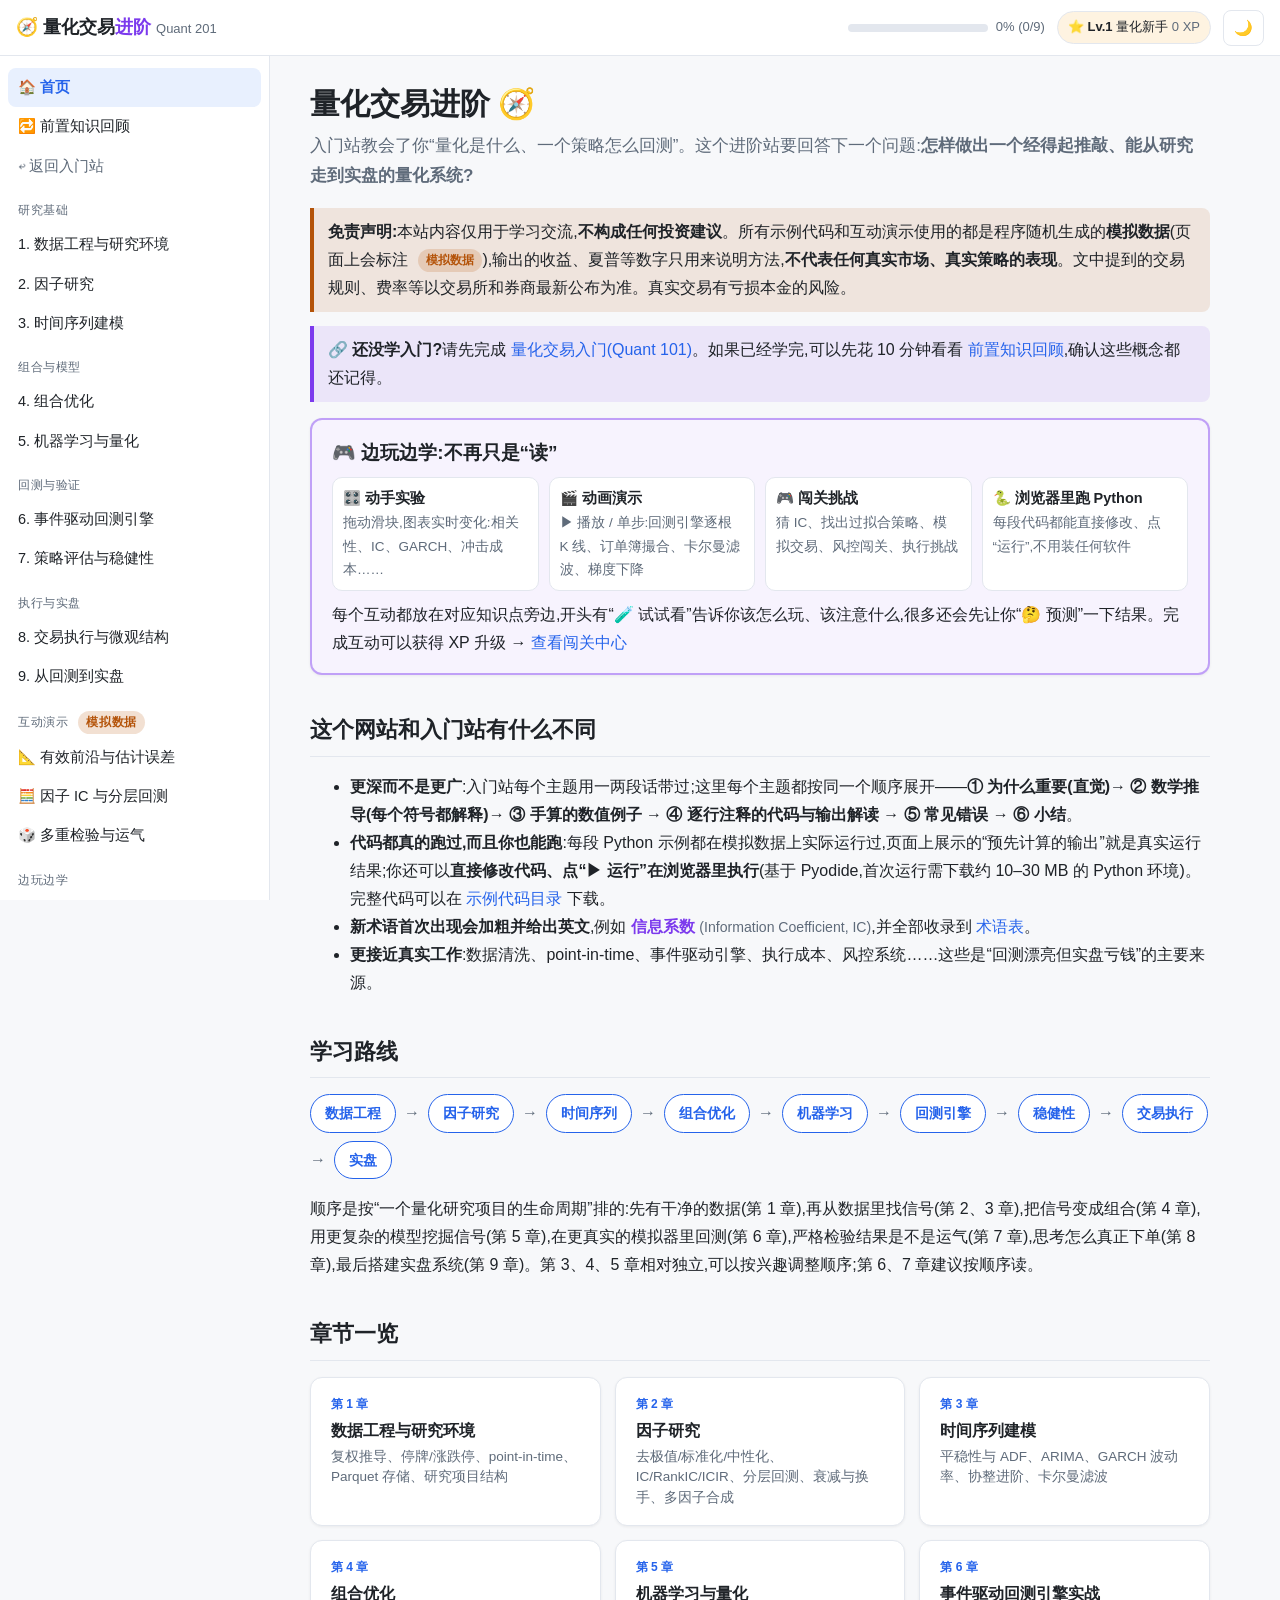
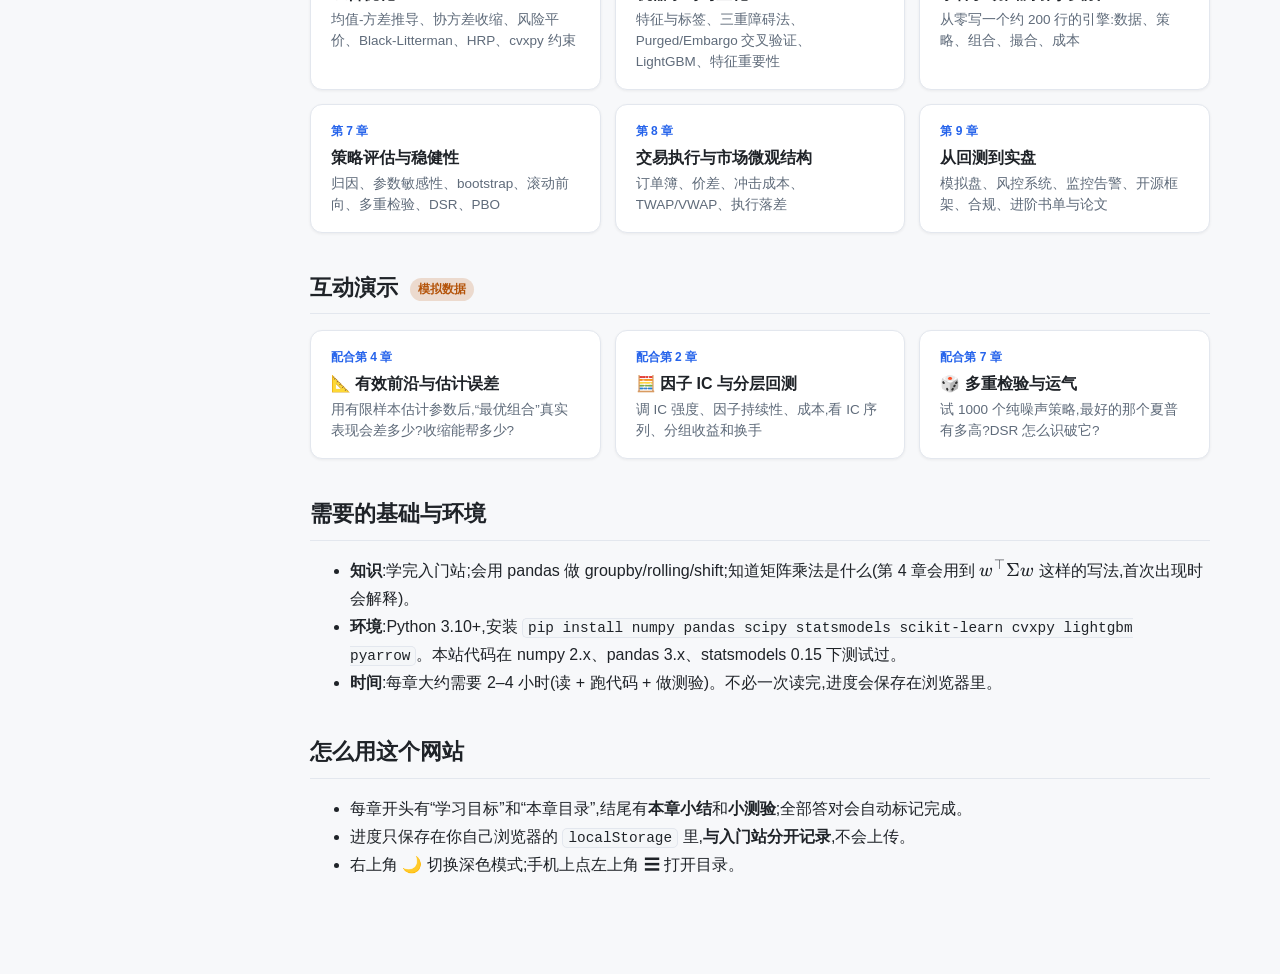
==== commit 6a7c69b9: "advanced: add interactive learning (sliders, in-browser Python, games, step-through walkthroughs) Co" ====
--- a/advanced/index.html
+++ b/advanced/index.html
@@ -45,6 +45,8 @@
   <a href="#demo-frontier" data-page="demo-frontier">📐 有效前沿与估计误差</a>
   <a href="#demo-factor" data-page="demo-factor">🧮 因子 IC 与分层回测</a>
   <a href="#demo-multi" data-page="demo-multi">🎲 多重检验与运气</a>
+  <div class="group">边玩边学</div>
+  <a href="#arcade" data-page="arcade">🎮 闯关中心 <span class="badge" id="arcadeCount"></span></a>
   <div class="group">附录</div>
   <a href="#glossary" data-page="glossary">📖 术语表</a>
   <a href="code/" target="_blank" rel="noopener">💾 本站示例代码</a>
@@ -60,10 +62,21 @@
 
   <div class="callout bridge">🔗 <b>还没学入门?</b>请先完成 <a href="../">量化交易入门(Quant 101)</a>。如果已经学完,可以先花 10 分钟看看 <a href="#prereq">前置知识回顾</a>,确认这些概念都还记得。</div>
 
+  <div class="card play-hero">
+    <div class="ph-t">🎮 边玩边学:不再只是“读”</div>
+    <div class="ph-grid">
+      <div><b>🎛️ 动手实验</b><span>拖动滑块,图表实时变化:相关性、IC、GARCH、冲击成本……</span></div>
+      <div><b>🎬 动画演示</b><span>▶ 播放 / 单步:回测引擎逐根 K 线、订单簿撮合、卡尔曼滤波、梯度下降</span></div>
+      <div><b>🎮 闯关挑战</b><span>猜 IC、找出过拟合策略、模拟交易、风控闯关、执行挑战</span></div>
+      <div><b>🐍 浏览器里跑 Python</b><span>每段代码都能直接修改、点“运行”,不用装任何软件</span></div>
+    </div>
+    <p style="margin:10px 0 0">每个互动都放在对应知识点旁边,开头有“🧪 试试看”告诉你该怎么玩、该注意什么,很多还会先让你“🤔 预测”一下结果。完成互动可以获得 XP 升级 → <a href="#arcade">查看闯关中心</a></p>
+  </div>
+
   <h2>这个网站和入门站有什么不同</h2>
   <ul>
     <li><b>更深而不是更广</b>:入门站每个主题用一两段话带过;这里每个主题都按同一个顺序展开——<b>① 为什么重要(直觉)→ ② 数学推导(每个符号都解释)→ ③ 手算的数值例子 → ④ 逐行注释的代码与输出解读 → ⑤ 常见错误 → ⑥ 小结</b>。</li>
-    <li><b>代码都真的跑过</b>:每段 Python 示例都在模拟数据上实际运行过,页面上展示的“运行输出”就是真实运行结果。完整代码可以在 <a href="code/" target="_blank" rel="noopener">示例代码目录</a> 下载。</li>
+    <li><b>代码都真的跑过,而且你也能跑</b>:每段 Python 示例都在模拟数据上实际运行过,页面上展示的“预先计算的输出”就是真实运行结果;你还可以<b>直接修改代码、点“▶ 运行”在浏览器里执行</b>(基于 Pyodide,首次运行需下载约 10–30 MB 的 Python 环境)。完整代码可以在 <a href="code/" target="_blank" rel="noopener">示例代码目录</a> 下载。</li>
     <li><b>新术语首次出现会加粗并给出英文</b>,例如 <span class="term">信息系数 <span class="en">(Information Coefficient, IC)</span></span>,并全部收录到 <a href="#glossary">术语表</a>。</li>
     <li><b>更接近真实工作</b>:数据清洗、point-in-time、事件驱动引擎、执行成本、风控系统……这些是“回测漂亮但实盘亏钱”的主要来源。</li>
   </ul>
@@ -153,13 +166,16 @@
     <li>\(w^\top\Sigma w = w_1^2\Sigma_{11}+w_2^2\Sigma_{22}+2w_1w_2\Sigma_{12} = 0.36\times0.04+0.16\times0.01+2\times0.24\times0.006=0.0144+0.0016+0.00288=0.01888\)。</li>
     <li>组合波动 \(=\sqrt{0.01888}\approx 13.7\%\),低于加权平均波动 \(0.6\times20\%+0.4\times10\%=16\%\)——这多出来的 2.3 个百分点就是<b>分散化</b>的好处,来源于 \(\rho&lt;1\)。</li>
   </ol></div>
-<pre><code class="language-python">import numpy as np
+  <div class="runnable" data-file="pre_matrix" data-part=""><div class="code-title">📄 pre_matrix.py <span class="run-hint">✏️ 可以直接修改代码再运行</span> <span class="mod-tag" hidden>已修改</span></div><pre><code class="language-python">import numpy as np
 w = np.array([0.6, 0.4])
 sigma = np.array([0.20, 0.10])
 corr = np.array([[1.0, 0.3], [0.3, 1.0]])
 Sigma = np.outer(sigma, sigma) * corr   # 协方差矩阵 = σ_i σ_j ρ_ij
 print(w @ Sigma @ w)                    # 0.01888  —— @ 就是矩阵乘法
-print(np.sqrt(w @ Sigma @ w))           # 0.1374...</code></pre>
+print(np.sqrt(w @ Sigma @ w))           # 0.1374...</code></pre><div class="run-bar"><button type="button" class="btn run-btn">▶ 运行</button><button type="button" class="btn secondary reset-btn">↺ 重置</button><button type="button" class="btn secondary stop-btn" hidden>⏹ 停止</button><span class="run-status"></span></div><div class="out-label live-label"></div><pre class="out live" hidden><code class="nohighlight"></code></pre></div>
+  <div class="precomputed" data-file="pre_matrix"><div class="out-label">📋 预先计算的输出(在本地 Python 中运行;模拟数据,不同版本库的数值可能有细微差异)</div><pre class="out"><code class="language-plaintext">0.01888
+0.13740451229854134</code></pre></div>
+  <div data-ix="pre-dot"></div>
 
   <h2>C. 新工具 2:线性回归(最小二乘)</h2>
   <h3>直觉</h3>
@@ -169,6 +185,7 @@
   $$\hat\beta = (X^\top X)^{-1}X^\top y .$$
   <p><b>残差</b> \(\hat\varepsilon = y - X\hat\beta\) 有一个重要性质:它与 \(X\) 的每一列都<b>不相关</b>。第 2 章的“中性化”正是利用这一点——把因子对行业、市值回归,残差就是“去掉了行业和市值影响”的部分。</p>
   <div class="callout example"><b>手算例子</b>:\(x=(1,2,3)\),\(y=(2,4,5)\),只估计斜率(无截距)。\(\hat\beta = \frac{\sum x_iy_i}{\sum x_i^2}=\frac{2+8+15}{1+4+9}=\frac{25}{14}\approx1.786\)。残差 \(=(2-1.786,\;4-3.571,\;5-5.357)=(0.214,\,0.429,\,-0.357)\),检查 \(\sum x_i\hat\varepsilon_i=0.214+0.857-1.071=0\) ✔。</div>
+  <div data-ix="pre-ols"></div>
 
   <h2>D. 新工具 3:假设检验、p 值与 t 值</h2>
   <p>研究中我们反复问:“这个效果是真的,还是运气?” 统计检验给出一种标准化的回答方式:</p>
@@ -179,6 +196,7 @@
   </ol>
   <div class="callout example"><b>例子</b>:某策略 36 个月的月收益均值 \(\bar x = 0.8\%\),标准差 \(s=4\%\)。标准误 \(=4\%/\sqrt{36}=0.667\%\),\(t=0.8/0.667=1.2\)。在正态近似下双侧 p 值约 0.23——<b>不能</b>说这个策略显著赚钱。注意这和夏普的关系:月夏普 \(=0.8/4=0.2\),\(t = \text{夏普}\times\sqrt n\)。</div>
   <div class="callout warn"><b>两个最常见的误解</b>:① p 值<b>不是</b>“策略无效的概率”;② p<0.05 只在“只检验了一次”时才有它字面的含义。如果你试了 100 个策略只报告最好的那个,p 值就失真了——这是第 7 章“多重检验”的主题。</div>
+  <div data-ix="pre-ttest"></div>
 
   <h2>E. 自测清单</h2>
   <p>开始第 1 章之前,确认你能不看资料回答下面的问题(答案都在入门站):</p>
@@ -254,8 +272,9 @@
       <li>第一天 20.0 元的前复权价 \(=20.0\times1/2.04\approx9.804\) 元。</li>
     </ol>
   </div>
+  <div data-ix="ch1-adjust"></div>
   <h3>代码:自己算复权因子</h3>
-  <div class="code-title">📄 ch1_adjust.py</div><pre><code class="language-python">import pandas as pd
+  <div class="runnable" data-file="ch1_adjust" data-part=""><div class="code-title">📄 ch1_adjust.py <span class="run-hint">✏️ 可以直接修改代码再运行</span> <span class="mod-tag" hidden>已修改</span></div><pre><code class="language-python">import pandas as pd
 
 # 一只虚构股票的 6 个交易日原始(不复权)收盘价 —— 教学用模拟数据
 raw = pd.DataFrame({
@@ -284,14 +303,14 @@
 df[&quot;ret_adj&quot;] = df[&quot;hfq&quot;].pct_change()                         # 用复权价算的收益(对的)
 pd.set_option(&quot;display.width&quot;, 120)
 df[&quot;date&quot;] = df[&quot;date&quot;].dt.strftime(&quot;%m-%d&quot;)                     # 只显示月-日,便于阅读
-print(df[[&quot;date&quot;, &quot;close&quot;, &quot;ref_price&quot;, &quot;adj_factor&quot;, &quot;hfq&quot;, &quot;qfq&quot;, &quot;ret_raw&quot;, &quot;ret_adj&quot;]].round(4).to_string(index=False))</code></pre>
-  <div class="out-label">▶ 运行输出(模拟数据;不同版本库的数值可能有细微差异)</div><pre class="out"><code class="language-plaintext"> date  close  ref_price  adj_factor    hfq     qfq  ret_raw  ret_adj
+print(df[[&quot;date&quot;, &quot;close&quot;, &quot;ref_price&quot;, &quot;adj_factor&quot;, &quot;hfq&quot;, &quot;qfq&quot;, &quot;ret_raw&quot;, &quot;ret_adj&quot;]].round(4).to_string(index=False))</code></pre><div class="run-bar"><button type="button" class="btn run-btn">▶ 运行</button><button type="button" class="btn secondary reset-btn">↺ 重置</button><button type="button" class="btn secondary stop-btn" hidden>⏹ 停止</button><span class="run-status"></span></div><div class="out-label live-label"></div><pre class="out live" hidden><code class="nohighlight"></code></pre></div>
+  <div class="precomputed" data-file="ch1_adjust"><div class="out-label">📋 预先计算的输出(在本地 Python 中运行;模拟数据,不同版本库的数值可能有细微差异)</div><pre class="out"><code class="language-plaintext"> date  close  ref_price  adj_factor    hfq     qfq  ret_raw  ret_adj
 06-03   20.0        NaN        1.00 20.000  9.8039      NaN      NaN
 06-04   20.4       20.0        1.00 20.400 10.0000   0.0200   0.0200
 06-05   10.0       10.0        2.04 20.400 10.0000  -0.5098   0.0000
 06-06   10.3       10.0        2.04 21.012 10.3000   0.0300   0.0300
 06-07   10.1       10.3        2.04 20.604 10.1000  -0.0194  -0.0194
-06-11   10.5       10.1        2.04 21.420 10.5000   0.0396   0.0396</code></pre>
+06-11   10.5       10.1        2.04 21.420 10.5000   0.0396   0.0396</code></pre></div>
   <p><b>怎么读这个输出</b>:<code>ret_raw</code> 在 06-05 出现 −50.98% 的“暴跌”,这正是不复权数据会骗过策略的地方;<code>ret_adj</code> 当天是 0,其余日子两列完全一致——说明复权只修正了除权那一天。<code>hfq</code> 第一天等于原始价,<code>qfq</code> 最后一天等于原始价,这就是“后复权以起点为基准、前复权以最新为基准”的含义。</p>
   <div class="callout warn"><b>数据商之间的差异</b>:有的数据商用“等比”复权(本节的方法),有的用“加减”复权(直接把分红金额加回去),算出来的复权价会有细微差别。换数据源时,先对比几只分红频繁的股票。</div>
 
@@ -313,7 +332,7 @@
     <tr><td>按收盘价成交且收盘跌停</td><td>✅</td><td>❌</td></tr>
     <tr><td>盘中触及涨停但打开过</td><td colspan="2">取决于你的成交价假设;按开盘价成交时只需检查开盘价是否在涨跌停价上</td></tr>
   </table>
-  <div class="code-title">📄 ch1_tradable.py</div><pre><code class="language-python">import numpy as np
+  <div class="runnable" data-file="ch1_tradable" data-part=""><div class="code-title">📄 ch1_tradable.py <span class="run-hint">✏️ 可以直接修改代码再运行</span> <span class="mod-tag" hidden>已修改</span></div><pre><code class="language-python">import numpy as np
 import pandas as pd
 
 # 模拟 5 只股票某一天的行情快照(教学用虚构数据)
@@ -341,14 +360,15 @@
 bar[&quot;can_buy&quot;] = ~bar[&quot;suspended&quot;] &amp; ~bar[&quot;one_word_up&quot;]              # 停牌、一字涨停都买不进
 bar[&quot;can_sell&quot;] = ~bar[&quot;suspended&quot;] &amp; ~bar[&quot;close_at_down&quot;]           # 停牌、跌停(按收盘价成交时)卖不出
 print(bar[[&quot;code&quot;, &quot;board&quot;, &quot;pre_close&quot;, &quot;close&quot;, &quot;up_limit&quot;, &quot;down_limit&quot;,
-           &quot;suspended&quot;, &quot;one_word_up&quot;, &quot;can_buy&quot;, &quot;can_sell&quot;]].to_string(index=False))</code></pre>
-  <div class="out-label">▶ 运行输出(模拟数据;不同版本库的数值可能有细微差异)</div><pre class="out"><code class="language-plaintext">code board  pre_close  close  up_limit  down_limit  suspended  one_word_up  can_buy  can_sell
+           &quot;suspended&quot;, &quot;one_word_up&quot;, &quot;can_buy&quot;, &quot;can_sell&quot;]].to_string(index=False))</code></pre><div class="run-bar"><button type="button" class="btn run-btn">▶ 运行</button><button type="button" class="btn secondary reset-btn">↺ 重置</button><button type="button" class="btn secondary stop-btn" hidden>⏹ 停止</button><span class="run-status"></span></div><div class="out-label live-label"></div><pre class="out live" hidden><code class="nohighlight"></code></pre></div>
+  <div class="precomputed" data-file="ch1_tradable"><div class="out-label">📋 预先计算的输出(在本地 Python 中运行;模拟数据,不同版本库的数值可能有细微差异)</div><pre class="out"><code class="language-plaintext">code board  pre_close  close  up_limit  down_limit  suspended  one_word_up  can_buy  can_sell
    A  main       10.0  11.00     11.00        9.00      False         True    False      True
    B  main        8.0   7.20      8.80        7.20      False        False     True     False
    C    st        5.0   5.25      5.25        4.75      False         True    False      True
    D   gem       30.0  36.00     36.00       24.00      False        False     True      True
-   E  main       12.0    NaN     13.20       10.80       True        False    False     False</code></pre>
+   E  main       12.0    NaN     13.20       10.80       True        False    False     False</code></pre></div>
   <p><b>解读</b>:A 是主板一字涨停,买不进;B 收盘跌停,卖不出;C 是 ST 股,5% 就涨停了(5.00×1.05=5.25),如果误用 10% 的限制,就会以为它还没涨停;D 是创业板,虽然涨了 20%,但盘中有低于涨停价的成交,所以在我们的保守规则里视为可买(更严格的做法是同时检查你假设的成交价);E 停牌,两个方向都不能交易。</p>
+  <div data-ix="ch1-tradable"></div>
   <div class="callout warn"><b>停牌股的另一个坑</b>:停牌期间价格不变,如果用前值填充(forward fill)再算收益,停牌期收益为 0,复牌当天可能一次性跳空 ±30%。计算波动率、相关性时要意识到这一点;计算收益时它是真实的(你确实持有它),但策略不能在停牌期间“提前卖掉”。</div>
 
   <h2>1.4 Point-in-time 数据与历史股票池</h2>
@@ -370,7 +390,7 @@
       <li>2024-06-28 调仓:2023 年报净利润已更正为 8.5。</li>
     </ul>
   </div>
-  <div class="code-title">📄 ch1_pit.py</div><pre><code class="language-python">import pandas as pd
+  <div class="runnable" data-file="ch1_pit" data-part=""><div class="code-title">📄 ch1_pit.py <span class="run-hint">✏️ 可以直接修改代码再运行</span> <span class="mod-tag" hidden>已修改</span></div><pre><code class="language-python">import pandas as pd
 
 # 财报表:报告期(period)和真实公告日(ann_date)不是一回事 —— 教学用虚构数据
 fin = pd.DataFrame({
@@ -408,15 +428,17 @@
                  &quot;pit_profit&quot;: None if r is None else r[&quot;net_profit&quot;],
                  &quot;fy23_snapshot&quot;: snapshot_fy23,                                   # 错:永远是 8.5
                  &quot;fy23_pit&quot;: fy23[&quot;net_profit&quot;].iloc[-1] if len(fy23) else None})  # 对:10.0 → 8.5
-print(pd.DataFrame(rows).to_string(index=False))</code></pre>
-  <div class="out-label">▶ 运行输出(模拟数据;不同版本库的数值可能有细微差异)</div><pre class="out"><code class="language-plaintext">      date  wrong_by_period pit_period  pit_profit  fy23_snapshot  fy23_pit
+print(pd.DataFrame(rows).to_string(index=False))</code></pre><div class="run-bar"><button type="button" class="btn run-btn">▶ 运行</button><button type="button" class="btn secondary reset-btn">↺ 重置</button><button type="button" class="btn secondary stop-btn" hidden>⏹ 停止</button><span class="run-status"></span></div><div class="out-label live-label"></div><pre class="out live" hidden><code class="nohighlight"></code></pre></div>
+  <div class="precomputed" data-file="ch1_pit"><div class="out-label">📋 预先计算的输出(在本地 Python 中运行;模拟数据,不同版本库的数值可能有细微差异)</div><pre class="out"><code class="language-plaintext">      date  wrong_by_period pit_period  pit_profit  fy23_snapshot  fy23_pit
 2024-03-29              8.5       None         NaN            8.5       NaN
 2024-04-30              3.0 2024-03-31         3.0            8.5      10.0
 2024-06-28              3.0 2024-03-31         3.0            8.5       8.5
-2024-08-30              6.2 2024-06-30         6.2            8.5       8.5</code></pre>
+2024-08-30              6.2 2024-06-30         6.2            8.5       8.5</code></pre></div>
   <p><b>解读</b>:<code>wrong_by_period</code> 在 3 月 29 日就给出了 8.5——不但提前看到了 4 月才公布的年报,而且看到的是 6 月才更正的数值,是“双重未来函数”。<code>fy23_snapshot</code> 列模拟了“只保存最终版的数据库”,它在 4 月 30 日给出 8.5,而当时市场看到的是 10.0。<code>fy23_pit</code> 才是正确的历史视角。</p>
+  <div data-ix="ch1-pit"></div>
   <h3>历史股票池</h3>
   <p>同样的逻辑适用于股票池:回测某天的“沪深 300 成分股”,必须用<b>那一天</b>的成分股名单(包括后来被调出、退市的股票),而不是今天的名单。实践中需要一张 <code>(指数, 股票, 纳入日, 剔除日)</code> 的历史成分表,以及一张包含<b>已退市股票</b>的完整行情表。退市股票往往在退市前大跌,把它们漏掉会让“买入低价股”“买入困境股”一类策略看起来特别好。</p>
+  <div data-ix="ch1-survivor"></div>
 
   <h2>1.5 数据清洗清单</h2>
   <p>每接入一个新数据源,建议逐项检查(可以写成自动化的数据质量测试):</p>
@@ -435,7 +457,7 @@
   <h2>1.6 存储:Parquet 与本地数据库</h2>
   <h3>直觉</h3>
   <p>CSV 是“一行一行”存的文本,读一列也得把整行都解析一遍。<span class="term">Parquet <span class="en">(Apache Parquet)</span></span> 是<span class="term">列式存储 <span class="en">(columnar storage)</span></span>格式:同一列的数据连续存放并压缩,读取时可以只读需要的列;再配合按年份、按日期的<span class="term">分区 <span class="en">(partitioning)</span></span>,还可以跳过不需要的文件。对“几千只股票 × 十几年 × 几十个字段”的面板数据,这能把读取时间从分钟级降到秒级。</p>
-  <div class="code-title">📄 ch1_parquet.py</div><pre><code class="language-python">import os, tempfile, time
+  <div class="runnable" data-file="ch1_parquet" data-part=""><div class="code-title">📄 ch1_parquet.py <span class="run-hint">✏️ 可以直接修改代码再运行</span> <span class="mod-tag" hidden>已修改</span></div><pre><code class="language-python">import os, tempfile, time
 import numpy as np
 import pandas as pd
 
@@ -468,14 +490,14 @@
 sub = pd.read_parquet(pq_dir, columns=[&quot;date&quot;, &quot;code&quot;, &quot;close&quot;],
                       filters=[(&quot;year&quot;, &quot;=&quot;, 2023), (&quot;code&quot;, &quot;in&quot;, [&quot;S0001&quot;, &quot;S0002&quot;])])
 print(f&quot;只读 2023 年 2 只股票的 close 列: {len(sub)} 行, 用时 {time.perf_counter()-t0:.2f}s&quot;)
-print(sub.head(3).to_string(index=False))</code></pre>
-  <div class="out-label">▶ 运行输出(模拟数据;不同版本库的数值可能有细微差异)</div><pre class="out"><code class="language-plaintext">行数: 521,500
+print(sub.head(3).to_string(index=False))</code></pre><div class="run-bar"><button type="button" class="btn run-btn">▶ 运行</button><button type="button" class="btn secondary reset-btn">↺ 重置</button><button type="button" class="btn secondary stop-btn" hidden>⏹ 停止</button><span class="run-status"></span></div><div class="out-label live-label"></div><pre class="out live" hidden><code class="nohighlight"></code></pre></div>
+  <div class="precomputed" data-file="ch1_parquet"><div class="out-label">📋 预先计算的输出(在本地 Python 中运行;模拟数据,不同版本库的数值可能有细微差异)</div><pre class="out"><code class="language-plaintext">行数: 521,500
 CSV 体积: 20.7 MB, Parquet 体积: 6.9 MB
-只读 2023 年 2 只股票的 close 列: 520 行, 用时 0.04s
+只读 2023 年 2 只股票的 close 列: 520 行, 用时 0.06s
       date  code     close
 2023-01-02 S0001 21.878006
 2023-01-02 S0002 23.308535
-2023-01-03 S0001 44.558846</code></pre>
+2023-01-03 S0001 44.558846</code></pre></div>
   <p><b>解读</b>:同样 52 万行数据,Parquet 体积约为 CSV 的三分之一;按 <code>year</code> 分区后,读取时只打开 2023 年的文件、只解压 3 列,再按 <code>code</code> 过滤(用时会因机器不同而不同)。注意 <code>float32</code> 可以把价格类数据体积减半,但会损失精度(约 7 位有效数字),对价格足够,对累计复权因子这类需要连乘的量建议保留 <code>float64</code>。</p>
   <h3>什么时候需要数据库</h3>
   <ul>
@@ -578,6 +600,7 @@
   $$\text{MAD}=\operatorname{median}_i\big(|x_i-\operatorname{median}(x)|\big),\qquad \hat\sigma = 1.4826\times\text{MAD}$$
   <p>常数 1.4826 的作用:当数据服从正态分布时,\(1.4826\times\text{MAD}\) 恰好约等于标准差,于是“\(k\) 倍 \(\hat\sigma\)”就有了和“\(k\) 倍标准差”类似的含义。去极值规则:把超出 \([\operatorname{median}-k\hat\sigma,\ \operatorname{median}+k\hat\sigma]\) 的值<b>截断到边界</b>(不是删除),\(k\) 常取 3 或 5。</p>
   <div class="callout example"><b>手算</b>:\(x=(1,2,3,4,100)\),\(k=3\)。中位数 = 3;绝对离差 \(=(2,1,0,1,97)\),其中位数 MAD = 1;\(\hat\sigma=1.4826\);边界 \(=3\pm4.448=[-1.448,\ 7.448]\)。所以 100 被截断成 7.448,其它值不变。对比:原始均值是 22,标准差约 43.6——一个错误值让所有统计量都失去了意义。</div>
+  <div data-ix="ch2-mad"></div>
   <h3>② 标准化</h3>
   <p><span class="term">Z-score 标准化 <span class="en">(z-score)</span></span>:\(z_i=(x_i-\bar x)/s_x\),每一期在截面上单独做。之后不同因子都是“均值 0、标准差 1”,可以相加。另一种选择是<span class="term">排序标准化 <span class="en">(rank transform)</span></span>:把因子换成截面排名再映射到 \([0,1]\) 或正态分位数,对极端值更稳健,但丢掉了“差距有多大”的信息。</p>
   <h3>③ 中性化</h3>
@@ -592,7 +615,7 @@
     <tr><td>\(\hat\varepsilon_i\)</td><td>残差:因子中不能被行业和市值解释的部分</td></tr>
   </table>
   <p>由 <a href="#prereq">前置知识 C 节</a> 的 OLS 性质,残差与每个行业哑变量、与市值都不相关——所以中性化后的因子在每个行业里均值为 0、与市值的截面相关为 0。注意行业哑变量已经起到“截距”的作用,不要再额外加一列常数(否则矩阵共线)。</p>
-  <div class="code-title">📄 ch2_sim.py</div><pre><code class="language-python">&quot;&quot;&quot;ch2_sim.py —— 生成一个“教学用”模拟股票面板。所有数据均为随机生成,不对应任何真实股票。&quot;&quot;&quot;
+  <div class="runnable" data-file="ch2_sim" data-part=""><div class="code-title">📄 ch2_sim.py <span class="run-hint">✏️ 可以直接修改代码再运行</span> <span class="mod-tag" hidden>已修改</span></div><pre><code class="language-python">&quot;&quot;&quot;ch2_sim.py —— 生成一个“教学用”模拟股票面板。所有数据均为随机生成,不对应任何真实股票。&quot;&quot;&quot;
 import numpy as np
 import pandas as pd
 
@@ -622,9 +645,9 @@
         fwd_ret = ind_ret - 0.01 * size_z + ic_true * noise_sd * (alpha + 0.7 * alpha2) + noise_sd * rng.standard_normal(n_stocks)
         rows.append(pd.DataFrame({&quot;month&quot;: m, &quot;code&quot;: codes, &quot;industry&quot;: industry,
                                   &quot;log_mcap&quot;: log_mcap, &quot;factor_raw&quot;: raw, &quot;factor2_raw&quot;: raw2, &quot;fwd_ret&quot;: fwd_ret}))
-    return pd.concat(rows, ignore_index=True)</code></pre>
+    return pd.concat(rows, ignore_index=True)</code></pre><div class="run-bar"><button type="button" class="btn run-btn">▶ 运行</button><button type="button" class="btn secondary reset-btn">↺ 重置</button><button type="button" class="btn secondary stop-btn" hidden>⏹ 停止</button><span class="run-status"></span></div><div class="out-label live-label"></div><pre class="out live" hidden><code class="nohighlight"></code></pre></div>
   <p><code>ch2_sim.py</code> 只是“造数据”的脚本:我们故意让原始因子 = 真实信号 + 0.8 × 市值暴露 + 噪声,再混入 1% 的极端值,并让收益里含有行业效应和小市值效应。这样就能检验预处理是否真的把这些“杂质”去掉了。</p>
-  <div class="code-title">📄 ch2_preprocess.py</div><pre><code class="language-python">import numpy as np
+  <div class="runnable" data-file="ch2_preprocess" data-part=""><div class="code-title">📄 ch2_preprocess.py <span class="run-hint">✏️ 可以直接修改代码再运行</span> <span class="mod-tag" hidden>已修改</span></div><pre><code class="language-python">import numpy as np
 import pandas as pd
 from ch2_sim import make_panel
 
@@ -662,12 +685,12 @@
     print(&quot;标准化后    &quot;, describe(cs[&quot;f_z&quot;]))
     print(&quot;中性化后    &quot;, describe(cs[&quot;f_n&quot;]))
     # 中性化后,各行业的因子均值应接近 0
-    print(&quot;中性化后各行业均值(前 5 个):&quot;, cs.groupby(&quot;industry&quot;)[&quot;f_n&quot;].mean().round(3).head().tolist())</code></pre>
-  <div class="out-label">▶ 运行输出(模拟数据;不同版本库的数值可能有细微差异)</div><pre class="out"><code class="language-plaintext">原始因子     min= -21.52 max=   5.88 偏度= -3.37 与市值相关= 0.44
+    print(&quot;中性化后各行业均值(前 5 个):&quot;, cs.groupby(&quot;industry&quot;)[&quot;f_n&quot;].mean().round(3).head().tolist())</code></pre><div class="run-bar"><button type="button" class="btn run-btn">▶ 运行</button><button type="button" class="btn secondary reset-btn">↺ 重置</button><button type="button" class="btn secondary stop-btn" hidden>⏹ 停止</button><span class="run-status"></span></div><div class="out-label live-label"></div><pre class="out live" hidden><code class="nohighlight"></code></pre></div>
+  <div class="precomputed" data-file="ch2_preprocess"><div class="out-label">📋 预先计算的输出(在本地 Python 中运行;模拟数据,不同版本库的数值可能有细微差异)</div><pre class="out"><code class="language-plaintext">原始因子     min= -21.52 max=   5.88 偏度= -3.37 与市值相关= 0.44
 去极值后     min=  -7.87 max=   5.88 偏度= -0.08 与市值相关= 0.49
 标准化后     min=  -5.09 max=   3.84 偏度= -0.08 与市值相关= 0.49
 中性化后     min=  -5.31 max=   4.65 偏度= -0.10 与市值相关=-0.00
-中性化后各行业均值(前 5 个): [0.0, -0.0, -0.0, 0.0, 0.0]</code></pre>
+中性化后各行业均值(前 5 个): [0.0, -0.0, -0.0, 0.0, 0.0]</code></pre></div>
   <p><b>怎么读这个输出</b>:</p>
   <ul>
     <li>原始因子的最小值约 −21.5,偏度明显——这就是那 1% 的极端值;去极值后范围缩到 ±8 以内,偏度接近 0。</li>
@@ -696,7 +719,8 @@
     这一期 RankIC = 0.70。真实市场里单期 IC 通常小得多,而且正负交替——所以我们关心的是<b>很多期 IC 的均值和稳定性</b>。
   </div>
   <div class="callout math"><b>为什么很小的 IC 也可能有价值?</b>主动管理里有一个著名的近似关系——<span class="term">主动管理基本定律 <span class="en">(Fundamental Law of Active Management, Grinold)</span></span>:\(\text{IR}\approx\text{IC}\times\sqrt{\text{BR}}\),其中 IR 是主动收益的信息比率,BR(breadth)是每年<b>独立</b>下注的次数。截面上几百只股票、每月调仓,下注次数很多,所以即使每次预测只“好一点点”,累积起来也可能可观。但这个定律假设各次下注相互独立、没有成本,现实中要打折扣。</div>
-  <div class="code-title">📄 ch2_ic.py</div><pre><code class="language-python">import numpy as np
+  <div data-ix="ch2-ic"></div>
+  <div class="runnable" data-file="ch2_ic" data-part=""><div class="code-title">📄 ch2_ic.py <span class="run-hint">✏️ 可以直接修改代码再运行</span> <span class="mod-tag" hidden>已修改</span></div><pre><code class="language-python">import numpy as np
 import pandas as pd
 from ch2_sim import make_panel
 from ch2_preprocess import winsorize_mad, zscore, neutralize   # 复用上一段的预处理函数
@@ -736,8 +760,8 @@
 wide_r = panel.pivot(index=&quot;month&quot;, columns=&quot;code&quot;, values=&quot;fwd_ret&quot;)
 for h in [0, 1, 2, 3, 6]:
     ics = [wide_f.iloc[t].corr(wide_r.iloc[t + h], method=&quot;spearman&quot;) for t in range(len(wide_f) - h)]
-    print(f&quot;滞后 {h} 期的 RankIC 均值: {np.mean(ics):.4f}&quot;)</code></pre>
-  <div class="out-label">▶ 运行输出(模拟数据;不同版本库的数值可能有细微差异)</div><pre class="out"><code class="language-plaintext">期数=72  IC均值=0.0199  RankIC均值=0.0208  RankIC标准差=0.0369
+    print(f&quot;滞后 {h} 期的 RankIC 均值: {np.mean(ics):.4f}&quot;)</code></pre><div class="run-bar"><button type="button" class="btn run-btn">▶ 运行</button><button type="button" class="btn secondary reset-btn">↺ 重置</button><button type="button" class="btn secondary stop-btn" hidden>⏹ 停止</button><span class="run-status"></span></div><div class="out-label live-label"></div><pre class="out live" hidden><code class="nohighlight"></code></pre></div>
+  <div class="precomputed" data-file="ch2_ic"><div class="out-label">📋 预先计算的输出(在本地 Python 中运行;模拟数据,不同版本库的数值可能有细微差异)</div><pre class="out"><code class="language-plaintext">期数=72  IC均值=0.0199  RankIC均值=0.0208  RankIC标准差=0.0369
 ICIR=0.562  年化ICIR≈1.95  t值=4.77  RankIC&gt;0 占比=69.4%
 
 各组月均收益(%): {1: -0.403, 2: -0.499, 3: -0.096, 4: 0.039, 5: 0.111}
@@ -747,7 +771,7 @@
 滞后 1 期的 RankIC 均值: 0.0178
 滞后 2 期的 RankIC 均值: 0.0180
 滞后 3 期的 RankIC 均值: 0.0181
-滞后 6 期的 RankIC 均值: 0.0012</code></pre>
+滞后 6 期的 RankIC 均值: 0.0012</code></pre></div>
   <p><b>逐行解读</b>:</p>
   <ul>
     <li><b>IC 均值 ≈ 0.02,RankIC ≈ 0.021</b>:单期相关很弱,符合我们在模拟里设定的弱信号。</li>
@@ -764,6 +788,7 @@
     <li>每组内部等权(或市值加权)持有到下一调仓日,记录组收益;</li>
     <li>画出每组的累计净值,看是否<b>单调分层</b>;计算“组 \(Q\) − 组 1”的多空收益。</li>
   </ol>
+  <div data-ix="ch2-quantile"></div>
   <h3>和 IC 的关系</h3>
   <p>IC 衡量“整体排序”的相关性,分层回测衡量“可以赚多少钱”。两者可能不一致:例如一个因子只在尾部有效(能识别“雷”,但分不出好股票),IC 不高,但做多“非尾部”可能仍有价值。所以两者都要看。</p>
   <div class="callout warn"><b>分层回测的三个细节</b>:① 组内等权会放大小盘股的影响,建议同时看市值加权结果;② 每期股票数量变化时,分组边界也会变化,要使用 point-in-time 股票池;③ 剔除停牌、涨停买不进的股票(第 1 章),否则头部组的收益会虚高。</div>
@@ -776,6 +801,7 @@
   <p>定义头部组的<span class="term">换手率 <span class="en">(turnover)</span></span>为:本期成分中“上期不在组内”的比例。若每期换手 \(\tau\),单边成本 \(c\),则每期成本约为 \(2\tau c\)(卖出旧的、买入新的各一次)。</p>
   <div class="callout example"><b>数值例子</b>:下面代码给出头部组月换手约 54%。若单边成本 0.15%(含佣金、税、冲击的粗略假设),每月成本 \(\approx 2\times0.54\times0.15\%=0.16\%\),一年约 1.9%。把它和多空(或多头超额)年化收益比较,才能判断因子是否“扣完成本还有剩”。</div>
   <p>因子越<b>持久</b>(相邻两期因子值的截面相关越高),换手越低。在模拟数据里我们设定了 0.8 的月度持续性,所以 54% 的换手完全来自“排名在边界附近来回跳”。降低换手的常见方法:① 降低调仓频率;② 对因子做时间平滑(例如取过去 3 个月均值);③ 设置“缓冲区”——已持有的股票跌出前 20% 才卖,新股票进入前 15% 才买。</p>
+  <div data-ix="ch2-decay"></div>
   <p>上一节代码最后几行的输出就是衰减曲线:滞后 0 期 RankIC ≈ 0.021,滞后 1–3 期仍有约 0.018,滞后 6 期接近 0。</p>
 
   <h2>2.7 多因子合成</h2>
@@ -787,7 +813,7 @@
     <li><b>ICIR 加权</b>:权重 \(\propto\) 每个因子<b>过去</b>一段窗口的 ICIR(负值置 0)。给“历史上更稳定”的因子更大权重。</li>
     <li><b>最大化 ICIR 加权</b>:若各因子 IC 序列的均值向量为 \(\bar{\mathbf{IC}}\)、协方差矩阵为 \(\Sigma_{IC}\),则使合成因子 ICIR 最大的权重近似为 \(w\propto\Sigma_{IC}^{-1}\bar{\mathbf{IC}}\)——这和第 4 章最大夏普组合的公式形式完全相同。它考虑了因子之间的相关,但需要估计协方差,样本少时不稳定。</li>
   </ol>
-  <div class="code-title">📄 ch2_combine.py</div><pre><code class="language-python">import numpy as np
+  <div class="runnable" data-file="ch2_combine" data-part=""><div class="code-title">📄 ch2_combine.py <span class="run-hint">✏️ 可以直接修改代码再运行</span> <span class="mod-tag" hidden>已修改</span></div><pre><code class="language-python">import numpy as np
 import pandas as pd
 from ch2_sim import make_panel
 from ch2_preprocess import winsorize_mad, zscore, neutralize
@@ -825,14 +851,15 @@
 for name in [&quot;f1&quot;, &quot;f2&quot;, &quot;eq&quot;, &quot;icir_w&quot;]:
     r = rank_ic(valid, name)
     print(f&quot;{name:7s} RankIC均值={r.mean():.4f}  ICIR={r.mean()/r.std():.3f}&quot;)
-print(f&quot;ICIR 加权中 f1 的平均权重: {w1.mean():.2f}&quot;)</code></pre>
-  <div class="out-label">▶ 运行输出(模拟数据;不同版本库的数值可能有细微差异)</div><pre class="out"><code class="language-plaintext">f1 与 f2 的平均截面相关: 0.16
+print(f&quot;ICIR 加权中 f1 的平均权重: {w1.mean():.2f}&quot;)</code></pre><div class="run-bar"><button type="button" class="btn run-btn">▶ 运行</button><button type="button" class="btn secondary reset-btn">↺ 重置</button><button type="button" class="btn secondary stop-btn" hidden>⏹ 停止</button><span class="run-status"></span></div><div class="out-label live-label"></div><pre class="out live" hidden><code class="nohighlight"></code></pre></div>
+  <div class="precomputed" data-file="ch2_combine"><div class="out-label">📋 预先计算的输出(在本地 Python 中运行;模拟数据,不同版本库的数值可能有细微差异)</div><pre class="out"><code class="language-plaintext">f1 与 f2 的平均截面相关: 0.16
 f1      RankIC均值=0.0197  ICIR=0.545
 f2      RankIC均值=0.0178  ICIR=0.425
 eq      RankIC均值=0.0229  ICIR=0.566
 icir_w  RankIC均值=0.0215  ICIR=0.548
-ICIR 加权中 f1 的平均权重: 0.61</code></pre>
+ICIR 加权中 f1 的平均权重: 0.61</code></pre></div>
   <p><b>解读</b>:两个因子平均截面相关只有 0.16,包含较多独立信息,于是<b>等权合成</b>的 ICIR(0.566)高于任何单一因子。ICIR 加权给了 f1 约 61% 的权重,结果介于两者之间——在这组模拟数据上,“更聪明”的加权并没有赢过等权,这在实践中也很常见:<b>权重估计本身有误差</b>,估计误差可能抵消“优化”带来的好处(第 4 章会更系统地讨论这个现象)。</p>
+  <div data-ix="ch2-combine"></div>
   <div class="callout warn"><b>加权必须只用历史信息</b>:代码里 <code>rolling(12)...shift(1)</code> 保证第 \(t\) 月的权重只用到 \(t-1\) 月为止的 IC。如果用全样本 ICIR 当权重,就把“未来哪个因子表现更好”的信息带进了过去。</div>
   <h3>补充:Fama-MacBeth 回归</h3>
   <p>另一种检验因子的经典方法是 <span class="term">Fama-MacBeth 两步回归 <span class="en">(Fama-MacBeth regression)</span></span>(Fama & MacBeth, 1973):每一期在截面上做回归 \(r_{i,t+1}=a_t+\lambda_t f_{i,t}+e_{i,t+1}\),得到一串 \(\lambda_t\)(称为该期的<span class="term">因子收益 <span class="en">(factor return)</span></span>),再检验 \(\lambda_t\) 的均值是否显著不为 0。它和 IC 思路一致,好处是可以同时放入多个因子,看“控制了其它因子后”某个因子还有没有增量信息。</p>
@@ -896,6 +923,7 @@
   </ol>
   <p><b>价格通常不平稳,收益率通常(近似)平稳。</b>最典型的非平稳序列是<span class="term">随机游走 <span class="en">(random walk)</span></span> \(x_t=x_{t-1}+\varepsilon_t\):它的方差 \(\operatorname{Var}(x_t)=t\sigma^2\) 随时间无限增大。对数价格大致就是随机游走,而它的一阶差分——对数收益率——就是 \(\varepsilon_t\),是平稳的。</p>
   <div class="callout warn"><b>伪回归 <span class="en">(spurious regression)</span></b>:把两条<b>互不相关</b>的随机游走做回归,经常会得到很高的 \(R^2\) 和“显著”的 t 值。这是因为两个都在漂移的序列在有限样本里看起来总像有关系。所以:<b>不要直接拿价格对价格做回归来找关系</b>,除非你在检验协整(3.5 节)。</div>
+  <div data-ix="ch3-station"></div>
 
   <h2>3.2 单位根与 ADF 检验</h2>
   <h3>思路</h3>
@@ -908,7 +936,7 @@
     <li>检验统计量是 \(\hat\gamma\) 的 t 值,但在 H₀ 下它<b>不服从</b>通常的 t 分布,而服从 Dickey-Fuller 分布,临界值更“负”(5% 水平约 −2.86,而不是 −1.65)。</li>
     <li>滞后阶数 \(p\) 一般用信息准则(AIC/BIC)自动选择。</li>
   </ul>
-  <div class="code-title">📄 ch3_adf.py</div><pre><code class="language-python">import numpy as np
+  <div class="runnable" data-file="ch3_adf" data-part=""><div class="code-title">📄 ch3_adf.py <span class="run-hint">✏️ 可以直接修改代码再运行</span> <span class="mod-tag" hidden>已修改</span></div><pre><code class="language-python">import numpy as np
 from statsmodels.tsa.stattools import adfuller
 
 rng = np.random.default_rng(1)
@@ -927,11 +955,11 @@
     res = adfuller(x, autolag=&quot;AIC&quot;)          # 自动用 AIC 选择差分滞后阶数
     stat, pvalue, crit = res[0], res[1], res[4]   # 检验统计量、p 值、临界值字典
     verdict = &quot;拒绝单位根 → 平稳&quot; if pvalue &lt; 0.05 else &quot;不能拒绝单位根 → 视为非平稳&quot;
-    print(f&quot;{name:12s} ADF统计量={stat:7.3f}  p值={pvalue:.4f}  5%临界值={crit[&#x27;5%&#x27;]:.3f}  {verdict}&quot;)</code></pre>
-  <div class="out-label">▶ 运行输出(模拟数据;不同版本库的数值可能有细微差异)</div><pre class="out"><code class="language-plaintext">随机游走         ADF统计量= -1.168  p值=0.6874  5%临界值=-2.864  不能拒绝单位根 → 视为非平稳
+    print(f&quot;{name:12s} ADF统计量={stat:7.3f}  p值={pvalue:.4f}  5%临界值={crit[&#x27;5%&#x27;]:.3f}  {verdict}&quot;)</code></pre><div class="run-bar"><button type="button" class="btn run-btn">▶ 运行</button><button type="button" class="btn secondary reset-btn">↺ 重置</button><button type="button" class="btn secondary stop-btn" hidden>⏹ 停止</button><span class="run-status"></span></div><div class="out-label live-label"></div><pre class="out live" hidden><code class="nohighlight"></code></pre></div>
+  <div class="precomputed" data-file="ch3_adf"><div class="out-label">📋 预先计算的输出(在本地 Python 中运行;模拟数据,不同版本库的数值可能有细微差异)</div><pre class="out"><code class="language-plaintext">随机游走         ADF统计量= -1.168  p值=0.6874  5%临界值=-2.864  不能拒绝单位根 → 视为非平稳
 AR(1) φ=0.9  ADF统计量= -7.298  p值=0.0000  5%临界值=-2.864  拒绝单位根 → 平稳
 模拟对数价格       ADF统计量=  0.164  p值=0.9702  5%临界值=-2.864  不能拒绝单位根 → 视为非平稳
-模拟对数收益率      ADF统计量=-14.971  p值=0.0000  5%临界值=-2.864  拒绝单位根 → 平稳</code></pre>
+模拟对数收益率      ADF统计量=-14.971  p值=0.0000  5%临界值=-2.864  拒绝单位根 → 平稳</code></pre></div>
   <p><b>解读</b>:随机游走和模拟对数价格的 p 值都很大(不能拒绝单位根);AR(1) φ=0.9 和对数收益率的统计量远小于 5% 临界值 −2.864,拒绝单位根。注意 φ=0.9 的序列<b>看起来</b>也像在漂移,但它终究会回归——ADF 正是用来区分这两种情况的。</p>
   <div class="callout warn"><b>ADF 的局限</b>:① 它的检验功效不高:φ=0.98 这种“接近单位根”的平稳序列,在样本不长时常常无法拒绝 H₀;② 结论依赖于是否包含常数项、趋势项(<code>regression="c"</code> 或 <code>"ct"</code>);③ “不能拒绝 H₀”≠“证明了非平稳”。可以配合 KPSS 检验(原假设与 ADF 相反,为“平稳”)一起看。</div>
 
@@ -948,12 +976,13 @@
   <p>把 AR(1) 写成 \(r_t-\mu=\phi(r_{t-1}-\mu)+\varepsilon_t\),其中 \(\mu=c/(1-\phi)\) 是长期均值。它的含义是:今天偏离均值的部分,明天只剩 \(\phi\) 倍。偏离衰减一半所需的期数——<span class="term">半衰期 <span class="en">(half-life)</span></span>——为</p>
   $$h_{1/2}=\frac{\ln 0.5}{\ln\phi}.$$
   <div class="callout example"><b>数值例子</b>:\(\mu=0.03\%\),\(\phi=0.1\),昨天收益 \(r_{t-1}=2\%\)。今天的预测值 \(=0.0003+0.1\times(0.02-0.0003)=0.227\%\)。半衰期 \(=\ln0.5/\ln0.1\approx0.3\) 天——几乎立刻消失。而 \(\phi=0.95\) 时半衰期约 13.5 天。</div>
+  <div data-ix="ch3-ar"></div>
   <h3>怎么选阶数、怎么验证</h3>
   <ul>
     <li><span class="term">AIC <span class="en">(Akaike Information Criterion)</span></span> \(=2k-2\ln L\)(\(k\) 为参数个数,\(L\) 为似然):在拟合优度与复杂度之间权衡,<b>越小越好</b>。BIC 对参数的惩罚更重。</li>
     <li>拟合后检查残差:如果模型抓住了所有线性结构,残差应该接近白噪声。<span class="term">Ljung-Box 检验 <span class="en">(Ljung-Box test)</span></span>的原假设是“前 \(m\) 阶自相关全为 0”,p 值大说明没发现剩余结构。</li>
   </ul>
-  <div class="code-title">📄 ch3_arima.py</div><pre><code class="language-python">import numpy as np
+  <div class="runnable" data-file="ch3_arima" data-part=""><div class="code-title">📄 ch3_arima.py <span class="run-hint">✏️ 可以直接修改代码再运行</span> <span class="mod-tag" hidden>已修改</span></div><pre><code class="language-python">import numpy as np
 from statsmodels.tsa.arima.model import ARIMA
 from statsmodels.stats.diagnostic import acorr_ljungbox
 
@@ -974,12 +1003,12 @@
 
 fc = res.get_forecast(steps=3)                      # 向前预测 3 步
 print(&quot;未来 3 天预测均值:&quot;, np.round(fc.predicted_mean, 5))
-print(&quot;95% 区间下限:&quot;, np.round(fc.conf_int()[:, 0], 4))</code></pre>
-  <div class="out-label">▶ 运行输出(模拟数据;不同版本库的数值可能有细微差异)</div><pre class="out"><code class="language-plaintext">估计 μ=-0.00051  φ=0.080 (标准误 0.026)  σ=0.0121
+print(&quot;95% 区间下限:&quot;, np.round(fc.conf_int()[:, 0], 4))</code></pre><div class="run-bar"><button type="button" class="btn run-btn">▶ 运行</button><button type="button" class="btn secondary reset-btn">↺ 重置</button><button type="button" class="btn secondary stop-btn" hidden>⏹ 停止</button><span class="run-status"></span></div><div class="out-label live-label"></div><pre class="out live" hidden><code class="nohighlight"></code></pre></div>
+  <div class="precomputed" data-file="ch3_arima"><div class="out-label">📋 预先计算的输出(在本地 Python 中运行;模拟数据,不同版本库的数值可能有细微差异)</div><pre class="out"><code class="language-plaintext">估计 μ=-0.00051  φ=0.080 (标准误 0.026)  σ=0.0121
 AIC=-8974.9
 残差 Ljung-Box(10) p值=0.276
 未来 3 天预测均值: [-0.00099 -0.00055 -0.00052]
-95% 区间下限: [-0.0247 -0.0244 -0.0244]</code></pre>
+95% 区间下限: [-0.0247 -0.0244 -0.0244]</code></pre></div>
   <p><b>解读</b>:真实 φ=0.10,估计 0.080,标准误 0.026——真值在估计值 ±1 个标准误附近,符合预期;μ 的估计(−0.051%)与真值(0.03%)差别不小,因为日收益的均值本来就极难估准(这也是为什么均值-方差优化在第 4 章会遇到麻烦)。残差 Ljung-Box p=0.276,没有发现剩余自相关。预测值很快收敛到长期均值,95% 区间约 ±2.4%,远大于预测值本身——<b>收益率的可预测部分相对于噪声非常小</b>。</p>
   <div class="callout">实务提示:在流动性好的市场里,日收益率的线性自相关通常很弱,ARIMA 直接预测收益效果有限。它更常用于:价差序列(配对交易)、宏观或基本面变量、以及作为更复杂模型的基准。</div>
 
@@ -1009,9 +1038,10 @@
       <li>持续性 0.98 → 半衰期 \(=\ln0.5/\ln0.98\approx34\) 个交易日。</li>
     </ol>
   </div>
+  <div data-ix="ch3-garch"></div>
   <h3>估计:极大似然</h3>
   <p><span class="term">极大似然估计 <span class="en">(Maximum Likelihood Estimation, MLE)</span></span>的思路:找一组参数,使“观测到这串收益”的概率最大。在正态假设下,每天的对数似然是 \(-\tfrac12\big[\ln(2\pi)+\ln\sigma_t^2+r_t^2/\sigma_t^2\big]\),把所有天加起来再取负号,交给优化器最小化即可。下面的代码不依赖专门的库,自己实现了这一过程(实际工作中可用 <code>arch</code> 库,它提供更多模型变体和稳健标准误)。</p>
-  <div class="code-title">📄 ch3_garch.py</div><pre><code class="language-python">import numpy as np
+  <div class="runnable" data-file="ch3_garch" data-part=""><div class="code-title">📄 ch3_garch.py <span class="run-hint">✏️ 可以直接修改代码再运行</span> <span class="mod-tag" hidden>已修改</span></div><pre><code class="language-python">import numpy as np
 from scipy.optimize import minimize
 
 rng = np.random.default_rng(3)
@@ -1055,15 +1085,15 @@
 lr_var = w_hat / (1 - a_hat - b_hat)
 for h in [1, 5, 20, 60]:
     v = lr_var + (a_hat + b_hat)**(h - 1) * (var_T - lr_var)
-    print(f&quot;{h:3d} 天后的日波动率预测: {np.sqrt(v):.4%}&quot;)</code></pre>
-  <div class="out-label">▶ 运行输出(模拟数据;不同版本库的数值可能有细微差异)</div><pre class="out"><code class="language-plaintext">真实: ω=2.00e-06 α=0.080 β=0.900
+    print(f&quot;{h:3d} 天后的日波动率预测: {np.sqrt(v):.4%}&quot;)</code></pre><div class="run-bar"><button type="button" class="btn run-btn">▶ 运行</button><button type="button" class="btn secondary reset-btn">↺ 重置</button><button type="button" class="btn secondary stop-btn" hidden>⏹ 停止</button><span class="run-status"></span></div><div class="out-label live-label"></div><pre class="out live" hidden><code class="nohighlight"></code></pre></div>
+  <div class="precomputed" data-file="ch3_garch"><div class="out-label">📋 预先计算的输出(在本地 Python 中运行;模拟数据,不同版本库的数值可能有细微差异)</div><pre class="out"><code class="language-plaintext">真实: ω=2.00e-06 α=0.080 β=0.900
 估计: ω=2.07e-06 α=0.062 β=0.916  α+β=0.978
 长期年化波动率≈15.5%  (真实值 15.9%)
 波动冲击半衰期≈31.5 个交易日
   1 天后的日波动率预测: 1.2868%
   5 天后的日波动率预测: 1.2635%
  20 天后的日波动率预测: 1.1896%
- 60 天后的日波动率预测: 1.0693%</code></pre>
+ 60 天后的日波动率预测: 1.0693%</code></pre></div>
   <p><b>解读</b>:3000 个样本下,α、β 的估计与真值有一定差距,但 α+β(0.978 vs 0.98)和长期波动(15.5% vs 15.9%)估得很准——GARCH 中 α 和 β 单独往往不好识别,但“持续性”识别得好。预测部分显示:明天的波动预测高于长期水平,并随 \(h\) 增大逐步回归。</p>
   <div class="callout warn"><b>常见扩展</b>:真实股票收益常有<span class="term">杠杆效应 <span class="en">(leverage effect)</span></span>——下跌带来的波动上升比同等幅度上涨更大,可以用 GJR-GARCH 或 EGARCH 建模;残差肥尾时可用 t 分布代替正态分布。</div>
 
@@ -1077,7 +1107,7 @@
   </ol>
   <h3>半衰期与交易信号</h3>
   <p>对价差回归 \(\Delta u_t=\lambda u_{t-1}+e_t\)(这是离散版的<span class="term">OU 过程 <span class="en">(Ornstein-Uhlenbeck process)</span></span>),\(\lambda&lt;0\) 表示回归,半衰期 \(=-\ln2/\lambda\)。半衰期决定持仓周期:半衰期 10 天的价差适合日频交易,半衰期 200 天的价差则几乎不可交易。交易信号常用 \(z_t=(u_t-\bar u)/s_u\):\(|z|&gt;2\) 开仓,回到 0 附近平仓。</p>
-  <div class="code-title">📄 ch3_coint.py</div><pre><code class="language-python">import numpy as np
+  <div class="runnable" data-file="ch3_coint" data-part=""><div class="code-title">📄 ch3_coint.py <span class="run-hint">✏️ 可以直接修改代码再运行</span> <span class="mod-tag" hidden>已修改</span></div><pre><code class="language-python">import numpy as np
 import statsmodels.api as sm
 from statsmodels.tsa.stattools import coint, adfuller
 
@@ -1110,13 +1140,14 @@
 
 # 第 4 步:z-score 信号
 z = (spread - spread.mean()) / spread.std()
-print(f&quot;|z|&gt;2 的天数占比: {(np.abs(z) &gt; 2).mean():.1%}&quot;)</code></pre>
-  <div class="out-label">▶ 运行输出(模拟数据;不同版本库的数值可能有细微差异)</div><pre class="out"><code class="language-plaintext">对冲比率 β 估计=1.483  (真实 1.5)
+print(f&quot;|z|&gt;2 的天数占比: {(np.abs(z) &gt; 2).mean():.1%}&quot;)</code></pre><div class="run-bar"><button type="button" class="btn run-btn">▶ 运行</button><button type="button" class="btn secondary reset-btn">↺ 重置</button><button type="button" class="btn secondary stop-btn" hidden>⏹ 停止</button><span class="run-status"></span></div><div class="out-label live-label"></div><pre class="out live" hidden><code class="nohighlight"></code></pre></div>
+  <div class="precomputed" data-file="ch3_coint"><div class="out-label">📋 预先计算的输出(在本地 Python 中运行;模拟数据,不同版本库的数值可能有细微差异)</div><pre class="out"><code class="language-plaintext">对冲比率 β 估计=1.483  (真实 1.5)
 Engle-Granger 检验: 统计量=-4.678  p值=0.0006  5%临界值=-3.344
 (对照)直接对价差做 ADF 的 p 值=0.0001 —— 偏乐观,不应这样用
 λ=-0.0600  半衰期≈11.6 天  (真实 φ=0.95 对应 13.5 天)
-|z|&gt;2 的天数占比: 4.7%</code></pre>
+|z|&gt;2 的天数占比: 4.7%</code></pre></div>
   <p><b>解读</b>:β 估计 1.483(真值 1.5);Engle-Granger p≈0.0006,协整显著;估计的半衰期 11.6 天,与真值 13.5 天同一量级。“直接 ADF”的 p 值更小——这就是为什么不能对估计出的残差直接套用普通 ADF 临界值。</p>
+  <div data-ix="ch3-pairs"></div>
   <div class="callout warn"><b>样本内的协整 ≠ 未来的协整</b>:上面 z-score 用的是<b>全样本</b>均值和标准差,只用于描述;交易回测中必须用滚动窗口估计 \(\beta\)、均值和标准差。另外,经济关系可能断裂(公司业务变化、并购),协整关系需要持续监控。多于两个资产时,可以用 Johansen 检验。</div>
 
   <h2>3.6 卡尔曼滤波:让参数随时间变化</h2>
@@ -1141,7 +1172,8 @@
     </ol>
     一次 2 元的“意外”只让 β 移动了 0.035,因为观测噪声 \(R\) 相对较大;不确定性 \(P\) 则因为有了新数据而显著下降。
   </div>
-  <div class="code-title">📄 ch3_kalman.py</div><pre><code class="language-python">import numpy as np
+  <div data-ix="ch3-kalman"></div>
+  <div class="runnable" data-file="ch3_kalman" data-part=""><div class="code-title">📄 ch3_kalman.py <span class="run-hint">✏️ 可以直接修改代码再运行</span> <span class="mod-tag" hidden>已修改</span></div><pre><code class="language-python">import numpy as np
 
 rng = np.random.default_rng(5)
 n = 600
@@ -1173,13 +1205,13 @@
     print(f&quot;t={t:3d}  真实β={beta_true[t]:.3f}  卡尔曼估计={est[t]:.3f}&quot;)
 print(f&quot;全样本 OLS 固定 β={ols_beta:.3f}&quot;)
 print(f&quot;后 400 天平均绝对误差: 卡尔曼={np.abs(est[200:]-beta_true[200:]).mean():.3f}  &quot;
-      f&quot;固定OLS={np.abs(ols_beta-beta_true[200:]).mean():.3f}&quot;)</code></pre>
-  <div class="out-label">▶ 运行输出(模拟数据;不同版本库的数值可能有细微差异)</div><pre class="out"><code class="language-plaintext">t= 50  真实β=0.898  卡尔曼估计=0.907
+      f&quot;固定OLS={np.abs(ols_beta-beta_true[200:]).mean():.3f}&quot;)</code></pre><div class="run-bar"><button type="button" class="btn run-btn">▶ 运行</button><button type="button" class="btn secondary reset-btn">↺ 重置</button><button type="button" class="btn secondary stop-btn" hidden>⏹ 停止</button><span class="run-status"></span></div><div class="out-label live-label"></div><pre class="out live" hidden><code class="nohighlight"></code></pre></div>
+  <div class="precomputed" data-file="ch3_kalman"><div class="out-label">📋 预先计算的输出(在本地 Python 中运行;模拟数据,不同版本库的数值可能有细微差异)</div><pre class="out"><code class="language-plaintext">t= 50  真实β=0.898  卡尔曼估计=0.907
 t=200  真实β=1.066  卡尔曼估计=1.039
 t=400  真实β=1.209  卡尔曼估计=1.201
 t=599  真实β=1.403  卡尔曼估计=1.404
 全样本 OLS 固定 β=1.230
-后 400 天平均绝对误差: 卡尔曼=0.012  固定OLS=0.118</code></pre>
+后 400 天平均绝对误差: 卡尔曼=0.012  固定OLS=0.118</code></pre></div>
   <p><b>解读</b>:卡尔曼估计紧跟着真实 β 的漂移,后 400 天平均误差 0.012;一个固定的全样本 OLS β(而且还“偷看”了全样本)误差是 0.118。实际使用时,\(Q/R\) 的比值决定了反应速度:\(Q\) 越大,β 变得越快、越“抖”。它可以通过极大似然估计,也可以在训练集上调参——<b>但不要在测试集上调</b>。</p>
 
   <h2>3.7 常见错误</h2>
@@ -1224,6 +1256,7 @@
   $$\text{预期收益 } \mu_p=w^\top\mu,\qquad \text{方差 } \sigma_p^2=w^\top\Sigma w=\sum_{i}\sum_{j}w_iw_j\sigma_{ij}.$$
   <p>方差公式里有 \(N\) 个方差项和 \(N(N-1)\) 个协方差项。资产越多,<b>协方差项越占主导</b>——这说明组合风险主要由资产之间的相关性决定,而不是各自的波动。这也是分散化的数学本质。</p>
 
+  <div data-ix="ch4-two"></div>
   <h2>4.2 均值-方差优化与有效前沿</h2>
   <h3>直觉</h3>
   <p>马科维茨(Markowitz, 1952)提出:投资者应该在“给定预期收益下,方差最小”的组合中选择。所有这样的组合在“波动–收益”平面上连成一条曲线,称为<span class="term">有效前沿 <span class="en">(efficient frontier)</span></span>。前沿以下的组合都是“浪费”的:存在另一个组合,风险相同而收益更高。</p>
@@ -1238,7 +1271,7 @@
   <p>若存在无风险利率 \(r_f\),最大化 \(\dfrac{w^\top\mu-r_f}{\sqrt{w^\top\Sigma w}}\)。类似地可以推出</p>
   $$w_{\text{tan}}=\frac{\Sigma^{-1}(\mu-r_f\mathbf 1)}{\mathbf 1^\top\Sigma^{-1}(\mu-r_f\mathbf 1)}.$$
   <p>它叫<span class="term">切点组合 <span class="en">(tangency portfolio)</span></span>,因为从 \((0,r_f)\) 出发、与有效前沿相切的直线正好切在这个组合上。和第 2 章的“最大化 ICIR 加权”形式完全一样:\(\Sigma^{-1}\times\)“预期收益”。</p>
-  <div class="code-title">📄 ch4_mv.py</div><pre><code class="language-python">import numpy as np
+  <div class="runnable" data-file="ch4_mv" data-part=""><div class="code-title">📄 ch4_mv.py <span class="run-hint">✏️ 可以直接修改代码再运行</span> <span class="mod-tag" hidden>已修改</span></div><pre><code class="language-python">import numpy as np
 import cvxpy as cp
 
 # 4 个虚构资产的“假设”年化预期收益、波动率和相关系数(教学用,非真实市场数据)
@@ -1282,13 +1315,14 @@
     sr = (wv @ mu - rf) / np.sqrt(wv @ Sigma @ wv)
     if best is None or sr &gt; best[0]:
         best = (sr, wv)
-show(&quot;约束最大夏普&quot;, best[1])</code></pre>
-  <div class="out-label">▶ 运行输出(模拟数据;不同版本库的数值可能有细微差异)</div><pre class="out"><code class="language-plaintext">最小方差       权重=股票A:  0.0% 股票B:  2.3% 债券C: 91.5% 商品D:  6.1% | 收益=3.35% 波动=4.78% 夏普=0.28
+show(&quot;约束最大夏普&quot;, best[1])</code></pre><div class="run-bar"><button type="button" class="btn run-btn">▶ 运行</button><button type="button" class="btn secondary reset-btn">↺ 重置</button><button type="button" class="btn secondary stop-btn" hidden>⏹ 停止</button><span class="run-status"></span></div><div class="out-label live-label"></div><pre class="out live" hidden><code class="nohighlight"></code></pre></div>
+  <div class="precomputed" data-file="ch4_mv"><div class="out-label">📋 预先计算的输出(在本地 Python 中运行;模拟数据,不同版本库的数值可能有细微差异)</div><pre class="out"><code class="language-plaintext">最小方差       权重=股票A:  0.0% 股票B:  2.3% 债券C: 91.5% 商品D:  6.1% | 收益=3.35% 波动=4.78% 夏普=0.28
 最大夏普       权重=股票A:  9.9% 股票B: 14.5% 债券C: 64.0% 商品D: 11.6% | 收益=4.86% 波动=6.97% 夏普=0.41
 等权         权重=股票A: 25.0% 股票B: 25.0% 债券C: 25.0% 商品D: 25.0% | 收益=6.75% 波动=12.45% 夏普=0.38
-约束最大夏普     权重=股票A: 15.3% 股票B: 17.4% 债券C: 50.0% 商品D: 17.3% | 收益=5.50% 波动=8.69% 夏普=0.40</code></pre>
+约束最大夏普     权重=股票A: 15.3% 股票B: 17.4% 债券C: 50.0% 商品D: 17.3% | 收益=5.50% 波动=8.69% 夏普=0.40</code></pre></div>
   <p><b>解读</b>:最小方差组合几乎全部压在低波动的债券上(91.5%);最大夏普组合同样以债券为主(64%),但加入了其它资产来提高收益。等权组合的收益最高但波动也高,夏普反而不差(0.38)。加上“只做多 + 单资产不超过 50%”的约束后,最大夏普组合的债券仓位被限制在 50%,夏普略降(0.40 vs 0.41)——<b>约束是有代价的,但代价往往不大</b>。代码里用 cvxpy 在一串目标收益上求解,这正是“画有效前沿”的数值方法。</p>
 
+  <div data-ix="ch4-build"></div>
   <h2>4.3 估计误差:优化器是“误差放大器”</h2>
   <h3>直觉</h3>
   <p>上一节的公式假设我们<b>知道</b>真实的 \(\mu\) 和 \(\Sigma\)。现实中它们都要从有限的历史数据中估计,而估计有误差。问题在于:优化器会<b>系统性地偏爱那些“被高估了收益、被低估了风险”的资产</b>——因为在它看来这些资产最“划算”。于是,样本内看起来最优的组合,样本外往往表现令人失望。这个现象常被称为“误差最大化”(Michaud 1989 的说法)。</p>
@@ -1296,11 +1330,12 @@
     <li><b>预期收益最难估</b>:年化波动 20% 的资产,用 10 年数据估计年化均值,标准误约 \(20\%/\sqrt{10}\approx6.3\%\)——和均值本身一个量级。</li>
     <li><b>协方差相对好估,但维数高时也会出问题</b>:\(N\) 个资产有 \(N(N+1)/2\) 个参数。50 只股票就是 1275 个参数;如果只有 60 个月的数据,样本协方差矩阵会严重<span class="term">病态 <span class="en">(ill-conditioned)</span></span>:最大与最小特征值之比(<span class="term">条件数 <span class="en">(condition number)</span></span>)非常大,求逆后的误差被放大。当 \(T&lt;N\) 时它甚至不可逆。</li>
   </ul>
+  <div data-ix="ch4-amplify"></div>
   <h3>Ledoit-Wolf 收缩</h3>
   <p><span class="term">收缩估计 <span class="en">(shrinkage estimator)</span></span>的思路:在“噪声大但无偏”的样本协方差 \(S\) 和“有偏但稳定”的结构化目标 \(F\)(例如对角阵、常数相关矩阵、单因子模型)之间取加权平均:</p>
   $$\hat\Sigma_{\text{shrink}}=\delta F+(1-\delta)S,\qquad 0\le\delta\le1 .$$
   <p>Ledoit 和 Wolf(2004)给出了使期望误差(Frobenius 范数下)最小的最优收缩强度 \(\delta^*\) 的估计公式,可以直接从数据算出,不需要调参。<code>sklearn.covariance.LedoitWolf</code> 使用的目标 \(F\) 是“对角线为平均方差的单位阵倍数”。这是典型的<span class="term">偏差-方差权衡 <span class="en">(bias-variance trade-off)</span></span>:引入一点偏差,换来方差的大幅下降。</p>
-  <div class="code-title">📄 ch4_lw.py</div><pre><code class="language-python">import numpy as np
+  <div class="runnable" data-file="ch4_lw" data-part=""><div class="code-title">📄 ch4_lw.py <span class="run-hint">✏️ 可以直接修改代码再运行</span> <span class="mod-tag" hidden>已修改</span></div><pre><code class="language-python">import numpy as np
 from sklearn.covariance import LedoitWolf
 
 rng = np.random.default_rng(6)
@@ -1328,12 +1363,12 @@
 print(f&quot;一次拟合中 Ledoit-Wolf 收缩强度 δ={lw.shrinkage_:.2f}&quot;)
 print(f&quot;样本协方差条件数≈{np.linalg.cond(np.cov(rng.standard_normal((T_train, N)) @ L.T, rowvar=False)):.0f}&quot;)
 for k, v in res.items():
-    print(f&quot;{k:14s} 最小方差组合的真实年化波动: 均值={np.mean(v):.2%}  最差={np.max(v):.2%}&quot;)</code></pre>
-  <div class="out-label">▶ 运行输出(模拟数据;不同版本库的数值可能有细微差异)</div><pre class="out"><code class="language-plaintext">一次拟合中 Ledoit-Wolf 收缩强度 δ=0.30
+    print(f&quot;{k:14s} 最小方差组合的真实年化波动: 均值={np.mean(v):.2%}  最差={np.max(v):.2%}&quot;)</code></pre><div class="run-bar"><button type="button" class="btn run-btn">▶ 运行</button><button type="button" class="btn secondary reset-btn">↺ 重置</button><button type="button" class="btn secondary stop-btn" hidden>⏹ 停止</button><span class="run-status"></span></div><div class="out-label live-label"></div><pre class="out live" hidden><code class="nohighlight"></code></pre></div>
+  <div class="precomputed" data-file="ch4_lw"><div class="out-label">📋 预先计算的输出(在本地 Python 中运行;模拟数据,不同版本库的数值可能有细微差异)</div><pre class="out"><code class="language-plaintext">一次拟合中 Ledoit-Wolf 收缩强度 δ=0.30
 样本协方差条件数≈1899
 样本协方差          最小方差组合的真实年化波动: 均值=28.10%  最差=50.66%
 Ledoit-Wolf    最小方差组合的真实年化波动: 均值=14.04%  最差=15.35%
-真实协方差(理想)      最小方差组合的真实年化波动: 均值=11.09%  最差=11.09%</code></pre>
+真实协方差(理想)      最小方差组合的真实年化波动: 均值=11.09%  最差=11.09%</code></pre></div>
   <p><b>解读</b>:50 个资产、60 个样本时,样本协方差的条件数约 1900,用它构造的最小方差组合<b>真实</b>年化波动平均 28%,最差 51%;Ledoit-Wolf 收缩后降到平均 14%,而且非常稳定(最差 15.4%);理想情况(知道真实协方差)是 11%。收缩没有消除所有误差,但把“灾难”变成了“可以接受”。</p>
   <p>👉 在 <a href="#demo-frontier">互动演示:有效前沿与估计误差</a> 里调节“样本长度”和“收缩强度”,直观看到“你以为的前沿”和“真实前沿”之间的差距。</p>
   <div class="callout">其它对抗估计误差的方法:① 不估计 \(\mu\),只用最小方差或风险平价;② 用因子模型(\(\Sigma=B\Sigma_fB^\top+D\))降低参数个数;③ 对权重加上限和换手约束;④ Black-Litterman(4.5 节);⑤ 重抽样优化(对 \(\mu,\Sigma\) 做 bootstrap,平均多次优化结果)。</div>
@@ -1346,7 +1381,8 @@
   $$\sigma_p=\sum_i \underbrace{w_i\frac{\partial\sigma_p}{\partial w_i}}_{\text{RC}_i}=\sum_i\frac{w_i(\Sigma w)_i}{\sigma_p}.$$
   <p>其中 \((\Sigma w)_i\) 是向量 \(\Sigma w\) 的第 \(i\) 个元素,\(\partial\sigma_p/\partial w_i\) 叫<span class="term">边际风险贡献 <span class="en">(marginal risk contribution)</span></span>。\(\text{RC}_i\) 是资产 \(i\) 的<span class="term">风险贡献 <span class="en">(risk contribution)</span></span>,所有 \(\text{RC}_i\) 加起来正好等于 \(\sigma_p\)。风险平价要求 \(\text{RC}_1=\text{RC}_2=\dots=\text{RC}_N\)。</p>
   <div class="callout example"><b>手算特例</b>:两个<b>不相关</b>的资产,波动 20% 和 5%。此时 \(\text{RC}_i\propto w_i^2\sigma_i^2\),相等要求 \(w_1\sigma_1=w_2\sigma_2\),即权重与波动成反比:\(w_1=\dfrac{1/0.20}{1/0.20+1/0.05}=20\%\),\(w_2=80\%\)。所以“反波动率加权”是风险平价在资产不相关时的特例;有相关性时需要数值求解。</div>
-  <div class="code-title">📄 ch4_rp.py</div><pre><code class="language-python">import numpy as np
+  <div data-ix="ch4-rp"></div>
+  <div class="runnable" data-file="ch4_rp" data-part=""><div class="code-title">📄 ch4_rp.py <span class="run-hint">✏️ 可以直接修改代码再运行</span> <span class="mod-tag" hidden>已修改</span></div><pre><code class="language-python">import numpy as np
 from scipy.optimize import minimize
 
 vol = np.array([0.20, 0.25, 0.05, 0.18])            # 与 ch4_mv.py 同一组假设
@@ -1370,10 +1406,10 @@
 w_rp = res.x
 for name, w in [(&quot;等权&quot;, np.ones(n) / n), (&quot;风险平价&quot;, w_rp), (&quot;反波动率&quot;, (1/vol) / (1/vol).sum())]:
     rc = risk_contrib(w, Sigma)
-    print(f&quot;{name:6s} 权重={np.round(w, 3)}  风险贡献占比={np.round(rc / rc.sum(), 3)}  组合波动={np.sqrt(w@Sigma@w):.2%}&quot;)</code></pre>
-  <div class="out-label">▶ 运行输出(模拟数据;不同版本库的数值可能有细微差异)</div><pre class="out"><code class="language-plaintext">等权     权重=[0.25 0.25 0.25 0.25]  风险贡献占比=[0.33  0.427 0.014 0.229]  组合波动=12.45%
+    print(f&quot;{name:6s} 权重={np.round(w, 3)}  风险贡献占比={np.round(rc / rc.sum(), 3)}  组合波动={np.sqrt(w@Sigma@w):.2%}&quot;)</code></pre><div class="run-bar"><button type="button" class="btn run-btn">▶ 运行</button><button type="button" class="btn secondary reset-btn">↺ 重置</button><button type="button" class="btn secondary stop-btn" hidden>⏹ 停止</button><span class="run-status"></span></div><div class="out-label live-label"></div><pre class="out live" hidden><code class="nohighlight"></code></pre></div>
+  <div class="precomputed" data-file="ch4_rp"><div class="out-label">📋 预先计算的输出(在本地 Python 中运行;模拟数据,不同版本库的数值可能有细微差异)</div><pre class="out"><code class="language-plaintext">等权     权重=[0.25 0.25 0.25 0.25]  风险贡献占比=[0.33  0.427 0.014 0.229]  组合波动=12.45%
 风险平价   权重=[0.114 0.096 0.641 0.149]  风险贡献占比=[0.25 0.25 0.25 0.25]  组合波动=6.63%
-反波动率   权重=[0.145 0.116 0.579 0.161]  风险贡献占比=[0.303 0.288 0.167 0.242]  组合波动=7.43%</code></pre>
+反波动率   权重=[0.145 0.116 0.579 0.161]  风险贡献占比=[0.303 0.288 0.167 0.242]  组合波动=7.43%</code></pre></div>
   <p><b>解读</b>:等权组合中股票 A、B 贡献了 76% 的风险,债券只贡献 1.4%;风险平价把四者的风险贡献都调成 25%,代价是债券权重高达 64%,组合波动降到 6.6%。反波动率加权介于两者之间(因为忽略了股票 A、B 之间 0.6 的相关)。实践中风险平价组合常常配合杠杆把波动提升到目标水平——这又引入了融资成本和杠杆风险。</p>
 
   <h2>4.5 Black-Litterman:把观点和市场均衡结合起来</h2>
@@ -1393,7 +1429,8 @@
   <h3>第 3 步:后验收益(贝叶斯融合)</h3>
   $$\mu_{\text{BL}}=\Big[(\tau\Sigma)^{-1}+P^\top\Omega^{-1}P\Big]^{-1}\Big[(\tau\Sigma)^{-1}\pi+P^\top\Omega^{-1}Q\Big]$$
   <p>读法:这是两个信息源的“精度加权平均”——精度就是方差的倒数。均衡 \(\pi\) 的精度是 \((\tau\Sigma)^{-1}\),观点 \(Q\) 的精度是 \(\Omega^{-1}\)。谁更确定,谁的话语权更大。</p>
-  <div class="code-title">📄 ch4_bl.py</div><pre><code class="language-python">import numpy as np
+  <div data-ix="ch4-bl"></div>
+  <div class="runnable" data-file="ch4_bl" data-part=""><div class="code-title">📄 ch4_bl.py <span class="run-hint">✏️ 可以直接修改代码再运行</span> <span class="mod-tag" hidden>已修改</span></div><pre><code class="language-python">import numpy as np
 
 names = [&quot;股票A&quot;, &quot;股票B&quot;, &quot;债券C&quot;, &quot;商品D&quot;]
 vol = np.array([0.20, 0.25, 0.05, 0.18])
@@ -1420,12 +1457,12 @@
 w_bl = np.linalg.solve(delta * Sigma, mu_bl)
 for i, n in enumerate(names):
     print(f&quot;{n}: 均衡收益 π={pi[i]:6.2%}  后验 μ_BL={mu_bl[i]:6.2%}  市场权重={w_mkt[i]:5.1%} → BL权重={w_bl[i]:6.1%}&quot;)
-print(f&quot;BL 权重合计={w_bl.sum():.3f}&quot;)</code></pre>
-  <div class="out-label">▶ 运行输出(模拟数据;不同版本库的数值可能有细微差异)</div><pre class="out"><code class="language-plaintext">股票A: 均衡收益 π= 5.72%  后验 μ_BL= 5.73%  市场权重=35.0% → BL权重= 26.6%
+print(f&quot;BL 权重合计={w_bl.sum():.3f}&quot;)</code></pre><div class="run-bar"><button type="button" class="btn run-btn">▶ 运行</button><button type="button" class="btn secondary reset-btn">↺ 重置</button><button type="button" class="btn secondary stop-btn" hidden>⏹ 停止</button><span class="run-status"></span></div><div class="out-label live-label"></div><pre class="out live" hidden><code class="nohighlight"></code></pre></div>
+  <div class="precomputed" data-file="ch4_bl"><div class="out-label">📋 预先计算的输出(在本地 Python 中运行;模拟数据,不同版本库的数值可能有细微差异)</div><pre class="out"><code class="language-plaintext">股票A: 均衡收益 π= 5.72%  后验 μ_BL= 5.73%  市场权重=35.0% → BL权重= 26.6%
 股票B: 均衡收益 π= 6.87%  后验 μ_BL= 7.84%  市场权重=25.0% → BL权重= 33.4%
 债券C: 均衡收益 π= 0.28%  后验 μ_BL= 0.25%  市场权重=30.0% → BL权重= 30.0%
 商品D: 均衡收益 π= 2.60%  后验 μ_BL= 3.33%  市场权重=10.0% → BL权重= 18.3%
-BL 权重合计=1.083</code></pre>
+BL 权重合计=1.083</code></pre></div>
   <p><b>解读</b>:均衡收益里股票 B(6.87%)已经比 A(5.72%)高 1.15%,我们的观点是“高 3%”,所以后验把 B 上调到 7.84%(没有完全达到 3% 的差距,因为观点并非百分之百确定);商品 D 的均衡收益只有 2.6%,观点认为是 4%,后验 3.33%。权重随之从 A 移向 B 和 D,债券几乎不变——<b>没有观点的资产不会被乱动</b>,这正是 BL 比直接优化稳健的地方。最后一行权重和为 1.083,是因为这里用的是无约束优化 \(w=(\delta\Sigma)^{-1}\mu\);实际使用时通常再加上满仓等约束。</p>
 
   <h2>4.6 HRP:不求逆矩阵的分层风险平价</h2>
@@ -1437,7 +1474,7 @@
     <li><b>准对角化</b>:按聚类树的叶子顺序重排协方差矩阵,让相似资产相邻。</li>
     <li><b>递归二分</b>:把排好序的资产列表一分为二,两半各自计算“簇方差” \(V_L, V_R\),左半分到 \(\alpha=1-\dfrac{V_L}{V_L+V_R}\) 的权重、右半分到 \(1-\alpha\);对每一半递归,直到每组只剩一个资产。</li>
   </ol>
-  <div class="code-title">📄 ch4_hrp.py</div><pre><code class="language-python">import numpy as np
+  <div class="runnable" data-file="ch4_hrp" data-part=""><div class="code-title">📄 ch4_hrp.py <span class="run-hint">✏️ 可以直接修改代码再运行</span> <span class="mod-tag" hidden>已修改</span></div><pre><code class="language-python">import numpy as np
 import pandas as pd
 from scipy.cluster.hierarchy import linkage, leaves_list
 from scipy.spatial.distance import squareform
@@ -1477,10 +1514,10 @@
         w[right] *= 1 - a
 print(&quot;聚类后的资产顺序:&quot;, order)
 print(&quot;HRP 权重:&quot;, w.reindex(ret.columns).round(3).to_dict())
-print(&quot;权重合计:&quot;, round(w.sum(), 6))</code></pre>
-  <div class="out-label">▶ 运行输出(模拟数据;不同版本库的数值可能有细微差异)</div><pre class="out"><code class="language-plaintext">聚类后的资产顺序: [&#x27;A3&#x27;, &#x27;A1&#x27;, &#x27;A0&#x27;, &#x27;A2&#x27;, &#x27;A5&#x27;, &#x27;A7&#x27;, &#x27;A4&#x27;, &#x27;A6&#x27;]
+print(&quot;权重合计:&quot;, round(w.sum(), 6))</code></pre><div class="run-bar"><button type="button" class="btn run-btn">▶ 运行</button><button type="button" class="btn secondary reset-btn">↺ 重置</button><button type="button" class="btn secondary stop-btn" hidden>⏹ 停止</button><span class="run-status"></span></div><div class="out-label live-label"></div><pre class="out live" hidden><code class="nohighlight"></code></pre></div>
+  <div class="precomputed" data-file="ch4_hrp"><div class="out-label">📋 预先计算的输出(在本地 Python 中运行;模拟数据,不同版本库的数值可能有细微差异)</div><pre class="out"><code class="language-plaintext">聚类后的资产顺序: [&#x27;A3&#x27;, &#x27;A1&#x27;, &#x27;A0&#x27;, &#x27;A2&#x27;, &#x27;A5&#x27;, &#x27;A7&#x27;, &#x27;A4&#x27;, &#x27;A6&#x27;]
 HRP 权重: {&#x27;A0&#x27;: 0.102, &#x27;A1&#x27;: 0.067, &#x27;A2&#x27;: 0.039, &#x27;A3&#x27;: 0.025, &#x27;A4&#x27;: 0.174, &#x27;A5&#x27;: 0.108, &#x27;A6&#x27;: 0.353, &#x27;A7&#x27;: 0.132}
-权重合计: 1.0</code></pre>
+权重合计: 1.0</code></pre></div>
   <p><b>解读</b>:聚类正确地把 A0–A3 和 A4–A7 两个“板块”分开了。由于第二个板块的资产整体波动更低,它们拿到了更多权重;板块内波动最低的 A6 权重最高(35%),波动最高的 A3 最低(2.5%)。整个过程只用到协方差的对角线和聚类结构,<b>从不求逆</b>,所以对估计误差不敏感。代价是它没有用到预期收益信息,也不保证任何意义上的“最优”。</p>
 
   <h2>4.7 带约束的优化:cvxpy 实战</h2>
@@ -1495,7 +1532,7 @@
     <tr><td>\(\|w-w_0\|_1=\sum_i|w_i-w_{0,i}|\)</td><td>相对上期持仓 \(w_0\) 的双边换手,乘以成本 \(c\)</td></tr>
     <tr><td>约束</td><td>满仓、只做多、单票 ≤ 8%、换手 ≤ 40%、每个行业偏离基准 ≤ ±5%</td></tr>
   </table>
-  <div class="code-title">📄 ch4_cvx.py</div><pre><code class="language-python">import numpy as np
+  <div class="runnable" data-file="ch4_cvx" data-part=""><div class="code-title">📄 ch4_cvx.py <span class="run-hint">✏️ 可以直接修改代码再运行</span> <span class="mod-tag" hidden>已修改</span></div><pre><code class="language-python">import numpy as np
 import cvxpy as cp
 
 rng = np.random.default_rng(9)
@@ -1525,11 +1562,11 @@
 print(f&quot;求解状态: {prob.status}&quot;)
 print(f&quot;持股数(权重&gt;0.1%): {(wv &gt; 1e-3).sum()}  最大权重: {wv.max():.2%}  换手: {np.abs(wv - w_prev).sum():.2%}&quot;)
 print(f&quot;预期超额收益: {alpha @ (wv - w_bench):.2%}  年化跟踪误差: {te:.2%}&quot;)
-print(&quot;行业偏离:&quot;, [round(float(((industry == g) * (wv - w_bench)).sum()), 4) for g in range(3)])</code></pre>
-  <div class="out-label">▶ 运行输出(模拟数据;不同版本库的数值可能有细微差异)</div><pre class="out"><code class="language-plaintext">求解状态: optimal
+print(&quot;行业偏离:&quot;, [round(float(((industry == g) * (wv - w_bench)).sum()), 4) for g in range(3)])</code></pre><div class="run-bar"><button type="button" class="btn run-btn">▶ 运行</button><button type="button" class="btn secondary reset-btn">↺ 重置</button><button type="button" class="btn secondary stop-btn" hidden>⏹ 停止</button><span class="run-status"></span></div><div class="out-label live-label"></div><pre class="out live" hidden><code class="nohighlight"></code></pre></div>
+  <div class="precomputed" data-file="ch4_cvx"><div class="out-label">📋 预先计算的输出(在本地 Python 中运行;模拟数据,不同版本库的数值可能有细微差异)</div><pre class="out"><code class="language-plaintext">求解状态: optimal
 持股数(权重&gt;0.1%): 29  最大权重: 8.00%  换手: 40.01%
 预期超额收益: 1.15%  年化跟踪误差: 2.94%
-行业偏离: [-0.0098, -0.0057, 0.0155]</code></pre>
+行业偏离: [-0.0098, -0.0057, 0.0155]</code></pre></div>
   <p><b>解读</b>:求解成功(<code>optimal</code>);单票上限 8% 和换手上限 40% 都是“紧”约束(刚好用满),说明如果放松它们,优化器还想更激进——这时要问自己:是信号真的强,还是 \(\alpha\) 估计过于自信?行业偏离都在 ±5% 以内。实际工作中,\(\alpha\) 的尺度(和 \(\lambda\) 的配合)需要校准,否则优化结果会过度集中。</p>
 
   <h2>4.8 方法对比:我该用哪一个</h2>
@@ -1623,7 +1660,8 @@
   </table>
   <p>其中 \(\sigma_{t_0}\) 是入场时用<b>过去</b>数据估计的波动率,\(k\) 是宽度倍数。这样障碍宽度自动适应波动环境。每个样本还记录了<b>标签结束时间</b> \(t_1\)——它在下一节的交叉验证里至关重要。</p>
   <div class="callout example"><b>例子</b>:入场价 100 元,过去 20 日日波动 1.5%,\(k=2\),\(h=10\)。上障碍 103 元,下障碍 97 元。如果第 4 天收盘 97.2、第 5 天收盘 96.8,则第 5 天先碰到下障碍:标签 −1,\(t_1\)=第 5 天。如果 10 天内一直在 97–103 之间、第 10 天收盘 101,则标签 +1,\(t_1\)=第 10 天。</div>
-  <div class="code-title">📄 ch5_labels.py</div><pre><code class="language-python">import numpy as np
+  <div data-ix="ch5-barrier"></div>
+  <div class="runnable" data-file="ch5_labels" data-part=""><div class="code-title">📄 ch5_labels.py <span class="run-hint">✏️ 可以直接修改代码再运行</span> <span class="mod-tag" hidden>已修改</span></div><pre><code class="language-python">import numpy as np
 import pandas as pd
 
 def make_prices(n=2500, seed=11):
@@ -1664,13 +1702,13 @@
     start_pos = close.index.get_indexer(t1.dropna().index)   # 入场日的位置
     hold = end_pos - start_pos                                # 持有了多少个交易日
     print(f&quot;平均持有 {hold.mean():.1f} 个交易日;  碰到垂直障碍(持满 10 天)的比例: {(hold == 10).mean():.0%}&quot;)
-    print(ok.head(3).to_string())</code></pre>
-  <div class="out-label">▶ 运行输出(模拟数据;不同版本库的数值可能有细微差异)</div><pre class="out"><code class="language-plaintext">标签分布: {-1.0: 1219, 1.0: 1251}
+    print(ok.head(3).to_string())</code></pre><div class="run-bar"><button type="button" class="btn run-btn">▶ 运行</button><button type="button" class="btn secondary reset-btn">↺ 重置</button><button type="button" class="btn secondary stop-btn" hidden>⏹ 停止</button><span class="run-status"></span></div><div class="out-label live-label"></div><pre class="out live" hidden><code class="nohighlight"></code></pre></div>
+  <div class="precomputed" data-file="ch5_labels"><div class="out-label">📋 预先计算的输出(在本地 Python 中运行;模拟数据,不同版本库的数值可能有细微差异)</div><pre class="out"><code class="language-plaintext">标签分布: {-1.0: 1219, 1.0: 1251}
 平均持有 5.5 个交易日;  碰到垂直障碍(持满 10 天)的比例: 21%
 2015-01-29   -1.0
 2015-01-30    1.0
 2015-02-02    1.0
-Freq: B</code></pre>
+Freq: B</code></pre></div>
   <p><b>解读</b>:标签大致平衡(−1 与 +1 各约一半,因为模拟数据没有趋势);平均持有约 5.5 个交易日,约 21% 的样本持满 10 天碰到垂直障碍。注意每个样本的标签跨越多天,<b>相邻样本的标签区间高度重叠</b>——第 \(t\) 天和第 \(t+1\) 天的标签几乎由同一段价格路径决定。</p>
   <div class="callout">相关技巧:<span class="term">元标签 <span class="en">(meta-labeling)</span></span>——先用一个简单规则(例如均线交叉)决定方向,再训练一个模型判断“这次信号是否值得做、仓位该多大”。它把“方向”和“置信度”两个问题分开,常常比直接预测方向更容易。</div>
 
@@ -1684,7 +1722,8 @@
     <li><span class="term">禁运期 <span class="en">(embargo)</span></span>:测试集<b>之后</b>紧邻的一小段样本也从训练集删除。原因是它们的特征(如 20 日滚动波动率)是用测试期内的数据计算的,与测试样本的标签相关。</li>
   </ul>
   <div class="callout example"><b>例子</b>:标签最长 10 天,测试块为第 100–149 天(\(t_1\) 最晚到第 159 天)。训练样本第 95 天的标签区间是 [95, 105],与测试区间重叠 → 删除;第 90 天的区间 [90, 100] 也碰到了第 100 天 → 删除;第 85 天的 [85, 95] 不重叠 → 保留。测试块之后,第 150–159 天的样本标签区间与测试区间重叠 → 删除;再往后取 1% 样本(约 24 天)作为禁运期 → 删除。</div>
-  <div class="code-title">📄 ch5_cv.py</div><pre><code class="language-python">import numpy as np
+  <div data-ix="ch5-cv"></div>
+  <div class="runnable" data-file="ch5_cv" data-part=""><div class="code-title">📄 ch5_cv.py <span class="run-hint">✏️ 可以直接修改代码再运行</span> <span class="mod-tag" hidden>已修改</span></div><pre><code class="language-python">import numpy as np
 import pandas as pd
 import lightgbm as lgb
 from sklearn.model_selection import KFold
@@ -1739,12 +1778,12 @@
 print(&quot;打乱的普通 KFold     准确率=%.3f ± %.3f&quot; % cv_score(naive))
 print(&quot;按时间切块(未purge) 准确率=%.3f ± %.3f&quot; % cv_score(plain))
 print(&quot;Purged + Embargo     准确率=%.3f ± %.3f&quot; % cv_score(purged))
-print(&quot;(数据是无规律的模拟随机游走,真实可达的准确率约等于“总猜多数类”的水平:%.3f)&quot; % max(yv.mean(), 1 - yv.mean()))</code></pre>
-  <div class="out-label">▶ 运行输出(模拟数据;不同版本库的数值可能有细微差异)</div><pre class="out"><code class="language-plaintext">样本数=2430  正类比例=50.5%
+print(&quot;(数据是无规律的模拟随机游走,真实可达的准确率约等于“总猜多数类”的水平:%.3f)&quot; % max(yv.mean(), 1 - yv.mean()))</code></pre><div class="run-bar"><button type="button" class="btn run-btn">▶ 运行</button><button type="button" class="btn secondary reset-btn">↺ 重置</button><button type="button" class="btn secondary stop-btn" hidden>⏹ 停止</button><span class="run-status"></span></div><div class="out-label live-label"></div><pre class="out live" hidden><code class="nohighlight"></code></pre></div>
+  <div class="precomputed" data-file="ch5_cv"><div class="out-label">📋 预先计算的输出(在本地 Python 中运行;模拟数据,不同版本库的数值可能有细微差异)</div><pre class="out"><code class="language-plaintext">样本数=2430  正类比例=50.5%
 打乱的普通 KFold     准确率=0.730 ± 0.022
 按时间切块(未purge) 准确率=0.497 ± 0.035
 Purged + Embargo     准确率=0.495 ± 0.033
-(数据是无规律的模拟随机游走,真实可达的准确率约等于“总猜多数类”的水平:0.505)</code></pre>
+(数据是无规律的模拟随机游走,真实可达的准确率约等于“总猜多数类”的水平:0.505)</code></pre></div>
   <p><b>这是本章最重要的输出</b>。数据是<b>没有任何可预测规律</b>的模拟随机游走,正确的准确率应该在 50% 左右。</p>
   <ul>
     <li><b>打乱的普通 K 折:73%</b>——完全是泄漏造成的幻觉。如果你在真实数据上看到这样的数字,很可能会以为发现了“圣杯”。</li>
@@ -1756,6 +1795,7 @@
   <h2>5.5 树模型与 LightGBM</h2>
   <h3>直觉</h3>
   <p><span class="term">决策树 <span class="en">(decision tree)</span></span>就是一串“如果……就……”的规则:例如“如果 20 日动量 > 5% 且波动率 < 2%,则预测上涨”。单棵树容易过拟合。<span class="term">梯度提升 <span class="en">(gradient boosting)</span></span>的做法是:先训练一棵小树,看它哪里错了,再训练下一棵小树专门修正这些错误,如此反复,最终预测是所有树的加权和。<span class="term">LightGBM</span>(Ke 等, 2017)是一个高效的梯度提升实现,对表格数据效果好、速度快,是量化中最常用的非线性模型之一。</p>
+  <div data-ix="ch5-gd"></div>
   <h3>控制过拟合的关键超参数</h3>
   <table>
     <tr><th>参数</th><th>作用</th><th>金融数据上的建议方向</th></tr>
@@ -1765,6 +1805,7 @@
     <tr><td><code>subsample</code>、<code>colsample_bytree</code></td><td>每棵树随机抽样本/特征</td><td>0.5–0.9,增加随机性、降低方差</td></tr>
     <tr><td><code>reg_lambda</code>、<code>reg_alpha</code></td><td>L2 / L1 正则</td><td>适度加大</td></tr>
   </table>
+  <div data-ix="ch5-overfit"></div>
   <div class="callout warn"><b>早停也会泄漏</b>:<span class="term">早停 <span class="en">(early stopping)</span></span>是在验证集表现不再提升时停止加树。如果用来早停的验证集就是最终报告成绩的测试集,等于在测试集上调参。正确做法是在训练集内部再按时间切出一段验证集。</div>
 
   <h2>5.6 特征重要性:别被“假重要”骗了</h2>
@@ -1773,7 +1814,7 @@
     <li><b>split / gain 重要性</b>(树内部统计,也叫 <span class="term">MDI <span class="en">(Mean Decrease Impurity)</span></span>):某特征被用来分裂多少次、带来多少训练集上的增益。计算快,但有已知偏差:<b>可切分点多的连续特征</b>(包括纯噪声)更容易被选中,而且它只反映训练集。</li>
     <li><span class="term">置换重要性 <span class="en">(permutation importance / MDA)</span></span>:在<b>测试集</b>上把某个特征的值随机打乱,看模型表现下降多少。下降多 = 模型真的依赖它、而且这种依赖在样本外成立。</li>
   </ul>
-  <div class="code-title">📄 ch5_importance.py</div><pre><code class="language-python">import numpy as np
+  <div class="runnable" data-file="ch5_importance" data-part=""><div class="code-title">📄 ch5_importance.py <span class="run-hint">✏️ 可以直接修改代码再运行</span> <span class="mod-tag" hidden>已修改</span></div><pre><code class="language-python">import numpy as np
 import pandas as pd
 import lightgbm as lgb
 from sklearn.inspection import permutation_importance
@@ -1803,14 +1844,14 @@
                     &quot;置换重要性(测试集AUC下降)&quot;: perm.importances_mean,
                     &quot;置换重要性标准差&quot;: perm.importances_std})
 print(out.round(4).to_string())
-print(f&quot;\n测试集 AUC = {roc_auc_score(yte, model.predict_proba(Xte)[:, 1]):.3f}&quot;)</code></pre>
-  <div class="out-label">▶ 运行输出(模拟数据;不同版本库的数值可能有细微差异)</div><pre class="out"><code class="language-plaintext">            split次数  gain占比  置换重要性(测试集AUC下降)  置换重要性标准差
+print(f&quot;\n测试集 AUC = {roc_auc_score(yte, model.predict_proba(Xte)[:, 1]):.3f}&quot;)</code></pre><div class="run-bar"><button type="button" class="btn run-btn">▶ 运行</button><button type="button" class="btn secondary reset-btn">↺ 重置</button><button type="button" class="btn secondary stop-btn" hidden>⏹ 停止</button><span class="run-status"></span></div><div class="out-label live-label"></div><pre class="out live" hidden><code class="nohighlight"></code></pre></div>
+  <div class="precomputed" data-file="ch5_importance"><div class="out-label">📋 预先计算的输出(在本地 Python 中运行;模拟数据,不同版本库的数值可能有细微差异)</div><pre class="out"><code class="language-plaintext">            split次数  gain占比  置换重要性(测试集AUC下降)  置换重要性标准差
 f_signal1       308  0.5661           0.1301    0.0163
 f_signal2       277  0.2536           0.0456    0.0071
 noise_cont      270  0.1443           0.0039    0.0060
 noise_bin        45  0.0360           0.0001    0.0019
 
-测试集 AUC = 0.680</code></pre>
+测试集 AUC = 0.680</code></pre></div>
   <p><b>解读</b>:纯噪声 <code>noise_cont</code> 的 split 次数(270)几乎和真实信号 <code>f_signal2</code>(277)一样多,gain 也占了 14%——如果只看这两个指标,会以为它是重要特征。置换重要性则显示它的 AUC 下降(0.004)不到一个标准差(0.006),与 0 无法区分;而两个真实信号的下降都远大于各自的标准差。二值噪声 <code>noise_bin</code> 只有一个切分点,所以 split 次数少,看起来“不重要”——这恰好说明 split 计数反映的是“可切分性”,而不是“有用性”。</p>
   <div class="callout">另一种常用方法是 <span class="term">SHAP 值 <span class="en">(SHapley Additive exPlanations)</span></span>,它把每个预测分解为各特征的贡献,适合解释单个预测。但它解释的是“模型怎么用特征”,同样不能证明这种用法在样本外有效。</div>
 
@@ -1867,6 +1908,7 @@
     <li><b>难以表达路径依赖</b>:订单被拒后怎么办?资金不足时买多少?止损在盘中哪个价格触发?这些都依赖“之前发生了什么”。</li>
     <li><b>和实盘代码是两套</b>:研究时一套向量化代码,实盘时又要重写成逐笔处理的逻辑,两者不一致是常见的偏差来源。</li>
   </ul>
+  <div data-ix="ch6-look"></div>
   <p><span class="term">事件驱动回测 <span class="en">(event-driven backtest)</span></span>模拟真实世界的时间流:数据一根一根到来,每到一根就触发一串“事件”,各模块响应事件。它慢一些,但更真实,而且<b>同一套策略代码可以直接接实盘数据源和交易接口</b>。</p>
 
   <h2>6.2 架构总览</h2>
@@ -1882,8 +1924,9 @@
   </table>
   <p>模块之间只通过<span class="term">事件队列 <span class="en">(event queue)</span></span>通信:谁产生事件就放进队列,主循环按先进先出顺序把事件分发给对应模块。这种<b>解耦</b>的好处是:换一个策略只改 Strategy;换成实盘只把 DataHandler 换成实时行情、Execution 换成券商接口。</p>
 
+  <div data-ix="ch6-loop"></div>
   <h2>6.3 事件:模块之间的“信件”</h2>
-  <div class="code-title">📄 ch6_engine.py(节选)</div><pre><code class="language-python">&quot;&quot;&quot;ch6_engine.py —— 一个约 200 行的教学用事件驱动回测引擎。
+  <div class="runnable" data-file="ch6_engine" data-part="events"><div class="code-title">📄 ch6_engine.py(节选) <span class="run-hint">✏️ 运行时会执行整个文件(用你修改后的这一段)</span> <span class="mod-tag" hidden>已修改</span></div><pre><code class="language-python">&quot;&quot;&quot;ch6_engine.py —— 一个约 200 行的教学用事件驱动回测引擎。
 结构:DataHandler → Strategy → Portfolio → ExecutionHandler,模块之间只通过“事件”通信。&quot;&quot;&quot;
 from collections import deque
 from dataclasses import dataclass
@@ -1912,11 +1955,11 @@
     symbol: str
     qty: int
     price: float
-    cost: float</code></pre>
+    cost: float</code></pre><div class="run-bar"><button type="button" class="btn run-btn">▶ 运行</button><button type="button" class="btn secondary reset-btn">↺ 重置</button><button type="button" class="btn secondary stop-btn" hidden>⏹ 停止</button><span class="run-status"></span></div><div class="out-label live-label"></div><pre class="out live" hidden><code class="nohighlight"></code></pre></div>
   <p><code>@dataclass</code> 自动生成构造函数,让事件定义一目了然。注意 <code>SignalEvent</code> 只说“我想要 30% 仓位”,不说股数——这是策略和组合之间的职责边界。</p>
 
   <h2>6.4 DataHandler:从结构上杜绝未来函数</h2>
-  <div class="code-title">📄 ch6_engine.py(节选)</div><pre><code class="language-python">class DataHandler:
+  <div class="runnable" data-file="ch6_engine" data-part="data"><div class="code-title">📄 ch6_engine.py(节选) <span class="run-hint">✏️ 运行时会执行整个文件(用你修改后的这一段)</span> <span class="mod-tag" hidden>已修改</span></div><pre><code class="language-python">class DataHandler:
     &quot;&quot;&quot;按日期逐根推送 K 线。关键:策略只能通过 history() 拿到“当前及以前”的数据。&quot;&quot;&quot;
     def __init__(self, bars: dict):                 # bars: {symbol: DataFrame[open, close, pre_close, volume]}
         self.bars = bars
@@ -1935,14 +1978,14 @@
         &quot;&quot;&quot;下一根 K 线(只给撮合模块用,用来模拟“次日开盘成交”)。&quot;&quot;&quot;
         df = self.bars[symbol]
         pos = df.index.searchsorted(self.now, side=&quot;right&quot;)
-        return df.iloc[pos] if pos &lt; len(df) else None</code></pre>
+        return df.iloc[pos] if pos &lt; len(df) else None</code></pre><div class="run-bar"><button type="button" class="btn run-btn">▶ 运行</button><button type="button" class="btn secondary reset-btn">↺ 重置</button><button type="button" class="btn secondary stop-btn" hidden>⏹ 停止</button><span class="run-status"></span></div><div class="out-label live-label"></div><pre class="out live" hidden><code class="nohighlight"></code></pre></div>
   <ul>
     <li><code>history()</code> 用 <code>df.loc[:self.now]</code> 截断到“现在”,策略<b>无论怎么写</b>都拿不到未来数据。这比“记得 shift(1)”可靠得多。</li>
     <li><code>next_bar()</code> 是唯一能看到“下一根”的接口,只给撮合模块使用,用来模拟“今天收盘发信号、明天开盘成交”。这是一种<b>受控的</b>向前看:它代表的是“时间流逝到明天之后真实发生的成交”,而不是策略偷看。</li>
   </ul>
 
   <h2>6.5 Strategy:只表达意图</h2>
-  <div class="code-title">📄 ch6_engine.py(节选)</div><pre><code class="language-python">class MACrossStrategy:
+  <div class="runnable" data-file="ch6_engine" data-part="strategy"><div class="code-title">📄 ch6_engine.py(节选) <span class="run-hint">✏️ 运行时会执行整个文件(用你修改后的这一段)</span> <span class="mod-tag" hidden>已修改</span></div><pre><code class="language-python">class MACrossStrategy:
     &quot;&quot;&quot;双均线:短均线 &gt; 长均线 → 目标仓位 = 1/股票数,否则 0。只在信号变化时发 SignalEvent。&quot;&quot;&quot;
     def __init__(self, data, events, symbols, fast=10, slow=40):
         self.data, self.events, self.symbols = data, events, symbols
@@ -1956,11 +1999,11 @@
             want = 1.0 / len(self.symbols) if closes.iloc[-self.fast:].mean() &gt; closes.mean() else 0.0
             if want != self.state[s]:
                 self.state[s] = want
-                self.events.append(SignalEvent(ev.date, s, want))</code></pre>
+                self.events.append(SignalEvent(ev.date, s, want))</code></pre><div class="run-bar"><button type="button" class="btn run-btn">▶ 运行</button><button type="button" class="btn secondary reset-btn">↺ 重置</button><button type="button" class="btn secondary stop-btn" hidden>⏹ 停止</button><span class="run-status"></span></div><div class="out-label live-label"></div><pre class="out live" hidden><code class="nohighlight"></code></pre></div>
   <p>和入门站的均线策略逻辑相同。两个细节:① 数据不足 <code>slow</code> 根时什么都不做(避免用不完整的窗口);② 只在目标<b>变化</b>时发信号,避免每天重复下单。</p>
 
   <h2>6.6 Portfolio:记账与下单数量</h2>
-  <div class="code-title">📄 ch6_engine.py(节选)</div><pre><code class="language-python">class Portfolio:
+  <div class="runnable" data-file="ch6_engine" data-part="portfolio"><div class="code-title">📄 ch6_engine.py(节选) <span class="run-hint">✏️ 运行时会执行整个文件(用你修改后的这一段)</span> <span class="mod-tag" hidden>已修改</span></div><pre><code class="language-python">class Portfolio:
     &quot;&quot;&quot;记账:现金、持仓、每日净值;把“目标仓位”翻译成“股数”(A 股按 100 股一手取整)。&quot;&quot;&quot;
     def __init__(self, data, events, cash=1_000_000):
         self.data, self.events = data, events
@@ -1980,7 +2023,7 @@
         self.cash -= ev.qty * ev.price + ev.cost                         # 买入花钱、卖出收钱,成本总是扣
         self.trades.append(ev)
     def mark_to_market(self):
-        self.equity_curve.append((self.data.now, self.total_value()))</code></pre>
+        self.equity_curve.append((self.data.now, self.total_value()))</code></pre><div class="run-bar"><button type="button" class="btn run-btn">▶ 运行</button><button type="button" class="btn secondary reset-btn">↺ 重置</button><button type="button" class="btn secondary stop-btn" hidden>⏹ 停止</button><span class="run-status"></span></div><div class="out-label live-label"></div><pre class="out live" hidden><code class="nohighlight"></code></pre></div>
   <ul>
     <li><b>目标股数</b> = 总资产 × 目标仓位 ÷ 价格,再<b>向下取整到 100 股</b>(A 股买入以 100 股为一手,示意规则)。</li>
     <li>股数用当天收盘价估算,但成交在明天开盘——两者之间的差价意味着实际仓位不会精确等于目标,这是真实存在的误差。</li>
@@ -2002,7 +2045,8 @@
       <li>如果只买 100 股(1,000 元),佣金按最低 5 元收取,单边就是 0.5%——<b>小资金频繁交易时,最低佣金是很重的负担</b>。</li>
     </ol>
   </div>
-  <div class="code-title">📄 ch6_engine.py(节选)</div><pre><code class="language-python">class SimExecution:
+  <div data-ix="ch6-cost"></div>
+  <div class="runnable" data-file="ch6_engine" data-part="execution"><div class="code-title">📄 ch6_engine.py(节选) <span class="run-hint">✏️ 运行时会执行整个文件(用你修改后的这一段)</span> <span class="mod-tag" hidden>已修改</span></div><pre><code class="language-python">class SimExecution:
     &quot;&quot;&quot;模拟撮合:次日开盘价成交 + 滑点;佣金(有最低 5 元)+ 卖出印花税;涨跌停/停牌不能成交。
     费率为示意参数,请按你券商和交易所的实际规则修改。&quot;&quot;&quot;
     def __init__(self, data, events, slippage_bps=5, commission=0.00025, min_comm=5.0,
@@ -2021,11 +2065,11 @@
         px = bar[&quot;open&quot;] * (1 + self.slip * np.sign(ev.qty))            # 滑点总是对自己不利
         notional = abs(ev.qty) * px
         cost = max(notional * self.comm, self.min_comm) + (notional * self.tax if ev.qty &lt; 0 else 0)
-        self.events.append(FillEvent(bar.name, ev.symbol, ev.qty, px, cost))</code></pre>
+        self.events.append(FillEvent(bar.name, ev.symbol, ev.qty, px, cost))</code></pre><div class="run-bar"><button type="button" class="btn run-btn">▶ 运行</button><button type="button" class="btn secondary reset-btn">↺ 重置</button><button type="button" class="btn secondary stop-btn" hidden>⏹ 停止</button><span class="run-status"></span></div><div class="out-label live-label"></div><pre class="out live" hidden><code class="nohighlight"></code></pre></div>
   <p><b>拒单逻辑</b>:下一根 K 线停牌(成交量为 0)时任何方向都拒绝;开盘价已在涨停价时拒绝买入,已在跌停价时拒绝卖出。这是第 1 章“保守规则”的代码版本。被拒的订单在这个教学引擎里直接丢弃——更完善的做法是让策略在下一根 K 线重新评估(见 6.10)。</p>
 
   <h2>6.8 主循环与运行结果</h2>
-  <div class="code-title">📄 ch6_engine.py(节选)</div><pre><code class="language-python">def run_backtest(bars, **exec_kw):
+  <div class="runnable" data-file="ch6_engine" data-part="loop"><div class="code-title">📄 ch6_engine.py(节选) <span class="run-hint">✏️ 运行时会执行整个文件(用你修改后的这一段)</span> <span class="mod-tag" hidden>已修改</span></div><pre><code class="language-python">def run_backtest(bars, **exec_kw):
     events = deque()
     data = DataHandler(bars)
     strat = MACrossStrategy(data, events, list(bars))
@@ -2049,9 +2093,9 @@
     return {&quot;总收益&quot;: f&quot;{eq.iloc[-1]/eq.iloc[0]-1:.2%}&quot;,
             &quot;年化波动&quot;: f&quot;{r.std()*np.sqrt(252):.2%}&quot;,
             &quot;夏普&quot;: f&quot;{r.mean()/r.std()*np.sqrt(252):.2f}&quot;,
-            &quot;最大回撤&quot;: f&quot;{dd.min():.2%}&quot;}</code></pre>
+            &quot;最大回撤&quot;: f&quot;{dd.min():.2%}&quot;}</code></pre><div class="run-bar"><button type="button" class="btn run-btn">▶ 运行</button><button type="button" class="btn secondary reset-btn">↺ 重置</button><button type="button" class="btn secondary stop-btn" hidden>⏹ 停止</button><span class="run-status"></span></div><div class="out-label live-label"></div><pre class="out live" hidden><code class="nohighlight"></code></pre></div>
   <p>两层循环是事件驱动引擎的核心:<b>外层</b>推进时间,<b>内层</b>把当天产生的所有事件处理完。一个 MarketEvent 可能引出 SignalEvent → OrderEvent → FillEvent 一整串,它们都在同一个内层循环中依次处理。</p>
-  <div class="code-title">📄 ch6_engine.py(节选)</div><pre><code class="language-python">def make_bars(seed, n=750, mu=0.0003, sigma=0.02, p_suspend=0.01, limit=0.10):
+  <div class="runnable" data-file="ch6_engine" data-part="run"><div class="code-title">📄 ch6_engine.py(节选) <span class="run-hint">✏️ 运行时会执行整个文件(用你修改后的这一段)</span> <span class="mod-tag" hidden>已修改</span></div><pre><code class="language-python">def make_bars(seed, n=750, mu=0.0003, sigma=0.02, p_suspend=0.01, limit=0.10):
     &quot;&quot;&quot;模拟日 K 线(open/close/pre_close/volume):涨跌幅截断在 ±10%,约 1% 的交易日停牌。
     纯教学用模拟数据,不对应任何真实股票。&quot;&quot;&quot;
     rng = np.random.default_rng(seed)
@@ -2074,10 +2118,10 @@
                      (&quot;高滑点 30bp&quot;, dict(slippage_bps=30))]:
         eq, port, exe = run_backtest(bars, **kw)
         fees = sum(f.cost for f in port.trades)                  # 显式费用:佣金 + 印花税(滑点已含在成交价里)
-        print(f&quot;{name:10s}&quot;, summary(eq), f&quot;成交={len(port.trades)} 拒单={exe.rejected} 佣金+税={fees:,.0f} 元&quot;)</code></pre>
-  <div class="out-label">▶ 运行输出(模拟数据;不同版本库的数值可能有细微差异)</div><pre class="out"><code class="language-plaintext">无成本        {&#x27;总收益&#x27;: &#x27;5.26%&#x27;, &#x27;年化波动&#x27;: &#x27;13.73%&#x27;, &#x27;夏普&#x27;: &#x27;0.19&#x27;, &#x27;最大回撤&#x27;: &#x27;-18.63%&#x27;} 成交=61 拒单=0 佣金+税=0 元
+        print(f&quot;{name:10s}&quot;, summary(eq), f&quot;成交={len(port.trades)} 拒单={exe.rejected} 佣金+税={fees:,.0f} 元&quot;)</code></pre><div class="run-bar"><button type="button" class="btn run-btn">▶ 运行</button><button type="button" class="btn secondary reset-btn">↺ 重置</button><button type="button" class="btn secondary stop-btn" hidden>⏹ 停止</button><span class="run-status"></span></div><div class="out-label live-label"></div><pre class="out live" hidden><code class="nohighlight"></code></pre></div>
+  <div class="precomputed" data-file="ch6_engine"><div class="out-label">📋 预先计算的输出(在本地 Python 中运行;模拟数据,不同版本库的数值可能有细微差异)</div><pre class="out"><code class="language-plaintext">无成本        {&#x27;总收益&#x27;: &#x27;5.26%&#x27;, &#x27;年化波动&#x27;: &#x27;13.73%&#x27;, &#x27;夏普&#x27;: &#x27;0.19&#x27;, &#x27;最大回撤&#x27;: &#x27;-18.63%&#x27;} 成交=61 拒单=0 佣金+税=0 元
 默认成本       {&#x27;总收益&#x27;: &#x27;3.11%&#x27;, &#x27;年化波动&#x27;: &#x27;13.74%&#x27;, &#x27;夏普&#x27;: &#x27;0.14&#x27;, &#x27;最大回撤&#x27;: &#x27;-18.98%&#x27;} 成交=61 拒单=0 佣金+税=10,421 元
-高滑点 30bp   {&#x27;总收益&#x27;: &#x27;-1.98%&#x27;, &#x27;年化波动&#x27;: &#x27;13.79%&#x27;, &#x27;夏普&#x27;: &#x27;0.02&#x27;, &#x27;最大回撤&#x27;: &#x27;-19.83%&#x27;} 成交=61 拒单=0 佣金+税=10,172 元</code></pre>
+高滑点 30bp   {&#x27;总收益&#x27;: &#x27;-1.98%&#x27;, &#x27;年化波动&#x27;: &#x27;13.79%&#x27;, &#x27;夏普&#x27;: &#x27;0.02&#x27;, &#x27;最大回撤&#x27;: &#x27;-19.83%&#x27;} 成交=61 拒单=0 佣金+税=10,172 元</code></pre></div>
   <p><b>解读</b>:</p>
   <ul>
     <li>同一个策略、同样 61 笔成交,<b>无成本</b>时总收益 5.26%,<b>默认成本</b>下降到 3.11%,<b>滑点提高到 30bp</b> 后变成 −1.98%。策略本身没变,结论却从“小赚”变成“亏损”——成本假设对结论的影响可以大过策略逻辑本身。</li>
@@ -2086,6 +2130,7 @@
     <li>数据是随机生成的,这些收益数字<b>没有任何“策略好坏”的含义</b>,只用来展示成本的影响。</li>
   </ul>
 
+  <div data-ix="ch6-game"></div>
   <h2>6.9 怎样验证引擎是对的</h2>
   <p>回测引擎本身的 bug 是最危险的,因为它会影响所有策略的结论。建议至少做这几类检查:</p>
   <ol>
@@ -2167,7 +2212,8 @@
     <tr><td>\(\alpha\)</td><td>截距:因子解释不了的平均收益——“真本事”的候选</td></tr>
   </table>
   <p>两边取平均,就得到收益分解:\(\overline{r_p-r_f}=\hat\alpha+\sum_k\hat\beta_k\,\overline{F_k}\)。</p>
-  <div class="code-title">📄 ch7_attribution.py</div><pre><code class="language-python">import numpy as np
+  <div data-ix="ch7-attr"></div>
+  <div class="runnable" data-file="ch7_attribution" data-part=""><div class="code-title">📄 ch7_attribution.py <span class="run-hint">✏️ 可以直接修改代码再运行</span> <span class="mod-tag" hidden>已修改</span></div><pre><code class="language-python">import numpy as np
 import statsmodels.api as sm
 
 rng = np.random.default_rng(25)
@@ -2190,12 +2236,12 @@
 print(f&quot;R² = {ff.rsquared:.2f}  —— 收益的大部分可以被已知因子解释&quot;)
 # 收益分解:平均收益 = alpha + Σ β × 因子平均收益
 parts = {&quot;alpha&quot;: a, &quot;市场&quot;: b_mkt * mkt.mean(), &quot;规模&quot;: b_smb * smb.mean(), &quot;动量&quot;: b_mom * mom.mean()}
-print(&quot;月均收益分解:&quot;, {k: f&quot;{v:.3%}&quot; for k, v in parts.items()}, &quot; 合计:&quot;, f&quot;{sum(parts.values()):.3%}&quot;)</code></pre>
-  <div class="out-label">▶ 运行输出(模拟数据;不同版本库的数值可能有细微差异)</div><pre class="out"><code class="language-plaintext">策略月均超额收益 = 1.16%,年化 ≈ 13.9%
+print(&quot;月均收益分解:&quot;, {k: f&quot;{v:.3%}&quot; for k, v in parts.items()}, &quot; 合计:&quot;, f&quot;{sum(parts.values()):.3%}&quot;)</code></pre><div class="run-bar"><button type="button" class="btn run-btn">▶ 运行</button><button type="button" class="btn secondary reset-btn">↺ 重置</button><button type="button" class="btn secondary stop-btn" hidden>⏹ 停止</button><span class="run-status"></span></div><div class="out-label live-label"></div><pre class="out live" hidden><code class="nohighlight"></code></pre></div>
+  <div class="precomputed" data-file="ch7_attribution"><div class="out-label">📋 预先计算的输出(在本地 Python 中运行;模拟数据,不同版本库的数值可能有细微差异)</div><pre class="out"><code class="language-plaintext">策略月均超额收益 = 1.16%,年化 ≈ 13.9%
 CAPM:      alpha = 0.39%/月 (t = 1.68),  β_mkt = 0.79
 三因子:    alpha = 0.19%/月 (t = 1.24),  β_mkt = 0.84, β_smb = 0.59, β_mom = 0.08
 R² = 0.86  —— 收益的大部分可以被已知因子解释
-月均收益分解: {&#x27;alpha&#x27;: &#x27;0.188%&#x27;, &#x27;市场&#x27;: &#x27;0.819%&#x27;, &#x27;规模&#x27;: &#x27;0.131%&#x27;, &#x27;动量&#x27;: &#x27;0.024%&#x27;}  合计: 1.162%</code></pre>
+月均收益分解: {&#x27;alpha&#x27;: &#x27;0.188%&#x27;, &#x27;市场&#x27;: &#x27;0.819%&#x27;, &#x27;规模&#x27;: &#x27;0.131%&#x27;, &#x27;动量&#x27;: &#x27;0.024%&#x27;}  合计: 1.162%</code></pre></div>
   <p><b>解读</b>:策略月均 1.16%,只对市场回归时 alpha 为 0.39%/月(t=1.68)——看起来接近显著;但加入规模因子后,alpha 降到 0.19%/月(t=1.24),原因是策略有 0.59 的规模暴露,这部分收益被 CAPM 错算进了 alpha。月均收益中约 0.82% 来自市场、0.13% 来自规模,真正“无法解释”的只有 0.19%。<b>alpha 是否显著,取决于你用哪些因子做对照</b>;对照的因子越全面,结论越可信。</p>
   <div class="callout">对于主动管理的股票组合,还有一类按“行业配置 vs 个股选择”分解的方法——<span class="term">Brinson 归因 <span class="en">(Brinson attribution)</span></span>,它比较组合与基准在每个行业的权重差和收益差,适合与基准对比的场景。</div>
 
@@ -2204,7 +2250,8 @@
   <p>如果均线参数 (10, 200) 夏普 1.4,而 (10, 190) 和 (12, 200) 都只有 0.3,那么 (10, 200) 很可能是噪声中的一个尖峰,而不是真实规律。真实的效应通常是“一片高原”:附近参数都不错。</p>
   <h3>滚动前向分析</h3>
   <p><span class="term">滚动前向分析 <span class="en">(walk-forward analysis)</span></span>模拟“定期用过去数据重新选参数,然后用到未来”的真实流程:训练窗口选出最优参数 → 在紧随其后的测试窗口上评估 → 窗口整体向前滚动 → 把所有测试窗口的收益拼接起来,得到一条完全由样本外构成的收益曲线。</p>
-  <div class="code-title">📄 ch7_walkforward.py</div><pre><code class="language-python">import numpy as np
+  <div data-ix="ch7-wf"></div>
+  <div class="runnable" data-file="ch7_walkforward" data-part=""><div class="code-title">📄 ch7_walkforward.py <span class="run-hint">✏️ 可以直接修改代码再运行</span> <span class="mod-tag" hidden>已修改</span></div><pre><code class="language-python">import numpy as np
 import pandas as pd
 
 rng = np.random.default_rng(24)
@@ -2241,8 +2288,8 @@
     oos.append(all_r[best][test])
     print(f&quot;训练 {years[k-3]}-{years[k-1]} → 选中 {best},  样本内夏普={sharpe(all_r[best][train]):.2f},  &quot;
           f&quot;{years[k]} 年样本外夏普={sharpe(all_r[best][test]):.2f}&quot;)
-print(f&quot;拼接后的样本外夏普 = {sharpe(pd.concat(oos)):.2f}&quot;)</code></pre>
-  <div class="out-label">▶ 运行输出(模拟数据;不同版本库的数值可能有细微差异)</div><pre class="out"><code class="language-plaintext">全样本夏普(行=短均线,列=长均线):
+print(f&quot;拼接后的样本外夏普 = {sharpe(pd.concat(oos)):.2f}&quot;)</code></pre><div class="run-bar"><button type="button" class="btn run-btn">▶ 运行</button><button type="button" class="btn secondary reset-btn">↺ 重置</button><button type="button" class="btn secondary stop-btn" hidden>⏹ 停止</button><span class="run-status"></span></div><div class="out-label live-label"></div><pre class="out live" hidden><code class="nohighlight"></code></pre></div>
+  <div class="precomputed" data-file="ch7_walkforward"><div class="out-label">📋 预先计算的输出(在本地 Python 中运行;模拟数据,不同版本库的数值可能有细微差异)</div><pre class="out"><code class="language-plaintext">全样本夏普(行=短均线,列=长均线):
      60    120   200
 5   0.54  0.91  0.89
 10  0.59  0.91  0.95
@@ -2253,7 +2300,7 @@
 训练 2018-2020 → 选中 (10, 120),  样本内夏普=0.94,  2021 年样本外夏普=-0.88
 训练 2019-2021 → 选中 (5, 120),  样本内夏普=0.53,  2022 年样本外夏普=0.86
 训练 2020-2022 → 选中 (20, 60),  样本内夏普=0.99,  2023 年样本外夏普=2.42
-拼接后的样本外夏普 = 0.64</code></pre>
+拼接后的样本外夏普 = 0.64</code></pre></div>
   <p><b>解读</b>:</p>
   <ul>
     <li><b>敏感性表</b>:夏普在 0.54–0.95 之间,长均线 120–200 一带比较平坦(大多在 0.7–0.95 之间),这比单个参数的数字更有信息量。注意这张表是在全样本上算的,<b>只用来看“地形”,不能用来挑参数</b>。</li>
@@ -2267,6 +2314,7 @@
   $$\operatorname{SE}(\widehat{SR})\approx\sqrt{\frac{1+\tfrac12\widehat{SR}^2}{T}}$$
   <p>其中 \(T\) 是样本期数,\(\widehat{SR}\) 是每期(未年化)夏普。对日频数据,\(\widehat{SR}\) 很小,所以年化夏普的标准误近似为 \(\sqrt{1/\text{年数}}\)。</p>
   <div class="callout example"><b>数值例子</b>:3 年日频数据,年化夏普 1.0。标准误 ≈ \(\sqrt{1/3}\approx0.58\),95% 置信区间 ≈ \(1.0\pm1.96\times0.58=[-0.13,\ 2.13]\)——<b>包含 0</b>。也就是说,3 年夏普 1.0 在统计上并不能排除“真实夏普为 0”。要把标准误压到 0.25,需要约 16 年的数据。</div>
+  <div data-ix="ch7-ci"></div>
   <h3>Bootstrap 置信区间</h3>
   <p>当收益有肥尾、自相关时,上面的公式不够准确。<span class="term">Bootstrap(自助法)<span class="en">(bootstrap)</span></span>用“从样本中有放回地重抽样”来模拟“如果历史重演一次会怎样”。为了保留收益的短期相关性,不逐日抽样,而是一次抽一整块连续的日子——<span class="term">块 bootstrap <span class="en">(block bootstrap)</span></span>。</p>
 
@@ -2286,7 +2334,7 @@
   <p>如果你试了 \(N\) 个策略,即使它们的真实夏普都是 0,挑出来的最大样本夏普也会明显大于 0。在各次尝试的夏普方差为 \(V\) 时,这个“纯靠运气的最大值”的期望近似为</p>
   $$E[\max\widehat{SR}]\approx\sqrt V\Big[(1-\gamma)\,\Phi^{-1}\!\big(1-\tfrac1N\big)+\gamma\,\Phi^{-1}\!\big(1-\tfrac1{Ne}\big)\Big]$$
   <p>其中 \(\gamma\approx0.5772\) 是欧拉-马歇罗尼常数,\(e\) 是自然常数。<span class="term">Deflated Sharpe Ratio <span class="en">(DSR)</span></span>(Bailey & López de Prado, 2014)就是把这个期望值作为门槛的 PSR:\(\text{DSR}=\text{PSR}\big(E[\max\widehat{SR}]\big)\)。DSR 高(如 > 0.95)才说明“即使考虑到挑选,它仍大概率好于运气”。</p>
-  <div class="code-title">📄 ch7_sharpe_stats.py</div><pre><code class="language-python">import numpy as np
+  <div class="runnable" data-file="ch7_sharpe_stats" data-part=""><div class="code-title">📄 ch7_sharpe_stats.py <span class="run-hint">✏️ 可以直接修改代码再运行</span> <span class="mod-tag" hidden>已修改</span></div><pre><code class="language-python">import numpy as np
 from scipy import stats
 
 def psr(returns, sr_benchmark=0.0):
@@ -2333,13 +2381,13 @@
     # 假设这个策略是从 100 个尝试里挑出来的最好的那个,各次尝试的(日度)夏普方差取 (0.5/√252)^2 —— 示意值
     sr0 = expected_max_sr(100, (0.5 / np.sqrt(252))**2)
     print(f&quot;100 次尝试下,纯靠运气的最大年化夏普期望 ≈ {sr0*np.sqrt(252):.2f}&quot;)
-    print(f&quot;Deflated Sharpe Ratio = PSR(基准 = 该期望) = {psr(r, sr0):.3f}&quot;)</code></pre>
-  <div class="out-label">▶ 运行输出(模拟数据;不同版本库的数值可能有细微差异)</div><pre class="out"><code class="language-plaintext">样本年化夏普 = 1.45
+    print(f&quot;Deflated Sharpe Ratio = PSR(基准 = 该期望) = {psr(r, sr0):.3f}&quot;)</code></pre><div class="run-bar"><button type="button" class="btn run-btn">▶ 运行</button><button type="button" class="btn secondary reset-btn">↺ 重置</button><button type="button" class="btn secondary stop-btn" hidden>⏹ 停止</button><span class="run-status"></span></div><div class="out-label live-label"></div><pre class="out live" hidden><code class="nohighlight"></code></pre></div>
+  <div class="precomputed" data-file="ch7_sharpe_stats"><div class="out-label">📋 预先计算的输出(在本地 Python 中运行;模拟数据,不同版本库的数值可能有细微差异)</div><pre class="out"><code class="language-plaintext">样本年化夏普 = 1.45
 偏度 = -0.42,  峰度 = 7.47(正态为 3)
 块 bootstrap 95% 区间: [0.38, 2.65],  夏普 ≤ 0 的 bootstrap 比例: 0.3%
 PSR(基准 0) = 0.993
 100 次尝试下,纯靠运气的最大年化夏普期望 ≈ 1.27
-Deflated Sharpe Ratio = PSR(基准 = 该期望) = 0.621</code></pre>
+Deflated Sharpe Ratio = PSR(基准 = 该期望) = 0.621</code></pre></div>
   <p><b>解读</b>:</p>
   <ul>
     <li>样本年化夏普 1.45,收益有负偏(−0.42)和明显肥尾(峰度 7.5),这是用 t 分布模拟的效果。</li>
@@ -2357,7 +2405,7 @@
     <tr><td>Bonferroni</td><td><span class="term">族错误率 <span class="en">(FWER)</span></span>:至少有一个假阳性的概率</td><td>p 值 < α / N 才算显著</td><td>非常保守</td></tr>
     <tr><td>Benjamini-Hochberg(BH)</td><td><span class="term">错误发现率 <span class="en">(FDR)</span></span>:显著结果中假阳性的比例</td><td>p 值从小到大排序,找最大的 \(k\) 使 \(p_{(k)}\le\alpha k/N\),前 \(k\) 个显著</td><td>较宽松,适合“筛选候选”</td></tr>
   </table>
-  <div class="code-title">📄 ch7_multiple.py</div><pre><code class="language-python">import numpy as np
+  <div class="runnable" data-file="ch7_multiple" data-part=""><div class="code-title">📄 ch7_multiple.py <span class="run-hint">✏️ 可以直接修改代码再运行</span> <span class="mod-tag" hidden>已修改</span></div><pre><code class="language-python">import numpy as np
 from scipy import stats
 from ch7_sharpe_stats import psr, expected_max_sr
 
@@ -2382,17 +2430,18 @@
 print(f&quot;BH(FDR=5%)显著的个数: {n_bh}&quot;)
 # Deflated Sharpe:把“挑了 200 次”考虑进去
 sr0 = expected_max_sr(N, sr.var(ddof=1))
-print(f&quot;200 次尝试下最大夏普的期望(年化)≈ {sr0*np.sqrt(252):.2f};  最好策略的 PSR(0)={psr(R[:, best]):.3f}  DSR={psr(R[:, best], sr0):.3f}&quot;)</code></pre>
-  <div class="out-label">▶ 运行输出(模拟数据;不同版本库的数值可能有细微差异)</div><pre class="out"><code class="language-plaintext">最好的那个“策略”年化夏普 = 1.82  (而所有策略的真实夏普都是 0)
+print(f&quot;200 次尝试下最大夏普的期望(年化)≈ {sr0*np.sqrt(252):.2f};  最好策略的 PSR(0)={psr(R[:, best]):.3f}  DSR={psr(R[:, best], sr0):.3f}&quot;)</code></pre><div class="run-bar"><button type="button" class="btn run-btn">▶ 运行</button><button type="button" class="btn secondary reset-btn">↺ 重置</button><button type="button" class="btn secondary stop-btn" hidden>⏹ 停止</button><span class="run-status"></span></div><div class="out-label live-label"></div><pre class="out live" hidden><code class="nohighlight"></code></pre></div>
+  <div class="precomputed" data-file="ch7_multiple"><div class="out-label">📋 预先计算的输出(在本地 Python 中运行;模拟数据,不同版本库的数值可能有细微差异)</div><pre class="out"><code class="language-plaintext">最好的那个“策略”年化夏普 = 1.82  (而所有策略的真实夏普都是 0)
 年化夏普 &gt; 1 的策略个数: 12 / 200
 未校正时 p&lt;0.05 的个数: 14  (理论上约 5% × 200 = 10 个是“假阳性”)
 Bonferroni 校正 (p &lt; 0.05/200) 后显著的个数: 0
 BH(FDR=5%)显著的个数: 0
-200 次尝试下最大夏普的期望(年化)≈ 1.66;  最好策略的 PSR(0)=0.999  DSR=0.612</code></pre>
+200 次尝试下最大夏普的期望(年化)≈ 1.66;  最好策略的 PSR(0)=0.999  DSR=0.612</code></pre></div>
   <p><b>解读</b>:200 个纯噪声策略中,最好的年化夏普 1.82,有 12 个超过 1;未校正时 14 个 p<0.05。经过 Bonferroni 或 BH 校正后,一个都不显著——正确!最好策略的 PSR(0) 高达 0.999,看起来“几乎确定有效”,而考虑到挑选的 DSR 只有 0.61。</p>
   <div class="callout">学术界对此有过系统讨论:Harvey、Liu 和 Zhu(2016)回顾了大量已发表的因子,认为考虑到整个领域的多重检验,新因子的 t 值门槛应提高到 3 左右,而不是传统的 2。White(2000)的 Reality Check 等方法则专门用于“从很多策略中挑最好的”这一场景。</div>
   <p>👉 在 <a href="#demo-multi">互动演示:多重检验与运气</a> 里把策略数调到 1000,看看运气能“造”出多高的夏普。</p>
 
+  <div data-ix="ch7-spot"></div>
   <h2>7.7 PBO:回测过拟合的概率</h2>
   <h3>直觉</h3>
   <p>你有 \(N\) 个候选配置(比如 50 组参数),按样本内表现挑出最好的那个。<span class="term">回测过拟合概率 <span class="en">(Probability of Backtest Overfitting, PBO)</span></span>(Bailey, Borwein, López de Prado, Zhu, 2017)问的是:<b>样本内最好的那个,在样本外排名落到中位数以下的概率有多大?</b>如果挑选过程有价值,它在样本外也应该排名靠前。</p>
@@ -2403,7 +2452,7 @@
     <li>每种组合下:找出样本内夏普最高的配置 \(n^*\);计算它在样本外的相对排名 \(\omega\in(0,1)\);记录 \(\lambda=\ln\frac{\omega}{1-\omega}\)。</li>
     <li>PBO = \(\lambda\le0\)(即样本外排名在中位数及以下)的组合所占比例。</li>
   </ol>
-  <div class="code-title">📄 ch7_pbo.py</div><pre><code class="language-python">import numpy as np
+  <div class="runnable" data-file="ch7_pbo" data-part=""><div class="code-title">📄 ch7_pbo.py <span class="run-hint">✏️ 可以直接修改代码再运行</span> <span class="mod-tag" hidden>已修改</span></div><pre><code class="language-python">import numpy as np
 from itertools import combinations
 
 def pbo_cscv(R, S=16):
@@ -2432,10 +2481,10 @@
 pbo2, _ = pbo_cscv(skill)
 print(f&quot;组合数 C(16,8) = {n_comb}&quot;)
 print(f&quot;纯噪声策略库:   PBO = {pbo1:.2f}&quot;)
-print(f&quot;含真实信号策略库: PBO = {pbo2:.2f}&quot;)</code></pre>
-  <div class="out-label">▶ 运行输出(模拟数据;不同版本库的数值可能有细微差异)</div><pre class="out"><code class="language-plaintext">组合数 C(16,8) = 12870
+print(f&quot;含真实信号策略库: PBO = {pbo2:.2f}&quot;)</code></pre><div class="run-bar"><button type="button" class="btn run-btn">▶ 运行</button><button type="button" class="btn secondary reset-btn">↺ 重置</button><button type="button" class="btn secondary stop-btn" hidden>⏹ 停止</button><span class="run-status"></span></div><div class="out-label live-label"></div><pre class="out live" hidden><code class="nohighlight"></code></pre></div>
+  <div class="precomputed" data-file="ch7_pbo"><div class="out-label">📋 预先计算的输出(在本地 Python 中运行;模拟数据,不同版本库的数值可能有细微差异)</div><pre class="out"><code class="language-plaintext">组合数 C(16,8) = 12870
 纯噪声策略库:   PBO = 0.37
-含真实信号策略库: PBO = 0.00</code></pre>
+含真实信号策略库: PBO = 0.00</code></pre></div>
   <p><b>解读</b>:50 个纯噪声策略时 PBO = 0.37——样本内最好的那个,超过三分之一的情况下样本外排名落到中位数以下(理论上纯噪声时 PBO 应在 0.5 附近,有限样本下会有波动);当其中 5 个策略含有真实的正收益时,PBO 降到 0——样本内最好的总是那几个真有信号的,它们在样本外也排名靠前。<b>PBO 衡量的是“挑选流程”是否可信,而不是某一个策略。</b></p>
 
   <h2>7.8 一份稳健性检查清单</h2>
@@ -2502,6 +2551,7 @@
   </ul>
   <div class="callout">A 股常见的 Level-1 行情提供买卖各 5 档;开盘和收盘时段有<span class="term">集合竞价 <span class="en">(call auction)</span></span>,在一个时点集中撮合出单一价格,其余时间为连续竞价。具体时段和规则以交易所规定为准。</div>
 
+  <div data-ix="ch8-book"></div>
   <h2>8.3 价差:最直接的流动性成本</h2>
   <h3>定义</h3>
   <table class="symbols">
@@ -2512,7 +2562,7 @@
   </table>
   <p>用市价单买入,单边成本约为<b>半个价差</b>(从中间价到卖一)。如果订单量超过卖一的挂单量,就会继续“吃”卖二、卖三……成本随之上升。</p>
   <div class="callout example"><b>例子</b>:买一 10.00、卖一 10.02。中间价 10.01,报价价差 0.02 元 ≈ 20bp。市价买 200 股(卖一有 300 股):全部在 10.02 成交,相对中间价的成本 = (10.02−10.01)/10.01 ≈ 10bp,即半个价差。注意:对于 10 元的股票,最小报价单位 0.01 元本身就意味着至少约 10bp 的价差——<b>低价股的相对价差往往更大</b>。</div>
-  <div class="code-title">📄 ch8_orderbook.py</div><pre><code class="language-python"># 一个极简的限价订单簿(Limit Order Book)—— 数字均为虚构示例
+  <div class="runnable" data-file="ch8_orderbook" data-part=""><div class="code-title">📄 ch8_orderbook.py <span class="run-hint">✏️ 可以直接修改代码再运行</span> <span class="mod-tag" hidden>已修改</span></div><pre><code class="language-python"># 一个极简的限价订单簿(Limit Order Book)—— 数字均为虚构示例
 asks = [(10.02, 300), (10.03, 500), (10.04, 800), (10.05, 1200), (10.06, 2000)]   # 卖一 ~ 卖五 (价格, 股数)
 bids = [(10.00, 400), (9.99, 600), (9.98, 900), (9.97, 1500), (9.96, 2500)]       # 买一 ~ 买五
 
@@ -2540,12 +2590,12 @@
 
 # 订单簿不平衡度:买一量与卖一量的相对大小,常被用作极短期价格方向的特征
 imb = (bids[0][1] - asks[0][1]) / (bids[0][1] + asks[0][1])
-print(f&quot;一档不平衡度 = {imb:.2f}  (&gt;0 表示买盘相对更厚)&quot;)</code></pre>
-  <div class="out-label">▶ 运行输出(模拟数据;不同版本库的数值可能有细微差异)</div><pre class="out"><code class="language-plaintext">买一=10.0 卖一=10.02 中间价=10.010 价差=0.02 元 = 20.0 bp
+print(f&quot;一档不平衡度 = {imb:.2f}  (&gt;0 表示买盘相对更厚)&quot;)</code></pre><div class="run-bar"><button type="button" class="btn run-btn">▶ 运行</button><button type="button" class="btn secondary reset-btn">↺ 重置</button><button type="button" class="btn secondary stop-btn" hidden>⏹ 停止</button><span class="run-status"></span></div><div class="out-label live-label"></div><pre class="out live" hidden><code class="nohighlight"></code></pre></div>
+  <div class="precomputed" data-file="ch8_orderbook"><div class="out-label">📋 预先计算的输出(在本地 Python 中运行;模拟数据,不同版本库的数值可能有细微差异)</div><pre class="out"><code class="language-plaintext">买一=10.0 卖一=10.02 中间价=10.010 价差=0.02 元 = 20.0 bp
 市价买   200 股: 成交均价=10.0200  相对中间价成本= 10.0 bp  吃到 1 档
 市价买  1000 股: 成交均价=10.0290  相对中间价成本= 19.0 bp  吃到 3 档
 市价买  3000 股: 成交均价=10.0417  相对中间价成本= 31.6 bp  吃到 5 档
-一档不平衡度 = 0.14  (&gt;0 表示买盘相对更厚)</code></pre>
+一档不平衡度 = 0.14  (&gt;0 表示买盘相对更厚)</code></pre></div>
   <p><b>解读</b>:200 股只吃 1 档,成本是半个价差 10bp;1000 股吃到 3 档,成本 19bp;3000 股吃到 5 档,成本 31.6bp。<b>成本随订单规模非线性增长</b>——这就是要拆单的原因。订单簿不平衡度(买一量与卖一量的相对差)是高频研究中常用的短期特征,但它的预测期很短,且挂单可以随时撤销。</p>
 
   <h2>8.4 市场冲击</h2>
@@ -2568,6 +2618,7 @@
   <div class="callout example"><b>量级估算</b>(取 \(Y=1\) 仅作示意):日波动 2%,订单占日成交量 5% → \(I\approx0.02\times\sqrt{0.05}\approx0.45\%=45\text{bp}\)。订单量翻 4 倍(到 20%),冲击只翻 2 倍(到约 89bp)。<b>平方根意味着:规模越大,单位成本越高</b>——这决定了一个策略的<span class="term">容量 <span class="en">(capacity)</span></span>。</div>
   <p>理论上,Kyle(1985)的模型用一个参数 \(\lambda\)(价格对订单流的敏感度,常称 Kyle's lambda)刻画永久冲击;Almgren 和 Chriss(2000)把执行问题表述为“冲击成本”与“等待期间价格波动风险”之间的权衡:下得快,冲击大但风险小;下得慢,冲击小但价格可能跑掉。</p>
 
+  <div data-ix="ch8-impact"></div>
   <h2>8.5 执行算法:TWAP、VWAP、POV、IS</h2>
   <table>
     <tr><th>算法</th><th>规则</th><th>优点</th><th>缺点</th></tr>
@@ -2577,7 +2628,7 @@
     <tr><td>IS / 到达价算法</td><td>在冲击和风险之间优化(Almgren-Chriss 框架),通常前段下得更多</td><td>直接以执行落差为目标</td><td>需要冲击和风险模型</td></tr>
   </table>
   <p>A 股连续竞价大约 4 小时,日内成交量通常呈“开盘和收盘高、中间低”的 U 形(下面代码中的分布是示意性的人造曲线)。</p>
-  <div class="code-title">📄 ch8_execution.py</div><pre><code class="language-python">import numpy as np
+  <div class="runnable" data-file="ch8_execution" data-part=""><div class="code-title">📄 ch8_execution.py <span class="run-hint">✏️ 可以直接修改代码再运行</span> <span class="mod-tag" hidden>已修改</span></div><pre><code class="language-python">import numpy as np
 
 rng = np.random.default_rng(31)
 # ---- 1) 模拟一天的成交量分布:A 股连续竞价共 4 小时 = 240 分钟,这里按 48 个 5 分钟区间 ----
@@ -2613,12 +2664,12 @@
 # ---- 2) 平方根冲击模型的“量级估算”:成本 ≈ Y · σ_日 · √(Q / V_日) ----
 Y, sigma_d = 1.0, 0.02                                               # Y 为经验系数(需用自己的成交数据校准)
 for q_frac in [0.01, 0.05, 0.20]:
-    print(f&quot;下单量=日成交量的 {q_frac:4.0%}: 估算冲击 ≈ {Y*sigma_d*np.sqrt(q_frac)*1e4:5.1f} bp&quot;)</code></pre>
-  <div class="out-label">▶ 运行输出(模拟数据;不同版本库的数值可能有细微差异)</div><pre class="out"><code class="language-plaintext">TWAP: 成交均价=10.0131  执行落差=  15.7 bp  相对市场VWAP=  4.3 bp  最大参与率=6.6%
+    print(f&quot;下单量=日成交量的 {q_frac:4.0%}: 估算冲击 ≈ {Y*sigma_d*np.sqrt(q_frac)*1e4:5.1f} bp&quot;)</code></pre><div class="run-bar"><button type="button" class="btn run-btn">▶ 运行</button><button type="button" class="btn secondary reset-btn">↺ 重置</button><button type="button" class="btn secondary stop-btn" hidden>⏹ 停止</button><span class="run-status"></span></div><div class="out-label live-label"></div><pre class="out live" hidden><code class="nohighlight"></code></pre></div>
+  <div class="precomputed" data-file="ch8_execution"><div class="out-label">📋 预先计算的输出(在本地 Python 中运行;模拟数据,不同版本库的数值可能有细微差异)</div><pre class="out"><code class="language-plaintext">TWAP: 成交均价=10.0131  执行落差=  15.7 bp  相对市场VWAP=  4.3 bp  最大参与率=6.6%
 VWAP: 成交均价=10.0121  执行落差=  14.7 bp  相对市场VWAP=  3.4 bp  最大参与率=5.0%
 下单量=日成交量的   1%: 估算冲击 ≈  20.0 bp
 下单量=日成交量的   5%: 估算冲击 ≈  44.7 bp
-下单量=日成交量的  20%: 估算冲击 ≈  89.4 bp</code></pre>
+下单量=日成交量的  20%: 估算冲击 ≈  89.4 bp</code></pre></div>
   <p><b>解读</b>:</p>
   <ul>
     <li>两种算法都要买 25 万股(日成交量的 5%)。VWAP 的最大参与率正好 5%(处处按量分配),TWAP 在成交量低的时段参与率升到 6.6%,所以冲击略大。</li>
@@ -2626,6 +2677,7 @@
     <li>平方根模型给出的量级说明:同一个策略,资金规模扩大后成本会以非线性方式上升。</li>
   </ul>
 
+  <div data-ix="ch8-exec"></div>
   <h2>8.6 限价单还是市价单</h2>
   <table>
     <tr><th></th><th>市价单(吃单)</th><th>限价单(挂单)</th></tr>
@@ -2726,7 +2778,7 @@
     <tr><td>事后 <span class="en">(post-trade)</span></td><td>收盘后 / 定期</td><td>对账;回撤、风险暴露、因子暴露报告;实盘与回测偏差分析</td></tr>
   </table>
   <p><span class="term">总开关 <span class="en">(kill switch)</span></span>是最重要也最容易被忽视的功能:一个按钮(或一条自动规则)就能立刻停止所有新订单、撤销所有挂单。程序失控时,几分钟就可能造成巨大损失。</p>
-  <div class="code-title">📄 ch9_risk.py</div><pre><code class="language-python">from dataclasses import dataclass, field
+  <div class="runnable" data-file="ch9_risk" data-part=""><div class="code-title">📄 ch9_risk.py <span class="run-hint">✏️ 可以直接修改代码再运行</span> <span class="mod-tag" hidden>已修改</span></div><pre><code class="language-python">from dataclasses import dataclass, field
 import numpy as np
 
 @dataclass
@@ -2785,16 +2837,17 @@
 live = bt * np.cumprod(1 - 0.0004 + 0.002 * rng.standard_normal(60))      # 实盘 = 回测 × 额外损耗(模拟)
 gap = live / bt - 1
 alert_day = np.argmax(gap &lt; -0.02) if (gap &lt; -0.02).any() else None
-print(f&quot;60 天后实盘相对回测偏差: {gap[-1]:.2%};  首次跌破 −2% 告警阈值: 第 {alert_day + 1 if alert_day is not None else &#x27;—&#x27;} 天&quot;)</code></pre>
-  <div class="out-label">▶ 运行输出(模拟数据;不同版本库的数值可能有细微差异)</div><pre class="out"><code class="language-plaintext">X0001   数量=  5000 价格= 10.00 → ✅ 通过
+print(f&quot;60 天后实盘相对回测偏差: {gap[-1]:.2%};  首次跌破 −2% 告警阈值: 第 {alert_day + 1 if alert_day is not None else &#x27;—&#x27;} 天&quot;)</code></pre><div class="run-bar"><button type="button" class="btn run-btn">▶ 运行</button><button type="button" class="btn secondary reset-btn">↺ 重置</button><button type="button" class="btn secondary stop-btn" hidden>⏹ 停止</button><span class="run-status"></span></div><div class="out-label live-label"></div><pre class="out live" hidden><code class="nohighlight"></code></pre></div>
+  <div class="precomputed" data-file="ch9_risk"><div class="out-label">📋 预先计算的输出(在本地 Python 中运行;模拟数据,不同版本库的数值可能有细微差异)</div><pre class="out"><code class="language-plaintext">X0001   数量=  5000 价格= 10.00 → ✅ 通过
 X0001   数量= 30000 价格= 10.00 → ❌ 单笔金额 300,000 超过上限
 X0002   数量=  1000 价格= 10.80 → ❌ 委托价偏离最新价过大
 ST_XYZ  数量=   100 价格=  5.00 → ❌ 标的在黑名单
 X0003   数量=   150 价格= 20.00 → ❌ 买入数量不是 100 股整数倍
 X0004   数量=  8000 价格= 12.00 → ✅ 通过
 X0001   数量=  6000 价格= 10.00 → ❌ 成交后单票仓位超限
-60 天后实盘相对回测偏差: -3.36%;  首次跌破 −2% 告警阈值: 第 38 天</code></pre>
+60 天后实盘相对回测偏差: -3.36%;  首次跌破 −2% 告警阈值: 第 38 天</code></pre></div>
   <p><b>解读</b>:每笔订单按固定顺序过一遍所有规则,任何一条不满足就拒绝并<b>记录原因</b>。第一笔 X0001 买入 5000 股通过并成交;最后一笔再买 6000 股时,成交后持仓价值 11 万元超过总资产 10% 的上限而被拒——这说明风控必须基于<b>成交后的</b>持仓来判断,并以成交回报更新状态。最后一行模拟了事后监控:实盘净值相对回测逐渐出现系统性落后,第 38 天跌破 −2% 的阈值触发告警。</p>
+  <div data-ix="ch9-risk"></div>
   <div class="callout warn">风控参数要<b>在上线前定好并写进配置文件</b>,不要在亏损时临时放宽。“这次情况特殊”是风控失效最常见的理由。</div>
 
   <h2>9.4 监控与告警</h2>
@@ -2805,6 +2858,7 @@
     <tr><td>风险</td><td>当日盈亏、回撤、杠杆、集中度、因子暴露</td><td>回撤超过回测历史最大回撤的一定比例</td></tr>
     <tr><td>策略一致性</td><td>实盘信号 vs 离线重算信号;实盘净值 vs 回测净值</td><td>信号不一致;跟踪偏差超过阈值</td></tr>
   </table>
+  <div data-ix="ch9-live"></div>
   <h3>实盘与回测偏差从哪里来</h3>
   <table>
     <tr><th>来源</th><th>排查方法</th></tr>
@@ -2815,6 +2869,7 @@
     <tr><td>回测本身的偏差(未来函数、过拟合)</td><td>回到第 1、5、7 章重新检查——这是最坏也最常见的情况</td></tr>
   </table>
 
+  <div data-ix="ch9-gap"></div>
   <h2>9.5 常见开源框架</h2>
   <p>下面是一些常用的开源项目(按用途分类)。开源项目的维护状态、接口和许可证会变化,使用前请查看各自的官方仓库和文档。</p>
   <table>
@@ -3004,6 +3059,14 @@
   </div>
 </section>
 
+<!-- ================= ARCADE ================= -->
+<section class="page" id="arcade">
+  <h1>🎮 闯关中心</h1>
+  <p class="lead">本站每一章都嵌入了可以动手玩的互动组件:<b>🎛️ 动手实验</b>(拖滑块看结果)、<b>🎬 动画演示</b>(一步步播放算法)、<b>🎮 闯关挑战</b>(小游戏),以及可以直接修改、在浏览器里运行的 <b>Python 代码</b>。完成它们会获得经验值(XP)并升级。</p>
+  <div class="callout">⭐ <b>怎么拿 XP</b>:动手实验里认真调几次参数(+15~20)· 把动画演示播放到最后一步(+20~30)· 通过闯关挑战(+25~35,部分有额外奖励)· “你来预测”猜对(+5)· 每段 Python 代码第一次运行成功(+5)。进度只保存在你自己的浏览器里(<code>localStorage</code>)。</div>
+  <div id="arcadeBody"></div>
+</section>
+
 <!-- ================= GLOSSARY ================= -->
 <section class="page" id="glossary">
   <h1>📖 术语表</h1>
@@ -3020,6 +3083,12 @@
 <script src="vendor/hljs/highlight.min.js"></script>
 <script src="vendor/chart.umd.js"></script>
 <script src="data.js"></script>
+<script src="ix-core.js"></script>
+<script src="ix-a.js"></script>
+<script src="ix-b.js"></script>
+<script src="ix-c.js"></script>
+<script src="pycode.js"></script>
+<script src="py-runner.js"></script>
 <script src="app.js"></script>
 </body>
 </html>
--- a/advanced/style.css
+++ b/advanced/style.css
@@ -150,3 +150,178 @@
 .controls select{width:100%;padding:4px;border-radius:6px;border:1px solid var(--border);background:var(--panel);color:var(--text)}
 @media (max-width:860px){.toc ol{columns:1}}
 @media (max-width:480px){.progress-bar{display:none}.brand{font-size:16px}}
+/* ===== 互动学习(v2)===== */
+.muted{color:var(--muted)}
+.warn-t{color:var(--warn);font-weight:600}
+.btn.danger{background:var(--bad)}
+.btn:disabled,.icon-btn:disabled{opacity:.45;cursor:not-allowed;filter:none}
+.btn-row{display:flex;flex-wrap:wrap;gap:8px;align-items:center;margin:10px 0}
+.btn-row .btn{padding:7px 14px;font-size:14px}
+.ix{position:relative;background:var(--panel);border:1px solid var(--border);border-left:4px solid var(--accent2);border-radius:12px;padding:14px 18px 12px;margin:22px 0;box-shadow:var(--shadow)}
+.ix.ix-walk{border-left-color:#0891b2}
+.ix.ix-game{border-left-color:#ea580c}
+.ix-head{display:flex;flex-wrap:wrap;align-items:center;gap:8px;margin-bottom:8px}
+.ix-kind{font-size:12px;font-weight:700;padding:2px 9px;border-radius:999px;background:color-mix(in srgb,var(--accent2) 14%,transparent);color:var(--accent2)}
+.ix-walk .ix-kind{background:color-mix(in srgb,#0891b2 14%,transparent);color:#0891b2}
+.ix-game .ix-kind{background:color-mix(in srgb,#ea580c 14%,transparent);color:#ea580c}
+.ix-title{font-weight:700;font-size:17px}
+.ix-xp{margin-left:auto;font-size:12px;color:var(--muted);border:1px dashed var(--border);border-radius:999px;padding:1px 8px}
+.ix-xp.on{color:var(--good);border-color:var(--good);border-style:solid}
+.ix-xp.on::before{content:"✔ "}
+.ix-try{background:color-mix(in srgb,var(--good) 8%,transparent);border-radius:8px;padding:8px 12px;font-size:14.5px;margin:8px 0}
+.ix-try b{margin-right:6px}
+.ix-explain{border-top:1px dashed var(--border);margin-top:10px;padding-top:8px;font-size:14.5px}
+.ix-explain>b{display:block;margin-bottom:2px}
+.ix-wrap{position:relative}
+.ix-wrap.locked>*:not(.lock-mask){filter:blur(3px);opacity:.5;pointer-events:none;user-select:none}
+.lock-mask{display:none}
+.ix-wrap.locked>.lock-mask{display:flex;position:absolute;inset:0;z-index:3;align-items:flex-start;justify-content:center;padding-top:40px}
+.predict{background:color-mix(in srgb,#ca8a04 10%,transparent);border:1px solid color-mix(in srgb,#ca8a04 40%,transparent);border-radius:10px;padding:10px 14px;margin:8px 0 10px}
+.predict .pq{font-size:15px;margin-bottom:8px}
+.predict .po{display:flex;flex-wrap:wrap;gap:8px}
+.p-opt{border:1px solid var(--border);background:var(--panel);color:var(--text);border-radius:8px;padding:6px 12px;cursor:pointer;font-size:14px;text-align:left}
+.p-opt:hover:not(:disabled){border-color:var(--accent)}
+.p-opt.correct,.ic-opt.correct{border-color:var(--good);background:color-mix(in srgb,var(--good) 15%,transparent);color:var(--text)}
+.p-opt.wrong,.ic-opt.wrong{border-color:var(--bad);background:color-mix(in srgb,var(--bad) 12%,transparent);color:var(--text)}
+.p-opt:disabled{cursor:default}
+.predict .pe{margin-top:8px;font-size:14.5px}
+.ix-controls{margin:8px 0}
+.controls label.chk{display:flex;align-items:center;gap:6px;color:var(--text);cursor:pointer}
+.ix-chart{height:300px}
+.two-col{display:grid;grid-template-columns:1fr 1fr;gap:14px;align-items:start}
+.two-col.wide-left{grid-template-columns:3fr 2fr}
+.two-col>.chart-box{margin:6px 0}
+.calc-box{font-size:14px;background:var(--code-bg);border:1px solid var(--border);border-radius:8px;padding:8px 12px;overflow-x:auto}
+.stepper{display:flex;flex-wrap:wrap;align-items:center;gap:6px;margin:10px 0 4px;padding:8px;border-radius:10px;background:var(--code-bg);border:1px solid var(--border)}
+.stepper .s-play{min-width:92px;padding:7px 12px;font-size:14px}
+.stepper .s-range{flex:1;min-width:120px}
+.stepper .s-count{font-size:13px;color:var(--muted);min-width:96px}
+.stepper select{border:1px solid var(--border);background:var(--panel);color:var(--text);border-radius:6px;padding:4px}
+.step-caption{min-height:48px;font-size:14.5px;padding:8px 12px;border-radius:8px;background:color-mix(in srgb,#0891b2 8%,transparent);margin:6px 0}
+.step-caption .katex{font-size:1em}
+.game-card,.rules-card{background:var(--bg);border:1px solid var(--border);border-radius:10px;padding:12px 14px;margin:8px 0}
+.rules-card ol{margin:6px 0 0;padding-left:20px;font-size:14px}
+.gc-top{font-weight:600;margin:4px 0 8px}
+.gc-q{margin:8px 0}
+.gc-fb{margin:8px 0;font-size:14.5px}
+.game-over{font-size:17px;margin:6px 0 10px}
+table.mini{display:table;width:auto;font-size:14px;margin:6px 0}
+table.mini td,table.mini th{padding:4px 10px}
+.pit-tl{position:relative;height:96px;margin:10px 4px 4px;font-size:11.5px}
+.pit-axis{position:absolute;left:0;right:0;top:70px;height:3px;background:var(--border);border-radius:2px}
+.pit-mk{position:absolute;transform:translateX(-50%);text-align:center;line-height:1.25;color:var(--muted);white-space:nowrap;opacity:.55}
+.pit-mk.on{color:var(--good);opacity:1;font-weight:600}
+.pit-now{position:absolute;top:58px;bottom:-4px;width:3px;background:var(--bad);transform:translateX(-50%);transition:left .3s}
+.pit-now span{position:absolute;top:30px;left:50%;transform:translateX(-50%);white-space:nowrap;color:var(--bad);font-weight:700;font-size:12px}
+.chips{display:flex;flex-wrap:wrap;gap:6px;margin:10px 0}
+.chip{display:flex;flex-direction:column;align-items:center;min-width:64px;padding:4px 6px;border-radius:8px;border:1px solid var(--border);background:var(--bg);font-size:12px;line-height:1.35;transition:all .3s}
+.chip i{font-style:normal;font-size:11px;color:var(--muted)}
+.chip.g0{border-color:#2563eb;background:color-mix(in srgb,#2563eb 12%,transparent)}
+.chip.g1{border-color:#f59e0b;background:color-mix(in srgb,#f59e0b 12%,transparent)}
+.chip.g2{border-color:#16a34a;background:color-mix(in srgb,#16a34a 12%,transparent)}
+.chip.g3{border-color:#dc2626;background:color-mix(in srgb,#dc2626 12%,transparent)}
+.chip.g4{border-color:#8b5cf6;background:color-mix(in srgb,#8b5cf6 14%,transparent)}
+.mini-grid{display:grid;grid-template-columns:repeat(3,1fr);gap:10px;margin:10px 0}
+.mini-grid.four{grid-template-columns:repeat(2,1fr)}
+.mini-cell{border:1px solid var(--border);border-radius:10px;padding:8px;background:var(--bg);font-size:13.5px}
+.mini-cell.picked{border:2px solid var(--accent)}
+.mini-cell .chart-box{height:120px;margin:4px 0}
+.mini-cell .tog{width:100%;padding:5px;font-size:13.5px}
+.mini-cell .tog.on{border-color:var(--good)}
+.mini-cell .why{font-size:13px;margin-top:6px}
+.levels,.lvl-track{display:flex;flex-wrap:wrap;gap:8px;margin:8px 0}
+.lvl{border:1px solid var(--border);border-radius:10px;padding:6px 10px;font-size:13.5px;background:var(--bg)}
+.lvl small{display:block;color:var(--muted);font-size:12px}
+.lvl.on{border-color:var(--good);background:color-mix(in srgb,var(--good) 12%,transparent)}
+.lvl.now:not(.on){border-color:var(--warn)}
+.lvl-track .lvl{font-size:12.5px;padding:3px 9px}
+.cv-tl{display:flex;flex-wrap:wrap;gap:2px;margin:10px 0 4px}
+.cvc,.cvk{display:inline-block;width:calc((100% - 118px)/60);min-width:7px;height:22px;border-radius:3px;background:#2563eb;opacity:.75}
+.cvk{width:12px;height:12px;min-width:0;vertical-align:middle;margin:0 2px 0 8px}
+.cvc.te,.cvk.te{background:#16a34a}
+.cvc.lk,.cvk.lk{background:#dc2626;opacity:1}
+.cvc.pg,.cvk.pg{background:repeating-linear-gradient(45deg,#dc2626 0 3px,transparent 3px 6px);opacity:.6;border:1px solid #dc2626}
+.cvc.em,.cvk.em{background:#f59e0b}
+.gd-wrap{width:100%;margin:8px 0;border-radius:10px;overflow:hidden;border:1px solid var(--border)}
+.gd-canvas{display:block;width:100%}
+.ev-flow{display:flex;flex-wrap:wrap;align-items:center;gap:6px;margin:8px 0}
+.ev-mod{border:1px solid var(--border);border-radius:999px;padding:4px 12px;font-size:13.5px;background:var(--bg);transition:all .2s}
+.ev-mod.on{background:var(--accent);color:#fff;border-color:var(--accent);transform:scale(1.06);box-shadow:0 0 0 3px color-mix(in srgb,var(--accent) 25%,transparent)}
+.ev-side{font-size:14px}
+.ev-q{margin:6px 0 10px}
+.ev-chip{display:inline-block;background:#f59e0b;color:#fff;border-radius:6px;padding:1px 8px;margin:2px;font-size:12.5px;font-weight:600;animation:pop .3s}
+@keyframes pop{from{transform:scale(.4);opacity:0}to{transform:none;opacity:1}}
+.wf-tl{margin:10px 0}
+.wf-bar{position:relative;height:30px;background:var(--code-bg);border:1px solid var(--border);border-radius:6px;overflow:hidden}
+.wf-seg{position:absolute;top:0;bottom:0;font-size:12px;color:#fff;display:flex;align-items:center;justify-content:center;overflow:hidden;transition:left .3s,width .3s}
+.wf-seg.tr{background:#2563eb}.wf-seg.te{background:#16a34a}.wf-seg.te.old{opacity:.35}
+.wf-axis{display:flex;justify-content:space-between;font-size:12px;color:var(--muted)}
+.book-t{min-width:240px}
+.book-t td{position:relative}
+.book-t tr.ask td:nth-child(2){color:var(--bad);font-weight:600}
+.book-t tr.bid td:nth-child(2){color:var(--good);font-weight:600}
+.book-t tr.hit{outline:2px solid #f59e0b;background:color-mix(in srgb,#f59e0b 18%,transparent)}
+.book-t tr.rest{outline:2px dashed var(--accent)}
+.book-t tr.midrow td{text-align:center;color:var(--muted);font-size:12px;padding:2px}
+.qbar{position:absolute;left:0;top:3px;bottom:3px;background:color-mix(in srgb,var(--accent) 15%,transparent);border-radius:3px;z-index:0}
+.book-t td{z-index:1}
+.alert-log{font-size:13.5px;background:var(--bg);border:1px solid var(--border);border-radius:10px;padding:8px 12px;min-height:120px}
+.alert-log .al{border-bottom:1px dashed var(--border);padding:4px 0}
+.xp-badge{white-space:nowrap;font-size:13px;color:var(--text);border:1px solid var(--border);border-radius:999px;padding:4px 10px;background:color-mix(in srgb,#f59e0b 12%,transparent)}
+.xp-badge:hover{text-decoration:none;border-color:#f59e0b}
+.xp-num{color:var(--muted)}
+#toastBox{position:fixed;right:16px;bottom:16px;z-index:100;display:flex;flex-direction:column;gap:8px;align-items:flex-end;pointer-events:none}
+.toast{background:var(--panel);color:var(--text);border:1px solid #f59e0b;border-radius:10px;padding:8px 14px;box-shadow:0 4px 14px rgba(0,0,0,.18);font-size:14px;animation:pop .3s;transition:opacity .5s,transform .5s}
+.toast.big{font-size:16px;font-weight:700;border-width:2px}
+.toast.out{opacity:0;transform:translateY(10px)}
+.arcade-list{display:grid;grid-template-columns:repeat(auto-fill,minmax(260px,1fr));gap:10px}
+.arcade-item{display:flex;align-items:center;gap:10px;border:1px solid var(--border);border-radius:10px;padding:8px 12px;background:var(--panel);color:var(--text)}
+.arcade-item:hover{border-color:var(--accent);text-decoration:none}
+.arcade-item.ok{border-color:var(--good)}
+.ai-k{font-size:20px}
+.ai-t{flex:1;font-size:14px;font-weight:600;line-height:1.35}
+.ai-t small{display:block;font-weight:400;color:var(--muted);font-size:12px}
+.ai-s{font-size:12.5px;color:var(--accent);white-space:nowrap}
+.arcade-item.ok .ai-s{color:var(--good)}
+.play-hero{border:2px solid color-mix(in srgb,var(--accent2) 45%,transparent);background:color-mix(in srgb,var(--accent2) 6%,var(--panel))}
+.ph-t{font-size:19px;font-weight:700;margin-bottom:8px}
+.ph-grid{display:grid;grid-template-columns:repeat(auto-fill,minmax(200px,1fr));gap:10px}
+.ph-grid div{background:var(--panel);border:1px solid var(--border);border-radius:10px;padding:8px 10px;font-size:13.5px}
+.ph-grid b{display:block;font-size:14.5px}
+.ph-grid span{color:var(--muted)}
+/* 可运行代码 */
+.runnable{margin:14px 0}
+.runnable .code-title{display:flex;flex-wrap:wrap;gap:8px;align-items:center;margin-bottom:-6px}
+.run-hint{font-family:-apple-system,"PingFang SC","Microsoft YaHei",sans-serif;font-size:12px;color:var(--muted)}
+.mod-tag{font-size:11.5px;background:var(--warn);color:#fff;border-radius:999px;padding:0 7px;font-family:sans-serif}
+.runnable pre code[contenteditable]{outline:none;caret-color:var(--accent);min-height:2em;white-space:pre}
+.runnable pre:focus-within{border-color:var(--accent);box-shadow:0 0 0 3px color-mix(in srgb,var(--accent) 18%,transparent)}
+.run-bar{display:flex;flex-wrap:wrap;align-items:center;gap:8px;margin:-6px 0 8px}
+.run-bar .btn{padding:5px 14px;font-size:14px}
+.run-status{font-size:13px;color:var(--muted)}
+pre.out.live{border-style:solid;border-color:color-mix(in srgb,var(--good) 55%,var(--border))}
+pre.out.live code{display:block;padding:12px 16px;white-space:pre;color:var(--text);background:transparent;border:none}
+pre.out.live.error{border-color:var(--bad)}
+.py-err{color:var(--bad)}
+.precomputed{margin-top:2px}
+@media (max-width:860px){
+  .two-col,.two-col.wide-left{grid-template-columns:1fr}
+  .mini-grid{grid-template-columns:repeat(2,1fr)}
+  .ix{padding:12px 12px 10px;margin:18px -4px}
+  .xp-title{display:none}
+  .ix-chart{height:260px}
+}
+@media (max-width:480px){
+  .mini-grid,.mini-grid.four{grid-template-columns:1fr}
+  .xp-num{display:none}
+  .stepper .s-count{min-width:0}
+  .stepper .s-range{order:9;flex-basis:100%}
+  .cvc{min-width:4px}
+}
+.two-col>*,.mini-cell,.mini-grid>*{min-width:0}
+.pit-tl{overflow:hidden;padding:0 2px}
+.ix-body{min-width:0}
+.pit-tl{height:128px}
+.pit-axis{top:100px}
+.pit-now{top:88px;bottom:auto;height:24px}
+.pit-now span{top:-16px;left:6px;transform:none;background:var(--panel);padding:0 4px;border-radius:4px}
